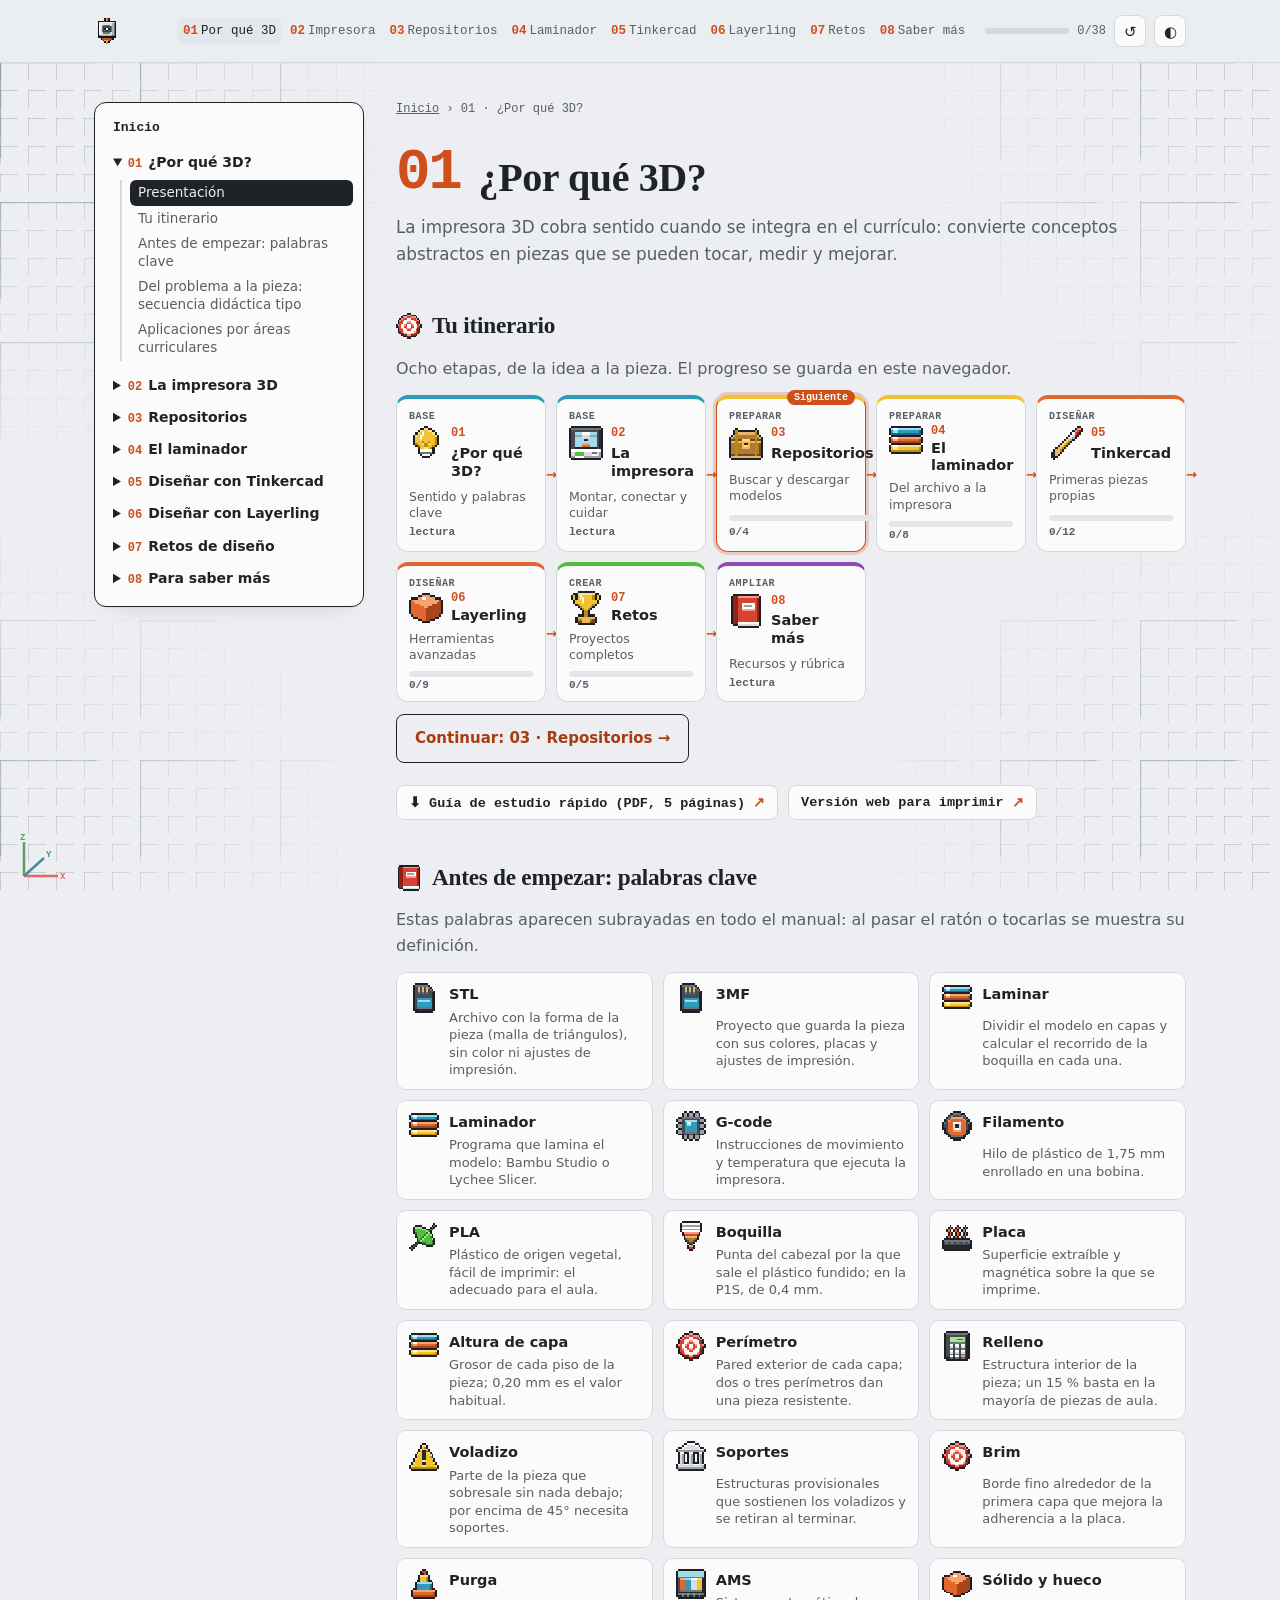
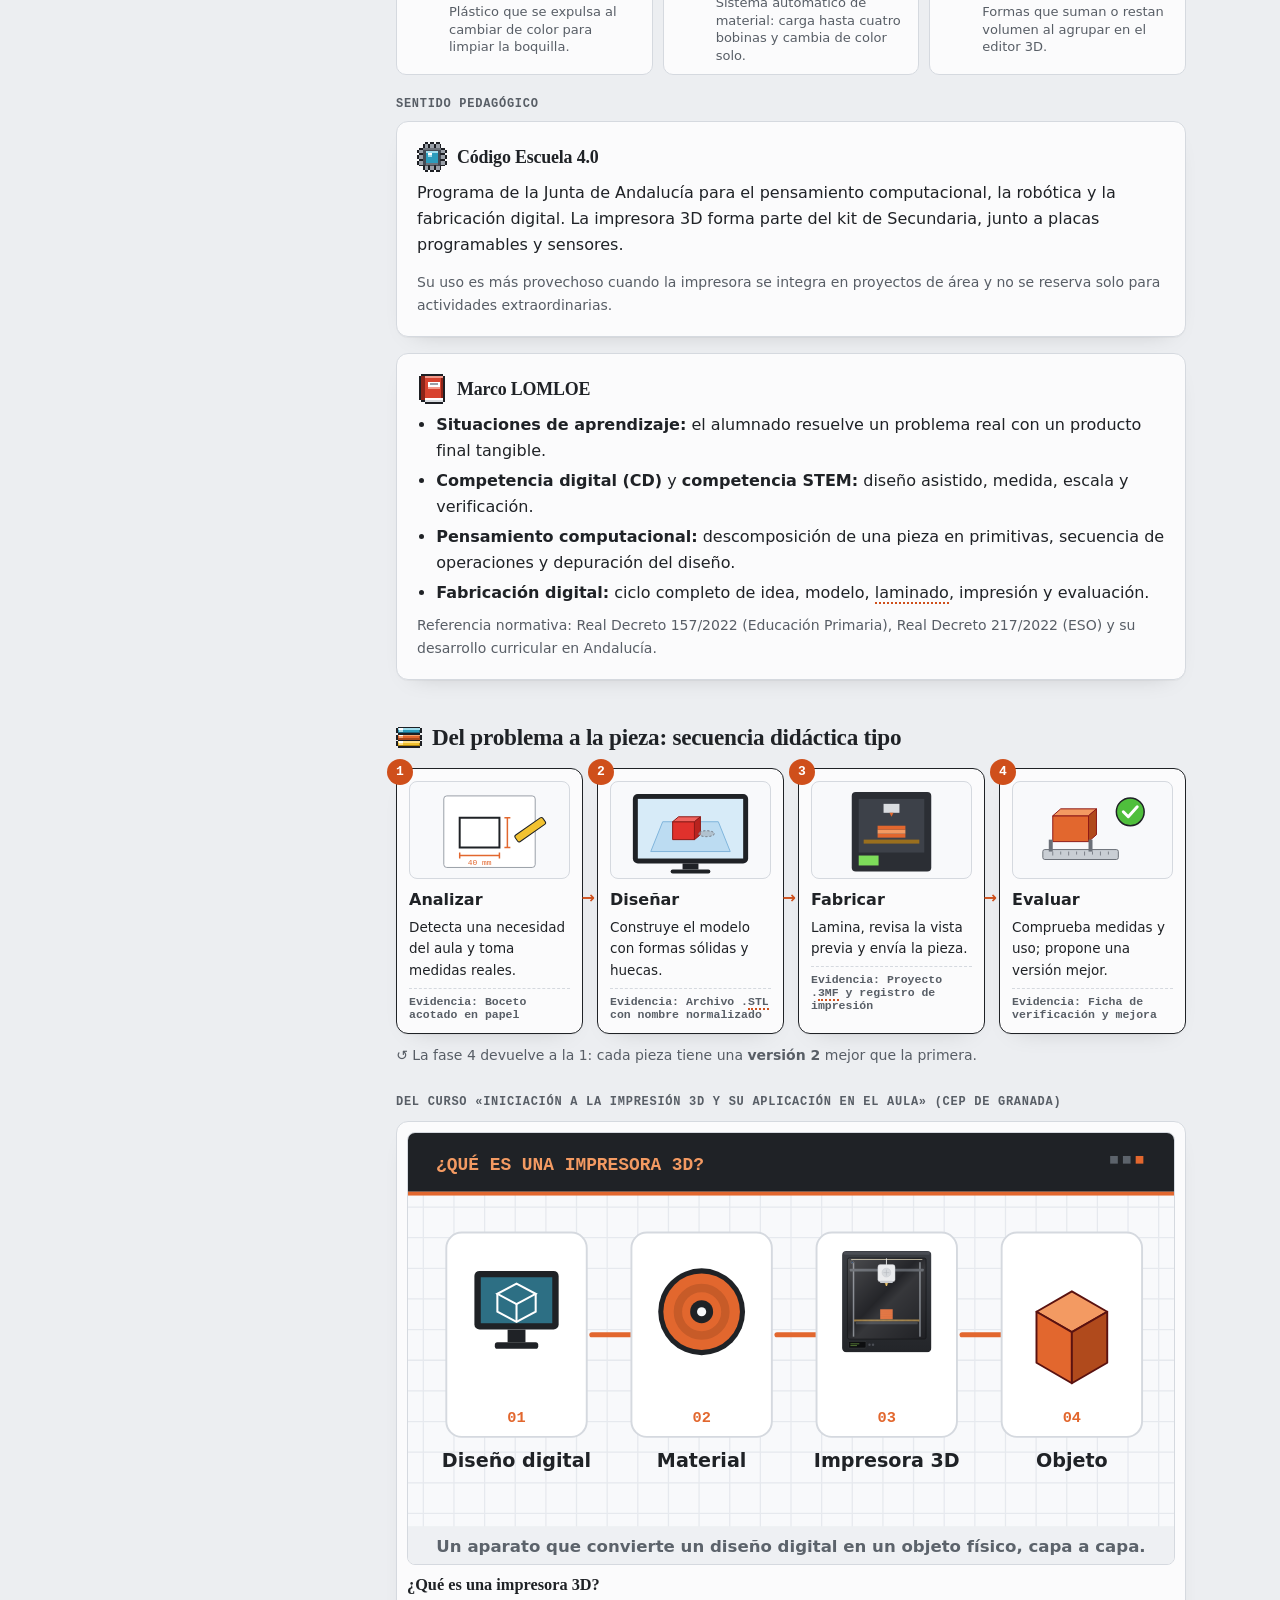
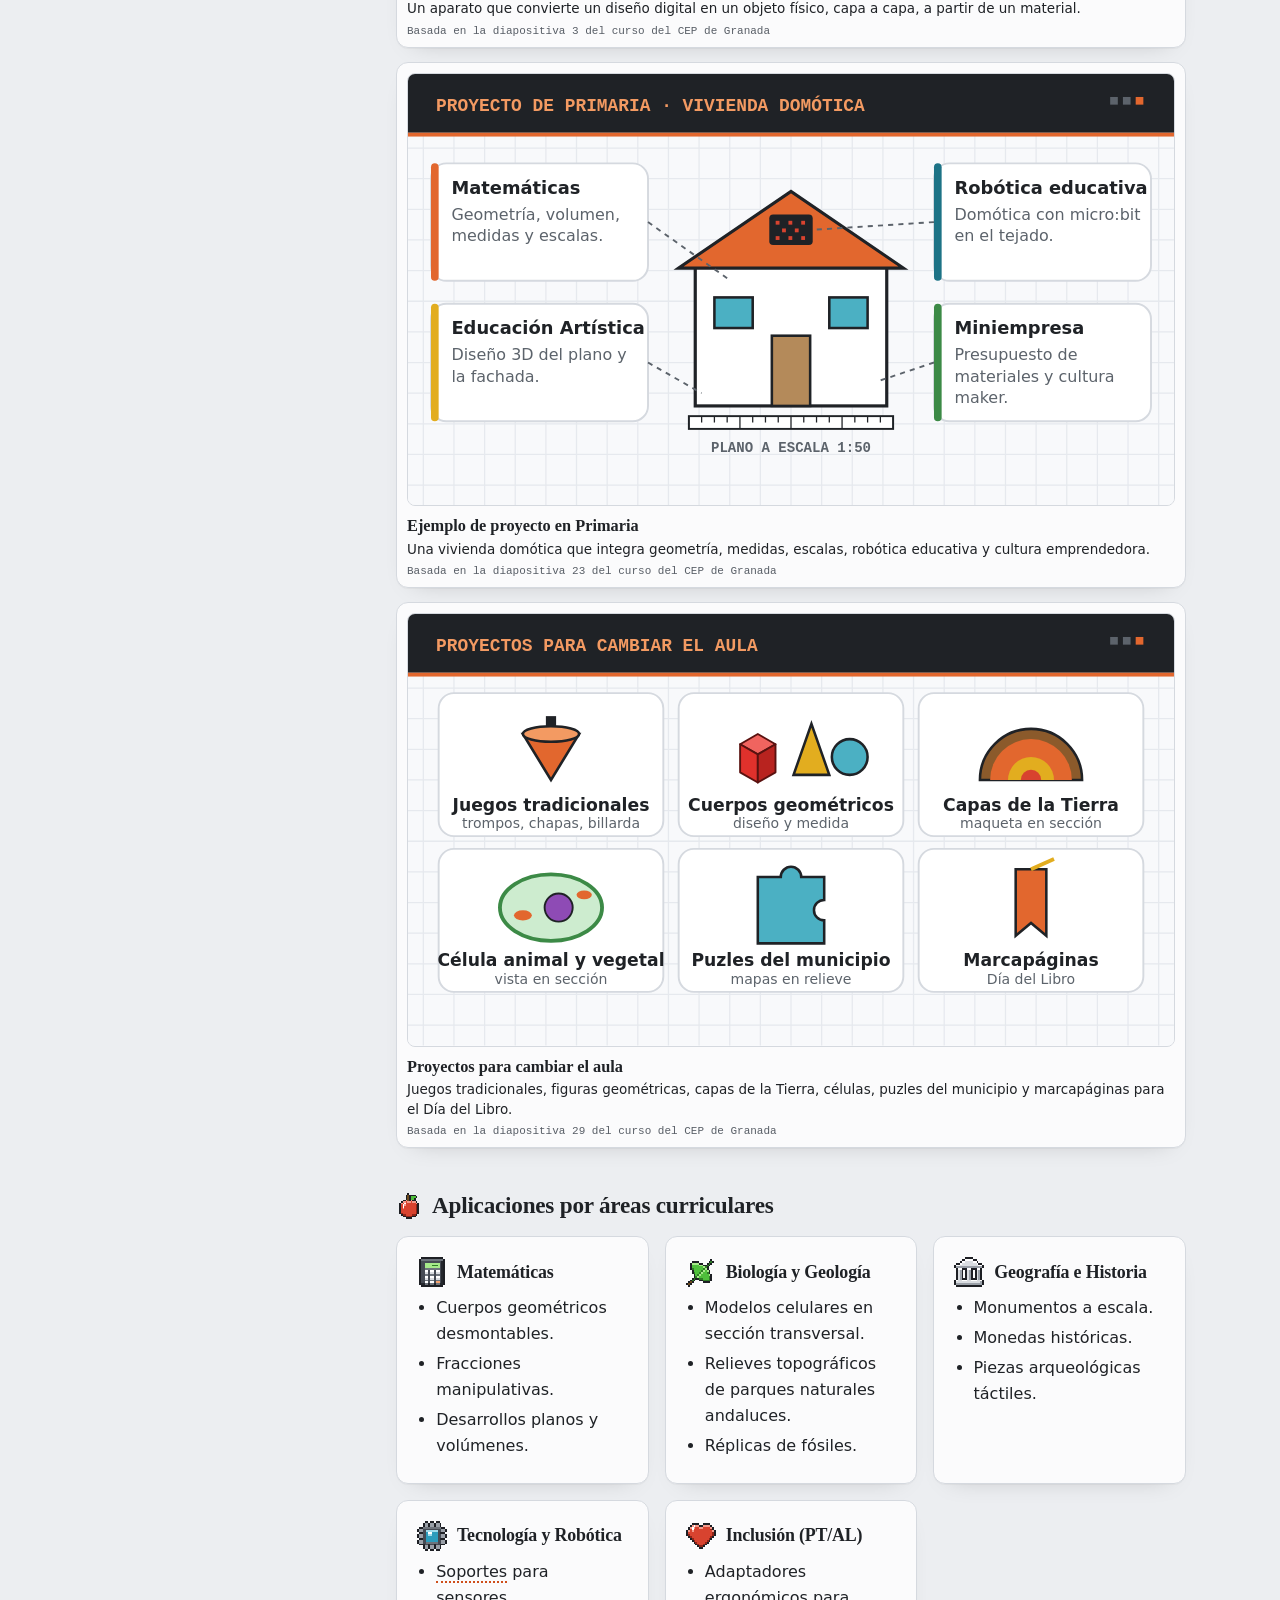
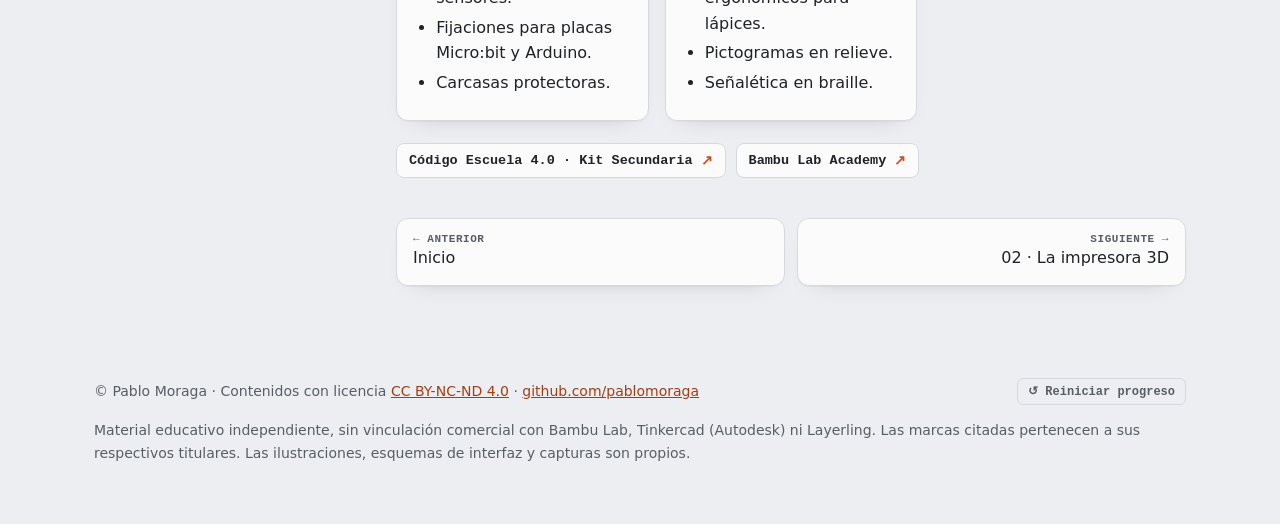
==== 01-por-que.html @ 356602a1 "Publicar el manual «Impresión 3D Código 4.0» Sitio multipágina (01–08), guía imprimible en PDF, solu" ====
<!doctype html>
<html lang="es">
<head>
<meta charset="utf-8">
<meta name="viewport" content="width=device-width, initial-scale=1">
<title>01 · ¿Por qué 3D? · Diseño e Impresión 3D en el aula</title>
<meta name="description" content="Manual práctico y secuencial para integrar el diseño y la impresión 3D en colegios e institutos de Andalucía (Código Escuela 4.0): Bambu Lab P1S, MakerWorld, Bambu Studio, Lychee Slicer, Tinkercad y Layerling.">
<meta name="author" content="Pablo Moraga">
<link rel="icon" href="data:image/svg+xml,%3Csvg xmlns='http://www.w3.org/2000/svg' viewBox='0 0 8 8' shape-rendering='crispEdges'%3E%3Crect x='1' y='0' width='6' height='8' fill='%231e1d1a'/%3E%3Crect x='0' y='1' width='8' height='6' fill='%231e1d1a'/%3E%3Crect x='1' y='1' width='6' height='6' fill='%23cf4f1b'/%3E%3Crect x='3' y='3' width='2' height='2' fill='%23ffffff'/%3E%3C/svg%3E">
<link rel="stylesheet" href="css/estilo.css?v=aee4a7ae">
</head>
<body data-page="01-por-que.html">
<a class="skip" href="#contenido">Saltar al contenido</a>
<div class="cad tl" aria-hidden="true"></div><div class="cad tr" aria-hidden="true"></div><div class="cad bl" aria-hidden="true"></div><div class="cad br" aria-hidden="true"></div>
<svg class="axes" viewBox="0 0 54 54" aria-hidden="true"><path d="M10 44 L44 44" stroke="#e0453a" stroke-width="2.5"/><path d="M10 44 L10 10" stroke="#3c8a46" stroke-width="2.5"/><path d="M10 44 L30 26" stroke="#1d7386" stroke-width="2.5"/><g font-family="monospace" font-size="9" font-weight="700"><text x="46" y="47" fill="#e0453a">X</text><text x="6" y="8" fill="#3c8a46">Z</text><text x="32" y="25" fill="#1d7386">Y</text></g></svg>

<!-- Biblioteca de ilustraciones (gradientes y símbolos reutilizables) -->
<svg width="0" height="0" style="position:absolute" aria-hidden="true" focusable="false">
  <defs>
    <linearGradient id="g-glass" x1="0" y1="0" x2="1" y2="1"><stop offset="0" stop-color="#fff" stop-opacity=".22"/><stop offset=".45" stop-color="#fff" stop-opacity=".04"/><stop offset=".55" stop-color="#fff" stop-opacity=".12"/><stop offset="1" stop-color="#fff" stop-opacity=".02"/></linearGradient>
    <linearGradient id="g-pei" x1="0" x2="1"><stop offset="0" stop-color="#8b6b33"/><stop offset=".5" stop-color="#b48f4c"/><stop offset="1" stop-color="#7c5e2b"/></linearGradient>
    <linearGradient id="g-body" x1="0" x2="0" y1="0" y2="1"><stop offset="0" stop-color="#3a3d43"/><stop offset="1" stop-color="#232529"/></linearGradient>
    <linearGradient id="g-alu" x1="0" x2="1"><stop offset="0" stop-color="#9aa0a8"/><stop offset=".5" stop-color="#dde1e5"/><stop offset="1" stop-color="#8d939b"/></linearGradient>
    <linearGradient id="g-brass" x1="0" x2="1"><stop offset="0" stop-color="#a77b25"/><stop offset=".5" stop-color="#e5c06a"/><stop offset="1" stop-color="#9a6f1e"/></linearGradient>
    <linearGradient id="g-lid" x1="0" y1="0" x2="0" y2="1"><stop offset="0" stop-color="#d9e6ef" stop-opacity=".55"/><stop offset="1" stop-color="#b8c9d6" stop-opacity=".22"/></linearGradient>
    <linearGradient id="g-card" x1="0" x2="0" y1="0" y2="1"><stop offset="0" stop-color="#c79a62"/><stop offset="1" stop-color="#a87b45"/></linearGradient>
    <linearGradient id="g-view" x1="0" x2="0" y1="0" y2="1"><stop offset="0" stop-color="#f6f7f9"/><stop offset="1" stop-color="#e2e5e9"/></linearGradient>
    <pattern id="p-tex" width="4" height="4" patternUnits="userSpaceOnUse"><rect width="4" height="4" fill="#9c7a3e"/><circle cx="1" cy="1" r=".7" fill="#000" opacity=".2"/><circle cx="3" cy="3" r=".6" fill="#fff" opacity=".18"/></pattern>
    <marker id="m-arr" viewBox="0 0 10 10" refX="8" refY="5" markerWidth="6" markerHeight="6" orient="auto-start-reverse"><path d="M0 0 L10 5 L0 10 z" fill="#cf4f1b"/></marker>
    <marker id="m-arrB" viewBox="0 0 10 10" refX="6" refY="5" markerWidth="3.2" markerHeight="3.2" orient="auto"><path d="M0 0 L10 5 L0 10 z" fill="#1e88c8"/></marker>

    <symbol id="s-spool" viewBox="0 0 52 60">
      <rect x="6" y="5" width="40" height="50" fill="currentColor"/>
      <path d="M6 13H46M6 21H46M6 29H46M6 37H46M6 45H46" stroke="#000" stroke-opacity=".13"/>
      <rect x="9" y="5" width="6" height="50" fill="#fff" opacity=".2"/>
      <rect x="0" y="0" width="6" height="60" rx="2" fill="#1d1e21"/><rect x="46" y="0" width="6" height="60" rx="2" fill="#1d1e21"/>
    </symbol>

    <symbol id="s-ams" viewBox="0 0 300 96">
      <use href="#s-spool" x="18" y="10" width="52" height="60" style="color:#e2672e"/>
      <use href="#s-spool" x="86" y="10" width="52" height="60" style="color:#1d7386"/>
      <use href="#s-spool" x="162" y="10" width="52" height="60" style="color:#f1f0ec"/>
      <use href="#s-spool" x="230" y="10" width="52" height="60" style="color:#e2ad1f"/>
      <path d="M6 44 V18 Q6 4 22 4 H278 Q294 4 294 18 V44 Z" fill="url(#g-lid)" stroke="#16171a" stroke-width="2"/>
      <rect x="0" y="40" width="300" height="56" rx="10" fill="url(#g-body)"/>
      <g fill="#44484f"><rect x="20" y="62" width="48" height="20" rx="3"/><rect x="88" y="62" width="48" height="20" rx="3"/><rect x="164" y="62" width="48" height="20" rx="3"/><rect x="232" y="62" width="48" height="20" rx="3"/></g>
      <g fill="#7ddc5a"><circle cx="60" cy="72" r="2.6"/><circle cx="128" cy="72" r="2.6"/><circle cx="204" cy="72" r="2.6"/><circle cx="272" cy="72" r="2.6"/></g>
      <g stroke="#2a2c31" stroke-width="3" stroke-linecap="round"><path d="M30 72h18M98 72h18M174 72h18M242 72h18"/></g>
    </symbol>

    <symbol id="s-p1s" viewBox="0 0 300 340">
      <rect x="0" y="0" width="300" height="340" rx="14" fill="url(#g-body)"/>
      <rect x="6" y="3" width="288" height="10" rx="4" fill="#4a4d54"/>
      <rect x="18" y="24" width="264" height="272" rx="6" fill="#1b1c20"/>
      <rect x="30" y="28" width="240" height="3" rx="1.5" fill="#fff4cf" opacity=".85"/>
      <rect x="36" y="38" width="5" height="250" fill="#7d8188"/><rect x="259" y="38" width="5" height="250" fill="#7d8188"/>
      <rect x="26" y="60" width="248" height="9" rx="2" fill="#565a61"/>
      <path d="M149 24 V50" stroke="#f2f2f0" stroke-width="3"/>
      <rect x="120" y="46" width="58" height="58" rx="8" fill="#e9eaec" stroke="#b8bcc2"/>
      <circle cx="149" cy="73" r="15" fill="#d3d6da" stroke="#b0b4ba"/>
      <path d="M139 73h20M149 63v20" stroke="#b0b4ba" stroke-width="2"/>
      <rect x="128" y="100" width="42" height="8" rx="2" fill="#c4c7cc"/>
      <polygon points="143,108 155,108 151,118 147,118" fill="url(#g-brass)"/>
      <circle cx="34" cy="38" r="5" fill="#0c0d0f" stroke="#6a6e75" stroke-width="1.5"/><circle cx="34" cy="38" r="1.8" fill="#3a7bd5"/>
      <rect x="128" y="196" width="42" height="34" fill="#e2672e"/>
      <path d="M128 202H170M128 208H170M128 214H170M128 220H170M128 226H170" stroke="#000" stroke-opacity=".13"/>
      <rect x="40" y="230" width="220" height="7" rx="1.5" fill="url(#p-tex)"/>
      <rect x="46" y="237" width="208" height="9" rx="1" fill="#3a3d43"/>
      <rect x="18" y="24" width="264" height="272" rx="6" fill="url(#g-glass)" stroke="#121315" stroke-width="2"/>
      <rect x="22" y="304" width="58" height="22" rx="3" fill="#0d0e10" stroke="#55585e"/>
      <path d="M28 312h30M28 318h22" stroke="#9be15d" stroke-width="2" opacity=".8"/>
      <circle cx="92" cy="315" r="4" fill="#4a4d54"/><circle cx="104" cy="315" r="4" fill="#4a4d54"/>
    </symbol>

    <symbol id="s-p1s-back" viewBox="0 0 300 340">
      <rect width="300" height="340" rx="14" fill="url(#g-body)"/>
      <rect x="6" y="3" width="288" height="10" rx="4" fill="#4a4d54"/>
      <rect x="20" y="24" width="260" height="300" rx="6" fill="#2a2c31" stroke="#1a1b1e"/>
      <circle cx="150" cy="170" r="36" fill="#25272b" stroke="#17181b" stroke-width="3"/>
      <g stroke="#17181b" stroke-width="3"><path d="M118 152h64M114 164h72M114 176h72M118 188h64"/></g>
      <rect x="200" y="40" width="46" height="70" rx="6" fill="#e3e4e6" stroke="#9a9ea5"/>
      <rect x="214" y="52" width="18" height="40" rx="3" fill="#c9ccd1"/><circle cx="223" cy="80" r="4" fill="#9a9ea5"/>
      <rect x="34" y="236" width="20" height="10" rx="2" fill="#18191c" stroke="#55585e"/>
      <rect x="26" y="280" width="46" height="22" rx="3" fill="#0b0c0e" stroke="#55585e"/>
      <rect x="226" y="286" width="44" height="28" rx="3" fill="#18191c" stroke="#55585e"/>
      <rect x="232" y="292" width="14" height="16" rx="2" fill="#3a3d43"/><rect x="252" y="293" width="12" height="14" rx="2" fill="#c53a2f"/>
    </symbol>
  </defs>
</svg>

<header class="top">
  <div class="wrap top-in">
    <a class="brand" href="index.html" aria-label="Inicio"><i class="px" data-px="extruder"></i><span>Pablo Moraga · Diseño e Impresión 3D en el aula</span></a>
    <nav class="main" aria-label="Secciones">
      <a href="01-por-que.html"><b>01</b>Por qué 3D</a>
      <a href="02-impresora.html"><b>02</b>Impresora</a>
      <a href="03-repositorios.html"><b>03</b>Repositorios</a>
      <a href="04-laminador.html"><b>04</b>Laminador</a>
      <a href="05-tinkercad.html"><b>05</b>Tinkercad</a>
      <a href="06-layerling.html"><b>06</b>Layerling</a>
      <a href="07-retos.html"><b>07</b>Retos</a>
      <a href="08-saber-mas.html"><b>08</b>Saber más</a>
    </nav>
    <div class="tools">
      <div class="prog" title="Prácticas y retos completados (guardado en este navegador)">
        <span class="bar" aria-hidden="true"><i id="barFill"></i></span><span id="progText">0/0</span>
      </div>
      <button class="ibtn" id="resetBtn" type="button" title="Reiniciar progreso" aria-label="Reiniciar progreso">↺</button>
      <button class="ibtn" id="themeBtn" type="button" title="Cambiar entre modo claro y oscuro" aria-label="Cambiar modo claro u oscuro">◐</button>
    </div>
  </div>
</header>

<main id="contenido">
<div class="wrap layout">
<nav class="side" aria-label="Índice del manual"><details class="side-wrap" open><summary>Índice del manual</summary><a href="index.html" class="side-home">Inicio</a><ul class="side-tree"><li><details open><summary><span class="num">01</span>¿Por qué 3D?</summary><ul><li><a href="01-por-que.html" class="on" aria-current="page">Presentación</a></li><li><a href="#itinerario" data-sub="itinerario">Tu itinerario</a></li><li><a href="#glosario" data-sub="glosario">Antes de empezar: palabras clave</a></li><li><a href="#secuencia" data-sub="secuencia">Del problema a la pieza: secuencia didáctica tipo</a></li><li><a href="#aplicaciones-por-areas-curriculares" data-sub="aplicaciones-por-areas-curriculares">Aplicaciones por áreas curriculares</a></li></ul></details></li><li><details><summary><span class="num">02</span>La impresora 3D</summary><ul><li><a href="02-impresora.html">Presentación</a></li><li><a href="02-impresora.html#componentes-principales-de-la-p1s" data-sub="componentes-principales-de-la-p1s">Componentes principales de la P1S</a></li><li><a href="02-impresora.html#montaje-inicial-de-la-p1s" data-sub="montaje-inicial-de-la-p1s">Montaje inicial de la P1S</a></li><li><a href="02-impresora.html#el-ams-funcionamiento-y-montaje" data-sub="el-ams-funcionamiento-y-montaje">El AMS: funcionamiento y montaje</a></li><li><a href="02-impresora.html#materiales-y-seguridad-en-el-aula" data-sub="materiales-y-seguridad-en-el-aula">Materiales y seguridad en el aula</a></li><li><a href="02-impresora.html#conectividad-en-redes-educativas" data-sub="conectividad-en-redes-educativas">Conectividad en redes educativas</a></li><li><a href="02-impresora.html#iot" data-sub="iot">Alta en Andared_IoT por la dirección MAC (Séneca)</a></li></ul></details></li><li><details><summary><span class="num">03</span>Repositorios</summary><ul><li><a href="03-repositorios.html">Presentación</a></li><li><a href="03-repositorios.html#practicas-secuenciales-en-makerworld" data-sub="practicas-secuenciales-en-makerworld">Prácticas secuenciales en MakerWorld</a></li></ul></details></li><li><details><summary><span class="num">04</span>El laminador</summary><ul><li><a href="04-laminador.html">Presentación</a></li><li><a href="04-laminador.html#bambu-studio" data-sub="bambu-studio">Bambu Studio</a></li><li><a href="04-laminador.html#s-o-s-aula-incidencias-frecuentes" data-sub="s-o-s-aula-incidencias-frecuentes">S.O.S. Aula: incidencias frecuentes</a></li><li><a href="04-laminador.html#galeria-de-errores-de-impresion" data-sub="galeria-de-errores-de-impresion">Galería de errores de impresión</a></li><li><a href="04-laminador.html#diagnostico" data-sub="diagnostico">¿Qué le pasa a mi pieza?</a></li><li><a href="04-laminador.html#lychee-slicer" data-sub="lychee-slicer">Lychee Slicer</a></li><li><a href="04-laminador.html#handy" data-sub="handy">Control desde el móvil: Bambu Handy</a></li></ul></details></li><li><details><summary><span class="num">05</span>Diseñar con Tinkercad</summary><ul><li><a href="05-tinkercad.html">Presentación</a></li><li><a href="05-tinkercad.html#tinkercad-en-doce-operaciones" data-sub="tinkercad-en-doce-operaciones">Tinkercad en doce operaciones</a></li><li><a href="05-tinkercad.html#clases" data-sub="clases">Clases en Tinkercad y Google Classroom</a></li><li><a href="05-tinkercad.html#atajos" data-sub="atajos">Atajos de teclado</a></li><li><a href="05-tinkercad.html#practicas-con-tinkercad" data-sub="practicas-con-tinkercad">Prácticas con Tinkercad</a></li></ul></details></li><li><details><summary><span class="num">06</span>Diseñar con Layerling</summary><ul><li><a href="06-layerling.html">Presentación</a></li><li><a href="06-layerling.html#layerling-paso-a-paso" data-sub="layerling-paso-a-paso">Layerling paso a paso</a></li><li><a href="06-layerling.html#atajos-ly" data-sub="atajos-ly">Atajos de teclado</a></li><li><a href="06-layerling.html#practicas-con-layerling" data-sub="practicas-con-layerling">Prácticas con Layerling</a></li><li><a href="06-layerling.html#ahora-con-asistente-del-prompt-al-stl" data-sub="ahora-con-asistente-del-prompt-al-stl">Ahora con Asistente: del prompt al STL</a></li></ul></details></li><li><details><summary><span class="num">07</span>Retos de diseño</summary><ul><li><a href="07-retos.html">Presentación</a></li><li><a href="07-retos.html#ideas-para-seguir-proyectos-del-curso" data-sub="ideas-para-seguir-proyectos-del-curso">Ideas para seguir: proyectos del curso</a></li></ul></details></li><li><details><summary><span class="num">08</span>Para saber más</summary><ul><li><a href="08-saber-mas.html">Presentación</a></li><li><a href="08-saber-mas.html#tab-prof" data-sub="tab-prof">Para el profesorado</a></li><li><a href="08-saber-mas.html#tab-lam" data-sub="tab-lam">Otros laminadores</a></li><li><a href="08-saber-mas.html#tab-rec" data-sub="tab-rec">Recursos</a></li><li><a href="08-saber-mas.html#tab-cred" data-sub="tab-cred">Créditos y licencias</a></li></ul></details></li></ul></details></nav>
<div class="page-main">
<p class="crumbs"><a href="index.html">Inicio</a> › 01 · ¿Por qué 3D?</p>
<!-- 01 POR QUÉ 3D -->
<section class="sec" id="porque">
  <div class="wrap">
    <div class="sec-head"><span class="sec-num">01</span><h2>¿Por qué 3D?</h2>
      <p class="kick">La impresora 3D cobra sentido cuando se integra en el currículo: convierte conceptos abstractos en piezas que se pueden tocar, medir y mejorar.</p></div>

    <h3 class="sub" id="itinerario" style="scroll-margin-top:110px"><i class="px" data-px="target"></i>Tu itinerario</h3>
    <p class="muted">Ocho etapas, de la idea a la pieza. El progreso se guarda en este navegador.</p>
    <div id="ruta" class="route"></div>
    <div class="links"><a href="guia-estudio-rapido.pdf" download>⬇ Guía de estudio rápido (PDF, 5 páginas)</a><a href="guia-imprimible.html">Versión web para imprimir</a></div>

    <h3 class="sub" id="glosario" style="scroll-margin-top:110px"><i class="px" data-px="book"></i>Antes de empezar: palabras clave</h3>
    <p class="muted">Estas palabras aparecen subrayadas en todo el manual: al pasar el ratón o tocarlas se muestra su definición.</p>
    <div id="glosarioGrid" class="gloss"></div>

    <h3 class="mini">Sentido pedagógico</h3>
    <div class="grid two">
      <div class="card">
        <h4><i class="px" data-px="chip"></i>Código Escuela 4.0</h4>
        <p>Programa de la Junta de Andalucía para el pensamiento computacional, la robótica y la fabricación digital. La impresora 3D forma parte del kit de Secundaria, junto a placas programables y sensores.</p>
        <p class="muted small">Su uso es más provechoso cuando la impresora se integra en proyectos de área y no se reserva solo para actividades extraordinarias.</p>
      </div>
      <div class="card">
        <h4><i class="px" data-px="book"></i>Marco LOMLOE</h4>
        <ul class="clean">
          <li><b>Situaciones de aprendizaje:</b> el alumnado resuelve un problema real con un producto final tangible.</li>
          <li><b>Competencia digital (CD)</b> y <b>competencia STEM:</b> diseño asistido, medida, escala y verificación.</li>
          <li><b>Pensamiento computacional:</b> descomposición de una pieza en primitivas, secuencia de operaciones y depuración del diseño.</li>
          <li><b>Fabricación digital:</b> ciclo completo de idea, modelo, laminado, impresión y evaluación.</li>
        </ul>
        <p class="muted small" style="margin-top:.6em">Referencia normativa: Real Decreto 157/2022 (Educación Primaria), Real Decreto 217/2022 (ESO) y su desarrollo curricular en Andalucía.</p>
      </div>
    </div>

    <h3 class="sub" id="secuencia" style="scroll-margin-top:110px"><i class="px" data-px="layers"></i>Del problema a la pieza: secuencia didáctica tipo</h3>
    <div id="secuenciaTipo" class="seq"></div>

    <h3 class="mini" style="margin-top:28px">Del curso «Iniciación a la impresión 3D y su aplicación en el aula» (CEP de Granada)</h3>
    <div class="gal wide2">
      <figure><div class="ill16" data-ill="g003" role="img" aria-label="Ilustración: diseño digital, material, impresora 3D y objeto"><svg viewBox="0 0 600 338" role="img"><rect width="600" height="338" fill="#f8f9fb"></rect><line x1="12" y1="46" x2="12" y2="338" stroke="#e6e9ee" stroke-width="1"></line><line x1="36" y1="46" x2="36" y2="338" stroke="#e6e9ee" stroke-width="1"></line><line x1="60" y1="46" x2="60" y2="338" stroke="#e6e9ee" stroke-width="1"></line><line x1="84" y1="46" x2="84" y2="338" stroke="#e6e9ee" stroke-width="1"></line><line x1="108" y1="46" x2="108" y2="338" stroke="#e6e9ee" stroke-width="1"></line><line x1="132" y1="46" x2="132" y2="338" stroke="#e6e9ee" stroke-width="1"></line><line x1="156" y1="46" x2="156" y2="338" stroke="#e6e9ee" stroke-width="1"></line><line x1="180" y1="46" x2="180" y2="338" stroke="#e6e9ee" stroke-width="1"></line><line x1="204" y1="46" x2="204" y2="338" stroke="#e6e9ee" stroke-width="1"></line><line x1="228" y1="46" x2="228" y2="338" stroke="#e6e9ee" stroke-width="1"></line><line x1="252" y1="46" x2="252" y2="338" stroke="#e6e9ee" stroke-width="1"></line><line x1="276" y1="46" x2="276" y2="338" stroke="#e6e9ee" stroke-width="1"></line><line x1="300" y1="46" x2="300" y2="338" stroke="#e6e9ee" stroke-width="1"></line><line x1="324" y1="46" x2="324" y2="338" stroke="#e6e9ee" stroke-width="1"></line><line x1="348" y1="46" x2="348" y2="338" stroke="#e6e9ee" stroke-width="1"></line><line x1="372" y1="46" x2="372" y2="338" stroke="#e6e9ee" stroke-width="1"></line><line x1="396" y1="46" x2="396" y2="338" stroke="#e6e9ee" stroke-width="1"></line><line x1="420" y1="46" x2="420" y2="338" stroke="#e6e9ee" stroke-width="1"></line><line x1="444" y1="46" x2="444" y2="338" stroke="#e6e9ee" stroke-width="1"></line><line x1="468" y1="46" x2="468" y2="338" stroke="#e6e9ee" stroke-width="1"></line><line x1="492" y1="46" x2="492" y2="338" stroke="#e6e9ee" stroke-width="1"></line><line x1="516" y1="46" x2="516" y2="338" stroke="#e6e9ee" stroke-width="1"></line><line x1="540" y1="46" x2="540" y2="338" stroke="#e6e9ee" stroke-width="1"></line><line x1="564" y1="46" x2="564" y2="338" stroke="#e6e9ee" stroke-width="1"></line><line x1="588" y1="46" x2="588" y2="338" stroke="#e6e9ee" stroke-width="1"></line><line x1="0" y1="58" x2="600" y2="58" stroke="#e6e9ee" stroke-width="1"></line><line x1="0" y1="82" x2="600" y2="82" stroke="#e6e9ee" stroke-width="1"></line><line x1="0" y1="106" x2="600" y2="106" stroke="#e6e9ee" stroke-width="1"></line><line x1="0" y1="130" x2="600" y2="130" stroke="#e6e9ee" stroke-width="1"></line><line x1="0" y1="154" x2="600" y2="154" stroke="#e6e9ee" stroke-width="1"></line><line x1="0" y1="178" x2="600" y2="178" stroke="#e6e9ee" stroke-width="1"></line><line x1="0" y1="202" x2="600" y2="202" stroke="#e6e9ee" stroke-width="1"></line><line x1="0" y1="226" x2="600" y2="226" stroke="#e6e9ee" stroke-width="1"></line><line x1="0" y1="250" x2="600" y2="250" stroke="#e6e9ee" stroke-width="1"></line><line x1="0" y1="274" x2="600" y2="274" stroke="#e6e9ee" stroke-width="1"></line><line x1="0" y1="298" x2="600" y2="298" stroke="#e6e9ee" stroke-width="1"></line><line x1="0" y1="322" x2="600" y2="322" stroke="#e6e9ee" stroke-width="1"></line><rect x="0" y="0" width="600" height="46" fill="#1f2226"></rect><rect x="0" y="46" width="600" height="3" fill="#e2672e"></rect><text x="22" y="29" font-family="ui-monospace,Consolas,monospace" font-size="14" font-weight="700" fill="#f39a62" text-anchor="start">¿QUÉ ES UNA IMPRESORA 3D?</text><g fill="#5c636b"><rect x="560" y="18" width="6" height="6"></rect><rect x="570" y="18" width="6" height="6" fill="#e2672e"></rect><rect x="550" y="18" width="6" height="6"></rect></g><rect x="30" y="78" width="110" height="160" fill="#fff" rx="12" stroke="#d5d9df" stroke-width="1.5"></rect><text x="85" y="226" font-family="ui-monospace,Consolas,monospace" font-size="12" font-weight="700" fill="#e2672e" text-anchor="middle">01</text><text x="85" y="262" font-family="system-ui,Segoe UI,Arial,sans-serif" font-size="15" font-weight="700" fill="#1f2226" text-anchor="middle">Diseño digital</text><line x1="144" y1="158" x2="192" y2="158" stroke="#e2672e" stroke-width="4" stroke-linecap="round"></line><polygon points="202,158 190,150 190,166" fill="#e2672e"></polygon><rect x="175" y="78" width="110" height="160" fill="#fff" rx="12" stroke="#d5d9df" stroke-width="1.5"></rect><text x="230" y="226" font-family="ui-monospace,Consolas,monospace" font-size="12" font-weight="700" fill="#e2672e" text-anchor="middle">02</text><text x="230" y="262" font-family="system-ui,Segoe UI,Arial,sans-serif" font-size="15" font-weight="700" fill="#1f2226" text-anchor="middle">Material</text><line x1="289" y1="158" x2="337" y2="158" stroke="#e2672e" stroke-width="4" stroke-linecap="round"></line><polygon points="347,158 335,150 335,166" fill="#e2672e"></polygon><rect x="320" y="78" width="110" height="160" fill="#fff" rx="12" stroke="#d5d9df" stroke-width="1.5"></rect><text x="375" y="226" font-family="ui-monospace,Consolas,monospace" font-size="12" font-weight="700" fill="#e2672e" text-anchor="middle">03</text><text x="375" y="262" font-family="system-ui,Segoe UI,Arial,sans-serif" font-size="15" font-weight="700" fill="#1f2226" text-anchor="middle">Impresora 3D</text><line x1="434" y1="158" x2="482" y2="158" stroke="#e2672e" stroke-width="4" stroke-linecap="round"></line><polygon points="492,158 480,150 480,166" fill="#e2672e"></polygon><rect x="465" y="78" width="110" height="160" fill="#fff" rx="12" stroke="#d5d9df" stroke-width="1.5"></rect><text x="520" y="226" font-family="ui-monospace,Consolas,monospace" font-size="12" font-weight="700" fill="#e2672e" text-anchor="middle">04</text><text x="520" y="262" font-family="system-ui,Segoe UI,Arial,sans-serif" font-size="15" font-weight="700" fill="#1f2226" text-anchor="middle">Objeto</text><rect x="52" y="108" width="66" height="46" fill="#1f2226" rx="4"></rect><rect x="57" y="113" width="56" height="36" fill="#2d6f84"></rect><g stroke="#fff" stroke-width="1.6" fill="none"><polygon points="85,118 100,126 85,134 70,126"></polygon><polyline points="70,126 70,140 85,148 100,140 100,126"></polyline><line x1="85" y1="134" x2="85" y2="148"></line></g><rect x="78" y="154" width="14" height="10" fill="#1f2226"></rect><rect x="68" y="164" width="34" height="5" fill="#1f2226" rx="2"></rect><circle cx="230" cy="140" r="34" fill="#1f2226"></circle><circle cx="230" cy="140" r="30" fill="#e2672e"></circle><circle cx="230" cy="140" r="18.6" fill="none" stroke="#000" stroke-opacity=".12" stroke-width="6.6"></circle><circle cx="230" cy="140" r="9" fill="#1f2226"></circle><circle cx="230" cy="140" r="3.5999999999999996" fill="#f8f9fb"></circle><use href="#s-p1s" x="340" y="92" width="70" height="80"></use><g stroke="#5a1210" stroke-width="1.5" stroke-linejoin="round"><polygon points="520,124,547.712,140,520,156,492.288,140" fill="#f39a62"></polygon><polygon points="492.288,140,520,156,520,196,492.288,180" fill="#e2672e"></polygon><polygon points="520,156,547.712,140,547.712,180,520,196" fill="#b04a1c"></polygon></g><rect x="0" y="308" width="600" height="30" fill="#eef0f3"></rect><text x="300" y="328" font-family="system-ui,Segoe UI,Arial,sans-serif" font-size="13" font-weight="600" fill="#5c636b" text-anchor="middle">Un aparato que convierte un diseño digital en un objeto físico, capa a capa.</text></svg></div><figcaption><b>¿Qué es una impresora 3D?</b>Un aparato que convierte un diseño digital en un objeto físico, capa a capa, a partir de un material.<small>Basada en la diapositiva 3 del curso del CEP de Granada</small></figcaption></figure>
      <figure><div class="ill16" data-ill="g023" role="img" aria-label="Ilustración: ejemplo de proyecto de Educación Primaria"><svg viewBox="0 0 600 338" role="img"><rect width="600" height="338" fill="#f8f9fb"></rect><line x1="12" y1="46" x2="12" y2="338" stroke="#e6e9ee" stroke-width="1"></line><line x1="36" y1="46" x2="36" y2="338" stroke="#e6e9ee" stroke-width="1"></line><line x1="60" y1="46" x2="60" y2="338" stroke="#e6e9ee" stroke-width="1"></line><line x1="84" y1="46" x2="84" y2="338" stroke="#e6e9ee" stroke-width="1"></line><line x1="108" y1="46" x2="108" y2="338" stroke="#e6e9ee" stroke-width="1"></line><line x1="132" y1="46" x2="132" y2="338" stroke="#e6e9ee" stroke-width="1"></line><line x1="156" y1="46" x2="156" y2="338" stroke="#e6e9ee" stroke-width="1"></line><line x1="180" y1="46" x2="180" y2="338" stroke="#e6e9ee" stroke-width="1"></line><line x1="204" y1="46" x2="204" y2="338" stroke="#e6e9ee" stroke-width="1"></line><line x1="228" y1="46" x2="228" y2="338" stroke="#e6e9ee" stroke-width="1"></line><line x1="252" y1="46" x2="252" y2="338" stroke="#e6e9ee" stroke-width="1"></line><line x1="276" y1="46" x2="276" y2="338" stroke="#e6e9ee" stroke-width="1"></line><line x1="300" y1="46" x2="300" y2="338" stroke="#e6e9ee" stroke-width="1"></line><line x1="324" y1="46" x2="324" y2="338" stroke="#e6e9ee" stroke-width="1"></line><line x1="348" y1="46" x2="348" y2="338" stroke="#e6e9ee" stroke-width="1"></line><line x1="372" y1="46" x2="372" y2="338" stroke="#e6e9ee" stroke-width="1"></line><line x1="396" y1="46" x2="396" y2="338" stroke="#e6e9ee" stroke-width="1"></line><line x1="420" y1="46" x2="420" y2="338" stroke="#e6e9ee" stroke-width="1"></line><line x1="444" y1="46" x2="444" y2="338" stroke="#e6e9ee" stroke-width="1"></line><line x1="468" y1="46" x2="468" y2="338" stroke="#e6e9ee" stroke-width="1"></line><line x1="492" y1="46" x2="492" y2="338" stroke="#e6e9ee" stroke-width="1"></line><line x1="516" y1="46" x2="516" y2="338" stroke="#e6e9ee" stroke-width="1"></line><line x1="540" y1="46" x2="540" y2="338" stroke="#e6e9ee" stroke-width="1"></line><line x1="564" y1="46" x2="564" y2="338" stroke="#e6e9ee" stroke-width="1"></line><line x1="588" y1="46" x2="588" y2="338" stroke="#e6e9ee" stroke-width="1"></line><line x1="0" y1="58" x2="600" y2="58" stroke="#e6e9ee" stroke-width="1"></line><line x1="0" y1="82" x2="600" y2="82" stroke="#e6e9ee" stroke-width="1"></line><line x1="0" y1="106" x2="600" y2="106" stroke="#e6e9ee" stroke-width="1"></line><line x1="0" y1="130" x2="600" y2="130" stroke="#e6e9ee" stroke-width="1"></line><line x1="0" y1="154" x2="600" y2="154" stroke="#e6e9ee" stroke-width="1"></line><line x1="0" y1="178" x2="600" y2="178" stroke="#e6e9ee" stroke-width="1"></line><line x1="0" y1="202" x2="600" y2="202" stroke="#e6e9ee" stroke-width="1"></line><line x1="0" y1="226" x2="600" y2="226" stroke="#e6e9ee" stroke-width="1"></line><line x1="0" y1="250" x2="600" y2="250" stroke="#e6e9ee" stroke-width="1"></line><line x1="0" y1="274" x2="600" y2="274" stroke="#e6e9ee" stroke-width="1"></line><line x1="0" y1="298" x2="600" y2="298" stroke="#e6e9ee" stroke-width="1"></line><line x1="0" y1="322" x2="600" y2="322" stroke="#e6e9ee" stroke-width="1"></line><rect x="0" y="0" width="600" height="46" fill="#1f2226"></rect><rect x="0" y="46" width="600" height="3" fill="#e2672e"></rect><text x="22" y="29" font-family="ui-monospace,Consolas,monospace" font-size="14" font-weight="700" fill="#f39a62" text-anchor="start">PROYECTO DE PRIMARIA · VIVIENDA DOMÓTICA</text><g fill="#5c636b"><rect x="560" y="18" width="6" height="6"></rect><rect x="570" y="18" width="6" height="6" fill="#e2672e"></rect><rect x="550" y="18" width="6" height="6"></rect></g><rect x="225" y="150" width="150" height="110" fill="#fff" stroke="#1f2226" stroke-width="2.5"></rect><polygon points="212,152 300,92 388,152" fill="#e2672e" stroke="#1f2226" stroke-width="2.5"></polygon><rect x="285" y="205" width="30" height="55" fill="#b48a5a" stroke="#1f2226" stroke-width="2"></rect><rect x="240" y="175" width="30" height="24" fill="#4bb0c3" stroke="#1f2226" stroke-width="2"></rect><rect x="330" y="175" width="30" height="24" fill="#4bb0c3" stroke="#1f2226" stroke-width="2"></rect><rect x="283" y="110" width="34" height="24" fill="#1f2226" rx="3"></rect><rect x="288" y="115" width="3" height="3" fill="#d8432f"></rect><rect x="288" y="127" width="3" height="3" fill="#d8432f"></rect><rect x="293" y="121" width="3" height="3" fill="#d8432f"></rect><rect x="298" y="115" width="3" height="3" fill="#d8432f"></rect><rect x="298" y="127" width="3" height="3" fill="#d8432f"></rect><rect x="303" y="121" width="3" height="3" fill="#d8432f"></rect><rect x="308" y="115" width="3" height="3" fill="#d8432f"></rect><rect x="308" y="127" width="3" height="3" fill="#d8432f"></rect><rect x="220" y="268" width="160" height="10" fill="#fff" stroke="#1f2226" stroke-width="1.5"></rect><line x1="220" y1="268" x2="220" y2="278" stroke="#1f2226" stroke-width="1"></line><line x1="230" y1="268" x2="230" y2="273" stroke="#1f2226" stroke-width="1"></line><line x1="240" y1="268" x2="240" y2="273" stroke="#1f2226" stroke-width="1"></line><line x1="250" y1="268" x2="250" y2="273" stroke="#1f2226" stroke-width="1"></line><line x1="260" y1="268" x2="260" y2="278" stroke="#1f2226" stroke-width="1"></line><line x1="270" y1="268" x2="270" y2="273" stroke="#1f2226" stroke-width="1"></line><line x1="280" y1="268" x2="280" y2="273" stroke="#1f2226" stroke-width="1"></line><line x1="290" y1="268" x2="290" y2="273" stroke="#1f2226" stroke-width="1"></line><line x1="300" y1="268" x2="300" y2="278" stroke="#1f2226" stroke-width="1"></line><line x1="310" y1="268" x2="310" y2="273" stroke="#1f2226" stroke-width="1"></line><line x1="320" y1="268" x2="320" y2="273" stroke="#1f2226" stroke-width="1"></line><line x1="330" y1="268" x2="330" y2="273" stroke="#1f2226" stroke-width="1"></line><line x1="340" y1="268" x2="340" y2="278" stroke="#1f2226" stroke-width="1"></line><line x1="350" y1="268" x2="350" y2="273" stroke="#1f2226" stroke-width="1"></line><line x1="360" y1="268" x2="360" y2="273" stroke="#1f2226" stroke-width="1"></line><line x1="370" y1="268" x2="370" y2="273" stroke="#1f2226" stroke-width="1"></line><line x1="380" y1="268" x2="380" y2="278" stroke="#1f2226" stroke-width="1"></line><text x="300" y="296" font-family="ui-monospace,Consolas,monospace" font-size="11" font-weight="700" fill="#5c636b" text-anchor="middle">PLANO A ESCALA 1:50</text><rect x="18" y="70" width="170" height="92" fill="#fff" rx="12" stroke="#d5d9df" stroke-width="1.5"></rect><rect x="18" y="70" width="6" height="92" fill="#e2672e" rx="3"></rect><text x="34" y="94" font-family="system-ui,Segoe UI,Arial,sans-serif" font-size="14" font-weight="700" fill="#1f2226" text-anchor="start">Matemáticas</text><text x="34" y="114" font-family="system-ui,Segoe UI,Arial,sans-serif" font-size="12.5" font-weight="400" fill="#5c636b" text-anchor="start">Geometría, volumen,</text><text x="34" y="131" font-family="system-ui,Segoe UI,Arial,sans-serif" font-size="12.5" font-weight="400" fill="#5c636b" text-anchor="start">medidas y escalas.</text><rect x="18" y="180" width="170" height="92" fill="#fff" rx="12" stroke="#d5d9df" stroke-width="1.5"></rect><rect x="18" y="180" width="6" height="92" fill="#e2ad1f" rx="3"></rect><text x="34" y="204" font-family="system-ui,Segoe UI,Arial,sans-serif" font-size="14" font-weight="700" fill="#1f2226" text-anchor="start">Educación Artística</text><text x="34" y="224" font-family="system-ui,Segoe UI,Arial,sans-serif" font-size="12.5" font-weight="400" fill="#5c636b" text-anchor="start">Diseño 3D del plano y</text><text x="34" y="241" font-family="system-ui,Segoe UI,Arial,sans-serif" font-size="12.5" font-weight="400" fill="#5c636b" text-anchor="start">la fachada.</text><rect x="412" y="70" width="170" height="92" fill="#fff" rx="12" stroke="#d5d9df" stroke-width="1.5"></rect><rect x="412" y="70" width="6" height="92" fill="#1d7386" rx="3"></rect><text x="428" y="94" font-family="system-ui,Segoe UI,Arial,sans-serif" font-size="14" font-weight="700" fill="#1f2226" text-anchor="start">Robótica educativa</text><text x="428" y="114" font-family="system-ui,Segoe UI,Arial,sans-serif" font-size="12.5" font-weight="400" fill="#5c636b" text-anchor="start">Domótica con micro:bit</text><text x="428" y="131" font-family="system-ui,Segoe UI,Arial,sans-serif" font-size="12.5" font-weight="400" fill="#5c636b" text-anchor="start">en el tejado.</text><rect x="412" y="180" width="170" height="92" fill="#fff" rx="12" stroke="#d5d9df" stroke-width="1.5"></rect><rect x="412" y="180" width="6" height="92" fill="#3c8a46" rx="3"></rect><text x="428" y="204" font-family="system-ui,Segoe UI,Arial,sans-serif" font-size="14" font-weight="700" fill="#1f2226" text-anchor="start">Miniempresa</text><text x="428" y="224" font-family="system-ui,Segoe UI,Arial,sans-serif" font-size="12.5" font-weight="400" fill="#5c636b" text-anchor="start">Presupuesto de</text><text x="428" y="241" font-family="system-ui,Segoe UI,Arial,sans-serif" font-size="12.5" font-weight="400" fill="#5c636b" text-anchor="start">materiales y cultura</text><text x="428" y="258" font-family="system-ui,Segoe UI,Arial,sans-serif" font-size="12.5" font-weight="400" fill="#5c636b" text-anchor="start">maker.</text><line x1="188" y1="116" x2="250" y2="160" stroke="#5c636b" stroke-width="1.5" stroke-dasharray="4 4"></line><line x1="412" y1="116" x2="318" y2="122" stroke="#5c636b" stroke-width="1.5" stroke-dasharray="4 4"></line><line x1="188" y1="226" x2="230" y2="250" stroke="#5c636b" stroke-width="1.5" stroke-dasharray="4 4"></line><line x1="412" y1="226" x2="370" y2="240" stroke="#5c636b" stroke-width="1.5" stroke-dasharray="4 4"></line></svg></div><figcaption><b>Ejemplo de proyecto en Primaria</b>Una vivienda domótica que integra geometría, medidas, escalas, robótica educativa y cultura emprendedora.<small>Basada en la diapositiva 23 del curso del CEP de Granada</small></figcaption></figure>
      <figure><div class="ill16" data-ill="g029" role="img" aria-label="Ilustración: proyectos educativos para cambiar el aula"><svg viewBox="0 0 600 338" role="img"><rect width="600" height="338" fill="#f8f9fb"></rect><line x1="12" y1="46" x2="12" y2="338" stroke="#e6e9ee" stroke-width="1"></line><line x1="36" y1="46" x2="36" y2="338" stroke="#e6e9ee" stroke-width="1"></line><line x1="60" y1="46" x2="60" y2="338" stroke="#e6e9ee" stroke-width="1"></line><line x1="84" y1="46" x2="84" y2="338" stroke="#e6e9ee" stroke-width="1"></line><line x1="108" y1="46" x2="108" y2="338" stroke="#e6e9ee" stroke-width="1"></line><line x1="132" y1="46" x2="132" y2="338" stroke="#e6e9ee" stroke-width="1"></line><line x1="156" y1="46" x2="156" y2="338" stroke="#e6e9ee" stroke-width="1"></line><line x1="180" y1="46" x2="180" y2="338" stroke="#e6e9ee" stroke-width="1"></line><line x1="204" y1="46" x2="204" y2="338" stroke="#e6e9ee" stroke-width="1"></line><line x1="228" y1="46" x2="228" y2="338" stroke="#e6e9ee" stroke-width="1"></line><line x1="252" y1="46" x2="252" y2="338" stroke="#e6e9ee" stroke-width="1"></line><line x1="276" y1="46" x2="276" y2="338" stroke="#e6e9ee" stroke-width="1"></line><line x1="300" y1="46" x2="300" y2="338" stroke="#e6e9ee" stroke-width="1"></line><line x1="324" y1="46" x2="324" y2="338" stroke="#e6e9ee" stroke-width="1"></line><line x1="348" y1="46" x2="348" y2="338" stroke="#e6e9ee" stroke-width="1"></line><line x1="372" y1="46" x2="372" y2="338" stroke="#e6e9ee" stroke-width="1"></line><line x1="396" y1="46" x2="396" y2="338" stroke="#e6e9ee" stroke-width="1"></line><line x1="420" y1="46" x2="420" y2="338" stroke="#e6e9ee" stroke-width="1"></line><line x1="444" y1="46" x2="444" y2="338" stroke="#e6e9ee" stroke-width="1"></line><line x1="468" y1="46" x2="468" y2="338" stroke="#e6e9ee" stroke-width="1"></line><line x1="492" y1="46" x2="492" y2="338" stroke="#e6e9ee" stroke-width="1"></line><line x1="516" y1="46" x2="516" y2="338" stroke="#e6e9ee" stroke-width="1"></line><line x1="540" y1="46" x2="540" y2="338" stroke="#e6e9ee" stroke-width="1"></line><line x1="564" y1="46" x2="564" y2="338" stroke="#e6e9ee" stroke-width="1"></line><line x1="588" y1="46" x2="588" y2="338" stroke="#e6e9ee" stroke-width="1"></line><line x1="0" y1="58" x2="600" y2="58" stroke="#e6e9ee" stroke-width="1"></line><line x1="0" y1="82" x2="600" y2="82" stroke="#e6e9ee" stroke-width="1"></line><line x1="0" y1="106" x2="600" y2="106" stroke="#e6e9ee" stroke-width="1"></line><line x1="0" y1="130" x2="600" y2="130" stroke="#e6e9ee" stroke-width="1"></line><line x1="0" y1="154" x2="600" y2="154" stroke="#e6e9ee" stroke-width="1"></line><line x1="0" y1="178" x2="600" y2="178" stroke="#e6e9ee" stroke-width="1"></line><line x1="0" y1="202" x2="600" y2="202" stroke="#e6e9ee" stroke-width="1"></line><line x1="0" y1="226" x2="600" y2="226" stroke="#e6e9ee" stroke-width="1"></line><line x1="0" y1="250" x2="600" y2="250" stroke="#e6e9ee" stroke-width="1"></line><line x1="0" y1="274" x2="600" y2="274" stroke="#e6e9ee" stroke-width="1"></line><line x1="0" y1="298" x2="600" y2="298" stroke="#e6e9ee" stroke-width="1"></line><line x1="0" y1="322" x2="600" y2="322" stroke="#e6e9ee" stroke-width="1"></line><rect x="0" y="0" width="600" height="46" fill="#1f2226"></rect><rect x="0" y="46" width="600" height="3" fill="#e2672e"></rect><text x="22" y="29" font-family="ui-monospace,Consolas,monospace" font-size="14" font-weight="700" fill="#f39a62" text-anchor="start">PROYECTOS PARA CAMBIAR EL AULA</text><g fill="#5c636b"><rect x="560" y="18" width="6" height="6"></rect><rect x="570" y="18" width="6" height="6" fill="#e2672e"></rect><rect x="550" y="18" width="6" height="6"></rect></g><rect x="24" y="62" width="176" height="112" fill="#fff" rx="12" stroke="#d5d9df" stroke-width="1.5"></rect><text x="112" y="154" font-family="system-ui,Segoe UI,Arial,sans-serif" font-size="13.5" font-weight="700" fill="#1f2226" text-anchor="middle">Juegos tradicionales</text><text x="112" y="168" font-family="system-ui,Segoe UI,Arial,sans-serif" font-size="11" font-weight="400" fill="#5c636b" text-anchor="middle">trompos, chapas, billarda</text><polygon points="90,94 134,94 112,130" fill="#e2672e" stroke="#1f2226" stroke-width="2"></polygon><rect x="108" y="80" width="8" height="14" fill="#1f2226"></rect><ellipse cx="112" cy="94" rx="22" ry="6" fill="#f39a62" stroke="#1f2226" stroke-width="2"></ellipse><rect x="212" y="62" width="176" height="112" fill="#fff" rx="12" stroke="#d5d9df" stroke-width="1.5"></rect><text x="300" y="154" font-family="system-ui,Segoe UI,Arial,sans-serif" font-size="13.5" font-weight="700" fill="#1f2226" text-anchor="middle">Cuerpos geométricos</text><text x="300" y="168" font-family="system-ui,Segoe UI,Arial,sans-serif" font-size="11" font-weight="400" fill="#5c636b" text-anchor="middle">diseño y medida</text><g stroke="#5a1210" stroke-width="1.5" stroke-linejoin="round"><polygon points="274,94,287.856,102,274,110,260.144,102" fill="#f0645f"></polygon><polygon points="260.144,102,274,110,274,132,260.144,124" fill="#e0312c"></polygon><polygon points="274,110,287.856,102,287.856,124,274,132" fill="#b8231f"></polygon></g><polygon points="302,126 330,126 316,86" fill="#e2ad1f" stroke="#1f2226" stroke-width="2"></polygon><circle cx="346" cy="112" r="14" fill="#4bb0c3" stroke="#1f2226" stroke-width="2"></circle><rect x="400" y="62" width="176" height="112" fill="#fff" rx="12" stroke="#d5d9df" stroke-width="1.5"></rect><text x="488" y="154" font-family="system-ui,Segoe UI,Arial,sans-serif" font-size="13.5" font-weight="700" fill="#1f2226" text-anchor="middle">Capas de la Tierra</text><text x="488" y="168" font-family="system-ui,Segoe UI,Arial,sans-serif" font-size="11" font-weight="400" fill="#5c636b" text-anchor="middle">maqueta en sección</text><path d="M448 130 A40 40 0 0 1 528 130Z" fill="#8b5a2b" stroke="#1f2226" stroke-width="2"></path><path d="M456 130 A32 32 0 0 1 520 130Z" fill="#e2672e"></path><path d="M470 130 A18 18 0 0 1 506 130Z" fill="#e2ad1f"></path><path d="M480 130 A8 8 0 0 1 496 130Z" fill="#d8432f"></path><rect x="24" y="184" width="176" height="112" fill="#fff" rx="12" stroke="#d5d9df" stroke-width="1.5"></rect><text x="112" y="276" font-family="system-ui,Segoe UI,Arial,sans-serif" font-size="13.5" font-weight="700" fill="#1f2226" text-anchor="middle">Célula animal y vegetal</text><text x="112" y="290" font-family="system-ui,Segoe UI,Arial,sans-serif" font-size="11" font-weight="400" fill="#5c636b" text-anchor="middle">vista en sección</text><ellipse cx="112" cy="230" rx="40" ry="26" fill="#cdeccf" stroke="#3c8a46" stroke-width="3"></ellipse><circle cx="118" cy="230" r="11" fill="#8e4bb5" stroke="#1f2226" stroke-width="1.5"></circle><ellipse cx="90" cy="236" rx="7" ry="4" fill="#e2672e"></ellipse><ellipse cx="138" cy="220" rx="6" ry="3.5" fill="#e2672e"></ellipse><rect x="212" y="184" width="176" height="112" fill="#fff" rx="12" stroke="#d5d9df" stroke-width="1.5"></rect><text x="300" y="276" font-family="system-ui,Segoe UI,Arial,sans-serif" font-size="13.5" font-weight="700" fill="#1f2226" text-anchor="middle">Puzles del municipio</text><text x="300" y="290" font-family="system-ui,Segoe UI,Arial,sans-serif" font-size="11" font-weight="400" fill="#5c636b" text-anchor="middle">mapas en relieve</text><path d="M274 206 h18 a8 8 0 1 1 16 0 h18 v18 a8 8 0 1 0 0 16 v18 h-52z" fill="#4bb0c3" stroke="#1f2226" stroke-width="2"></path><rect x="400" y="184" width="176" height="112" fill="#fff" rx="12" stroke="#d5d9df" stroke-width="1.5"></rect><text x="488" y="276" font-family="system-ui,Segoe UI,Arial,sans-serif" font-size="13.5" font-weight="700" fill="#1f2226" text-anchor="middle">Marcapáginas</text><text x="488" y="290" font-family="system-ui,Segoe UI,Arial,sans-serif" font-size="11" font-weight="400" fill="#5c636b" text-anchor="middle">Día del Libro</text><path d="M476 200 h24 v52 l-12 -10 l-12 10z" fill="#e2672e" stroke="#1f2226" stroke-width="2"></path><line x1="488" y1="200" x2="506" y2="192" stroke="#e2ad1f" stroke-width="3"></line></svg></div><figcaption><b>Proyectos para cambiar el aula</b>Juegos tradicionales, figuras geométricas, capas de la Tierra, células, puzles del municipio y marcapáginas para el Día del Libro.<small>Basada en la diapositiva 29 del curso del CEP de Granada</small></figcaption></figure>
    </div>

    <h3 class="sub" id="aplicaciones-por-areas-curriculares" style="scroll-margin-top:110px"><i class="px" data-px="apple"></i>Aplicaciones por áreas curriculares</h3>
    <div class="grid">
      <div class="card"><h4><i class="px" data-px="calc"></i>Matemáticas</h4><ul class="clean"><li>Cuerpos geométricos desmontables.</li><li>Fracciones manipulativas.</li><li>Desarrollos planos y volúmenes.</li></ul></div>
      <div class="card"><h4><i class="px" data-px="leaf"></i>Biología y Geología</h4><ul class="clean"><li>Modelos celulares en sección transversal.</li><li>Relieves topográficos de parques naturales andaluces.</li><li>Réplicas de fósiles.</li></ul></div>
      <div class="card"><h4><i class="px" data-px="column"></i>Geografía e Historia</h4><ul class="clean"><li>Monumentos a escala.</li><li>Monedas históricas.</li><li>Piezas arqueológicas táctiles.</li></ul></div>
      <div class="card"><h4><i class="px" data-px="chip"></i>Tecnología y Robótica</h4><ul class="clean"><li>Soportes para sensores.</li><li>Fijaciones para placas Micro:bit y Arduino.</li><li>Carcasas protectoras.</li></ul></div>
      <div class="card"><h4><i class="px" data-px="heart"></i>Inclusión (PT/AL)</h4><ul class="clean"><li>Adaptadores ergonómicos para lápices.</li><li>Pictogramas en relieve.</li><li>Señalética en braille.</li></ul></div>
    </div>

    <div class="links">
      <a href="https://www.juntadeandalucia.es/educacion/eaprendizaje/impulsocd/pct-codigo-escuela-4-0/kit-previsto-para-educacion-secundaria/" target="_blank" rel="noopener noreferrer">Código Escuela 4.0 · Kit Secundaria</a>
      <a href="https://bambulab.com/es-mx/support/academy" target="_blank" rel="noopener noreferrer">Bambu Lab Academy</a>
    </div>
  </div>
</section>
<nav class="pn" aria-label="Página anterior y siguiente"><a class="prev" href="index.html"><small>← Anterior</small>Inicio</a><a class="next" href="02-impresora.html"><small>Siguiente →</small>02 · La impresora 3D</a></nav>
</div>
</div>
</main>

<footer>
  <div class="wrap">
    <div class="f">
      <span>© Pablo Moraga · Contenidos con licencia <a href="https://creativecommons.org/licenses/by-nc-nd/4.0/deed.es" target="_blank" rel="noopener noreferrer license">CC BY-NC-ND 4.0</a> · <a href="https://github.com/pablomoraga" target="_blank" rel="noopener noreferrer">github.com/pablomoraga</a></span>
      <button class="reset" id="resetBtn2" type="button">↺ Reiniciar progreso</button>
    </div>
    <p class="small" style="margin-top:14px">Material educativo independiente, sin vinculación comercial con Bambu Lab, Tinkercad (Autodesk) ni Layerling. Las marcas citadas pertenecen a sus respectivos titulares. Las ilustraciones, esquemas de interfaz y capturas son propios.</p>
    <noscript><p class="small">Las prácticas de diseño, los retos, las animaciones y el registro de progreso requieren JavaScript.</p></noscript>
  </div>
</footer>

<script src="js/app.js?v=aee4a7ae"></script>
</body>
</html>
---- css/estilo.css ----
:root{
  --bg:#eceef1;--bg2:#e3e6ea;--card:#fbfbfc;--ink:#1f2226;--muted:#585e66;--line:#d5d9df;--cad:rgba(96,108,122,.32);
  --accent:#cf4f1b;--accent-ink:#a93c0f;--accent-l:#f3b08f;--accent-d:#9c3a12;--soft:#fbece3;
  --teal:#1d7386;--teal-soft:#e3f0f2;--yellow:#e2ad1f;--green:#3c8a46;--green-soft:#e6f2e7;--red:#c53a2f;
  --hole:rgba(120,130,140,.28);--gridln:#e4e7eb;--anim-bg:#f6f7f9;
  --px-k:#1e1d1a;--px-w:#ffffff;--px-g:#a39e95;
  --shadow:0 1px 0 rgba(0,0,0,.03),0 10px 24px -18px rgba(0,0,0,.25);
  --serif:"Iowan Old Style","Palatino Linotype",Palatino,"Book Antiqua",Georgia,serif;
  --sans:system-ui,-apple-system,"Segoe UI",Roboto,"Helvetica Neue",Arial,sans-serif;
  --mono:ui-monospace,"Cascadia Mono","SFMono-Regular",Consolas,"Liberation Mono",monospace;
  --hh:62px;
  color-scheme:light;
}
@media (prefers-color-scheme:dark){
  :root:not([data-theme="light"]){
    --bg:#121317;--bg2:#1a1c21;--card:#1d1f25;--ink:#ebe8e1;--muted:#a5a198;--line:#2e3139;
    --accent:#ee7440;--accent-ink:#f59265;--accent-l:#f2a27c;--accent-d:#b4501f;--soft:#2a1f1a;
    --teal:#4bb0c3;--teal-soft:#15282c;--yellow:#e8b93a;--green:#5fb36a;--green-soft:#17261a;--red:#e0584c;
    --hole:rgba(170,180,190,.22);--gridln:#25282f;--anim-bg:#17191e;
    --px-k:#e6e2d9;--px-w:#2b2e36;--px-g:#7d7a73;
    --shadow:0 1px 0 rgba(0,0,0,.2),0 10px 24px -18px rgba(0,0,0,.6);
    color-scheme:dark;
  }
}
:root[data-theme="dark"]{
  --bg:#121317;--bg2:#1a1c21;--card:#1d1f25;--ink:#ebe8e1;--muted:#a5a198;--line:#2e3139;
  --accent:#ee7440;--accent-ink:#f59265;--accent-l:#f2a27c;--accent-d:#b4501f;--soft:#2a1f1a;
  --teal:#4bb0c3;--teal-soft:#15282c;--yellow:#e8b93a;--green:#5fb36a;--green-soft:#17261a;--red:#e0584c;
  --hole:rgba(170,180,190,.22);--gridln:#25282f;--anim-bg:#17191e;
  --px-k:#e6e2d9;--px-w:#2b2e36;--px-g:#7d7a73;
  --shadow:0 1px 0 rgba(0,0,0,.2),0 10px 24px -18px rgba(0,0,0,.6);
  color-scheme:dark;
}
*{box-sizing:border-box}
html{scroll-behavior:smooth}
body{margin:0;background:var(--bg);color:var(--ink);font:16px/1.62 var(--sans);-webkit-font-smoothing:antialiased;overflow-x:hidden}
a{color:var(--accent-ink)}
a:hover{color:var(--accent)}
img,svg{max-width:100%}
h1,h2,h3,h4{font-family:var(--serif);font-weight:600;line-height:1.2;margin:0 0 .5em;letter-spacing:-.01em}
h3{font-size:1.4rem}
h4{font-size:1.12rem}
p{margin:0 0 .8em}
code,kbd{font-family:var(--mono);font-size:.86em}
code{background:var(--bg2);border:1px solid var(--line);padding:1px 5px;border-radius:4px}
kbd{display:inline-block;min-width:1.6em;text-align:center;padding:0 5px;border:1px solid var(--line);border-bottom-width:2px;border-radius:4px;background:var(--card);color:var(--ink);line-height:1.5}
.wrap{max-width:1140px;margin:0 auto;padding:0 24px}
.skip{position:absolute;left:-999px;top:0;background:var(--ink);color:var(--bg);padding:8px 12px;z-index:100}
.skip:focus{left:8px;top:8px}
:focus-visible{outline:2px solid var(--accent);outline-offset:2px}

/* Pixel icons */
.px{display:inline-block;width:28px;height:28px;flex:0 0 auto;vertical-align:middle}
.px svg{width:100%;height:100%;display:block}
:root[data-theme="dark"] .px svg.i16{filter:drop-shadow(0 0 1px rgba(255,255,255,.55))}
@media (prefers-color-scheme:dark){:root:not([data-theme="light"]) .px svg.i16{filter:drop-shadow(0 0 1px rgba(255,255,255,.55))}}
.c-k{fill:var(--px-k)}.c-w{fill:var(--px-w)}.c-g{fill:var(--px-g)}.c-o,.c-L{fill:var(--accent)}
.c-t{fill:var(--teal)}.c-y{fill:var(--yellow)}.c-n{fill:var(--green)}.c-r{fill:var(--red)}
.c-d{fill:#4a4f57}.c-m{fill:#8d939b}.c-l{fill:#d5d9de}.c-h{fill:#d8432f}.c-b{fill:#e3b552}.c-B{fill:#9a6f1e}
.led{animation:led 1.6s steps(1,end) infinite}
@keyframes led{50%{fill:var(--yellow)}}
.pm-head{animation:pmHead 3.2s steps(10,end) infinite alternate}
@keyframes pmHead{from{transform:translateX(0)}to{transform:translateX(10px)}}
.pm-obj{transform-origin:16px 28px;animation:pmGrow 6.4s steps(6,end) infinite}
@keyframes pmGrow{from{transform:scaleY(.17)}to{transform:scaleY(1)}}
.mascot .px{aspect-ratio:32/38 !important}
.brand .px{width:30px;height:30px}

/* Header */
.top{position:fixed;inset:0 0 auto 0;z-index:50;background:var(--bg);background:color-mix(in srgb,var(--bg) 90%,transparent);backdrop-filter:saturate(1.4) blur(8px);-webkit-backdrop-filter:saturate(1.4) blur(8px);border-bottom:1px solid var(--line)}
.top-in{display:flex;align-items:center;gap:14px;min-height:var(--hh)}
.brand{display:flex;align-items:center;gap:10px;font-weight:600;font-size:14.5px;color:var(--ink);text-decoration:none;min-width:0}
.brand span{white-space:nowrap;overflow:hidden;text-overflow:ellipsis}
.brand .px{width:26px;height:26px}
.brand:hover{color:var(--ink)}
nav.main{display:flex;gap:2px;margin-left:auto}
nav.main a{font:500 12.5px var(--mono);padding:6px 8px;border-radius:6px;color:var(--muted);text-decoration:none;white-space:nowrap}
nav.main a b{color:var(--accent);font-weight:700;margin-right:3px}
nav.main a:hover,nav.main a.on{background:var(--bg2);color:var(--ink)}
.tools{display:flex;align-items:center;gap:8px}
.prog{display:flex;align-items:center;gap:8px;font:12px var(--mono);color:var(--muted);white-space:nowrap}
.bar{width:84px;height:6px;background:var(--line);border-radius:3px;overflow:hidden}
.bar i{display:block;height:100%;width:0;background:var(--green);transition:width .35s ease}
.ibtn{border:1px solid var(--line);background:var(--card);color:var(--ink);border-radius:8px;width:32px;height:32px;cursor:pointer;display:grid;place-items:center;font-size:15px;line-height:1;padding:0}
.ibtn:hover{border-color:var(--accent)}
@media (min-width:1061px) and (max-width:1440px){.brand span{display:none}nav.main a{padding:6px 6px}}
@media (max-width:1060px){
  :root{--hh:56px}
  .top-in{flex-wrap:wrap;gap:8px 12px;padding-top:6px}
  .tools{margin-left:auto}
  nav.main{order:3;width:100%;margin:0 -8px;overflow-x:auto;scrollbar-width:none;padding-bottom:6px}
  nav.main::-webkit-scrollbar{display:none}
  main{--offset:112px}
}
@media (max-width:560px){.bar{width:52px}.brand{font-size:13px}.wrap{padding:0 16px}}

/* Hero */
main{--offset:84px}
section[id]{scroll-margin-top:var(--offset)}
.hero{padding:calc(var(--offset) + 48px) 0 56px;border-bottom:1px solid var(--line)}
.hero-grid{display:grid;grid-template-columns:1.35fr .65fr;gap:40px;align-items:center}
.eyebrow{font:600 12px var(--mono);letter-spacing:.08em;text-transform:uppercase;color:var(--accent-ink);display:inline-flex;align-items:center;gap:8px;border:1px solid var(--line);background:var(--card);padding:5px 10px;border-radius:999px}
.eyebrow::before{content:"";width:7px;height:7px;background:var(--accent)}
.hero h1{font-size:clamp(2.5rem,6.4vw,4.5rem);line-height:1.02;margin:22px 0 18px;letter-spacing:-.025em}
.hero h1 em{color:var(--accent);font-style:italic}
.lead{font-size:1.14rem;color:var(--muted);max-width:640px}
.lead strong{color:var(--ink)}
.cta{display:flex;flex-wrap:wrap;gap:12px;margin:26px 0 28px}
.btn{display:inline-flex;align-items:center;gap:8px;padding:11px 18px;border-radius:8px;font-weight:600;text-decoration:none;border:1px solid var(--ink);font-size:15px}
.btn.primary{background:var(--ink);color:var(--bg)}
.btn.primary:hover{background:var(--accent);border-color:var(--accent);color:#fff}
.btn.ghost{color:var(--ink);background:transparent}
.btn.ghost:hover{border-color:var(--accent);color:var(--accent)}
.pills{display:flex;flex-wrap:wrap;gap:10px;margin:0;padding:0;list-style:none}
.pills li{display:flex;align-items:baseline;gap:8px;background:var(--card);border:1px solid var(--line);border-radius:10px;padding:8px 14px;font-size:14px;color:var(--muted)}
.pills b{font:700 1.3rem var(--mono);color:var(--ink)}
.mascot{position:relative;display:grid;place-items:center}
.mascot .px{width:min(290px,70vw);height:auto;aspect-ratio:1;animation:float 3.2s ease-in-out infinite}
.mascot::after{content:"";position:absolute;bottom:-6px;width:55%;height:12px;border-radius:50%;background:var(--ink);opacity:.08}
.mascot figcaption{position:absolute;top:0;right:0;font:600 11px var(--mono);color:var(--muted);background:var(--card);border:1px solid var(--line);padding:3px 8px;border-radius:6px}
@keyframes float{50%{transform:translateY(-8px)}}
@media (max-width:820px){.hero-grid{grid-template-columns:1fr}.mascot{order:-1;justify-content:start}.mascot .px{width:150px}.mascot::after{display:none}.mascot figcaption{position:static;margin-left:12px}}

/* Sections */
.sec{padding:72px 0;border-bottom:1px solid var(--line)}
.sec-head{display:grid;grid-template-columns:auto 1fr;gap:6px 18px;align-items:end;margin-bottom:28px}
.sec-num{font:700 clamp(2.6rem,6vw,3.6rem)/1 var(--mono);color:var(--accent);letter-spacing:-.04em}
.sec-head h2{font-size:clamp(1.8rem,3.6vw,2.5rem);margin:0}
.sec-head .kick{grid-column:1/-1;color:var(--muted);max-width:760px;margin:6px 0 0;font-size:1.05rem}
.sec-count{font:600 12px var(--mono);color:var(--muted);border:1px solid var(--line);border-radius:999px;padding:3px 10px;background:var(--card);margin-left:8px;vertical-align:middle;white-space:nowrap}
.sub{display:flex;align-items:center;gap:10px;margin:44px 0 16px;font-size:1.45rem}
.sub .px{width:26px;height:26px}
.sub small{font:600 12px var(--mono);color:var(--accent-ink);letter-spacing:.05em;text-transform:uppercase}
.mini{font:700 12px var(--mono);letter-spacing:.06em;text-transform:uppercase;color:var(--muted);margin:22px 0 10px}

.grid{display:grid;gap:16px;grid-template-columns:repeat(auto-fill,minmax(250px,1fr))}
.grid.two{grid-template-columns:repeat(auto-fit,minmax(min(100%,420px),1fr))}
.grid.three{grid-template-columns:repeat(auto-fill,minmax(min(100%,300px),1fr))}
.card{background:var(--card);border:1px solid var(--line);border-radius:12px;padding:20px;box-shadow:var(--shadow)}
.card h4{display:flex;align-items:center;gap:10px;margin-bottom:8px}
.card p:last-child,.card ul:last-child,.card ol:last-child{margin-bottom:0}
.card .px{width:30px;height:30px}
.card .num{font:700 13px var(--mono);color:var(--accent)}
.muted{color:var(--muted)}
.small{font-size:14px}
ul.clean,ol.clean{margin:0;padding-left:1.2em}
ul.clean li,ol.clean li{margin:.25em 0}

/* Index */
.toc{display:grid;gap:14px;grid-template-columns:repeat(auto-fill,minmax(min(100%,320px),1fr))}
.toc a{display:grid;grid-template-columns:auto 1fr auto;gap:4px 14px;align-items:center;text-decoration:none;color:var(--ink);background:var(--card);border:1px solid var(--line);border-radius:12px;padding:18px 18px;transition:border-color .2s,transform .2s}
.toc a:hover{border-color:var(--accent);transform:translateY(-2px);color:var(--ink)}
.toc .n{font:700 1.7rem/1 var(--mono);color:var(--accent);grid-row:1/3}
.toc .px{grid-column:3;grid-row:1/3;width:32px;height:32px}
.toc b{font-family:var(--serif);font-size:1.15rem}
.toc span.d{color:var(--muted);font-size:14px;line-height:1.4}

/* Tables */
.tbl{overflow-x:auto;border:1px solid var(--line);border-radius:12px;background:var(--card);box-shadow:var(--shadow)}
.tbl table{width:100%;border-collapse:collapse;font-size:14.5px;min-width:560px}
.tbl th,.tbl td{padding:11px 14px;border-bottom:1px solid var(--line);text-align:left;vertical-align:top}
.tbl tr:last-child td{border-bottom:0}
.tbl th{font:700 11.5px var(--mono);text-transform:uppercase;letter-spacing:.05em;color:var(--muted);background:var(--bg2)}
.tbl td:first-child{font-weight:600}
.yes{color:var(--green);font-weight:700}
.no{color:var(--red);font-weight:700}

/* Notes / callouts */
.note{display:flex;gap:12px;align-items:flex-start;background:var(--soft);border:1px solid var(--line);border-left:3px solid var(--accent);padding:14px 16px;border-radius:10px;margin:16px 0;font-size:15px}
.note .px{width:24px;height:24px;margin-top:2px}
.note.info{background:var(--teal-soft);border-left-color:var(--teal)}
.note.ok{background:var(--green-soft);border-left-color:var(--green)}
.note p:last-child{margin:0}
.badge{display:inline-block;font:700 11px var(--mono);letter-spacing:.03em;text-transform:uppercase;padding:2px 8px;border-radius:999px;background:var(--green-soft);color:var(--green);border:1px solid currentColor;white-space:nowrap}
.tag{display:inline-block;font:600 11.5px var(--mono);padding:2px 8px;border-radius:999px;background:var(--bg2);border:1px solid var(--line);color:var(--muted);white-space:nowrap}
.links{display:flex;flex-wrap:wrap;gap:10px;margin-top:22px}
.links a{display:inline-flex;align-items:center;gap:8px;font:600 13.5px var(--mono);text-decoration:none;color:var(--ink);border:1px solid var(--line);background:var(--card);padding:8px 12px;border-radius:8px}
.links a::after{content:"↗";color:var(--accent)}
.links a:hover{border-color:var(--accent)}

/* Checklist */
.checklist{display:grid;gap:10px;grid-template-columns:repeat(auto-fill,minmax(min(100%,330px),1fr));list-style:none;padding:0;margin:0}
.checklist li{display:flex;gap:12px;align-items:flex-start;background:var(--card);border:1px solid var(--line);border-radius:10px;padding:14px;font-size:15px}
.checklist .px{width:26px;height:26px}
.flow{display:flex;flex-wrap:wrap;gap:8px;align-items:center;list-style:none;padding:0;margin:8px 0 0;counter-reset:f}
.flow li{counter-increment:f;background:var(--bg2);border:1px solid var(--line);border-radius:8px;padding:6px 10px;font-size:14px}
.flow li::before{content:counter(f) " · ";font:700 12px var(--mono);color:var(--accent)}

/* Tasks */
.task{position:relative;background:var(--card);border:1px solid var(--line);border-radius:12px;padding:20px;box-shadow:var(--shadow);transition:border-color .25s,background-color .25s}
.task.done{border-color:var(--green)}
.task-h{display:flex;flex-wrap:wrap;align-items:center;gap:8px 12px;margin-bottom:10px}
.task-h h4{margin:0;flex:1 1 200px}
.code{font:700 12.5px var(--mono);color:#fff;background:var(--accent);padding:3px 8px;border-radius:6px;white-space:nowrap}
.task.done .code{background:var(--green)}
.steps{margin:0;padding:0;list-style:none;counter-reset:s}
.steps li{counter-increment:s;position:relative;padding:6px 0 6px 34px;border-top:1px dashed var(--line);font-size:15px}
.steps li:first-child{border-top:0}
.steps li::before{content:counter(s);position:absolute;left:0;top:7px;width:22px;height:22px;display:grid;place-items:center;font:700 11.5px var(--mono);background:var(--bg2);border:1px solid var(--line);border-radius:5px;color:var(--ink)}
.chk{display:inline-flex;gap:8px;align-items:center;font:600 12.5px var(--mono);cursor:pointer;border:1px solid var(--line);border-radius:999px;padding:5px 12px 5px 9px;background:var(--bg2);color:var(--muted);user-select:none;white-space:nowrap}
.chk input{width:16px;height:16px;margin:0;accent-color:var(--green);cursor:pointer}
.task.done .chk{color:var(--green);border-color:var(--green);background:var(--green-soft)}
.chk .on{display:none}.task.done .chk .on{display:inline}.task.done .chk .off{display:none}

/* Practices */
.practices{display:grid;gap:18px}
.practice{display:grid;grid-template-columns:minmax(0,300px) 1fr;gap:22px;align-items:start}
.practice .meta{display:flex;flex-wrap:wrap;gap:6px;margin:4px 0 10px}
.spec{background:var(--bg2);border:1px solid var(--line);border-radius:8px;padding:9px 12px;font-size:14.5px;margin-bottom:12px}
.spec b{font-family:var(--mono);font-size:.95em}
.pnote{font-size:14px;color:var(--muted);margin:12px 0 0;display:flex;gap:10px;align-items:flex-start}
.pnote .px{width:20px;height:20px;margin-top:2px}
@media (max-width:760px){.practice{grid-template-columns:1fr}}

/* Animations (GIF-like loops) */
svg.anim{width:100%;height:auto;display:block;border:1px solid var(--line);border-radius:10px;background:var(--anim-bg);cursor:pointer}
.anim-cap{font:600 11px var(--mono);color:var(--muted);margin-top:6px;display:flex;justify-content:space-between;gap:8px}
.anim .step{opacity:0;animation:step3 6s linear infinite}
.anim .step-2{animation-delay:-4s}.anim .step-3{animation-delay:-2s}
.anim.paused .step{animation-play-state:paused}
@keyframes step3{0%,33%{opacity:1}33.4%,100%{opacity:0}}
@media (prefers-reduced-motion:reduce){.anim .step{animation:none;opacity:0}.anim .step-3{opacity:1}.mascot .px,.led,.pm-head,.pm-obj{animation:none}html{scroll-behavior:auto}}
.anim .ph{fill:var(--line)}.anim .ph.on{fill:var(--accent)}
/* Filters */
.filters{display:flex;flex-wrap:wrap;gap:8px;margin:18px 0 20px;align-items:center}
.filters button{font:600 12.5px var(--mono);padding:6px 12px;border-radius:999px;border:1px solid var(--line);background:var(--card);color:var(--muted);cursor:pointer}
.filters button:hover{border-color:var(--accent);color:var(--ink)}
.filters button[aria-pressed="true"]{background:var(--ink);color:var(--bg);border-color:var(--ink)}
.filters .fcount{font:12px var(--mono);color:var(--muted);margin-left:auto}
.is-hidden{display:none!important}
.task.done .code::after{content:" ✓"}
.anim .gl{stroke:var(--gridln);stroke-width:1}
.anim .fstrip{fill:var(--bg2)}
.anim text{font-family:var(--mono)}
.anim .flab{fill:var(--ink);font-weight:600}
.anim .dt{fill:var(--muted)}
.anim .emb{fill:var(--ink);font-weight:700}
.anim .embw{fill:#fff;font-weight:700}
.anim .sol{fill:var(--accent);stroke:var(--ink);stroke-width:1.5;stroke-linejoin:round}
.anim .solD{fill:var(--accent-d);stroke:var(--ink);stroke-width:1.5;stroke-linejoin:round}
.anim .lite{fill:var(--accent-l);stroke:var(--ink);stroke-width:1.5;stroke-linejoin:round}
.anim .sec{fill:var(--teal);stroke:var(--ink);stroke-width:1.5;stroke-linejoin:round}
.anim .yel{fill:var(--yellow);stroke:var(--ink);stroke-width:1.5;stroke-linejoin:round}
.anim .hol{fill:var(--hole);stroke:var(--muted);stroke-width:1.5;stroke-dasharray:4 3}
.anim .bgc{fill:var(--anim-bg);stroke:var(--ink);stroke-width:1.5}
.anim .wht{fill:var(--card);stroke:var(--ink);stroke-width:1.2}
.anim .ext{fill:var(--px-g);stroke:var(--ink);stroke-width:1.5;stroke-linejoin:round}
.anim .ghost{fill:none;stroke:var(--muted);stroke-width:1.5;stroke-dasharray:4 3}
.anim .sel{fill:none;stroke:var(--teal);stroke-width:1.6;stroke-dasharray:6 3}
.anim .wp{fill:var(--teal);fill-opacity:.45;stroke:var(--teal);stroke-width:1.5}
.anim .dotc{fill:var(--ink)}
.anim .dotS{fill:var(--accent-l);stroke:var(--ink);stroke-width:1.5}
.anim .oxy{fill:var(--red);stroke:var(--ink);stroke-width:1.5}
.anim .hyd{fill:#f4f2ee;stroke:#1e1d1a;stroke-width:1.5}
.anim .mag{fill:var(--red)}
.anim .frm{fill:none;stroke:var(--accent);stroke-width:8}
.anim .ln{fill:none;stroke:var(--ink);stroke-width:1.5}
.anim .dl{fill:none;stroke:var(--teal);stroke-width:1.3;stroke-dasharray:4 3}
.anim .dlk{fill:none;stroke:var(--ink);stroke-width:1.2;stroke-dasharray:4 3}
.anim .secl{stroke:var(--teal);stroke-width:4;stroke-linecap:round}
.anim .mk{stroke:var(--ink);stroke-width:3}
.anim .bond{stroke:var(--px-g);stroke-width:8}
.anim .gf{stroke:var(--ink);stroke-opacity:.2;stroke-width:.6}

/* CAD workspace grid in the page corners (open squares) */
.cad{position:fixed;width:min(420px,48vw);height:min(420px,48vw);pointer-events:none;z-index:-1;
  background-image:url("data:image/svg+xml,%3Csvg xmlns='http://www.w3.org/2000/svg' width='28' height='28'%3E%3Cpath d='M0 .5H18M.5 0V18' fill='none' stroke='%23606c7a' stroke-opacity='.28'/%3E%3C/svg%3E"),
    url("data:image/svg+xml,%3Csvg xmlns='http://www.w3.org/2000/svg' width='140' height='140'%3E%3Cpath d='M0 .5H96M.5 0V96' fill='none' stroke='%23606c7a' stroke-opacity='.5' stroke-width='1.4'/%3E%3C/svg%3E");}
.cad.tl{top:var(--hh);left:0;-webkit-mask-image:radial-gradient(circle at 0 0,#000 0,rgba(0,0,0,.6) 35%,transparent 72%);mask-image:radial-gradient(circle at 0 0,#000 0,rgba(0,0,0,.6) 35%,transparent 72%)}
.cad.tr{top:var(--hh);right:0;background-position:right top;-webkit-mask-image:radial-gradient(circle at 100% 0,#000 0,rgba(0,0,0,.5) 30%,transparent 65%);mask-image:radial-gradient(circle at 100% 0,#000 0,rgba(0,0,0,.5) 30%,transparent 65%)}
.cad.bl{bottom:0;left:0;background-position:left bottom;-webkit-mask-image:radial-gradient(circle at 0 100%,#000 0,rgba(0,0,0,.5) 30%,transparent 65%);mask-image:radial-gradient(circle at 0 100%,#000 0,rgba(0,0,0,.5) 30%,transparent 65%)}
.cad.br{bottom:0;right:0;background-position:right bottom;-webkit-mask-image:radial-gradient(circle at 100% 100%,#000 0,rgba(0,0,0,.6) 35%,transparent 72%);mask-image:radial-gradient(circle at 100% 100%,#000 0,rgba(0,0,0,.6) 35%,transparent 72%)}
.axes{position:fixed;left:14px;bottom:14px;width:54px;height:54px;pointer-events:none;z-index:-1;opacity:.8}
@media (max-width:600px){.cad.tr,.cad.bl{display:none}}
/* Visual quick guides */
.vis-zones{display:grid;grid-template-columns:repeat(4,1fr);gap:8px}
.vz{background:var(--bg2);border:1px solid var(--line);border-radius:10px;padding:8px 6px;text-align:center;font-size:12.5px;line-height:1.3}
.vz svg{width:100%;height:44px;display:block;margin-bottom:6px}
.vz b{display:inline-grid;place-items:center;width:18px;height:18px;border-radius:50%;background:var(--accent);color:#fff;font:700 10.5px var(--mono);margin-right:3px}
@media (max-width:520px){.vis-zones{grid-template-columns:repeat(2,1fr)}}
svg.eq{width:100%;height:auto;display:block;background:var(--anim-bg);border:1px solid var(--line);border-radius:10px}
.keys{display:grid;grid-template-columns:repeat(auto-fill,minmax(96px,1fr));gap:8px}
.key{background:var(--bg2);border:1px solid var(--line);border-radius:10px;padding:10px 6px;text-align:center;font-size:12px;line-height:1.3}
.key kbd{display:block;width:max-content;margin:0 auto 6px;font-size:14px;padding:3px 10px;border-bottom-width:4px;box-shadow:0 1px 0 var(--line)}
.pipe{display:flex;align-items:center;gap:6px;flex-wrap:wrap}
.pipe span{background:var(--bg2);border:1px solid var(--line);border-radius:8px;padding:6px 10px;font:600 12.5px var(--mono)}
.pipe i{color:var(--accent);font-style:normal;font-weight:700}
.feat{display:grid;grid-template-columns:repeat(2,1fr);gap:8px}
.feat div{display:flex;gap:8px;align-items:center;background:var(--bg2);border:1px solid var(--line);border-radius:10px;padding:8px;font-size:13px;line-height:1.3}
.feat .px{width:24px;height:24px}
.stepper{list-style:none;padding:0;margin:0;display:grid;grid-template-columns:repeat(5,1fr);gap:6px;counter-reset:st}
.stepper li{counter-increment:st;text-align:center;font-size:12px;line-height:1.3;position:relative;padding-top:30px}
.stepper li::before{content:counter(st);position:absolute;top:0;left:50%;transform:translateX(-50%);width:24px;height:24px;border-radius:50%;background:var(--teal);color:#fff;display:grid;place-items:center;font:700 12px var(--mono);z-index:1}
.stepper li:not(:last-child)::after{content:"";position:absolute;top:11px;left:50%;width:calc(100% + 6px);height:2px;background:var(--line)}
@media (max-width:520px){.stepper{grid-template-columns:repeat(3,1fr)}.stepper li::after{display:none}}

/* Realistic illustrations */
.ill{margin:0;background:var(--card);border:1px solid var(--line);border-radius:12px;padding:12px;box-shadow:var(--shadow)}
.ill svg{width:100%;height:auto;display:block}
.ill figcaption{font:600 12px var(--mono);color:var(--muted);margin-top:8px;line-height:1.5}
.ill-bg{fill:var(--anim-bg)}
.lbl{fill:var(--ink);font:10px var(--mono)}
.ldr{stroke:var(--muted);stroke-width:1;fill:none}
.arr{stroke:var(--accent);stroke-width:2.5;fill:none;marker-end:url(#m-arr)}
.scr{fill:none;stroke:#e0453a;stroke-width:2.5}
.mk circle{fill:#cf4f1b;stroke:#fff;stroke-width:2}
.mk.t circle{fill:#1d7386}
.mk text{fill:#fff;font:700 11px var(--mono)}
.comp .card svg,.mount .card svg{width:100%;height:auto;display:block;border-radius:8px;margin-bottom:12px;border:1px solid var(--line)}
.mount{display:grid;gap:14px;grid-template-columns:repeat(auto-fill,minmax(min(100%,250px),1fr))}
.mount .card h4{font-size:1.02rem}
.mount .card p{font-size:14.5px}
.mount .card .num{display:inline-grid;place-items:center;width:24px;height:24px;border-radius:6px;background:var(--accent);color:#fff;font:700 12px var(--mono)}
.mount.ams .card .num{background:var(--teal)}
.amsflow{display:flex;flex-wrap:wrap;align-items:stretch;gap:8px;list-style:none;padding:0;margin:0}
.amsflow li{flex:1 1 150px;background:var(--card);border:1px solid var(--line);border-radius:10px;padding:12px;font-size:14px;position:relative}
.amsflow li b{display:block;font-family:var(--serif);font-size:1.02rem;margin-bottom:2px}
.amsflow li:not(:last-child)::after{content:"→";position:absolute;right:-9px;top:50%;transform:translateY(-50%);color:var(--accent);font-weight:700;background:var(--bg);line-height:1}
/* Interface diagrams / screenshots */
figure.shot{margin:2px 0 14px}
.shot svg,.shot img{width:100%;height:auto;display:block;border:1px solid var(--line);border-radius:8px}
figure.shot figcaption{font:12px var(--mono);color:var(--muted);margin-top:6px}
.ui text{font-family:var(--sans)}
.ui-win{fill:#e9ebee}.ui-bar{fill:#fff}.ui-tool{fill:#f6f7f8;stroke:#e1e4e8}.ui-side{fill:#fff;stroke:#dcdfe3}.ui-field{fill:#f4f5f7;stroke:#d5d8dd}
.ui-sw{fill:#e2672e}.ui-swY{fill:#f3c34b}.ui-swG{fill:#2f9a52}.ui-view{fill:url(#g-view)}.ui-plate{fill:#cfd3d8;stroke:#9aa0a8}.ui-grid{stroke:#b9bec5;stroke-width:.6}
.ui-btn{fill:#00ae42}.ui-ic{fill:#e3e6ea}.ui-ic.on{fill:#00ae42}.ui-panel{fill:#fff;stroke:#cfd3d8}
.ui-obj{fill:#e2672e;stroke:#9c3f14}.ui-objT{fill:#f29a6a;stroke:#9c3f14}.ui-objS{fill:#b94f1d;stroke:#9c3f14}.ui-objL{fill:#f3c34b;stroke:#9c3f14}
.ui-lay{stroke:#7a2e0c;stroke-opacity:.35;stroke-width:.8}.ui-plane{fill:#3b82f6;fill-opacity:.22;stroke:#3b82f6;stroke-width:1.5}
.ui-sup{stroke:#2f9a52;stroke-width:2;fill:none;stroke-linecap:round}.ui-hl{fill:none;stroke:#cf4f1b;stroke-width:2;stroke-dasharray:5 3}
.ui-cam{fill:#2b2e34}.ui-cbed{fill:#55585e}.ui-chead{fill:#c9ced4}.ui-live{fill:#ff6b5e;font-weight:700}.ui-stop{fill:#d9433a}.ui-sel{fill:#e3f6ea;stroke:#00ae42}.ui-link{fill:#00ae42;font-weight:700;text-decoration:underline}
.ui-hd{fill:#fff;stroke:#3b82f6;stroke-width:1.5}.ui-bb{fill:none;stroke:#3b82f6;stroke-width:1;stroke-dasharray:4 3}.ui-sl{stroke:#9aa0a8;stroke-width:3;stroke-linecap:round}
.ui-t{fill:#30343a}.ui-h{fill:#7a808a;font-weight:700}.ui-tab{fill:#4a4f57}.ui-tab.on{fill:#00ae42;font-weight:700}
.ui-ict{fill:#4a4f57}.ui-ict.on{fill:#fff}.ui-btnt{fill:#fff;font-weight:700}.ui-embT{fill:#5a1f06;font-weight:700}
.mw-bg{fill:#f7f8fa}.mw-top{fill:#15171a}.mw-logo{fill:#fff;font-weight:700}.mw-search{fill:#2a2d33}.mw-ph{fill:#cfd3d8}.mw-nav{fill:#cfd3d8}
.mw-btn{fill:#00ae42}.mw-btnt{fill:#fff;font-weight:700}.mw-chip{fill:#fff;stroke:#d5d8dd}.mw-chip.on{fill:#e3f6ea;stroke:#00ae42}.mw-chipt{fill:#4a4f57}.mw-chipt.on{fill:#00813a;font-weight:700}
.mw-card{fill:#fff;stroke:#e1e4e8}.mw-thumb{fill:#eceef1}.mw-s1{fill:#8fd0dc;stroke:#1d7386}.mw-s2{fill:#e2672e;stroke:#9c3f14}.mw-s3{fill:#f3c34b;stroke:#a77b25}
.mw-t{fill:#30343a;font-weight:600}.mw-h{fill:#15171a;font-weight:700}.mw-sub{fill:#7a808a}.mw-star{fill:#d9a514;font-weight:700}
.mw-prof{fill:#fff;stroke:#d5d8dd}.mw-prof.on{fill:#e3f6ea;stroke:#00ae42}.mw-green{fill:#00ae42}.mw-out{fill:#fff;stroke:#30343a}
.mw-side{fill:#fff;stroke:#e1e4e8}.mw-field{fill:#f4f5f7;stroke:#d5d8dd}.mw-plate{fill:#3a3d43;stroke:#1d1e21}.mw-plateT{fill:#55585e}.mw-plateW{fill:#f1f0ec;stroke:#9a9ea5}
.mw-relief{fill:#fff;font-weight:800;font-family:var(--sans)}.mw-hole{fill:#f7f8fa;stroke:#9a9ea5}.mw-drop{fill:#fff;stroke:#9aa0a8;stroke-dasharray:6 4}.mw-ink{fill:none;stroke:#111;stroke-width:5;stroke-linejoin:round}.mw-inkR{fill:#1d1e21}
.tc-bg{fill:#fff}.tc-top{fill:#fff;stroke:#e1e4e8}.tc-logo{fill:#1477d2}.tc-t{fill:#30343a;font-weight:700}.tc-tb{fill:#4a4f57}.tc-ib{fill:#f0f2f4;stroke:#d5d8dd}
.tc-btn{fill:#1477d2}.tc-btnt{fill:#fff;font-weight:700}.tc-bar{fill:#fafbfc;stroke:#e9ecef}.tc-plane{fill:#d7ebf8;stroke:#7fb5dc}.tc-grid{stroke:#9cc6e4;stroke-width:.7}
.tc-obj{fill:#e0312c;stroke:#8f1b18}.tc-objT{fill:#f0645f;stroke:#8f1b18}.tc-objS{fill:#b8231f;stroke:#8f1b18}.tc-hole{fill:#c9ced4;fill-opacity:.65;stroke:#6b7078;stroke-dasharray:3 2}
.tc-cube{fill:#eef0f2;stroke:#9aa0a8}.tc-panel{fill:#fff;stroke:#cfd3d8}.tc-solid{fill:#e0312c}.tc-side{fill:#fafbfc;stroke:#e1e4e8}.tc-tile{fill:#fff;stroke:#e1e4e8}.tc-txt{fill:#e0312c;font-weight:800}
.ly-win{fill:#1c1f25}.ly-bar{fill:#262a31}.ly-panel{fill:#262a31;stroke:#343943}.ly-t{fill:#dfe2e7}.ly-h{fill:#8a93a1;font-weight:700}
.ly-pill{fill:#2f80ed}.ly-ic{fill:#343943}.ly-ic.on{fill:#2f80ed}.ly-plate{fill:#2b2f37;stroke:#4a505b}
.ly-obj{fill:#a8b0ba;stroke:#69717c}.ly-objL{fill:#cdd3da;stroke:#69717c}.ly-err{fill:#e0453a}
.ly-sup{stroke:#e9e3c9;stroke-width:1.4}.ly-tip{fill:#e9e3c9}.ly-btn{fill:#2f80ed}.ly-sl{stroke:#4a505b;stroke-width:3;stroke-linecap:round}

/* Descargas de soluciones */
.dl{display:flex;gap:14px;align-items:center;flex-wrap:wrap;margin:12px 14px;padding:10px;border:1px dashed var(--line);border-radius:10px;background:var(--bg2)}
.dl img{width:160px;height:auto;border-radius:8px;border:1px solid var(--line);background:#f8f8f8}
.dl>div{flex:1 1 220px}
.btn-dl{display:inline-flex;align-items:center;gap:6px;font:700 13px var(--sans);padding:8px 12px;border-radius:8px;background:var(--ink);color:var(--bg);text-decoration:none;margin:2px 4px 2px 0}
.btn-dl:hover{background:var(--accent);color:#fff}
.btn-dl.alt{background:transparent;color:var(--ink);border:1px solid var(--ink)}
/* Tabs (Para saber más, atajos) */
.tabset{margin-top:8px}
.tablist{display:flex;flex-wrap:wrap;gap:6px;border-bottom:2px solid var(--ink);margin-bottom:18px}
.tablist [role=tab]{font:700 14px var(--sans);padding:9px 14px;border:2px solid var(--line);border-bottom:0;border-radius:10px 10px 0 0;background:var(--bg2);color:var(--muted);cursor:pointer;margin-bottom:-2px}
.tablist [role=tab][aria-selected=true]{background:var(--card);color:var(--ink);border-color:var(--ink);border-bottom:2px solid var(--card)}
.tabpanel[hidden]{display:none}
/* Keyboard map */
.kbd-map{display:grid;gap:6px;background:var(--card);border:1px solid var(--line);border-radius:14px;padding:16px;box-shadow:var(--shadow)}
.kb-row{display:flex;gap:6px;justify-content:center}
.kc{flex:1 1 0;max-width:62px;min-height:60px;border:1px solid var(--line);border-bottom-width:4px;border-radius:8px;background:var(--bg2);display:flex;flex-direction:column;align-items:center;justify-content:center;padding:4px 2px;font:700 16px var(--mono);color:var(--muted)}
.kc.wide{max-width:110px;flex-grow:1.8}
.kc small{font:600 9.5px/1.1 var(--sans);text-align:center;margin-top:3px;color:inherit}
.kc.on{color:#fff;border-color:rgba(0,0,0,.25)}
.kc.c-sel{background:#5b6b7f}.kc.c-for{background:#d8432f}.kc.c-org{background:#1d7386}.kc.c-vis{background:#3c8a46}.kc.c-her{background:#b88a10}
.kb-legend{display:flex;flex-wrap:wrap;gap:8px;margin:12px 0 4px;font-size:13px}
.kb-legend span{display:inline-flex;align-items:center;gap:6px}
.kb-legend i{width:14px;height:14px;border-radius:4px;display:inline-block}
.kb-lists{display:grid;gap:12px;grid-template-columns:repeat(auto-fill,minmax(min(100%,260px),1fr));margin-top:14px}
.kb-lists .card h4{font-size:1rem}
.kb-lists dl{margin:0;display:grid;grid-template-columns:auto 1fr;gap:6px 10px;font-size:14px;align-items:center}
.kb-lists dt{white-space:nowrap}
.kb-lists dd{margin:0;color:var(--muted)}
@media (max-width:560px){.kc{min-height:46px;font-size:13px}.kc small{display:none}}

/* Anatomy plates */
.anat{margin:44px 0 0;background-color:var(--card);border:1px solid var(--line);border-radius:16px;padding:22px 22px 16px;box-shadow:var(--shadow);
  background-image:url("data:image/svg+xml,%3Csvg xmlns='http://www.w3.org/2000/svg' width='24' height='24'%3E%3Cpath d='M0 .5H14M.5 0V14' fill='none' stroke='%23606c7a' stroke-opacity='.14'/%3E%3C/svg%3E")}
.anat-k{font:700 11.5px var(--mono);letter-spacing:.08em;text-transform:uppercase;color:var(--accent-ink);display:flex;align-items:center;gap:8px}
.anat-k::before{content:"";width:22px;height:2px;background:var(--accent)}
.anat h3{font-size:clamp(1.4rem,3vw,1.9rem);margin:6px 0 2px}
.anat>p{color:var(--muted);margin:0 0 6px;font-size:15px}
.anat svg{width:100%;height:auto;display:block}
.an-t{fill:var(--ink);font:700 14px var(--sans)}
.an-d{fill:var(--muted);font:11.5px var(--sans)}
.an-n{fill:#fff;font:700 10px var(--mono)}
.an-l{stroke:var(--ink);stroke-opacity:.55;stroke-width:1.2;fill:none}
.an-dot{fill:var(--accent);stroke:#fff;stroke-width:2}
.an-ring{fill:none;stroke:var(--accent);stroke-width:1.5;stroke-opacity:.5}
.an-nb{fill:var(--accent)}
.anat-list{display:none;margin:10px 0 0;padding-left:1.4em;font-size:14px}
.anat-list li{margin:.25em 0}
@media (max-width:760px){.anat-list{display:block}.anat .an-lab{display:none}}

/* Slides gallery (Genially course) + lightbox */
.gal{display:grid;gap:14px;grid-template-columns:repeat(auto-fill,minmax(min(100%,300px),1fr));margin:12px 0}
.gal.wide2{grid-template-columns:repeat(auto-fit,minmax(min(100%,420px),1fr))}
.gal figure{margin:0;background:var(--card);border:1px solid var(--line);border-radius:12px;padding:10px;box-shadow:var(--shadow)}
.gal img{width:100%;height:auto;display:block;border-radius:8px;cursor:zoom-in;aspect-ratio:1000/562;object-fit:cover;background:var(--bg2)}
.gal figcaption{font-size:13.5px;margin-top:8px;line-height:1.45}
.gal figcaption b{display:block;font-family:var(--serif);font-size:1.02rem;margin-bottom:2px}
.gal figcaption small{display:block;font:11px var(--mono);color:var(--muted);margin-top:6px}
.lightbox{position:fixed;inset:0;background:rgba(10,12,16,.9);display:none;place-items:center;z-index:200;padding:16px;cursor:zoom-out}
.lightbox.on{display:grid}
.lightbox img{max-width:min(1100px,100%);max-height:88vh;border-radius:8px;box-shadow:0 10px 40px rgba(0,0,0,.5)}
.lightbox p{color:#e9e6df;font:13px var(--mono);text-align:center;margin:10px 0 0}
.lightbox .lb-svg{width:min(1100px,92vw)}
.lightbox .lb-svg svg{width:100%;height:auto;display:block;border-radius:8px;box-shadow:0 10px 40px rgba(0,0,0,.5)}
.gal .ill16{border-radius:8px;overflow:hidden;cursor:zoom-in;border:1px solid var(--line)}
.gal .ill16 svg{width:100%;height:auto;display:block}

/* Annotated screenshots (wiki) */
.wkgrid{display:grid;gap:16px;grid-template-columns:repeat(auto-fit,minmax(min(100%,460px),1fr));margin-bottom:8px}
.wk{margin:0;background:var(--card);border:1px solid var(--line);border-radius:12px;padding:14px;box-shadow:var(--shadow)}
.wk.wide{grid-column:1/-1}
.wk h4{display:flex;gap:10px;align-items:center;margin-bottom:10px}
.wk h4 .num{display:inline-grid;place-items:center;min-width:26px;height:26px;padding:0 6px;border-radius:6px;background:var(--ink);color:var(--bg);font:700 12px var(--mono)}
.wk-img{position:relative;border-radius:8px;overflow:hidden;border:1px solid var(--line);background:#fff}
.wk-img img,.wk-img>svg{display:block;width:100%;height:auto}
.wk-img.phone{max-width:340px;margin:0 auto}
.pin{position:absolute;display:flex;align-items:center;gap:6px;transform:translate(-13px,-13px);pointer-events:none;z-index:2}
.pin.l{flex-direction:row-reverse;transform:translate(calc(-100% + 13px),-13px)}
.pin b{display:grid;place-items:center;width:26px;height:26px;border-radius:50%;background:#cf4f1b;color:#fff;font:700 12px var(--mono);border:2px solid #fff;box-shadow:0 2px 6px rgba(0,0,0,.4);flex:0 0 auto}
.pin span{background:rgba(18,19,22,.9);color:#fff;font:600 12.5px/1.25 var(--sans);padding:4px 9px;border-radius:6px;white-space:nowrap;box-shadow:0 2px 8px rgba(0,0,0,.3)}
.wk ol.legend{margin:12px 0 0;padding-left:1.5em;font-size:14.5px}
.wk ol.legend li{margin:.2em 0}
.wk p{font-size:14.5px;margin:10px 0 0}
.wk figcaption{font:11.5px var(--mono);color:var(--muted);margin-top:10px}
.pin.d{flex-direction:column;transform:translate(-50%,-13px)}
.wk-tag{position:absolute;left:10px;top:10px;display:flex;align-items:center;gap:8px;background:rgba(18,19,22,.9);color:#fff;font:600 13px/1.25 var(--sans);padding:6px 10px 6px 6px;border-radius:8px;max-width:calc(100% - 20px);box-shadow:0 2px 8px rgba(0,0,0,.3)}
.wk-tag b{display:grid;place-items:center;min-width:24px;height:24px;border-radius:6px;background:#cf4f1b;font:700 12px var(--mono)}
.wkgrid.three{grid-template-columns:repeat(auto-fill,minmax(min(100%,300px),1fr))}
.wk .kb{margin-top:8px;font-size:13.5px;color:var(--muted)}
.wk a.lesson{font:600 12px var(--mono)}
/* Pestañas desplegables (estilo «Scratch en el aula») */
details.how,details.ayuda{margin-top:10px;border:1.5px solid var(--ink);border-radius:10px;background:var(--card)}
details.how>summary,details.ayuda>summary{cursor:pointer;padding:10px 14px;font-weight:700;font-size:15px;color:var(--ink)}
details.how>summary::marker,details.ayuda>summary::marker{color:var(--ink)}
details.how[open]>summary,details.ayuda[open]>summary{border-bottom:1px dashed var(--line)}
details.how .steps,details.ayuda .steps{padding:4px 14px 10px}
details.ayuda ul.pist{margin:0;padding:10px 14px 12px 34px;font-size:15px}
details.ayuda ul.pist li{margin:.3em 0}
.toolset{display:grid;grid-template-columns:repeat(auto-fill,minmax(200px,1fr));gap:8px;padding:12px 14px 6px}
.tool{display:flex;align-items:center;gap:10px;border:1px solid var(--line);border-radius:10px;padding:6px 10px 6px 6px;background:var(--bg2)}
.tool svg{width:36px;height:36px;flex:0 0 36px;background:#fff;border:1px solid #d5d9df;border-radius:7px;padding:4px}
.tool b{display:block;font-size:13.5px;line-height:1.2}
.tool small{display:block;font:11px var(--mono);color:var(--muted);margin-top:2px}
.tools-note{font:11.5px var(--mono);color:var(--muted);margin:2px 14px 12px}
.app-chip{display:inline-flex;align-items:center;gap:6px;font:700 11.5px var(--mono);padding:2px 8px;border-radius:999px;color:#fff}
.app-chip.tc{background:#1477d2}.app-chip.ly{background:#3c8a46}
.phones{display:grid;gap:16px;grid-template-columns:repeat(auto-fit,minmax(180px,1fr));justify-items:center}
.phones figure{margin:0;text-align:center}
.phones svg{width:100%;max-width:200px;height:auto}
.phones figcaption{font:600 12px var(--mono);color:var(--muted);margin-top:6px}
.wk:not(.wide) .pin span{display:none}.wk:not(.wide) .pin.l,.wk:not(.wide) .pin.d{transform:translate(-13px,-13px)}
@media (max-width:760px){.pin span{display:none}.pin.d{transform:translate(-13px,-13px)}}

/* Challenges */
.retos{display:grid;gap:14px}
details.reto{padding:0}
details.reto>summary{list-style:none;cursor:pointer;display:grid;grid-template-columns:auto 1fr auto;gap:4px 16px;align-items:center;padding:18px 20px}
details.reto>summary::-webkit-details-marker{display:none}
details.reto>summary .px{width:38px;height:38px;grid-row:1/3}
details.reto>summary .rt{font-family:var(--serif);font-weight:600;font-size:1.18rem;line-height:1.25}
details.reto>summary .rs{grid-column:2;display:flex;flex-wrap:wrap;gap:6px;align-items:center}
details.reto>summary .tog{grid-row:1/3;grid-column:3;font:700 18px var(--mono);color:var(--accent);transition:transform .2s}
details.reto[open]>summary .tog{transform:rotate(45deg)}
details.reto[open]>summary{border-bottom:1px solid var(--line)}
.status{font:700 11px var(--mono);text-transform:uppercase;letter-spacing:.04em;color:var(--muted)}
.task.done .status{color:var(--green)}
.reto-body{display:grid;grid-template-columns:minmax(0,340px) 1fr;gap:24px;padding:20px}
.reto-body h4.rh{font:700 12px var(--mono);letter-spacing:.05em;text-transform:uppercase;color:var(--accent-ink);margin:0 0 6px}
.reto-body .rsec+.rsec{margin-top:16px}
.reto-body section+section{margin-top:16px}
.reto-body ul,.reto-body ol{margin:0;padding-left:1.15em;font-size:15px}
.reto-body li{margin:.2em 0}
.reto-foot{grid-column:1/-1;display:flex;justify-content:flex-end;border-top:1px dashed var(--line);padding-top:14px}
@media (max-width:820px){.reto-body{grid-template-columns:1fr}}

/* Teacher block + footer */
.teacher{background:var(--ink);color:var(--bg);border-radius:16px;padding:clamp(22px,4vw,40px);margin-top:8px}
.teacher h2,.teacher h3.th{color:var(--bg);font-size:clamp(1.7rem,3.4vw,2.3rem)}
.teacher h2 span,.teacher h3.th span{color:var(--accent)}
.teacher .card{background:transparent;border-color:rgba(127,127,127,.35);box-shadow:none;color:var(--bg)}
.teacher .card h4{color:var(--bg)}
.teacher p.muted,.teacher .muted{color:color-mix(in srgb,var(--bg) 72%,var(--ink))}
.teacher .tbl{background:transparent;border-color:rgba(127,127,127,.35);box-shadow:none}
.teacher .tbl th{background:rgba(127,127,127,.15);color:var(--bg)}
.teacher .tbl td{border-color:rgba(127,127,127,.3)}
footer{padding:36px 0 48px;color:var(--muted);font-size:14px}
footer .f{display:flex;flex-wrap:wrap;gap:10px 24px;justify-content:space-between;align-items:center}
footer .brand{font-size:14px}
.reset{font:600 12px var(--mono);background:none;border:1px solid var(--line);color:var(--muted);border-radius:6px;padding:5px 10px;cursor:pointer}
.reset:hover{color:var(--red);border-color:var(--red)}
/* Itinerario */
.route-list{list-style:none;margin:6px 0 0;padding:0;display:grid;grid-template-columns:repeat(auto-fill,minmax(150px,1fr));gap:10px;counter-reset:r}
.route-list li a{position:relative;display:grid;grid-template-columns:34px 1fr;grid-template-rows:auto auto auto auto;column-gap:8px;row-gap:2px;padding:12px 12px 10px;border:1.5px solid var(--line);border-radius:12px;background:var(--card);color:var(--ink);text-decoration:none;height:100%;box-sizing:border-box}
.route-list li a:hover{border-color:var(--accent)}
.route-list .px{grid-row:2/4;width:34px;height:34px}
.route-list .rt-lv{grid-column:1/3;font:700 10px var(--mono);text-transform:uppercase;letter-spacing:.06em;color:var(--muted)}
.route-list .rt-n{font:700 12px var(--mono);color:var(--accent)}
.route-list b{grid-column:2;font-size:14.5px;line-height:1.2}
.route-list .rt-d{grid-column:1/3;font-size:12.5px;color:var(--muted);line-height:1.3;margin-top:4px}
.route-list .rt-p{grid-column:1/3;height:6px;border-radius:3px;background:var(--bg2);overflow:hidden;margin-top:6px}
.route-list .rt-p span{display:block;height:100%;background:#4fbf3c}
.route-list .rt-c{grid-column:1/3;font:600 11px var(--mono);color:var(--muted)}
.route-list .is-next a{border-color:var(--accent);box-shadow:0 0 0 3px color-mix(in srgb,var(--accent) 22%,transparent)}
.route-list .is-done a{border-color:#4fbf3c}
.route-list .rt-here{position:absolute;top:-9px;right:10px;background:var(--accent);color:#fff;font:700 10px var(--mono);padding:2px 7px;border-radius:999px}
.route-list li:not(:last-child) a::after{content:"→";position:absolute;right:-12px;top:50%;transform:translateY(-50%);color:var(--accent);font-weight:700;font-size:13px}
.route-list .rt-base a{border-top:4px solid #2c9cbc}.route-list .rt-preparar a{border-top:4px solid #f2c230}.route-list .rt-disenar a{border-top:4px solid #e2672e}.route-list .rt-crear a{border-top:4px solid #4fbf3c}.route-list .rt-ampliar a{border-top:4px solid #8e4bb5}
.rt-go{margin:12px 0 0}
/* Glosario */
.gloss{display:grid;grid-template-columns:repeat(auto-fill,minmax(210px,1fr));gap:10px;margin-top:6px}
.gl-card{display:grid;grid-template-columns:30px 1fr;gap:2px 10px;align-items:start;padding:10px 12px;border:1px solid var(--line);border-radius:10px;background:var(--card)}
.gl-card .px{grid-row:1/3;width:30px;height:30px}
.gl-card b{font-size:14.5px}.gl-card span{font-size:13px;color:var(--muted);line-height:1.35}
.gl{border-bottom:2px dotted var(--accent);cursor:help;position:relative;outline:none}
.gl:hover::after,.gl:focus::after{content:attr(data-def);position:absolute;left:0;top:calc(100% + 6px);z-index:30;width:max-content;max-width:260px;background:var(--ink);color:var(--bg);font:400 13px/1.4 var(--sans);padding:8px 10px;border-radius:8px;box-shadow:var(--shadow);white-space:normal}
.gl:focus-visible{outline:2px solid var(--accent);outline-offset:2px}
/* Secuencia didáctica */
.seq-list{list-style:none;margin:6px 0 0;padding:0;display:grid;grid-template-columns:repeat(auto-fit,minmax(min(100%,160px),1fr));gap:14px}
.seq-list li{position:relative;border:1.5px solid var(--ink);border-radius:12px;background:var(--card);padding:12px;box-shadow:var(--shadow)}
.seq-list svg{display:block;width:100%;height:auto;background:#f8f9fb;border-radius:8px;border:1px solid var(--line)}
.seq-list .seq-n{position:absolute;top:-10px;left:-10px;width:26px;height:26px;border-radius:50%;background:var(--accent);color:#fff;font:700 13px/26px var(--mono);text-align:center}
.seq-list b{display:block;margin-top:8px;font-size:16px}.seq-list p{margin:4px 0 6px;font-size:13.5px}
.seq-list .seq-ev{display:block;font:600 11.5px var(--mono);color:var(--muted);border-top:1px dashed var(--line);padding-top:6px}
.seq-list li:not(:last-child)::after{content:"→";position:absolute;right:-13px;top:44%;color:var(--accent);font-weight:700}
.seq-loop{margin:10px 0 0;font-size:14px;color:var(--muted)}
/* Diagnóstico */
.diag{border:1.5px solid var(--ink);border-radius:12px;background:var(--card);padding:14px 16px;box-shadow:var(--shadow)}
.diag-steps{display:flex;gap:6px;flex-wrap:wrap}.diag-steps span{font:700 11px var(--mono);padding:3px 9px;border-radius:999px;background:var(--bg2);color:var(--muted)}.diag-steps span.on{background:var(--accent);color:#fff}
.diag-path{font:12px var(--mono);color:var(--muted);margin:8px 0 0}
.diag-q{margin:10px 0 6px}
.diag-o{display:grid;grid-template-columns:repeat(auto-fit,minmax(200px,1fr));gap:8px}
.diag-o button,.diag-back,.diag-reset{font:600 14px var(--sans);text-align:left;padding:10px 12px;border:1.5px solid var(--line);border-radius:10px;background:var(--bg);color:var(--ink);cursor:pointer}
.diag-o button:hover,.diag-o button:focus-visible{border-color:var(--accent)}
.diag-back,.diag-reset{font-size:13px;padding:6px 10px;margin-top:6px}
.diag-r{margin-top:10px;border-left:4px solid #4fbf3c;padding:4px 0 4px 12px}.diag-r ol{margin:6px 0 0;padding-left:20px}
/* Clases */
.routes2{display:grid;grid-template-columns:repeat(auto-fit,minmax(min(100%,340px),1fr));gap:12px}
.r2{border:1px solid var(--line);border-radius:12px;background:var(--card);padding:12px}.r2>b{margin-left:8px}
.app-chip.gc{background:#1e8e3e}
.grid.one-card{grid-template-columns:1fr}

/* ---- Páginas con menú lateral ---- */
.layout{display:grid;grid-template-columns:270px minmax(0,1fr);gap:32px;align-items:start;padding-top:calc(var(--offset) + 18px)}
.layout.home{padding-top:28px}
.side{position:sticky;top:calc(var(--offset) - 4px);max-height:calc(100vh - var(--offset) - 12px);overflow:auto;font-size:14px;background:var(--card);border:1.5px solid var(--ink);border-radius:12px;padding:10px 10px 12px;box-shadow:var(--shadow)}
.side-wrap>summary{display:none;font:700 12px var(--mono);text-transform:uppercase;letter-spacing:.06em;color:var(--muted);cursor:pointer;padding:6px}
.side-wrap>summary::before{content:"☰  ";color:var(--accent)}
.side-wrap[open]>summary{margin-bottom:6px}
.side-home{display:block;font:700 13px var(--mono);padding:7px 8px;border-radius:6px;color:var(--ink);text-decoration:none;margin-bottom:4px}
.side-home:hover{background:var(--bg2)}
.side-tree,.side-tree ul{list-style:none;margin:0;padding:0}
.side-tree>li>details>summary{cursor:pointer;padding:7px 8px;border-radius:6px;font-weight:700;line-height:1.3;color:var(--ink)}
.side-tree>li>details>summary:hover{background:var(--bg2)}
.side-tree>li>details[open]>summary{color:var(--ink)}
.side-tree .num{font:700 12px var(--mono);color:var(--accent);margin-right:6px}
.side-tree ul{margin:2px 0 8px 15px;border-left:2px solid var(--line);padding-left:8px}
.side-tree ul a{display:block;padding:4px 8px;border-radius:6px;color:var(--muted);text-decoration:none;font-size:13.5px;line-height:1.3}
.side-tree ul a:hover{background:var(--bg2);color:var(--ink)}
.side a.on{background:var(--ink);color:var(--bg)}
.crumbs{font:12px var(--mono);color:var(--muted);margin:0}
.crumbs a{color:var(--muted)}
.page-main .sec{padding:28px 0 8px;border-bottom:0}
.page-main .wrap{max-width:none;padding:0}
.pn{display:flex;justify-content:space-between;gap:12px;margin:32px 0 56px;flex-wrap:wrap}
.pn a{flex:1 1 260px;border:1px solid var(--line);background:var(--card);border-radius:12px;padding:14px 16px;text-decoration:none;color:var(--ink);box-shadow:var(--shadow)}
.pn a:hover{border-color:var(--accent)}
.pn a small{display:block;font:600 11px var(--mono);color:var(--muted);text-transform:uppercase;letter-spacing:.05em}
.pn a.next{text-align:right}
@media (max-width:1060px) and (min-width:760px){.layout{grid-template-columns:230px minmax(0,1fr);gap:22px}}
@media (max-width:759px){.layout{grid-template-columns:1fr;gap:12px}.side{position:static;max-height:none}.side-wrap>summary{display:block}}
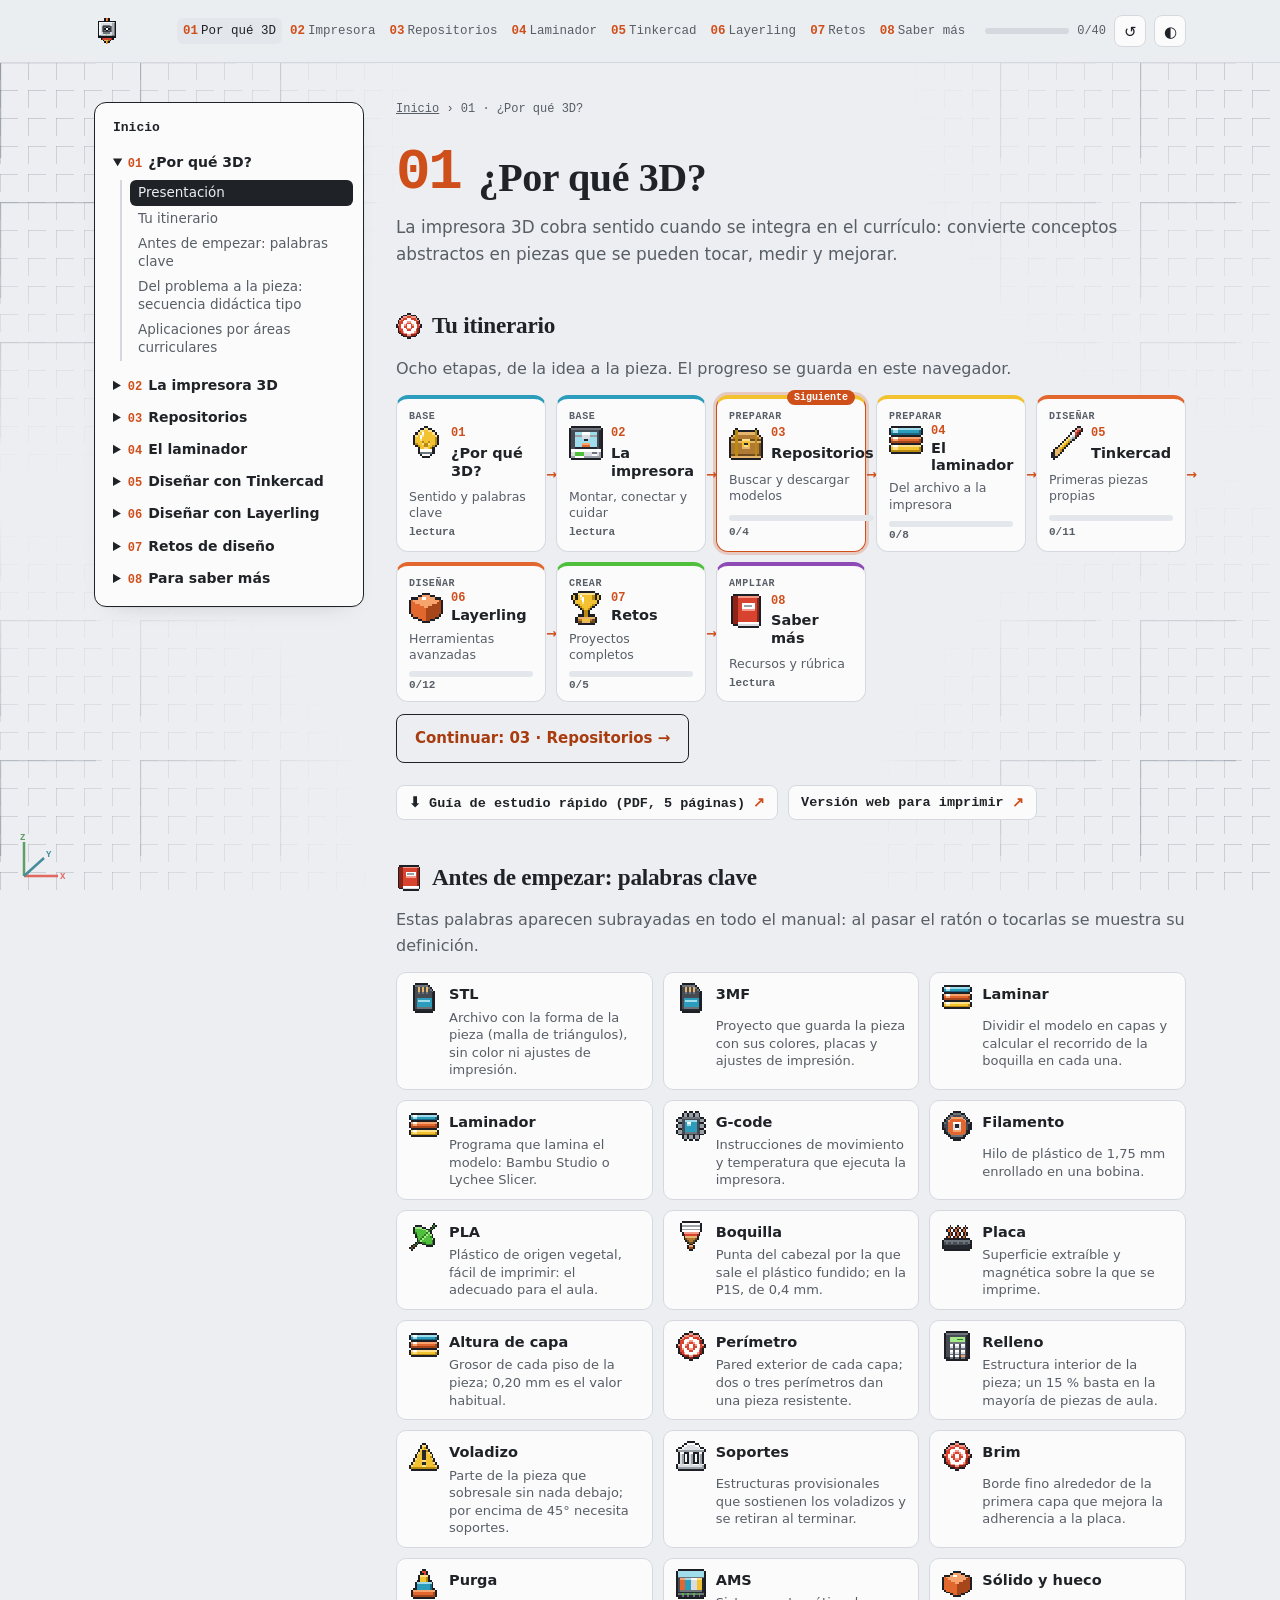
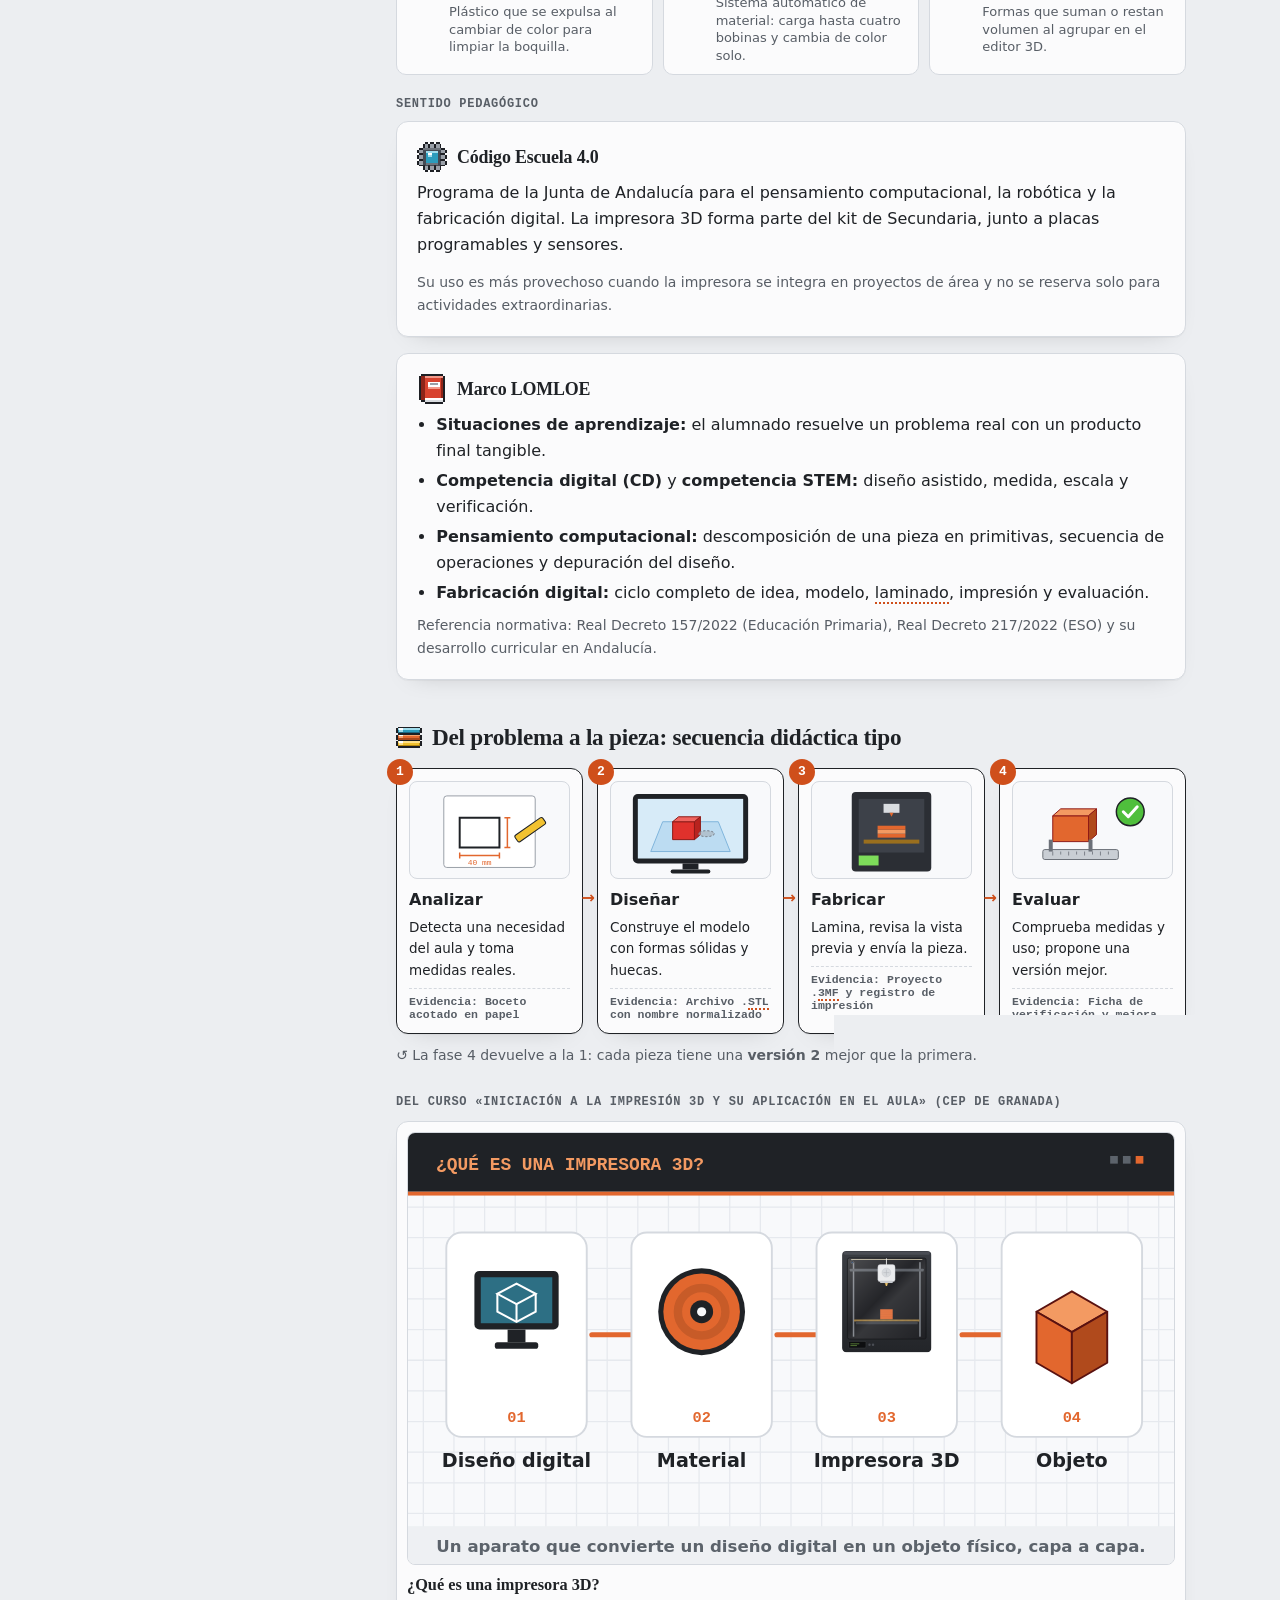
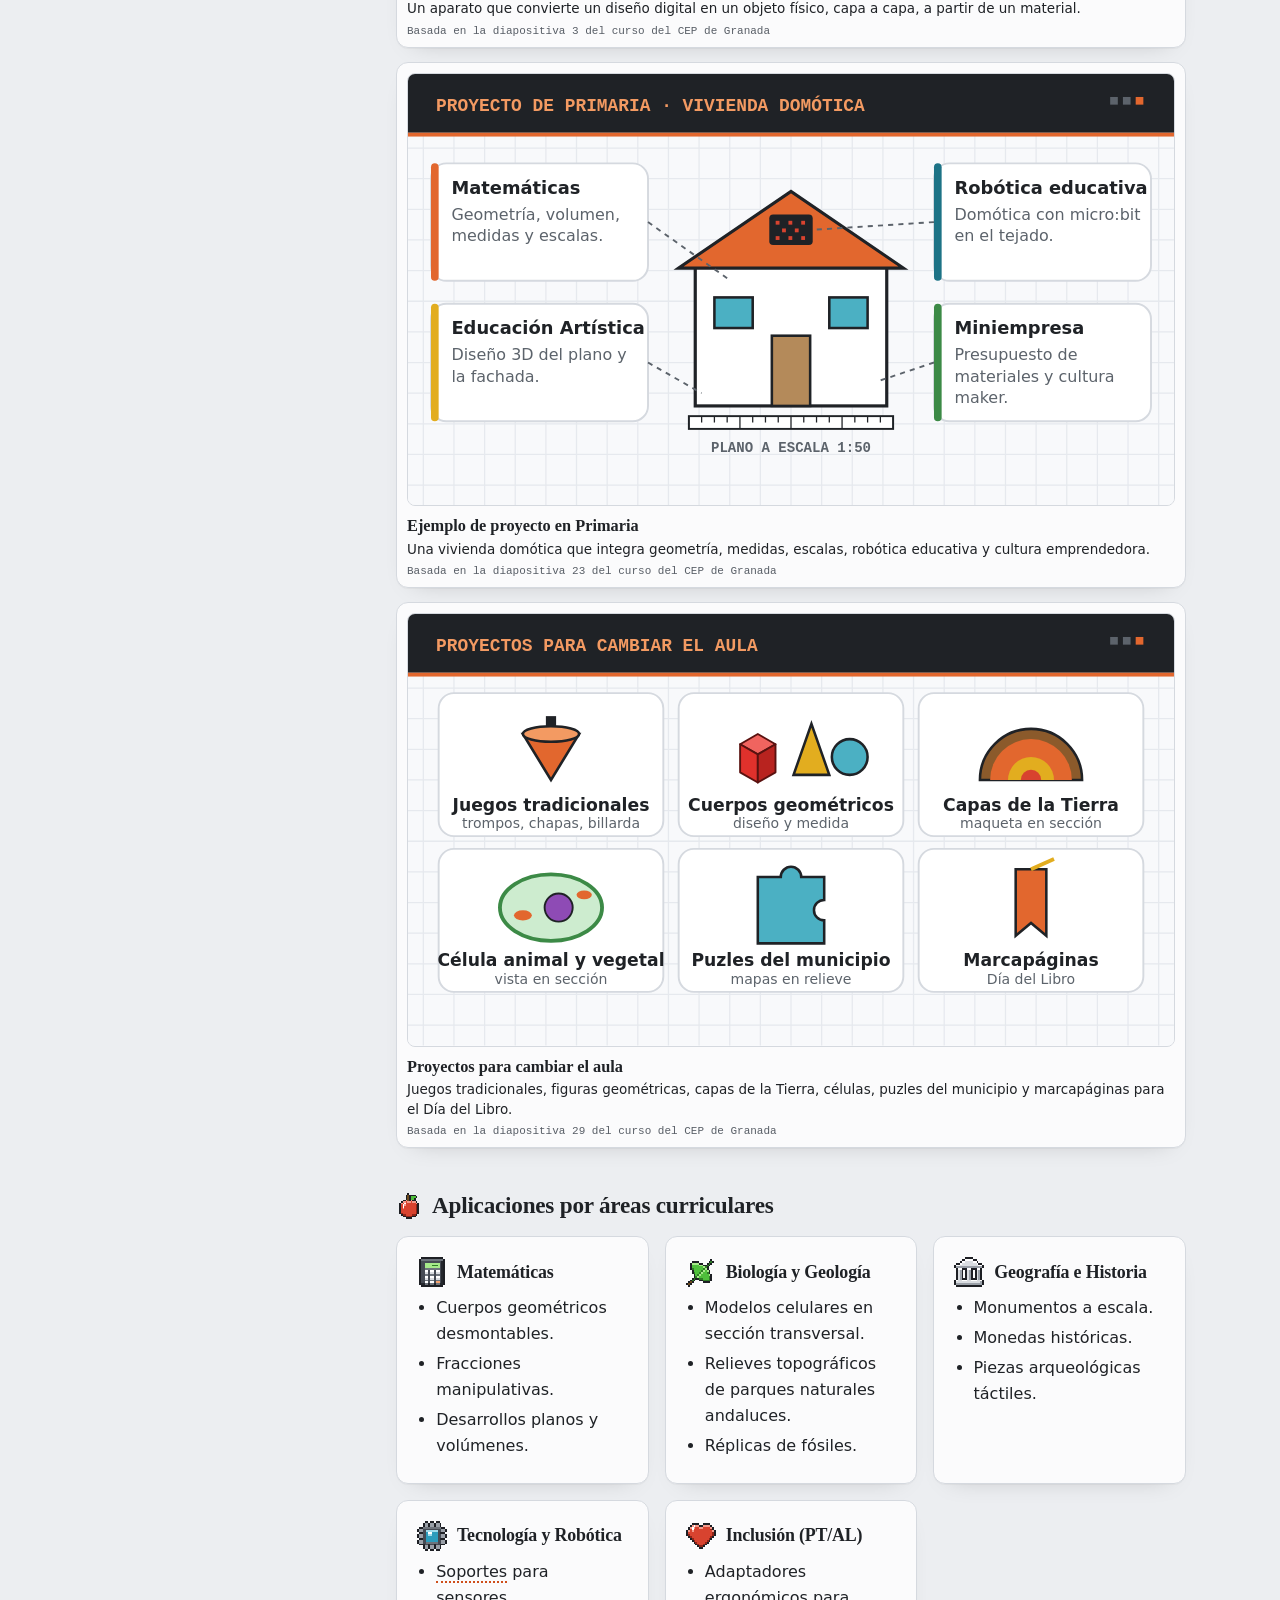
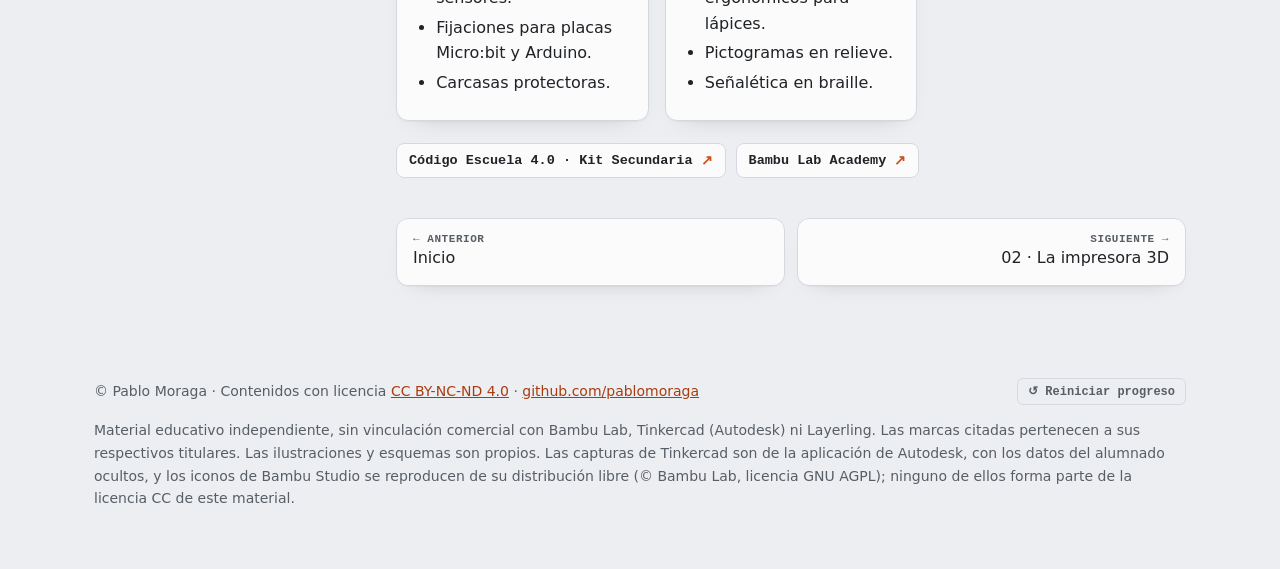
==== commit 864aa919: "Ampliar el manual: capturas reales, ilustraciones, prácticas y retos - Capturas reales de Tinkercad " ====
--- a/01-por-que.html
+++ b/01-por-que.html
@@ -1,196 +1,196 @@
-<!doctype html>
-<html lang="es">
-<head>
-<meta charset="utf-8">
-<meta name="viewport" content="width=device-width, initial-scale=1">
-<title>01 · ¿Por qué 3D? · Diseño e Impresión 3D en el aula</title>
-<meta name="description" content="Manual práctico y secuencial para integrar el diseño y la impresión 3D en colegios e institutos de Andalucía (Código Escuela 4.0): Bambu Lab P1S, MakerWorld, Bambu Studio, Lychee Slicer, Tinkercad y Layerling.">
-<meta name="author" content="Pablo Moraga">
-<link rel="icon" href="data:image/svg+xml,%3Csvg xmlns='http://www.w3.org/2000/svg' viewBox='0 0 8 8' shape-rendering='crispEdges'%3E%3Crect x='1' y='0' width='6' height='8' fill='%231e1d1a'/%3E%3Crect x='0' y='1' width='8' height='6' fill='%231e1d1a'/%3E%3Crect x='1' y='1' width='6' height='6' fill='%23cf4f1b'/%3E%3Crect x='3' y='3' width='2' height='2' fill='%23ffffff'/%3E%3C/svg%3E">
-<link rel="stylesheet" href="css/estilo.css?v=aee4a7ae">
-</head>
-<body data-page="01-por-que.html">
-<a class="skip" href="#contenido">Saltar al contenido</a>
-<div class="cad tl" aria-hidden="true"></div><div class="cad tr" aria-hidden="true"></div><div class="cad bl" aria-hidden="true"></div><div class="cad br" aria-hidden="true"></div>
-<svg class="axes" viewBox="0 0 54 54" aria-hidden="true"><path d="M10 44 L44 44" stroke="#e0453a" stroke-width="2.5"/><path d="M10 44 L10 10" stroke="#3c8a46" stroke-width="2.5"/><path d="M10 44 L30 26" stroke="#1d7386" stroke-width="2.5"/><g font-family="monospace" font-size="9" font-weight="700"><text x="46" y="47" fill="#e0453a">X</text><text x="6" y="8" fill="#3c8a46">Z</text><text x="32" y="25" fill="#1d7386">Y</text></g></svg>
-
-<!-- Biblioteca de ilustraciones (gradientes y símbolos reutilizables) -->
-<svg width="0" height="0" style="position:absolute" aria-hidden="true" focusable="false">
-  <defs>
-    <linearGradient id="g-glass" x1="0" y1="0" x2="1" y2="1"><stop offset="0" stop-color="#fff" stop-opacity=".22"/><stop offset=".45" stop-color="#fff" stop-opacity=".04"/><stop offset=".55" stop-color="#fff" stop-opacity=".12"/><stop offset="1" stop-color="#fff" stop-opacity=".02"/></linearGradient>
-    <linearGradient id="g-pei" x1="0" x2="1"><stop offset="0" stop-color="#8b6b33"/><stop offset=".5" stop-color="#b48f4c"/><stop offset="1" stop-color="#7c5e2b"/></linearGradient>
-    <linearGradient id="g-body" x1="0" x2="0" y1="0" y2="1"><stop offset="0" stop-color="#3a3d43"/><stop offset="1" stop-color="#232529"/></linearGradient>
-    <linearGradient id="g-alu" x1="0" x2="1"><stop offset="0" stop-color="#9aa0a8"/><stop offset=".5" stop-color="#dde1e5"/><stop offset="1" stop-color="#8d939b"/></linearGradient>
-    <linearGradient id="g-brass" x1="0" x2="1"><stop offset="0" stop-color="#a77b25"/><stop offset=".5" stop-color="#e5c06a"/><stop offset="1" stop-color="#9a6f1e"/></linearGradient>
-    <linearGradient id="g-lid" x1="0" y1="0" x2="0" y2="1"><stop offset="0" stop-color="#d9e6ef" stop-opacity=".55"/><stop offset="1" stop-color="#b8c9d6" stop-opacity=".22"/></linearGradient>
-    <linearGradient id="g-card" x1="0" x2="0" y1="0" y2="1"><stop offset="0" stop-color="#c79a62"/><stop offset="1" stop-color="#a87b45"/></linearGradient>
-    <linearGradient id="g-view" x1="0" x2="0" y1="0" y2="1"><stop offset="0" stop-color="#f6f7f9"/><stop offset="1" stop-color="#e2e5e9"/></linearGradient>
-    <pattern id="p-tex" width="4" height="4" patternUnits="userSpaceOnUse"><rect width="4" height="4" fill="#9c7a3e"/><circle cx="1" cy="1" r=".7" fill="#000" opacity=".2"/><circle cx="3" cy="3" r=".6" fill="#fff" opacity=".18"/></pattern>
-    <marker id="m-arr" viewBox="0 0 10 10" refX="8" refY="5" markerWidth="6" markerHeight="6" orient="auto-start-reverse"><path d="M0 0 L10 5 L0 10 z" fill="#cf4f1b"/></marker>
-    <marker id="m-arrB" viewBox="0 0 10 10" refX="6" refY="5" markerWidth="3.2" markerHeight="3.2" orient="auto"><path d="M0 0 L10 5 L0 10 z" fill="#1e88c8"/></marker>
-
-    <symbol id="s-spool" viewBox="0 0 52 60">
-      <rect x="6" y="5" width="40" height="50" fill="currentColor"/>
-      <path d="M6 13H46M6 21H46M6 29H46M6 37H46M6 45H46" stroke="#000" stroke-opacity=".13"/>
-      <rect x="9" y="5" width="6" height="50" fill="#fff" opacity=".2"/>
-      <rect x="0" y="0" width="6" height="60" rx="2" fill="#1d1e21"/><rect x="46" y="0" width="6" height="60" rx="2" fill="#1d1e21"/>
-    </symbol>
-
-    <symbol id="s-ams" viewBox="0 0 300 96">
-      <use href="#s-spool" x="18" y="10" width="52" height="60" style="color:#e2672e"/>
-      <use href="#s-spool" x="86" y="10" width="52" height="60" style="color:#1d7386"/>
-      <use href="#s-spool" x="162" y="10" width="52" height="60" style="color:#f1f0ec"/>
-      <use href="#s-spool" x="230" y="10" width="52" height="60" style="color:#e2ad1f"/>
-      <path d="M6 44 V18 Q6 4 22 4 H278 Q294 4 294 18 V44 Z" fill="url(#g-lid)" stroke="#16171a" stroke-width="2"/>
-      <rect x="0" y="40" width="300" height="56" rx="10" fill="url(#g-body)"/>
-      <g fill="#44484f"><rect x="20" y="62" width="48" height="20" rx="3"/><rect x="88" y="62" width="48" height="20" rx="3"/><rect x="164" y="62" width="48" height="20" rx="3"/><rect x="232" y="62" width="48" height="20" rx="3"/></g>
-      <g fill="#7ddc5a"><circle cx="60" cy="72" r="2.6"/><circle cx="128" cy="72" r="2.6"/><circle cx="204" cy="72" r="2.6"/><circle cx="272" cy="72" r="2.6"/></g>
-      <g stroke="#2a2c31" stroke-width="3" stroke-linecap="round"><path d="M30 72h18M98 72h18M174 72h18M242 72h18"/></g>
-    </symbol>
-
-    <symbol id="s-p1s" viewBox="0 0 300 340">
-      <rect x="0" y="0" width="300" height="340" rx="14" fill="url(#g-body)"/>
-      <rect x="6" y="3" width="288" height="10" rx="4" fill="#4a4d54"/>
-      <rect x="18" y="24" width="264" height="272" rx="6" fill="#1b1c20"/>
-      <rect x="30" y="28" width="240" height="3" rx="1.5" fill="#fff4cf" opacity=".85"/>
-      <rect x="36" y="38" width="5" height="250" fill="#7d8188"/><rect x="259" y="38" width="5" height="250" fill="#7d8188"/>
-      <rect x="26" y="60" width="248" height="9" rx="2" fill="#565a61"/>
-      <path d="M149 24 V50" stroke="#f2f2f0" stroke-width="3"/>
-      <rect x="120" y="46" width="58" height="58" rx="8" fill="#e9eaec" stroke="#b8bcc2"/>
-      <circle cx="149" cy="73" r="15" fill="#d3d6da" stroke="#b0b4ba"/>
-      <path d="M139 73h20M149 63v20" stroke="#b0b4ba" stroke-width="2"/>
-      <rect x="128" y="100" width="42" height="8" rx="2" fill="#c4c7cc"/>
-      <polygon points="143,108 155,108 151,118 147,118" fill="url(#g-brass)"/>
-      <circle cx="34" cy="38" r="5" fill="#0c0d0f" stroke="#6a6e75" stroke-width="1.5"/><circle cx="34" cy="38" r="1.8" fill="#3a7bd5"/>
-      <rect x="128" y="196" width="42" height="34" fill="#e2672e"/>
-      <path d="M128 202H170M128 208H170M128 214H170M128 220H170M128 226H170" stroke="#000" stroke-opacity=".13"/>
-      <rect x="40" y="230" width="220" height="7" rx="1.5" fill="url(#p-tex)"/>
-      <rect x="46" y="237" width="208" height="9" rx="1" fill="#3a3d43"/>
-      <rect x="18" y="24" width="264" height="272" rx="6" fill="url(#g-glass)" stroke="#121315" stroke-width="2"/>
-      <rect x="22" y="304" width="58" height="22" rx="3" fill="#0d0e10" stroke="#55585e"/>
-      <path d="M28 312h30M28 318h22" stroke="#9be15d" stroke-width="2" opacity=".8"/>
-      <circle cx="92" cy="315" r="4" fill="#4a4d54"/><circle cx="104" cy="315" r="4" fill="#4a4d54"/>
-    </symbol>
-
-    <symbol id="s-p1s-back" viewBox="0 0 300 340">
-      <rect width="300" height="340" rx="14" fill="url(#g-body)"/>
-      <rect x="6" y="3" width="288" height="10" rx="4" fill="#4a4d54"/>
-      <rect x="20" y="24" width="260" height="300" rx="6" fill="#2a2c31" stroke="#1a1b1e"/>
-      <circle cx="150" cy="170" r="36" fill="#25272b" stroke="#17181b" stroke-width="3"/>
-      <g stroke="#17181b" stroke-width="3"><path d="M118 152h64M114 164h72M114 176h72M118 188h64"/></g>
-      <rect x="200" y="40" width="46" height="70" rx="6" fill="#e3e4e6" stroke="#9a9ea5"/>
-      <rect x="214" y="52" width="18" height="40" rx="3" fill="#c9ccd1"/><circle cx="223" cy="80" r="4" fill="#9a9ea5"/>
-      <rect x="34" y="236" width="20" height="10" rx="2" fill="#18191c" stroke="#55585e"/>
-      <rect x="26" y="280" width="46" height="22" rx="3" fill="#0b0c0e" stroke="#55585e"/>
-      <rect x="226" y="286" width="44" height="28" rx="3" fill="#18191c" stroke="#55585e"/>
-      <rect x="232" y="292" width="14" height="16" rx="2" fill="#3a3d43"/><rect x="252" y="293" width="12" height="14" rx="2" fill="#c53a2f"/>
-    </symbol>
-  </defs>
-</svg>
-
-<header class="top">
-  <div class="wrap top-in">
-    <a class="brand" href="index.html" aria-label="Inicio"><i class="px" data-px="extruder"></i><span>Pablo Moraga · Diseño e Impresión 3D en el aula</span></a>
-    <nav class="main" aria-label="Secciones">
-      <a href="01-por-que.html"><b>01</b>Por qué 3D</a>
-      <a href="02-impresora.html"><b>02</b>Impresora</a>
-      <a href="03-repositorios.html"><b>03</b>Repositorios</a>
-      <a href="04-laminador.html"><b>04</b>Laminador</a>
-      <a href="05-tinkercad.html"><b>05</b>Tinkercad</a>
-      <a href="06-layerling.html"><b>06</b>Layerling</a>
-      <a href="07-retos.html"><b>07</b>Retos</a>
-      <a href="08-saber-mas.html"><b>08</b>Saber más</a>
-    </nav>
-    <div class="tools">
-      <div class="prog" title="Prácticas y retos completados (guardado en este navegador)">
-        <span class="bar" aria-hidden="true"><i id="barFill"></i></span><span id="progText">0/0</span>
-      </div>
-      <button class="ibtn" id="resetBtn" type="button" title="Reiniciar progreso" aria-label="Reiniciar progreso">↺</button>
-      <button class="ibtn" id="themeBtn" type="button" title="Cambiar entre modo claro y oscuro" aria-label="Cambiar modo claro u oscuro">◐</button>
-    </div>
-  </div>
-</header>
-
-<main id="contenido">
-<div class="wrap layout">
-<nav class="side" aria-label="Índice del manual"><details class="side-wrap" open><summary>Índice del manual</summary><a href="index.html" class="side-home">Inicio</a><ul class="side-tree"><li><details open><summary><span class="num">01</span>¿Por qué 3D?</summary><ul><li><a href="01-por-que.html" class="on" aria-current="page">Presentación</a></li><li><a href="#itinerario" data-sub="itinerario">Tu itinerario</a></li><li><a href="#glosario" data-sub="glosario">Antes de empezar: palabras clave</a></li><li><a href="#secuencia" data-sub="secuencia">Del problema a la pieza: secuencia didáctica tipo</a></li><li><a href="#aplicaciones-por-areas-curriculares" data-sub="aplicaciones-por-areas-curriculares">Aplicaciones por áreas curriculares</a></li></ul></details></li><li><details><summary><span class="num">02</span>La impresora 3D</summary><ul><li><a href="02-impresora.html">Presentación</a></li><li><a href="02-impresora.html#componentes-principales-de-la-p1s" data-sub="componentes-principales-de-la-p1s">Componentes principales de la P1S</a></li><li><a href="02-impresora.html#montaje-inicial-de-la-p1s" data-sub="montaje-inicial-de-la-p1s">Montaje inicial de la P1S</a></li><li><a href="02-impresora.html#el-ams-funcionamiento-y-montaje" data-sub="el-ams-funcionamiento-y-montaje">El AMS: funcionamiento y montaje</a></li><li><a href="02-impresora.html#materiales-y-seguridad-en-el-aula" data-sub="materiales-y-seguridad-en-el-aula">Materiales y seguridad en el aula</a></li><li><a href="02-impresora.html#conectividad-en-redes-educativas" data-sub="conectividad-en-redes-educativas">Conectividad en redes educativas</a></li><li><a href="02-impresora.html#iot" data-sub="iot">Alta en Andared_IoT por la dirección MAC (Séneca)</a></li></ul></details></li><li><details><summary><span class="num">03</span>Repositorios</summary><ul><li><a href="03-repositorios.html">Presentación</a></li><li><a href="03-repositorios.html#practicas-secuenciales-en-makerworld" data-sub="practicas-secuenciales-en-makerworld">Prácticas secuenciales en MakerWorld</a></li></ul></details></li><li><details><summary><span class="num">04</span>El laminador</summary><ul><li><a href="04-laminador.html">Presentación</a></li><li><a href="04-laminador.html#bambu-studio" data-sub="bambu-studio">Bambu Studio</a></li><li><a href="04-laminador.html#s-o-s-aula-incidencias-frecuentes" data-sub="s-o-s-aula-incidencias-frecuentes">S.O.S. Aula: incidencias frecuentes</a></li><li><a href="04-laminador.html#galeria-de-errores-de-impresion" data-sub="galeria-de-errores-de-impresion">Galería de errores de impresión</a></li><li><a href="04-laminador.html#diagnostico" data-sub="diagnostico">¿Qué le pasa a mi pieza?</a></li><li><a href="04-laminador.html#lychee-slicer" data-sub="lychee-slicer">Lychee Slicer</a></li><li><a href="04-laminador.html#handy" data-sub="handy">Control desde el móvil: Bambu Handy</a></li></ul></details></li><li><details><summary><span class="num">05</span>Diseñar con Tinkercad</summary><ul><li><a href="05-tinkercad.html">Presentación</a></li><li><a href="05-tinkercad.html#tinkercad-en-doce-operaciones" data-sub="tinkercad-en-doce-operaciones">Tinkercad en doce operaciones</a></li><li><a href="05-tinkercad.html#clases" data-sub="clases">Clases en Tinkercad y Google Classroom</a></li><li><a href="05-tinkercad.html#atajos" data-sub="atajos">Atajos de teclado</a></li><li><a href="05-tinkercad.html#practicas-con-tinkercad" data-sub="practicas-con-tinkercad">Prácticas con Tinkercad</a></li></ul></details></li><li><details><summary><span class="num">06</span>Diseñar con Layerling</summary><ul><li><a href="06-layerling.html">Presentación</a></li><li><a href="06-layerling.html#layerling-paso-a-paso" data-sub="layerling-paso-a-paso">Layerling paso a paso</a></li><li><a href="06-layerling.html#atajos-ly" data-sub="atajos-ly">Atajos de teclado</a></li><li><a href="06-layerling.html#practicas-con-layerling" data-sub="practicas-con-layerling">Prácticas con Layerling</a></li><li><a href="06-layerling.html#ahora-con-asistente-del-prompt-al-stl" data-sub="ahora-con-asistente-del-prompt-al-stl">Ahora con Asistente: del prompt al STL</a></li></ul></details></li><li><details><summary><span class="num">07</span>Retos de diseño</summary><ul><li><a href="07-retos.html">Presentación</a></li><li><a href="07-retos.html#ideas-para-seguir-proyectos-del-curso" data-sub="ideas-para-seguir-proyectos-del-curso">Ideas para seguir: proyectos del curso</a></li></ul></details></li><li><details><summary><span class="num">08</span>Para saber más</summary><ul><li><a href="08-saber-mas.html">Presentación</a></li><li><a href="08-saber-mas.html#tab-prof" data-sub="tab-prof">Para el profesorado</a></li><li><a href="08-saber-mas.html#tab-lam" data-sub="tab-lam">Otros laminadores</a></li><li><a href="08-saber-mas.html#tab-rec" data-sub="tab-rec">Recursos</a></li><li><a href="08-saber-mas.html#tab-cred" data-sub="tab-cred">Créditos y licencias</a></li></ul></details></li></ul></details></nav>
-<div class="page-main">
-<p class="crumbs"><a href="index.html">Inicio</a> › 01 · ¿Por qué 3D?</p>
-<!-- 01 POR QUÉ 3D -->
-<section class="sec" id="porque">
-  <div class="wrap">
-    <div class="sec-head"><span class="sec-num">01</span><h2>¿Por qué 3D?</h2>
-      <p class="kick">La impresora 3D cobra sentido cuando se integra en el currículo: convierte conceptos abstractos en piezas que se pueden tocar, medir y mejorar.</p></div>
-
-    <h3 class="sub" id="itinerario" style="scroll-margin-top:110px"><i class="px" data-px="target"></i>Tu itinerario</h3>
-    <p class="muted">Ocho etapas, de la idea a la pieza. El progreso se guarda en este navegador.</p>
-    <div id="ruta" class="route"></div>
-    <div class="links"><a href="guia-estudio-rapido.pdf" download>⬇ Guía de estudio rápido (PDF, 5 páginas)</a><a href="guia-imprimible.html">Versión web para imprimir</a></div>
-
-    <h3 class="sub" id="glosario" style="scroll-margin-top:110px"><i class="px" data-px="book"></i>Antes de empezar: palabras clave</h3>
-    <p class="muted">Estas palabras aparecen subrayadas en todo el manual: al pasar el ratón o tocarlas se muestra su definición.</p>
-    <div id="glosarioGrid" class="gloss"></div>
-
-    <h3 class="mini">Sentido pedagógico</h3>
-    <div class="grid two">
-      <div class="card">
-        <h4><i class="px" data-px="chip"></i>Código Escuela 4.0</h4>
-        <p>Programa de la Junta de Andalucía para el pensamiento computacional, la robótica y la fabricación digital. La impresora 3D forma parte del kit de Secundaria, junto a placas programables y sensores.</p>
-        <p class="muted small">Su uso es más provechoso cuando la impresora se integra en proyectos de área y no se reserva solo para actividades extraordinarias.</p>
-      </div>
-      <div class="card">
-        <h4><i class="px" data-px="book"></i>Marco LOMLOE</h4>
-        <ul class="clean">
-          <li><b>Situaciones de aprendizaje:</b> el alumnado resuelve un problema real con un producto final tangible.</li>
-          <li><b>Competencia digital (CD)</b> y <b>competencia STEM:</b> diseño asistido, medida, escala y verificación.</li>
-          <li><b>Pensamiento computacional:</b> descomposición de una pieza en primitivas, secuencia de operaciones y depuración del diseño.</li>
-          <li><b>Fabricación digital:</b> ciclo completo de idea, modelo, laminado, impresión y evaluación.</li>
-        </ul>
-        <p class="muted small" style="margin-top:.6em">Referencia normativa: Real Decreto 157/2022 (Educación Primaria), Real Decreto 217/2022 (ESO) y su desarrollo curricular en Andalucía.</p>
-      </div>
-    </div>
-
-    <h3 class="sub" id="secuencia" style="scroll-margin-top:110px"><i class="px" data-px="layers"></i>Del problema a la pieza: secuencia didáctica tipo</h3>
-    <div id="secuenciaTipo" class="seq"></div>
-
-    <h3 class="mini" style="margin-top:28px">Del curso «Iniciación a la impresión 3D y su aplicación en el aula» (CEP de Granada)</h3>
-    <div class="gal wide2">
-      <figure><div class="ill16" data-ill="g003" role="img" aria-label="Ilustración: diseño digital, material, impresora 3D y objeto"><svg viewBox="0 0 600 338" role="img"><rect width="600" height="338" fill="#f8f9fb"></rect><line x1="12" y1="46" x2="12" y2="338" stroke="#e6e9ee" stroke-width="1"></line><line x1="36" y1="46" x2="36" y2="338" stroke="#e6e9ee" stroke-width="1"></line><line x1="60" y1="46" x2="60" y2="338" stroke="#e6e9ee" stroke-width="1"></line><line x1="84" y1="46" x2="84" y2="338" stroke="#e6e9ee" stroke-width="1"></line><line x1="108" y1="46" x2="108" y2="338" stroke="#e6e9ee" stroke-width="1"></line><line x1="132" y1="46" x2="132" y2="338" stroke="#e6e9ee" stroke-width="1"></line><line x1="156" y1="46" x2="156" y2="338" stroke="#e6e9ee" stroke-width="1"></line><line x1="180" y1="46" x2="180" y2="338" stroke="#e6e9ee" stroke-width="1"></line><line x1="204" y1="46" x2="204" y2="338" stroke="#e6e9ee" stroke-width="1"></line><line x1="228" y1="46" x2="228" y2="338" stroke="#e6e9ee" stroke-width="1"></line><line x1="252" y1="46" x2="252" y2="338" stroke="#e6e9ee" stroke-width="1"></line><line x1="276" y1="46" x2="276" y2="338" stroke="#e6e9ee" stroke-width="1"></line><line x1="300" y1="46" x2="300" y2="338" stroke="#e6e9ee" stroke-width="1"></line><line x1="324" y1="46" x2="324" y2="338" stroke="#e6e9ee" stroke-width="1"></line><line x1="348" y1="46" x2="348" y2="338" stroke="#e6e9ee" stroke-width="1"></line><line x1="372" y1="46" x2="372" y2="338" stroke="#e6e9ee" stroke-width="1"></line><line x1="396" y1="46" x2="396" y2="338" stroke="#e6e9ee" stroke-width="1"></line><line x1="420" y1="46" x2="420" y2="338" stroke="#e6e9ee" stroke-width="1"></line><line x1="444" y1="46" x2="444" y2="338" stroke="#e6e9ee" stroke-width="1"></line><line x1="468" y1="46" x2="468" y2="338" stroke="#e6e9ee" stroke-width="1"></line><line x1="492" y1="46" x2="492" y2="338" stroke="#e6e9ee" stroke-width="1"></line><line x1="516" y1="46" x2="516" y2="338" stroke="#e6e9ee" stroke-width="1"></line><line x1="540" y1="46" x2="540" y2="338" stroke="#e6e9ee" stroke-width="1"></line><line x1="564" y1="46" x2="564" y2="338" stroke="#e6e9ee" stroke-width="1"></line><line x1="588" y1="46" x2="588" y2="338" stroke="#e6e9ee" stroke-width="1"></line><line x1="0" y1="58" x2="600" y2="58" stroke="#e6e9ee" stroke-width="1"></line><line x1="0" y1="82" x2="600" y2="82" stroke="#e6e9ee" stroke-width="1"></line><line x1="0" y1="106" x2="600" y2="106" stroke="#e6e9ee" stroke-width="1"></line><line x1="0" y1="130" x2="600" y2="130" stroke="#e6e9ee" stroke-width="1"></line><line x1="0" y1="154" x2="600" y2="154" stroke="#e6e9ee" stroke-width="1"></line><line x1="0" y1="178" x2="600" y2="178" stroke="#e6e9ee" stroke-width="1"></line><line x1="0" y1="202" x2="600" y2="202" stroke="#e6e9ee" stroke-width="1"></line><line x1="0" y1="226" x2="600" y2="226" stroke="#e6e9ee" stroke-width="1"></line><line x1="0" y1="250" x2="600" y2="250" stroke="#e6e9ee" stroke-width="1"></line><line x1="0" y1="274" x2="600" y2="274" stroke="#e6e9ee" stroke-width="1"></line><line x1="0" y1="298" x2="600" y2="298" stroke="#e6e9ee" stroke-width="1"></line><line x1="0" y1="322" x2="600" y2="322" stroke="#e6e9ee" stroke-width="1"></line><rect x="0" y="0" width="600" height="46" fill="#1f2226"></rect><rect x="0" y="46" width="600" height="3" fill="#e2672e"></rect><text x="22" y="29" font-family="ui-monospace,Consolas,monospace" font-size="14" font-weight="700" fill="#f39a62" text-anchor="start">¿QUÉ ES UNA IMPRESORA 3D?</text><g fill="#5c636b"><rect x="560" y="18" width="6" height="6"></rect><rect x="570" y="18" width="6" height="6" fill="#e2672e"></rect><rect x="550" y="18" width="6" height="6"></rect></g><rect x="30" y="78" width="110" height="160" fill="#fff" rx="12" stroke="#d5d9df" stroke-width="1.5"></rect><text x="85" y="226" font-family="ui-monospace,Consolas,monospace" font-size="12" font-weight="700" fill="#e2672e" text-anchor="middle">01</text><text x="85" y="262" font-family="system-ui,Segoe UI,Arial,sans-serif" font-size="15" font-weight="700" fill="#1f2226" text-anchor="middle">Diseño digital</text><line x1="144" y1="158" x2="192" y2="158" stroke="#e2672e" stroke-width="4" stroke-linecap="round"></line><polygon points="202,158 190,150 190,166" fill="#e2672e"></polygon><rect x="175" y="78" width="110" height="160" fill="#fff" rx="12" stroke="#d5d9df" stroke-width="1.5"></rect><text x="230" y="226" font-family="ui-monospace,Consolas,monospace" font-size="12" font-weight="700" fill="#e2672e" text-anchor="middle">02</text><text x="230" y="262" font-family="system-ui,Segoe UI,Arial,sans-serif" font-size="15" font-weight="700" fill="#1f2226" text-anchor="middle">Material</text><line x1="289" y1="158" x2="337" y2="158" stroke="#e2672e" stroke-width="4" stroke-linecap="round"></line><polygon points="347,158 335,150 335,166" fill="#e2672e"></polygon><rect x="320" y="78" width="110" height="160" fill="#fff" rx="12" stroke="#d5d9df" stroke-width="1.5"></rect><text x="375" y="226" font-family="ui-monospace,Consolas,monospace" font-size="12" font-weight="700" fill="#e2672e" text-anchor="middle">03</text><text x="375" y="262" font-family="system-ui,Segoe UI,Arial,sans-serif" font-size="15" font-weight="700" fill="#1f2226" text-anchor="middle">Impresora 3D</text><line x1="434" y1="158" x2="482" y2="158" stroke="#e2672e" stroke-width="4" stroke-linecap="round"></line><polygon points="492,158 480,150 480,166" fill="#e2672e"></polygon><rect x="465" y="78" width="110" height="160" fill="#fff" rx="12" stroke="#d5d9df" stroke-width="1.5"></rect><text x="520" y="226" font-family="ui-monospace,Consolas,monospace" font-size="12" font-weight="700" fill="#e2672e" text-anchor="middle">04</text><text x="520" y="262" font-family="system-ui,Segoe UI,Arial,sans-serif" font-size="15" font-weight="700" fill="#1f2226" text-anchor="middle">Objeto</text><rect x="52" y="108" width="66" height="46" fill="#1f2226" rx="4"></rect><rect x="57" y="113" width="56" height="36" fill="#2d6f84"></rect><g stroke="#fff" stroke-width="1.6" fill="none"><polygon points="85,118 100,126 85,134 70,126"></polygon><polyline points="70,126 70,140 85,148 100,140 100,126"></polyline><line x1="85" y1="134" x2="85" y2="148"></line></g><rect x="78" y="154" width="14" height="10" fill="#1f2226"></rect><rect x="68" y="164" width="34" height="5" fill="#1f2226" rx="2"></rect><circle cx="230" cy="140" r="34" fill="#1f2226"></circle><circle cx="230" cy="140" r="30" fill="#e2672e"></circle><circle cx="230" cy="140" r="18.6" fill="none" stroke="#000" stroke-opacity=".12" stroke-width="6.6"></circle><circle cx="230" cy="140" r="9" fill="#1f2226"></circle><circle cx="230" cy="140" r="3.5999999999999996" fill="#f8f9fb"></circle><use href="#s-p1s" x="340" y="92" width="70" height="80"></use><g stroke="#5a1210" stroke-width="1.5" stroke-linejoin="round"><polygon points="520,124,547.712,140,520,156,492.288,140" fill="#f39a62"></polygon><polygon points="492.288,140,520,156,520,196,492.288,180" fill="#e2672e"></polygon><polygon points="520,156,547.712,140,547.712,180,520,196" fill="#b04a1c"></polygon></g><rect x="0" y="308" width="600" height="30" fill="#eef0f3"></rect><text x="300" y="328" font-family="system-ui,Segoe UI,Arial,sans-serif" font-size="13" font-weight="600" fill="#5c636b" text-anchor="middle">Un aparato que convierte un diseño digital en un objeto físico, capa a capa.</text></svg></div><figcaption><b>¿Qué es una impresora 3D?</b>Un aparato que convierte un diseño digital en un objeto físico, capa a capa, a partir de un material.<small>Basada en la diapositiva 3 del curso del CEP de Granada</small></figcaption></figure>
-      <figure><div class="ill16" data-ill="g023" role="img" aria-label="Ilustración: ejemplo de proyecto de Educación Primaria"><svg viewBox="0 0 600 338" role="img"><rect width="600" height="338" fill="#f8f9fb"></rect><line x1="12" y1="46" x2="12" y2="338" stroke="#e6e9ee" stroke-width="1"></line><line x1="36" y1="46" x2="36" y2="338" stroke="#e6e9ee" stroke-width="1"></line><line x1="60" y1="46" x2="60" y2="338" stroke="#e6e9ee" stroke-width="1"></line><line x1="84" y1="46" x2="84" y2="338" stroke="#e6e9ee" stroke-width="1"></line><line x1="108" y1="46" x2="108" y2="338" stroke="#e6e9ee" stroke-width="1"></line><line x1="132" y1="46" x2="132" y2="338" stroke="#e6e9ee" stroke-width="1"></line><line x1="156" y1="46" x2="156" y2="338" stroke="#e6e9ee" stroke-width="1"></line><line x1="180" y1="46" x2="180" y2="338" stroke="#e6e9ee" stroke-width="1"></line><line x1="204" y1="46" x2="204" y2="338" stroke="#e6e9ee" stroke-width="1"></line><line x1="228" y1="46" x2="228" y2="338" stroke="#e6e9ee" stroke-width="1"></line><line x1="252" y1="46" x2="252" y2="338" stroke="#e6e9ee" stroke-width="1"></line><line x1="276" y1="46" x2="276" y2="338" stroke="#e6e9ee" stroke-width="1"></line><line x1="300" y1="46" x2="300" y2="338" stroke="#e6e9ee" stroke-width="1"></line><line x1="324" y1="46" x2="324" y2="338" stroke="#e6e9ee" stroke-width="1"></line><line x1="348" y1="46" x2="348" y2="338" stroke="#e6e9ee" stroke-width="1"></line><line x1="372" y1="46" x2="372" y2="338" stroke="#e6e9ee" stroke-width="1"></line><line x1="396" y1="46" x2="396" y2="338" stroke="#e6e9ee" stroke-width="1"></line><line x1="420" y1="46" x2="420" y2="338" stroke="#e6e9ee" stroke-width="1"></line><line x1="444" y1="46" x2="444" y2="338" stroke="#e6e9ee" stroke-width="1"></line><line x1="468" y1="46" x2="468" y2="338" stroke="#e6e9ee" stroke-width="1"></line><line x1="492" y1="46" x2="492" y2="338" stroke="#e6e9ee" stroke-width="1"></line><line x1="516" y1="46" x2="516" y2="338" stroke="#e6e9ee" stroke-width="1"></line><line x1="540" y1="46" x2="540" y2="338" stroke="#e6e9ee" stroke-width="1"></line><line x1="564" y1="46" x2="564" y2="338" stroke="#e6e9ee" stroke-width="1"></line><line x1="588" y1="46" x2="588" y2="338" stroke="#e6e9ee" stroke-width="1"></line><line x1="0" y1="58" x2="600" y2="58" stroke="#e6e9ee" stroke-width="1"></line><line x1="0" y1="82" x2="600" y2="82" stroke="#e6e9ee" stroke-width="1"></line><line x1="0" y1="106" x2="600" y2="106" stroke="#e6e9ee" stroke-width="1"></line><line x1="0" y1="130" x2="600" y2="130" stroke="#e6e9ee" stroke-width="1"></line><line x1="0" y1="154" x2="600" y2="154" stroke="#e6e9ee" stroke-width="1"></line><line x1="0" y1="178" x2="600" y2="178" stroke="#e6e9ee" stroke-width="1"></line><line x1="0" y1="202" x2="600" y2="202" stroke="#e6e9ee" stroke-width="1"></line><line x1="0" y1="226" x2="600" y2="226" stroke="#e6e9ee" stroke-width="1"></line><line x1="0" y1="250" x2="600" y2="250" stroke="#e6e9ee" stroke-width="1"></line><line x1="0" y1="274" x2="600" y2="274" stroke="#e6e9ee" stroke-width="1"></line><line x1="0" y1="298" x2="600" y2="298" stroke="#e6e9ee" stroke-width="1"></line><line x1="0" y1="322" x2="600" y2="322" stroke="#e6e9ee" stroke-width="1"></line><rect x="0" y="0" width="600" height="46" fill="#1f2226"></rect><rect x="0" y="46" width="600" height="3" fill="#e2672e"></rect><text x="22" y="29" font-family="ui-monospace,Consolas,monospace" font-size="14" font-weight="700" fill="#f39a62" text-anchor="start">PROYECTO DE PRIMARIA · VIVIENDA DOMÓTICA</text><g fill="#5c636b"><rect x="560" y="18" width="6" height="6"></rect><rect x="570" y="18" width="6" height="6" fill="#e2672e"></rect><rect x="550" y="18" width="6" height="6"></rect></g><rect x="225" y="150" width="150" height="110" fill="#fff" stroke="#1f2226" stroke-width="2.5"></rect><polygon points="212,152 300,92 388,152" fill="#e2672e" stroke="#1f2226" stroke-width="2.5"></polygon><rect x="285" y="205" width="30" height="55" fill="#b48a5a" stroke="#1f2226" stroke-width="2"></rect><rect x="240" y="175" width="30" height="24" fill="#4bb0c3" stroke="#1f2226" stroke-width="2"></rect><rect x="330" y="175" width="30" height="24" fill="#4bb0c3" stroke="#1f2226" stroke-width="2"></rect><rect x="283" y="110" width="34" height="24" fill="#1f2226" rx="3"></rect><rect x="288" y="115" width="3" height="3" fill="#d8432f"></rect><rect x="288" y="127" width="3" height="3" fill="#d8432f"></rect><rect x="293" y="121" width="3" height="3" fill="#d8432f"></rect><rect x="298" y="115" width="3" height="3" fill="#d8432f"></rect><rect x="298" y="127" width="3" height="3" fill="#d8432f"></rect><rect x="303" y="121" width="3" height="3" fill="#d8432f"></rect><rect x="308" y="115" width="3" height="3" fill="#d8432f"></rect><rect x="308" y="127" width="3" height="3" fill="#d8432f"></rect><rect x="220" y="268" width="160" height="10" fill="#fff" stroke="#1f2226" stroke-width="1.5"></rect><line x1="220" y1="268" x2="220" y2="278" stroke="#1f2226" stroke-width="1"></line><line x1="230" y1="268" x2="230" y2="273" stroke="#1f2226" stroke-width="1"></line><line x1="240" y1="268" x2="240" y2="273" stroke="#1f2226" stroke-width="1"></line><line x1="250" y1="268" x2="250" y2="273" stroke="#1f2226" stroke-width="1"></line><line x1="260" y1="268" x2="260" y2="278" stroke="#1f2226" stroke-width="1"></line><line x1="270" y1="268" x2="270" y2="273" stroke="#1f2226" stroke-width="1"></line><line x1="280" y1="268" x2="280" y2="273" stroke="#1f2226" stroke-width="1"></line><line x1="290" y1="268" x2="290" y2="273" stroke="#1f2226" stroke-width="1"></line><line x1="300" y1="268" x2="300" y2="278" stroke="#1f2226" stroke-width="1"></line><line x1="310" y1="268" x2="310" y2="273" stroke="#1f2226" stroke-width="1"></line><line x1="320" y1="268" x2="320" y2="273" stroke="#1f2226" stroke-width="1"></line><line x1="330" y1="268" x2="330" y2="273" stroke="#1f2226" stroke-width="1"></line><line x1="340" y1="268" x2="340" y2="278" stroke="#1f2226" stroke-width="1"></line><line x1="350" y1="268" x2="350" y2="273" stroke="#1f2226" stroke-width="1"></line><line x1="360" y1="268" x2="360" y2="273" stroke="#1f2226" stroke-width="1"></line><line x1="370" y1="268" x2="370" y2="273" stroke="#1f2226" stroke-width="1"></line><line x1="380" y1="268" x2="380" y2="278" stroke="#1f2226" stroke-width="1"></line><text x="300" y="296" font-family="ui-monospace,Consolas,monospace" font-size="11" font-weight="700" fill="#5c636b" text-anchor="middle">PLANO A ESCALA 1:50</text><rect x="18" y="70" width="170" height="92" fill="#fff" rx="12" stroke="#d5d9df" stroke-width="1.5"></rect><rect x="18" y="70" width="6" height="92" fill="#e2672e" rx="3"></rect><text x="34" y="94" font-family="system-ui,Segoe UI,Arial,sans-serif" font-size="14" font-weight="700" fill="#1f2226" text-anchor="start">Matemáticas</text><text x="34" y="114" font-family="system-ui,Segoe UI,Arial,sans-serif" font-size="12.5" font-weight="400" fill="#5c636b" text-anchor="start">Geometría, volumen,</text><text x="34" y="131" font-family="system-ui,Segoe UI,Arial,sans-serif" font-size="12.5" font-weight="400" fill="#5c636b" text-anchor="start">medidas y escalas.</text><rect x="18" y="180" width="170" height="92" fill="#fff" rx="12" stroke="#d5d9df" stroke-width="1.5"></rect><rect x="18" y="180" width="6" height="92" fill="#e2ad1f" rx="3"></rect><text x="34" y="204" font-family="system-ui,Segoe UI,Arial,sans-serif" font-size="14" font-weight="700" fill="#1f2226" text-anchor="start">Educación Artística</text><text x="34" y="224" font-family="system-ui,Segoe UI,Arial,sans-serif" font-size="12.5" font-weight="400" fill="#5c636b" text-anchor="start">Diseño 3D del plano y</text><text x="34" y="241" font-family="system-ui,Segoe UI,Arial,sans-serif" font-size="12.5" font-weight="400" fill="#5c636b" text-anchor="start">la fachada.</text><rect x="412" y="70" width="170" height="92" fill="#fff" rx="12" stroke="#d5d9df" stroke-width="1.5"></rect><rect x="412" y="70" width="6" height="92" fill="#1d7386" rx="3"></rect><text x="428" y="94" font-family="system-ui,Segoe UI,Arial,sans-serif" font-size="14" font-weight="700" fill="#1f2226" text-anchor="start">Robótica educativa</text><text x="428" y="114" font-family="system-ui,Segoe UI,Arial,sans-serif" font-size="12.5" font-weight="400" fill="#5c636b" text-anchor="start">Domótica con micro:bit</text><text x="428" y="131" font-family="system-ui,Segoe UI,Arial,sans-serif" font-size="12.5" font-weight="400" fill="#5c636b" text-anchor="start">en el tejado.</text><rect x="412" y="180" width="170" height="92" fill="#fff" rx="12" stroke="#d5d9df" stroke-width="1.5"></rect><rect x="412" y="180" width="6" height="92" fill="#3c8a46" rx="3"></rect><text x="428" y="204" font-family="system-ui,Segoe UI,Arial,sans-serif" font-size="14" font-weight="700" fill="#1f2226" text-anchor="start">Miniempresa</text><text x="428" y="224" font-family="system-ui,Segoe UI,Arial,sans-serif" font-size="12.5" font-weight="400" fill="#5c636b" text-anchor="start">Presupuesto de</text><text x="428" y="241" font-family="system-ui,Segoe UI,Arial,sans-serif" font-size="12.5" font-weight="400" fill="#5c636b" text-anchor="start">materiales y cultura</text><text x="428" y="258" font-family="system-ui,Segoe UI,Arial,sans-serif" font-size="12.5" font-weight="400" fill="#5c636b" text-anchor="start">maker.</text><line x1="188" y1="116" x2="250" y2="160" stroke="#5c636b" stroke-width="1.5" stroke-dasharray="4 4"></line><line x1="412" y1="116" x2="318" y2="122" stroke="#5c636b" stroke-width="1.5" stroke-dasharray="4 4"></line><line x1="188" y1="226" x2="230" y2="250" stroke="#5c636b" stroke-width="1.5" stroke-dasharray="4 4"></line><line x1="412" y1="226" x2="370" y2="240" stroke="#5c636b" stroke-width="1.5" stroke-dasharray="4 4"></line></svg></div><figcaption><b>Ejemplo de proyecto en Primaria</b>Una vivienda domótica que integra geometría, medidas, escalas, robótica educativa y cultura emprendedora.<small>Basada en la diapositiva 23 del curso del CEP de Granada</small></figcaption></figure>
-      <figure><div class="ill16" data-ill="g029" role="img" aria-label="Ilustración: proyectos educativos para cambiar el aula"><svg viewBox="0 0 600 338" role="img"><rect width="600" height="338" fill="#f8f9fb"></rect><line x1="12" y1="46" x2="12" y2="338" stroke="#e6e9ee" stroke-width="1"></line><line x1="36" y1="46" x2="36" y2="338" stroke="#e6e9ee" stroke-width="1"></line><line x1="60" y1="46" x2="60" y2="338" stroke="#e6e9ee" stroke-width="1"></line><line x1="84" y1="46" x2="84" y2="338" stroke="#e6e9ee" stroke-width="1"></line><line x1="108" y1="46" x2="108" y2="338" stroke="#e6e9ee" stroke-width="1"></line><line x1="132" y1="46" x2="132" y2="338" stroke="#e6e9ee" stroke-width="1"></line><line x1="156" y1="46" x2="156" y2="338" stroke="#e6e9ee" stroke-width="1"></line><line x1="180" y1="46" x2="180" y2="338" stroke="#e6e9ee" stroke-width="1"></line><line x1="204" y1="46" x2="204" y2="338" stroke="#e6e9ee" stroke-width="1"></line><line x1="228" y1="46" x2="228" y2="338" stroke="#e6e9ee" stroke-width="1"></line><line x1="252" y1="46" x2="252" y2="338" stroke="#e6e9ee" stroke-width="1"></line><line x1="276" y1="46" x2="276" y2="338" stroke="#e6e9ee" stroke-width="1"></line><line x1="300" y1="46" x2="300" y2="338" stroke="#e6e9ee" stroke-width="1"></line><line x1="324" y1="46" x2="324" y2="338" stroke="#e6e9ee" stroke-width="1"></line><line x1="348" y1="46" x2="348" y2="338" stroke="#e6e9ee" stroke-width="1"></line><line x1="372" y1="46" x2="372" y2="338" stroke="#e6e9ee" stroke-width="1"></line><line x1="396" y1="46" x2="396" y2="338" stroke="#e6e9ee" stroke-width="1"></line><line x1="420" y1="46" x2="420" y2="338" stroke="#e6e9ee" stroke-width="1"></line><line x1="444" y1="46" x2="444" y2="338" stroke="#e6e9ee" stroke-width="1"></line><line x1="468" y1="46" x2="468" y2="338" stroke="#e6e9ee" stroke-width="1"></line><line x1="492" y1="46" x2="492" y2="338" stroke="#e6e9ee" stroke-width="1"></line><line x1="516" y1="46" x2="516" y2="338" stroke="#e6e9ee" stroke-width="1"></line><line x1="540" y1="46" x2="540" y2="338" stroke="#e6e9ee" stroke-width="1"></line><line x1="564" y1="46" x2="564" y2="338" stroke="#e6e9ee" stroke-width="1"></line><line x1="588" y1="46" x2="588" y2="338" stroke="#e6e9ee" stroke-width="1"></line><line x1="0" y1="58" x2="600" y2="58" stroke="#e6e9ee" stroke-width="1"></line><line x1="0" y1="82" x2="600" y2="82" stroke="#e6e9ee" stroke-width="1"></line><line x1="0" y1="106" x2="600" y2="106" stroke="#e6e9ee" stroke-width="1"></line><line x1="0" y1="130" x2="600" y2="130" stroke="#e6e9ee" stroke-width="1"></line><line x1="0" y1="154" x2="600" y2="154" stroke="#e6e9ee" stroke-width="1"></line><line x1="0" y1="178" x2="600" y2="178" stroke="#e6e9ee" stroke-width="1"></line><line x1="0" y1="202" x2="600" y2="202" stroke="#e6e9ee" stroke-width="1"></line><line x1="0" y1="226" x2="600" y2="226" stroke="#e6e9ee" stroke-width="1"></line><line x1="0" y1="250" x2="600" y2="250" stroke="#e6e9ee" stroke-width="1"></line><line x1="0" y1="274" x2="600" y2="274" stroke="#e6e9ee" stroke-width="1"></line><line x1="0" y1="298" x2="600" y2="298" stroke="#e6e9ee" stroke-width="1"></line><line x1="0" y1="322" x2="600" y2="322" stroke="#e6e9ee" stroke-width="1"></line><rect x="0" y="0" width="600" height="46" fill="#1f2226"></rect><rect x="0" y="46" width="600" height="3" fill="#e2672e"></rect><text x="22" y="29" font-family="ui-monospace,Consolas,monospace" font-size="14" font-weight="700" fill="#f39a62" text-anchor="start">PROYECTOS PARA CAMBIAR EL AULA</text><g fill="#5c636b"><rect x="560" y="18" width="6" height="6"></rect><rect x="570" y="18" width="6" height="6" fill="#e2672e"></rect><rect x="550" y="18" width="6" height="6"></rect></g><rect x="24" y="62" width="176" height="112" fill="#fff" rx="12" stroke="#d5d9df" stroke-width="1.5"></rect><text x="112" y="154" font-family="system-ui,Segoe UI,Arial,sans-serif" font-size="13.5" font-weight="700" fill="#1f2226" text-anchor="middle">Juegos tradicionales</text><text x="112" y="168" font-family="system-ui,Segoe UI,Arial,sans-serif" font-size="11" font-weight="400" fill="#5c636b" text-anchor="middle">trompos, chapas, billarda</text><polygon points="90,94 134,94 112,130" fill="#e2672e" stroke="#1f2226" stroke-width="2"></polygon><rect x="108" y="80" width="8" height="14" fill="#1f2226"></rect><ellipse cx="112" cy="94" rx="22" ry="6" fill="#f39a62" stroke="#1f2226" stroke-width="2"></ellipse><rect x="212" y="62" width="176" height="112" fill="#fff" rx="12" stroke="#d5d9df" stroke-width="1.5"></rect><text x="300" y="154" font-family="system-ui,Segoe UI,Arial,sans-serif" font-size="13.5" font-weight="700" fill="#1f2226" text-anchor="middle">Cuerpos geométricos</text><text x="300" y="168" font-family="system-ui,Segoe UI,Arial,sans-serif" font-size="11" font-weight="400" fill="#5c636b" text-anchor="middle">diseño y medida</text><g stroke="#5a1210" stroke-width="1.5" stroke-linejoin="round"><polygon points="274,94,287.856,102,274,110,260.144,102" fill="#f0645f"></polygon><polygon points="260.144,102,274,110,274,132,260.144,124" fill="#e0312c"></polygon><polygon points="274,110,287.856,102,287.856,124,274,132" fill="#b8231f"></polygon></g><polygon points="302,126 330,126 316,86" fill="#e2ad1f" stroke="#1f2226" stroke-width="2"></polygon><circle cx="346" cy="112" r="14" fill="#4bb0c3" stroke="#1f2226" stroke-width="2"></circle><rect x="400" y="62" width="176" height="112" fill="#fff" rx="12" stroke="#d5d9df" stroke-width="1.5"></rect><text x="488" y="154" font-family="system-ui,Segoe UI,Arial,sans-serif" font-size="13.5" font-weight="700" fill="#1f2226" text-anchor="middle">Capas de la Tierra</text><text x="488" y="168" font-family="system-ui,Segoe UI,Arial,sans-serif" font-size="11" font-weight="400" fill="#5c636b" text-anchor="middle">maqueta en sección</text><path d="M448 130 A40 40 0 0 1 528 130Z" fill="#8b5a2b" stroke="#1f2226" stroke-width="2"></path><path d="M456 130 A32 32 0 0 1 520 130Z" fill="#e2672e"></path><path d="M470 130 A18 18 0 0 1 506 130Z" fill="#e2ad1f"></path><path d="M480 130 A8 8 0 0 1 496 130Z" fill="#d8432f"></path><rect x="24" y="184" width="176" height="112" fill="#fff" rx="12" stroke="#d5d9df" stroke-width="1.5"></rect><text x="112" y="276" font-family="system-ui,Segoe UI,Arial,sans-serif" font-size="13.5" font-weight="700" fill="#1f2226" text-anchor="middle">Célula animal y vegetal</text><text x="112" y="290" font-family="system-ui,Segoe UI,Arial,sans-serif" font-size="11" font-weight="400" fill="#5c636b" text-anchor="middle">vista en sección</text><ellipse cx="112" cy="230" rx="40" ry="26" fill="#cdeccf" stroke="#3c8a46" stroke-width="3"></ellipse><circle cx="118" cy="230" r="11" fill="#8e4bb5" stroke="#1f2226" stroke-width="1.5"></circle><ellipse cx="90" cy="236" rx="7" ry="4" fill="#e2672e"></ellipse><ellipse cx="138" cy="220" rx="6" ry="3.5" fill="#e2672e"></ellipse><rect x="212" y="184" width="176" height="112" fill="#fff" rx="12" stroke="#d5d9df" stroke-width="1.5"></rect><text x="300" y="276" font-family="system-ui,Segoe UI,Arial,sans-serif" font-size="13.5" font-weight="700" fill="#1f2226" text-anchor="middle">Puzles del municipio</text><text x="300" y="290" font-family="system-ui,Segoe UI,Arial,sans-serif" font-size="11" font-weight="400" fill="#5c636b" text-anchor="middle">mapas en relieve</text><path d="M274 206 h18 a8 8 0 1 1 16 0 h18 v18 a8 8 0 1 0 0 16 v18 h-52z" fill="#4bb0c3" stroke="#1f2226" stroke-width="2"></path><rect x="400" y="184" width="176" height="112" fill="#fff" rx="12" stroke="#d5d9df" stroke-width="1.5"></rect><text x="488" y="276" font-family="system-ui,Segoe UI,Arial,sans-serif" font-size="13.5" font-weight="700" fill="#1f2226" text-anchor="middle">Marcapáginas</text><text x="488" y="290" font-family="system-ui,Segoe UI,Arial,sans-serif" font-size="11" font-weight="400" fill="#5c636b" text-anchor="middle">Día del Libro</text><path d="M476 200 h24 v52 l-12 -10 l-12 10z" fill="#e2672e" stroke="#1f2226" stroke-width="2"></path><line x1="488" y1="200" x2="506" y2="192" stroke="#e2ad1f" stroke-width="3"></line></svg></div><figcaption><b>Proyectos para cambiar el aula</b>Juegos tradicionales, figuras geométricas, capas de la Tierra, células, puzles del municipio y marcapáginas para el Día del Libro.<small>Basada en la diapositiva 29 del curso del CEP de Granada</small></figcaption></figure>
-    </div>
-
-    <h3 class="sub" id="aplicaciones-por-areas-curriculares" style="scroll-margin-top:110px"><i class="px" data-px="apple"></i>Aplicaciones por áreas curriculares</h3>
-    <div class="grid">
-      <div class="card"><h4><i class="px" data-px="calc"></i>Matemáticas</h4><ul class="clean"><li>Cuerpos geométricos desmontables.</li><li>Fracciones manipulativas.</li><li>Desarrollos planos y volúmenes.</li></ul></div>
-      <div class="card"><h4><i class="px" data-px="leaf"></i>Biología y Geología</h4><ul class="clean"><li>Modelos celulares en sección transversal.</li><li>Relieves topográficos de parques naturales andaluces.</li><li>Réplicas de fósiles.</li></ul></div>
-      <div class="card"><h4><i class="px" data-px="column"></i>Geografía e Historia</h4><ul class="clean"><li>Monumentos a escala.</li><li>Monedas históricas.</li><li>Piezas arqueológicas táctiles.</li></ul></div>
-      <div class="card"><h4><i class="px" data-px="chip"></i>Tecnología y Robótica</h4><ul class="clean"><li>Soportes para sensores.</li><li>Fijaciones para placas Micro:bit y Arduino.</li><li>Carcasas protectoras.</li></ul></div>
-      <div class="card"><h4><i class="px" data-px="heart"></i>Inclusión (PT/AL)</h4><ul class="clean"><li>Adaptadores ergonómicos para lápices.</li><li>Pictogramas en relieve.</li><li>Señalética en braille.</li></ul></div>
-    </div>
-
-    <div class="links">
-      <a href="https://www.juntadeandalucia.es/educacion/eaprendizaje/impulsocd/pct-codigo-escuela-4-0/kit-previsto-para-educacion-secundaria/" target="_blank" rel="noopener noreferrer">Código Escuela 4.0 · Kit Secundaria</a>
-      <a href="https://bambulab.com/es-mx/support/academy" target="_blank" rel="noopener noreferrer">Bambu Lab Academy</a>
-    </div>
-  </div>
-</section>
-<nav class="pn" aria-label="Página anterior y siguiente"><a class="prev" href="index.html"><small>← Anterior</small>Inicio</a><a class="next" href="02-impresora.html"><small>Siguiente →</small>02 · La impresora 3D</a></nav>
-</div>
-</div>
-</main>
-
-<footer>
-  <div class="wrap">
-    <div class="f">
-      <span>© Pablo Moraga · Contenidos con licencia <a href="https://creativecommons.org/licenses/by-nc-nd/4.0/deed.es" target="_blank" rel="noopener noreferrer license">CC BY-NC-ND 4.0</a> · <a href="https://github.com/pablomoraga" target="_blank" rel="noopener noreferrer">github.com/pablomoraga</a></span>
-      <button class="reset" id="resetBtn2" type="button">↺ Reiniciar progreso</button>
-    </div>
-    <p class="small" style="margin-top:14px">Material educativo independiente, sin vinculación comercial con Bambu Lab, Tinkercad (Autodesk) ni Layerling. Las marcas citadas pertenecen a sus respectivos titulares. Las ilustraciones, esquemas de interfaz y capturas son propios.</p>
-    <noscript><p class="small">Las prácticas de diseño, los retos, las animaciones y el registro de progreso requieren JavaScript.</p></noscript>
-  </div>
-</footer>
-
-<script src="js/app.js?v=aee4a7ae"></script>
-</body>
-</html>
+<!doctype html>
+<html lang="es">
+<head>
+<meta charset="utf-8">
+<meta name="viewport" content="width=device-width, initial-scale=1">
+<title>01 · ¿Por qué 3D? · Diseño e Impresión 3D en el aula</title>
+<meta name="description" content="Manual práctico y secuencial para integrar el diseño y la impresión 3D en colegios e institutos de Andalucía (Código Escuela 4.0): Bambu Lab P1S, MakerWorld, Bambu Studio, Lychee Slicer, Tinkercad y Layerling.">
+<meta name="author" content="Pablo Moraga">
+<link rel="icon" href="data:image/svg+xml,%3Csvg xmlns='http://www.w3.org/2000/svg' viewBox='0 0 8 8' shape-rendering='crispEdges'%3E%3Crect x='1' y='0' width='6' height='8' fill='%231e1d1a'/%3E%3Crect x='0' y='1' width='8' height='6' fill='%231e1d1a'/%3E%3Crect x='1' y='1' width='6' height='6' fill='%23cf4f1b'/%3E%3Crect x='3' y='3' width='2' height='2' fill='%23ffffff'/%3E%3C/svg%3E">
+<link rel="stylesheet" href="css/estilo.css?v=78f446e2">
+</head>
+<body data-page="01-por-que.html">
+<a class="skip" href="#contenido">Saltar al contenido</a>
+<div class="cad tl" aria-hidden="true"></div><div class="cad tr" aria-hidden="true"></div><div class="cad bl" aria-hidden="true"></div><div class="cad br" aria-hidden="true"></div>
+<svg class="axes" viewBox="0 0 54 54" aria-hidden="true"><path d="M10 44 L44 44" stroke="#e0453a" stroke-width="2.5"/><path d="M10 44 L10 10" stroke="#3c8a46" stroke-width="2.5"/><path d="M10 44 L30 26" stroke="#1d7386" stroke-width="2.5"/><g font-family="monospace" font-size="9" font-weight="700"><text x="46" y="47" fill="#e0453a">X</text><text x="6" y="8" fill="#3c8a46">Z</text><text x="32" y="25" fill="#1d7386">Y</text></g></svg>
+
+<!-- Biblioteca de ilustraciones (gradientes y símbolos reutilizables) -->
+<svg width="0" height="0" style="position:absolute" aria-hidden="true" focusable="false">
+  <defs>
+    <linearGradient id="g-glass" x1="0" y1="0" x2="1" y2="1"><stop offset="0" stop-color="#fff" stop-opacity=".22"/><stop offset=".45" stop-color="#fff" stop-opacity=".04"/><stop offset=".55" stop-color="#fff" stop-opacity=".12"/><stop offset="1" stop-color="#fff" stop-opacity=".02"/></linearGradient>
+    <linearGradient id="g-pei" x1="0" x2="1"><stop offset="0" stop-color="#8b6b33"/><stop offset=".5" stop-color="#b48f4c"/><stop offset="1" stop-color="#7c5e2b"/></linearGradient>
+    <linearGradient id="g-body" x1="0" x2="0" y1="0" y2="1"><stop offset="0" stop-color="#3a3d43"/><stop offset="1" stop-color="#232529"/></linearGradient>
+    <linearGradient id="g-alu" x1="0" x2="1"><stop offset="0" stop-color="#9aa0a8"/><stop offset=".5" stop-color="#dde1e5"/><stop offset="1" stop-color="#8d939b"/></linearGradient>
+    <linearGradient id="g-brass" x1="0" x2="1"><stop offset="0" stop-color="#a77b25"/><stop offset=".5" stop-color="#e5c06a"/><stop offset="1" stop-color="#9a6f1e"/></linearGradient>
+    <linearGradient id="g-lid" x1="0" y1="0" x2="0" y2="1"><stop offset="0" stop-color="#d9e6ef" stop-opacity=".55"/><stop offset="1" stop-color="#b8c9d6" stop-opacity=".22"/></linearGradient>
+    <linearGradient id="g-card" x1="0" x2="0" y1="0" y2="1"><stop offset="0" stop-color="#c79a62"/><stop offset="1" stop-color="#a87b45"/></linearGradient>
+    <linearGradient id="g-view" x1="0" x2="0" y1="0" y2="1"><stop offset="0" stop-color="#f6f7f9"/><stop offset="1" stop-color="#e2e5e9"/></linearGradient>
+    <pattern id="p-tex" width="4" height="4" patternUnits="userSpaceOnUse"><rect width="4" height="4" fill="#9c7a3e"/><circle cx="1" cy="1" r=".7" fill="#000" opacity=".2"/><circle cx="3" cy="3" r=".6" fill="#fff" opacity=".18"/></pattern>
+    <marker id="m-arr" viewBox="0 0 10 10" refX="8" refY="5" markerWidth="6" markerHeight="6" orient="auto-start-reverse"><path d="M0 0 L10 5 L0 10 z" fill="#cf4f1b"/></marker>
+    <marker id="m-arrB" viewBox="0 0 10 10" refX="6" refY="5" markerWidth="3.2" markerHeight="3.2" orient="auto"><path d="M0 0 L10 5 L0 10 z" fill="#1e88c8"/></marker>
+
+    <symbol id="s-spool" viewBox="0 0 52 60">
+      <rect x="6" y="5" width="40" height="50" fill="currentColor"/>
+      <path d="M6 13H46M6 21H46M6 29H46M6 37H46M6 45H46" stroke="#000" stroke-opacity=".13"/>
+      <rect x="9" y="5" width="6" height="50" fill="#fff" opacity=".2"/>
+      <rect x="0" y="0" width="6" height="60" rx="2" fill="#1d1e21"/><rect x="46" y="0" width="6" height="60" rx="2" fill="#1d1e21"/>
+    </symbol>
+
+    <symbol id="s-ams" viewBox="0 0 300 96">
+      <use href="#s-spool" x="18" y="10" width="52" height="60" style="color:#e2672e"/>
+      <use href="#s-spool" x="86" y="10" width="52" height="60" style="color:#1d7386"/>
+      <use href="#s-spool" x="162" y="10" width="52" height="60" style="color:#f1f0ec"/>
+      <use href="#s-spool" x="230" y="10" width="52" height="60" style="color:#e2ad1f"/>
+      <path d="M6 44 V18 Q6 4 22 4 H278 Q294 4 294 18 V44 Z" fill="url(#g-lid)" stroke="#16171a" stroke-width="2"/>
+      <rect x="0" y="40" width="300" height="56" rx="10" fill="url(#g-body)"/>
+      <g fill="#44484f"><rect x="20" y="62" width="48" height="20" rx="3"/><rect x="88" y="62" width="48" height="20" rx="3"/><rect x="164" y="62" width="48" height="20" rx="3"/><rect x="232" y="62" width="48" height="20" rx="3"/></g>
+      <g fill="#7ddc5a"><circle cx="60" cy="72" r="2.6"/><circle cx="128" cy="72" r="2.6"/><circle cx="204" cy="72" r="2.6"/><circle cx="272" cy="72" r="2.6"/></g>
+      <g stroke="#2a2c31" stroke-width="3" stroke-linecap="round"><path d="M30 72h18M98 72h18M174 72h18M242 72h18"/></g>
+    </symbol>
+
+    <symbol id="s-p1s" viewBox="0 0 300 340">
+      <rect x="0" y="0" width="300" height="340" rx="14" fill="url(#g-body)"/>
+      <rect x="6" y="3" width="288" height="10" rx="4" fill="#4a4d54"/>
+      <rect x="18" y="24" width="264" height="272" rx="6" fill="#1b1c20"/>
+      <rect x="30" y="28" width="240" height="3" rx="1.5" fill="#fff4cf" opacity=".85"/>
+      <rect x="36" y="38" width="5" height="250" fill="#7d8188"/><rect x="259" y="38" width="5" height="250" fill="#7d8188"/>
+      <rect x="26" y="60" width="248" height="9" rx="2" fill="#565a61"/>
+      <path d="M149 24 V50" stroke="#f2f2f0" stroke-width="3"/>
+      <rect x="120" y="46" width="58" height="58" rx="8" fill="#e9eaec" stroke="#b8bcc2"/>
+      <circle cx="149" cy="73" r="15" fill="#d3d6da" stroke="#b0b4ba"/>
+      <path d="M139 73h20M149 63v20" stroke="#b0b4ba" stroke-width="2"/>
+      <rect x="128" y="100" width="42" height="8" rx="2" fill="#c4c7cc"/>
+      <polygon points="143,108 155,108 151,118 147,118" fill="url(#g-brass)"/>
+      <circle cx="34" cy="38" r="5" fill="#0c0d0f" stroke="#6a6e75" stroke-width="1.5"/><circle cx="34" cy="38" r="1.8" fill="#3a7bd5"/>
+      <rect x="128" y="196" width="42" height="34" fill="#e2672e"/>
+      <path d="M128 202H170M128 208H170M128 214H170M128 220H170M128 226H170" stroke="#000" stroke-opacity=".13"/>
+      <rect x="40" y="230" width="220" height="7" rx="1.5" fill="url(#p-tex)"/>
+      <rect x="46" y="237" width="208" height="9" rx="1" fill="#3a3d43"/>
+      <rect x="18" y="24" width="264" height="272" rx="6" fill="url(#g-glass)" stroke="#121315" stroke-width="2"/>
+      <rect x="22" y="304" width="58" height="22" rx="3" fill="#0d0e10" stroke="#55585e"/>
+      <path d="M28 312h30M28 318h22" stroke="#9be15d" stroke-width="2" opacity=".8"/>
+      <circle cx="92" cy="315" r="4" fill="#4a4d54"/><circle cx="104" cy="315" r="4" fill="#4a4d54"/>
+    </symbol>
+
+    <symbol id="s-p1s-back" viewBox="0 0 300 340">
+      <rect width="300" height="340" rx="14" fill="url(#g-body)"/>
+      <rect x="6" y="3" width="288" height="10" rx="4" fill="#4a4d54"/>
+      <rect x="20" y="24" width="260" height="300" rx="6" fill="#2a2c31" stroke="#1a1b1e"/>
+      <circle cx="150" cy="170" r="36" fill="#25272b" stroke="#17181b" stroke-width="3"/>
+      <g stroke="#17181b" stroke-width="3"><path d="M118 152h64M114 164h72M114 176h72M118 188h64"/></g>
+      <rect x="200" y="40" width="46" height="70" rx="6" fill="#e3e4e6" stroke="#9a9ea5"/>
+      <rect x="214" y="52" width="18" height="40" rx="3" fill="#c9ccd1"/><circle cx="223" cy="80" r="4" fill="#9a9ea5"/>
+      <rect x="34" y="236" width="20" height="10" rx="2" fill="#18191c" stroke="#55585e"/>
+      <rect x="26" y="280" width="46" height="22" rx="3" fill="#0b0c0e" stroke="#55585e"/>
+      <rect x="226" y="286" width="44" height="28" rx="3" fill="#18191c" stroke="#55585e"/>
+      <rect x="232" y="292" width="14" height="16" rx="2" fill="#3a3d43"/><rect x="252" y="293" width="12" height="14" rx="2" fill="#c53a2f"/>
+    </symbol>
+  </defs>
+</svg>
+
+<header class="top">
+  <div class="wrap top-in">
+    <a class="brand" href="index.html" aria-label="Inicio"><i class="px" data-px="extruder"></i><span>Pablo Moraga · Diseño e Impresión 3D en el aula</span></a>
+    <nav class="main" aria-label="Secciones">
+      <a href="01-por-que.html"><b>01</b>Por qué 3D</a>
+      <a href="02-impresora.html"><b>02</b>Impresora</a>
+      <a href="03-repositorios.html"><b>03</b>Repositorios</a>
+      <a href="04-laminador.html"><b>04</b>Laminador</a>
+      <a href="05-tinkercad.html"><b>05</b>Tinkercad</a>
+      <a href="06-layerling.html"><b>06</b>Layerling</a>
+      <a href="07-retos.html"><b>07</b>Retos</a>
+      <a href="08-saber-mas.html"><b>08</b>Saber más</a>
+    </nav>
+    <div class="tools">
+      <div class="prog" title="Prácticas y retos completados (guardado en este navegador)">
+        <span class="bar" aria-hidden="true"><i id="barFill"></i></span><span id="progText">0/0</span>
+      </div>
+      <button class="ibtn" id="resetBtn" type="button" title="Reiniciar progreso" aria-label="Reiniciar progreso">↺</button>
+      <button class="ibtn" id="themeBtn" type="button" title="Cambiar entre modo claro y oscuro" aria-label="Cambiar modo claro u oscuro">◐</button>
+    </div>
+  </div>
+</header>
+
+<main id="contenido">
+<div class="wrap layout">
+<nav class="side" aria-label="Índice del manual"><details class="side-wrap" open><summary>Índice del manual</summary><a href="index.html" class="side-home">Inicio</a><ul class="side-tree"><li><details open><summary><span class="num">01</span>¿Por qué 3D?</summary><ul><li><a href="01-por-que.html" class="on" aria-current="page">Presentación</a></li><li><a href="#itinerario" data-sub="itinerario">Tu itinerario</a></li><li><a href="#glosario" data-sub="glosario">Antes de empezar: palabras clave</a></li><li><a href="#secuencia" data-sub="secuencia">Del problema a la pieza: secuencia didáctica tipo</a></li><li><a href="#aplicaciones-por-areas-curriculares" data-sub="aplicaciones-por-areas-curriculares">Aplicaciones por áreas curriculares</a></li></ul></details></li><li><details><summary><span class="num">02</span>La impresora 3D</summary><ul><li><a href="02-impresora.html">Presentación</a></li><li><a href="02-impresora.html#componentes-principales-de-la-p1s" data-sub="componentes-principales-de-la-p1s">Componentes principales de la P1S</a></li><li><a href="02-impresora.html#montaje-inicial-de-la-p1s" data-sub="montaje-inicial-de-la-p1s">Montaje inicial de la P1S</a></li><li><a href="02-impresora.html#el-ams-funcionamiento-y-montaje" data-sub="el-ams-funcionamiento-y-montaje">El AMS: funcionamiento y montaje</a></li><li><a href="02-impresora.html#materiales-y-seguridad-en-el-aula" data-sub="materiales-y-seguridad-en-el-aula">Materiales y seguridad en el aula</a></li><li><a href="02-impresora.html#conectividad-en-redes-educativas" data-sub="conectividad-en-redes-educativas">Conectividad en redes educativas</a></li><li><a href="02-impresora.html#iot" data-sub="iot">Alta en Andared_IoT por la dirección MAC (Séneca)</a></li><li><a href="02-impresora.html#ideas-clave-impresora" data-sub="ideas-clave-impresora">Ideas clave · La impresora</a></li></ul></details></li><li><details><summary><span class="num">03</span>Repositorios</summary><ul><li><a href="03-repositorios.html">Presentación</a></li><li><a href="03-repositorios.html#que-es-repositorio" data-sub="que-es-repositorio">¿Qué es un repositorio?</a></li><li><a href="03-repositorios.html#makerworld" data-sub="makerworld">MakerWorld</a></li><li><a href="03-repositorios.html#practica-en-makerworld" data-sub="practica-en-makerworld">Práctica en MakerWorld</a></li><li><a href="03-repositorios.html#makerlab" data-sub="makerlab">MakerLab: personalizar y modelar sin CAD</a></li><li><a href="03-repositorios.html#ideas-clave-repositorios" data-sub="ideas-clave-repositorios">Ideas clave · MakerWorld</a></li></ul></details></li><li><details><summary><span class="num">04</span>El laminador</summary><ul><li><a href="04-laminador.html">Presentación</a></li><li><a href="04-laminador.html#bambu-studio" data-sub="bambu-studio">Bambu Studio</a></li><li><a href="04-laminador.html#s-o-s-aula-incidencias-frecuentes" data-sub="s-o-s-aula-incidencias-frecuentes">S.O.S. Aula: incidencias frecuentes</a></li><li><a href="04-laminador.html#galeria-de-errores-de-impresion" data-sub="galeria-de-errores-de-impresion">Galería de errores de impresión</a></li><li><a href="04-laminador.html#diagnostico" data-sub="diagnostico">¿Qué le pasa a mi pieza?</a></li><li><a href="04-laminador.html#lychee-slicer" data-sub="lychee-slicer">Lychee Slicer</a></li><li><a href="04-laminador.html#handy" data-sub="handy">Control desde el móvil: Bambu Handy</a></li><li><a href="04-laminador.html#ideas-clave-laminador" data-sub="ideas-clave-laminador">Ideas clave · Bambu Studio</a></li></ul></details></li><li><details><summary><span class="num">05</span>Diseñar con Tinkercad</summary><ul><li><a href="05-tinkercad.html">Presentación</a></li><li><a href="05-tinkercad.html#tinkercad-en-doce-operaciones" data-sub="tinkercad-en-doce-operaciones">Tinkercad en doce operaciones</a></li><li><a href="05-tinkercad.html#tinkercad-real" data-sub="tinkercad-real">El editor real de Tinkercad</a></li><li><a href="05-tinkercad.html#clases" data-sub="clases">Clases en Tinkercad y Google Classroom</a></li><li><a href="05-tinkercad.html#atajos" data-sub="atajos">Atajos de teclado</a></li><li><a href="05-tinkercad.html#practicas-con-tinkercad" data-sub="practicas-con-tinkercad">Prácticas con Tinkercad</a></li><li><a href="05-tinkercad.html#cansat-tinkercad" data-sub="cansat-tinkercad">CanSat con Tinkercad En construcción</a></li><li><a href="05-tinkercad.html#ideas-clave-diseno" data-sub="ideas-clave-diseno">Ideas clave · Diseño 3D</a></li></ul></details></li><li><details><summary><span class="num">06</span>Diseñar con Layerling</summary><ul><li><a href="06-layerling.html">Presentación</a></li><li><a href="06-layerling.html#layerling-paso-a-paso" data-sub="layerling-paso-a-paso">Layerling paso a paso</a></li><li><a href="06-layerling.html#atajos-ly" data-sub="atajos-ly">Atajos de teclado</a></li><li><a href="06-layerling.html#practicas-con-layerling" data-sub="practicas-con-layerling">Prácticas con Layerling</a></li><li><a href="06-layerling.html#cansat-layerling" data-sub="cansat-layerling">CanSat con Layerling En construcción</a></li><li><a href="06-layerling.html#ahora-con-asistente-del-prompt-al-stl" data-sub="ahora-con-asistente-del-prompt-al-stl">Ahora con Asistente: del prompt al STL</a></li><li><a href="06-layerling.html#otras-herramientas" data-sub="otras-herramientas">Otras herramientas gratuitas de modelado</a></li></ul></details></li><li><details><summary><span class="num">07</span>Retos de diseño</summary><ul><li><a href="07-retos.html">Presentación</a></li><li><a href="07-retos.html#ideas-para-seguir-proyectos-del-curso" data-sub="ideas-para-seguir-proyectos-del-curso">Ideas para seguir: proyectos del curso</a></li></ul></details></li><li><details><summary><span class="num">08</span>Para saber más</summary><ul><li><a href="08-saber-mas.html">Presentación</a></li><li><a href="08-saber-mas.html#tab-prof" data-sub="tab-prof">Para el profesorado</a></li><li><a href="08-saber-mas.html#tab-lam" data-sub="tab-lam">Otros laminadores</a></li><li><a href="08-saber-mas.html#tab-rec" data-sub="tab-rec">Recursos</a></li><li><a href="08-saber-mas.html#tab-cred" data-sub="tab-cred">Créditos y licencias</a></li></ul></details></li></ul></details></nav>
+<div class="page-main">
+<p class="crumbs"><a href="index.html">Inicio</a> › 01 · ¿Por qué 3D?</p>
+<!-- 01 POR QUÉ 3D -->
+<section class="sec" id="porque">
+  <div class="wrap">
+    <div class="sec-head"><span class="sec-num">01</span><h2>¿Por qué 3D?</h2>
+      <p class="kick">La impresora 3D cobra sentido cuando se integra en el currículo: convierte conceptos abstractos en piezas que se pueden tocar, medir y mejorar.</p></div>
+
+    <h3 class="sub" id="itinerario" style="scroll-margin-top:110px"><i class="px" data-px="target"></i>Tu itinerario</h3>
+    <p class="muted">Ocho etapas, de la idea a la pieza. El progreso se guarda en este navegador.</p>
+    <div id="ruta" class="route"></div>
+    <div class="links"><a href="guia-estudio-rapido.pdf" download>⬇ Guía de estudio rápido (PDF, 5 páginas)</a><a href="guia-imprimible.html">Versión web para imprimir</a></div>
+
+    <h3 class="sub" id="glosario" style="scroll-margin-top:110px"><i class="px" data-px="book"></i>Antes de empezar: palabras clave</h3>
+    <p class="muted">Estas palabras aparecen subrayadas en todo el manual: al pasar el ratón o tocarlas se muestra su definición.</p>
+    <div id="glosarioGrid" class="gloss"></div>
+
+    <h3 class="mini">Sentido pedagógico</h3>
+    <div class="grid two">
+      <div class="card">
+        <h4><i class="px" data-px="chip"></i>Código Escuela 4.0</h4>
+        <p>Programa de la Junta de Andalucía para el pensamiento computacional, la robótica y la fabricación digital. La impresora 3D forma parte del kit de Secundaria, junto a placas programables y sensores.</p>
+        <p class="muted small">Su uso es más provechoso cuando la impresora se integra en proyectos de área y no se reserva solo para actividades extraordinarias.</p>
+      </div>
+      <div class="card">
+        <h4><i class="px" data-px="book"></i>Marco LOMLOE</h4>
+        <ul class="clean">
+          <li><b>Situaciones de aprendizaje:</b> el alumnado resuelve un problema real con un producto final tangible.</li>
+          <li><b>Competencia digital (CD)</b> y <b>competencia STEM:</b> diseño asistido, medida, escala y verificación.</li>
+          <li><b>Pensamiento computacional:</b> descomposición de una pieza en primitivas, secuencia de operaciones y depuración del diseño.</li>
+          <li><b>Fabricación digital:</b> ciclo completo de idea, modelo, laminado, impresión y evaluación.</li>
+        </ul>
+        <p class="muted small" style="margin-top:.6em">Referencia normativa: Real Decreto 157/2022 (Educación Primaria), Real Decreto 217/2022 (ESO) y su desarrollo curricular en Andalucía.</p>
+      </div>
+    </div>
+
+    <h3 class="sub" id="secuencia" style="scroll-margin-top:110px"><i class="px" data-px="layers"></i>Del problema a la pieza: secuencia didáctica tipo</h3>
+    <div id="secuenciaTipo" class="seq"></div>
+
+    <h3 class="mini" style="margin-top:28px">Del curso «Iniciación a la impresión 3D y su aplicación en el aula» (CEP de Granada)</h3>
+    <div class="gal wide2">
+      <figure><div class="ill16" data-ill="g003" role="img" aria-label="Ilustración: diseño digital, material, impresora 3D y objeto"><svg viewBox="0 0 600 338" role="img"><rect width="600" height="338" fill="#f8f9fb"></rect><line x1="12" y1="46" x2="12" y2="338" stroke="#e6e9ee" stroke-width="1"></line><line x1="36" y1="46" x2="36" y2="338" stroke="#e6e9ee" stroke-width="1"></line><line x1="60" y1="46" x2="60" y2="338" stroke="#e6e9ee" stroke-width="1"></line><line x1="84" y1="46" x2="84" y2="338" stroke="#e6e9ee" stroke-width="1"></line><line x1="108" y1="46" x2="108" y2="338" stroke="#e6e9ee" stroke-width="1"></line><line x1="132" y1="46" x2="132" y2="338" stroke="#e6e9ee" stroke-width="1"></line><line x1="156" y1="46" x2="156" y2="338" stroke="#e6e9ee" stroke-width="1"></line><line x1="180" y1="46" x2="180" y2="338" stroke="#e6e9ee" stroke-width="1"></line><line x1="204" y1="46" x2="204" y2="338" stroke="#e6e9ee" stroke-width="1"></line><line x1="228" y1="46" x2="228" y2="338" stroke="#e6e9ee" stroke-width="1"></line><line x1="252" y1="46" x2="252" y2="338" stroke="#e6e9ee" stroke-width="1"></line><line x1="276" y1="46" x2="276" y2="338" stroke="#e6e9ee" stroke-width="1"></line><line x1="300" y1="46" x2="300" y2="338" stroke="#e6e9ee" stroke-width="1"></line><line x1="324" y1="46" x2="324" y2="338" stroke="#e6e9ee" stroke-width="1"></line><line x1="348" y1="46" x2="348" y2="338" stroke="#e6e9ee" stroke-width="1"></line><line x1="372" y1="46" x2="372" y2="338" stroke="#e6e9ee" stroke-width="1"></line><line x1="396" y1="46" x2="396" y2="338" stroke="#e6e9ee" stroke-width="1"></line><line x1="420" y1="46" x2="420" y2="338" stroke="#e6e9ee" stroke-width="1"></line><line x1="444" y1="46" x2="444" y2="338" stroke="#e6e9ee" stroke-width="1"></line><line x1="468" y1="46" x2="468" y2="338" stroke="#e6e9ee" stroke-width="1"></line><line x1="492" y1="46" x2="492" y2="338" stroke="#e6e9ee" stroke-width="1"></line><line x1="516" y1="46" x2="516" y2="338" stroke="#e6e9ee" stroke-width="1"></line><line x1="540" y1="46" x2="540" y2="338" stroke="#e6e9ee" stroke-width="1"></line><line x1="564" y1="46" x2="564" y2="338" stroke="#e6e9ee" stroke-width="1"></line><line x1="588" y1="46" x2="588" y2="338" stroke="#e6e9ee" stroke-width="1"></line><line x1="0" y1="58" x2="600" y2="58" stroke="#e6e9ee" stroke-width="1"></line><line x1="0" y1="82" x2="600" y2="82" stroke="#e6e9ee" stroke-width="1"></line><line x1="0" y1="106" x2="600" y2="106" stroke="#e6e9ee" stroke-width="1"></line><line x1="0" y1="130" x2="600" y2="130" stroke="#e6e9ee" stroke-width="1"></line><line x1="0" y1="154" x2="600" y2="154" stroke="#e6e9ee" stroke-width="1"></line><line x1="0" y1="178" x2="600" y2="178" stroke="#e6e9ee" stroke-width="1"></line><line x1="0" y1="202" x2="600" y2="202" stroke="#e6e9ee" stroke-width="1"></line><line x1="0" y1="226" x2="600" y2="226" stroke="#e6e9ee" stroke-width="1"></line><line x1="0" y1="250" x2="600" y2="250" stroke="#e6e9ee" stroke-width="1"></line><line x1="0" y1="274" x2="600" y2="274" stroke="#e6e9ee" stroke-width="1"></line><line x1="0" y1="298" x2="600" y2="298" stroke="#e6e9ee" stroke-width="1"></line><line x1="0" y1="322" x2="600" y2="322" stroke="#e6e9ee" stroke-width="1"></line><rect x="0" y="0" width="600" height="46" fill="#1f2226"></rect><rect x="0" y="46" width="600" height="3" fill="#e2672e"></rect><text x="22" y="29" font-family="ui-monospace,Consolas,monospace" font-size="14" font-weight="700" fill="#f39a62" text-anchor="start">¿QUÉ ES UNA IMPRESORA 3D?</text><g fill="#5c636b"><rect x="560" y="18" width="6" height="6"></rect><rect x="570" y="18" width="6" height="6" fill="#e2672e"></rect><rect x="550" y="18" width="6" height="6"></rect></g><rect x="30" y="78" width="110" height="160" fill="#fff" rx="12" stroke="#d5d9df" stroke-width="1.5"></rect><text x="85" y="226" font-family="ui-monospace,Consolas,monospace" font-size="12" font-weight="700" fill="#e2672e" text-anchor="middle">01</text><text x="85" y="262" font-family="system-ui,Segoe UI,Arial,sans-serif" font-size="15" font-weight="700" fill="#1f2226" text-anchor="middle">Diseño digital</text><line x1="144" y1="158" x2="192" y2="158" stroke="#e2672e" stroke-width="4" stroke-linecap="round"></line><polygon points="202,158 190,150 190,166" fill="#e2672e"></polygon><rect x="175" y="78" width="110" height="160" fill="#fff" rx="12" stroke="#d5d9df" stroke-width="1.5"></rect><text x="230" y="226" font-family="ui-monospace,Consolas,monospace" font-size="12" font-weight="700" fill="#e2672e" text-anchor="middle">02</text><text x="230" y="262" font-family="system-ui,Segoe UI,Arial,sans-serif" font-size="15" font-weight="700" fill="#1f2226" text-anchor="middle">Material</text><line x1="289" y1="158" x2="337" y2="158" stroke="#e2672e" stroke-width="4" stroke-linecap="round"></line><polygon points="347,158 335,150 335,166" fill="#e2672e"></polygon><rect x="320" y="78" width="110" height="160" fill="#fff" rx="12" stroke="#d5d9df" stroke-width="1.5"></rect><text x="375" y="226" font-family="ui-monospace,Consolas,monospace" font-size="12" font-weight="700" fill="#e2672e" text-anchor="middle">03</text><text x="375" y="262" font-family="system-ui,Segoe UI,Arial,sans-serif" font-size="15" font-weight="700" fill="#1f2226" text-anchor="middle">Impresora 3D</text><line x1="434" y1="158" x2="482" y2="158" stroke="#e2672e" stroke-width="4" stroke-linecap="round"></line><polygon points="492,158 480,150 480,166" fill="#e2672e"></polygon><rect x="465" y="78" width="110" height="160" fill="#fff" rx="12" stroke="#d5d9df" stroke-width="1.5"></rect><text x="520" y="226" font-family="ui-monospace,Consolas,monospace" font-size="12" font-weight="700" fill="#e2672e" text-anchor="middle">04</text><text x="520" y="262" font-family="system-ui,Segoe UI,Arial,sans-serif" font-size="15" font-weight="700" fill="#1f2226" text-anchor="middle">Objeto</text><rect x="52" y="108" width="66" height="46" fill="#1f2226" rx="4"></rect><rect x="57" y="113" width="56" height="36" fill="#2d6f84"></rect><g stroke="#fff" stroke-width="1.6" fill="none"><polygon points="85,118 100,126 85,134 70,126"></polygon><polyline points="70,126 70,140 85,148 100,140 100,126"></polyline><line x1="85" y1="134" x2="85" y2="148"></line></g><rect x="78" y="154" width="14" height="10" fill="#1f2226"></rect><rect x="68" y="164" width="34" height="5" fill="#1f2226" rx="2"></rect><circle cx="230" cy="140" r="34" fill="#1f2226"></circle><circle cx="230" cy="140" r="30" fill="#e2672e"></circle><circle cx="230" cy="140" r="18.6" fill="none" stroke="#000" stroke-opacity=".12" stroke-width="6.6"></circle><circle cx="230" cy="140" r="9" fill="#1f2226"></circle><circle cx="230" cy="140" r="3.5999999999999996" fill="#f8f9fb"></circle><use href="#s-p1s" x="340" y="92" width="70" height="80"></use><g stroke="#5a1210" stroke-width="1.5" stroke-linejoin="round"><polygon points="520,124,547.712,140,520,156,492.288,140" fill="#f39a62"></polygon><polygon points="492.288,140,520,156,520,196,492.288,180" fill="#e2672e"></polygon><polygon points="520,156,547.712,140,547.712,180,520,196" fill="#b04a1c"></polygon></g><rect x="0" y="308" width="600" height="30" fill="#eef0f3"></rect><text x="300" y="328" font-family="system-ui,Segoe UI,Arial,sans-serif" font-size="13" font-weight="600" fill="#5c636b" text-anchor="middle">Un aparato que convierte un diseño digital en un objeto físico, capa a capa.</text></svg></div><figcaption><b>¿Qué es una impresora 3D?</b>Un aparato que convierte un diseño digital en un objeto físico, capa a capa, a partir de un material.<small>Basada en la diapositiva 3 del curso del CEP de Granada</small></figcaption></figure>
+      <figure><div class="ill16" data-ill="g023" role="img" aria-label="Ilustración: ejemplo de proyecto de Educación Primaria"><svg viewBox="0 0 600 338" role="img"><rect width="600" height="338" fill="#f8f9fb"></rect><line x1="12" y1="46" x2="12" y2="338" stroke="#e6e9ee" stroke-width="1"></line><line x1="36" y1="46" x2="36" y2="338" stroke="#e6e9ee" stroke-width="1"></line><line x1="60" y1="46" x2="60" y2="338" stroke="#e6e9ee" stroke-width="1"></line><line x1="84" y1="46" x2="84" y2="338" stroke="#e6e9ee" stroke-width="1"></line><line x1="108" y1="46" x2="108" y2="338" stroke="#e6e9ee" stroke-width="1"></line><line x1="132" y1="46" x2="132" y2="338" stroke="#e6e9ee" stroke-width="1"></line><line x1="156" y1="46" x2="156" y2="338" stroke="#e6e9ee" stroke-width="1"></line><line x1="180" y1="46" x2="180" y2="338" stroke="#e6e9ee" stroke-width="1"></line><line x1="204" y1="46" x2="204" y2="338" stroke="#e6e9ee" stroke-width="1"></line><line x1="228" y1="46" x2="228" y2="338" stroke="#e6e9ee" stroke-width="1"></line><line x1="252" y1="46" x2="252" y2="338" stroke="#e6e9ee" stroke-width="1"></line><line x1="276" y1="46" x2="276" y2="338" stroke="#e6e9ee" stroke-width="1"></line><line x1="300" y1="46" x2="300" y2="338" stroke="#e6e9ee" stroke-width="1"></line><line x1="324" y1="46" x2="324" y2="338" stroke="#e6e9ee" stroke-width="1"></line><line x1="348" y1="46" x2="348" y2="338" stroke="#e6e9ee" stroke-width="1"></line><line x1="372" y1="46" x2="372" y2="338" stroke="#e6e9ee" stroke-width="1"></line><line x1="396" y1="46" x2="396" y2="338" stroke="#e6e9ee" stroke-width="1"></line><line x1="420" y1="46" x2="420" y2="338" stroke="#e6e9ee" stroke-width="1"></line><line x1="444" y1="46" x2="444" y2="338" stroke="#e6e9ee" stroke-width="1"></line><line x1="468" y1="46" x2="468" y2="338" stroke="#e6e9ee" stroke-width="1"></line><line x1="492" y1="46" x2="492" y2="338" stroke="#e6e9ee" stroke-width="1"></line><line x1="516" y1="46" x2="516" y2="338" stroke="#e6e9ee" stroke-width="1"></line><line x1="540" y1="46" x2="540" y2="338" stroke="#e6e9ee" stroke-width="1"></line><line x1="564" y1="46" x2="564" y2="338" stroke="#e6e9ee" stroke-width="1"></line><line x1="588" y1="46" x2="588" y2="338" stroke="#e6e9ee" stroke-width="1"></line><line x1="0" y1="58" x2="600" y2="58" stroke="#e6e9ee" stroke-width="1"></line><line x1="0" y1="82" x2="600" y2="82" stroke="#e6e9ee" stroke-width="1"></line><line x1="0" y1="106" x2="600" y2="106" stroke="#e6e9ee" stroke-width="1"></line><line x1="0" y1="130" x2="600" y2="130" stroke="#e6e9ee" stroke-width="1"></line><line x1="0" y1="154" x2="600" y2="154" stroke="#e6e9ee" stroke-width="1"></line><line x1="0" y1="178" x2="600" y2="178" stroke="#e6e9ee" stroke-width="1"></line><line x1="0" y1="202" x2="600" y2="202" stroke="#e6e9ee" stroke-width="1"></line><line x1="0" y1="226" x2="600" y2="226" stroke="#e6e9ee" stroke-width="1"></line><line x1="0" y1="250" x2="600" y2="250" stroke="#e6e9ee" stroke-width="1"></line><line x1="0" y1="274" x2="600" y2="274" stroke="#e6e9ee" stroke-width="1"></line><line x1="0" y1="298" x2="600" y2="298" stroke="#e6e9ee" stroke-width="1"></line><line x1="0" y1="322" x2="600" y2="322" stroke="#e6e9ee" stroke-width="1"></line><rect x="0" y="0" width="600" height="46" fill="#1f2226"></rect><rect x="0" y="46" width="600" height="3" fill="#e2672e"></rect><text x="22" y="29" font-family="ui-monospace,Consolas,monospace" font-size="14" font-weight="700" fill="#f39a62" text-anchor="start">PROYECTO DE PRIMARIA · VIVIENDA DOMÓTICA</text><g fill="#5c636b"><rect x="560" y="18" width="6" height="6"></rect><rect x="570" y="18" width="6" height="6" fill="#e2672e"></rect><rect x="550" y="18" width="6" height="6"></rect></g><rect x="225" y="150" width="150" height="110" fill="#fff" stroke="#1f2226" stroke-width="2.5"></rect><polygon points="212,152 300,92 388,152" fill="#e2672e" stroke="#1f2226" stroke-width="2.5"></polygon><rect x="285" y="205" width="30" height="55" fill="#b48a5a" stroke="#1f2226" stroke-width="2"></rect><rect x="240" y="175" width="30" height="24" fill="#4bb0c3" stroke="#1f2226" stroke-width="2"></rect><rect x="330" y="175" width="30" height="24" fill="#4bb0c3" stroke="#1f2226" stroke-width="2"></rect><rect x="283" y="110" width="34" height="24" fill="#1f2226" rx="3"></rect><rect x="288" y="115" width="3" height="3" fill="#d8432f"></rect><rect x="288" y="127" width="3" height="3" fill="#d8432f"></rect><rect x="293" y="121" width="3" height="3" fill="#d8432f"></rect><rect x="298" y="115" width="3" height="3" fill="#d8432f"></rect><rect x="298" y="127" width="3" height="3" fill="#d8432f"></rect><rect x="303" y="121" width="3" height="3" fill="#d8432f"></rect><rect x="308" y="115" width="3" height="3" fill="#d8432f"></rect><rect x="308" y="127" width="3" height="3" fill="#d8432f"></rect><rect x="220" y="268" width="160" height="10" fill="#fff" stroke="#1f2226" stroke-width="1.5"></rect><line x1="220" y1="268" x2="220" y2="278" stroke="#1f2226" stroke-width="1"></line><line x1="230" y1="268" x2="230" y2="273" stroke="#1f2226" stroke-width="1"></line><line x1="240" y1="268" x2="240" y2="273" stroke="#1f2226" stroke-width="1"></line><line x1="250" y1="268" x2="250" y2="273" stroke="#1f2226" stroke-width="1"></line><line x1="260" y1="268" x2="260" y2="278" stroke="#1f2226" stroke-width="1"></line><line x1="270" y1="268" x2="270" y2="273" stroke="#1f2226" stroke-width="1"></line><line x1="280" y1="268" x2="280" y2="273" stroke="#1f2226" stroke-width="1"></line><line x1="290" y1="268" x2="290" y2="273" stroke="#1f2226" stroke-width="1"></line><line x1="300" y1="268" x2="300" y2="278" stroke="#1f2226" stroke-width="1"></line><line x1="310" y1="268" x2="310" y2="273" stroke="#1f2226" stroke-width="1"></line><line x1="320" y1="268" x2="320" y2="273" stroke="#1f2226" stroke-width="1"></line><line x1="330" y1="268" x2="330" y2="273" stroke="#1f2226" stroke-width="1"></line><line x1="340" y1="268" x2="340" y2="278" stroke="#1f2226" stroke-width="1"></line><line x1="350" y1="268" x2="350" y2="273" stroke="#1f2226" stroke-width="1"></line><line x1="360" y1="268" x2="360" y2="273" stroke="#1f2226" stroke-width="1"></line><line x1="370" y1="268" x2="370" y2="273" stroke="#1f2226" stroke-width="1"></line><line x1="380" y1="268" x2="380" y2="278" stroke="#1f2226" stroke-width="1"></line><text x="300" y="296" font-family="ui-monospace,Consolas,monospace" font-size="11" font-weight="700" fill="#5c636b" text-anchor="middle">PLANO A ESCALA 1:50</text><rect x="18" y="70" width="170" height="92" fill="#fff" rx="12" stroke="#d5d9df" stroke-width="1.5"></rect><rect x="18" y="70" width="6" height="92" fill="#e2672e" rx="3"></rect><text x="34" y="94" font-family="system-ui,Segoe UI,Arial,sans-serif" font-size="14" font-weight="700" fill="#1f2226" text-anchor="start">Matemáticas</text><text x="34" y="114" font-family="system-ui,Segoe UI,Arial,sans-serif" font-size="12.5" font-weight="400" fill="#5c636b" text-anchor="start">Geometría, volumen,</text><text x="34" y="131" font-family="system-ui,Segoe UI,Arial,sans-serif" font-size="12.5" font-weight="400" fill="#5c636b" text-anchor="start">medidas y escalas.</text><rect x="18" y="180" width="170" height="92" fill="#fff" rx="12" stroke="#d5d9df" stroke-width="1.5"></rect><rect x="18" y="180" width="6" height="92" fill="#e2ad1f" rx="3"></rect><text x="34" y="204" font-family="system-ui,Segoe UI,Arial,sans-serif" font-size="14" font-weight="700" fill="#1f2226" text-anchor="start">Educación Artística</text><text x="34" y="224" font-family="system-ui,Segoe UI,Arial,sans-serif" font-size="12.5" font-weight="400" fill="#5c636b" text-anchor="start">Diseño 3D del plano y</text><text x="34" y="241" font-family="system-ui,Segoe UI,Arial,sans-serif" font-size="12.5" font-weight="400" fill="#5c636b" text-anchor="start">la fachada.</text><rect x="412" y="70" width="170" height="92" fill="#fff" rx="12" stroke="#d5d9df" stroke-width="1.5"></rect><rect x="412" y="70" width="6" height="92" fill="#1d7386" rx="3"></rect><text x="428" y="94" font-family="system-ui,Segoe UI,Arial,sans-serif" font-size="14" font-weight="700" fill="#1f2226" text-anchor="start">Robótica educativa</text><text x="428" y="114" font-family="system-ui,Segoe UI,Arial,sans-serif" font-size="12.5" font-weight="400" fill="#5c636b" text-anchor="start">Domótica con micro:bit</text><text x="428" y="131" font-family="system-ui,Segoe UI,Arial,sans-serif" font-size="12.5" font-weight="400" fill="#5c636b" text-anchor="start">en el tejado.</text><rect x="412" y="180" width="170" height="92" fill="#fff" rx="12" stroke="#d5d9df" stroke-width="1.5"></rect><rect x="412" y="180" width="6" height="92" fill="#3c8a46" rx="3"></rect><text x="428" y="204" font-family="system-ui,Segoe UI,Arial,sans-serif" font-size="14" font-weight="700" fill="#1f2226" text-anchor="start">Miniempresa</text><text x="428" y="224" font-family="system-ui,Segoe UI,Arial,sans-serif" font-size="12.5" font-weight="400" fill="#5c636b" text-anchor="start">Presupuesto de</text><text x="428" y="241" font-family="system-ui,Segoe UI,Arial,sans-serif" font-size="12.5" font-weight="400" fill="#5c636b" text-anchor="start">materiales y cultura</text><text x="428" y="258" font-family="system-ui,Segoe UI,Arial,sans-serif" font-size="12.5" font-weight="400" fill="#5c636b" text-anchor="start">maker.</text><line x1="188" y1="116" x2="250" y2="160" stroke="#5c636b" stroke-width="1.5" stroke-dasharray="4 4"></line><line x1="412" y1="116" x2="318" y2="122" stroke="#5c636b" stroke-width="1.5" stroke-dasharray="4 4"></line><line x1="188" y1="226" x2="230" y2="250" stroke="#5c636b" stroke-width="1.5" stroke-dasharray="4 4"></line><line x1="412" y1="226" x2="370" y2="240" stroke="#5c636b" stroke-width="1.5" stroke-dasharray="4 4"></line></svg></div><figcaption><b>Ejemplo de proyecto en Primaria</b>Una vivienda domótica que integra geometría, medidas, escalas, robótica educativa y cultura emprendedora.<small>Basada en la diapositiva 23 del curso del CEP de Granada</small></figcaption></figure>
+      <figure><div class="ill16" data-ill="g029" role="img" aria-label="Ilustración: proyectos educativos para cambiar el aula"><svg viewBox="0 0 600 338" role="img"><rect width="600" height="338" fill="#f8f9fb"></rect><line x1="12" y1="46" x2="12" y2="338" stroke="#e6e9ee" stroke-width="1"></line><line x1="36" y1="46" x2="36" y2="338" stroke="#e6e9ee" stroke-width="1"></line><line x1="60" y1="46" x2="60" y2="338" stroke="#e6e9ee" stroke-width="1"></line><line x1="84" y1="46" x2="84" y2="338" stroke="#e6e9ee" stroke-width="1"></line><line x1="108" y1="46" x2="108" y2="338" stroke="#e6e9ee" stroke-width="1"></line><line x1="132" y1="46" x2="132" y2="338" stroke="#e6e9ee" stroke-width="1"></line><line x1="156" y1="46" x2="156" y2="338" stroke="#e6e9ee" stroke-width="1"></line><line x1="180" y1="46" x2="180" y2="338" stroke="#e6e9ee" stroke-width="1"></line><line x1="204" y1="46" x2="204" y2="338" stroke="#e6e9ee" stroke-width="1"></line><line x1="228" y1="46" x2="228" y2="338" stroke="#e6e9ee" stroke-width="1"></line><line x1="252" y1="46" x2="252" y2="338" stroke="#e6e9ee" stroke-width="1"></line><line x1="276" y1="46" x2="276" y2="338" stroke="#e6e9ee" stroke-width="1"></line><line x1="300" y1="46" x2="300" y2="338" stroke="#e6e9ee" stroke-width="1"></line><line x1="324" y1="46" x2="324" y2="338" stroke="#e6e9ee" stroke-width="1"></line><line x1="348" y1="46" x2="348" y2="338" stroke="#e6e9ee" stroke-width="1"></line><line x1="372" y1="46" x2="372" y2="338" stroke="#e6e9ee" stroke-width="1"></line><line x1="396" y1="46" x2="396" y2="338" stroke="#e6e9ee" stroke-width="1"></line><line x1="420" y1="46" x2="420" y2="338" stroke="#e6e9ee" stroke-width="1"></line><line x1="444" y1="46" x2="444" y2="338" stroke="#e6e9ee" stroke-width="1"></line><line x1="468" y1="46" x2="468" y2="338" stroke="#e6e9ee" stroke-width="1"></line><line x1="492" y1="46" x2="492" y2="338" stroke="#e6e9ee" stroke-width="1"></line><line x1="516" y1="46" x2="516" y2="338" stroke="#e6e9ee" stroke-width="1"></line><line x1="540" y1="46" x2="540" y2="338" stroke="#e6e9ee" stroke-width="1"></line><line x1="564" y1="46" x2="564" y2="338" stroke="#e6e9ee" stroke-width="1"></line><line x1="588" y1="46" x2="588" y2="338" stroke="#e6e9ee" stroke-width="1"></line><line x1="0" y1="58" x2="600" y2="58" stroke="#e6e9ee" stroke-width="1"></line><line x1="0" y1="82" x2="600" y2="82" stroke="#e6e9ee" stroke-width="1"></line><line x1="0" y1="106" x2="600" y2="106" stroke="#e6e9ee" stroke-width="1"></line><line x1="0" y1="130" x2="600" y2="130" stroke="#e6e9ee" stroke-width="1"></line><line x1="0" y1="154" x2="600" y2="154" stroke="#e6e9ee" stroke-width="1"></line><line x1="0" y1="178" x2="600" y2="178" stroke="#e6e9ee" stroke-width="1"></line><line x1="0" y1="202" x2="600" y2="202" stroke="#e6e9ee" stroke-width="1"></line><line x1="0" y1="226" x2="600" y2="226" stroke="#e6e9ee" stroke-width="1"></line><line x1="0" y1="250" x2="600" y2="250" stroke="#e6e9ee" stroke-width="1"></line><line x1="0" y1="274" x2="600" y2="274" stroke="#e6e9ee" stroke-width="1"></line><line x1="0" y1="298" x2="600" y2="298" stroke="#e6e9ee" stroke-width="1"></line><line x1="0" y1="322" x2="600" y2="322" stroke="#e6e9ee" stroke-width="1"></line><rect x="0" y="0" width="600" height="46" fill="#1f2226"></rect><rect x="0" y="46" width="600" height="3" fill="#e2672e"></rect><text x="22" y="29" font-family="ui-monospace,Consolas,monospace" font-size="14" font-weight="700" fill="#f39a62" text-anchor="start">PROYECTOS PARA CAMBIAR EL AULA</text><g fill="#5c636b"><rect x="560" y="18" width="6" height="6"></rect><rect x="570" y="18" width="6" height="6" fill="#e2672e"></rect><rect x="550" y="18" width="6" height="6"></rect></g><rect x="24" y="62" width="176" height="112" fill="#fff" rx="12" stroke="#d5d9df" stroke-width="1.5"></rect><text x="112" y="154" font-family="system-ui,Segoe UI,Arial,sans-serif" font-size="13.5" font-weight="700" fill="#1f2226" text-anchor="middle">Juegos tradicionales</text><text x="112" y="168" font-family="system-ui,Segoe UI,Arial,sans-serif" font-size="11" font-weight="400" fill="#5c636b" text-anchor="middle">trompos, chapas, billarda</text><polygon points="90,94 134,94 112,130" fill="#e2672e" stroke="#1f2226" stroke-width="2"></polygon><rect x="108" y="80" width="8" height="14" fill="#1f2226"></rect><ellipse cx="112" cy="94" rx="22" ry="6" fill="#f39a62" stroke="#1f2226" stroke-width="2"></ellipse><rect x="212" y="62" width="176" height="112" fill="#fff" rx="12" stroke="#d5d9df" stroke-width="1.5"></rect><text x="300" y="154" font-family="system-ui,Segoe UI,Arial,sans-serif" font-size="13.5" font-weight="700" fill="#1f2226" text-anchor="middle">Cuerpos geométricos</text><text x="300" y="168" font-family="system-ui,Segoe UI,Arial,sans-serif" font-size="11" font-weight="400" fill="#5c636b" text-anchor="middle">diseño y medida</text><g stroke="#5a1210" stroke-width="1.5" stroke-linejoin="round"><polygon points="274,94,287.856,102,274,110,260.144,102" fill="#f0645f"></polygon><polygon points="260.144,102,274,110,274,132,260.144,124" fill="#e0312c"></polygon><polygon points="274,110,287.856,102,287.856,124,274,132" fill="#b8231f"></polygon></g><polygon points="302,126 330,126 316,86" fill="#e2ad1f" stroke="#1f2226" stroke-width="2"></polygon><circle cx="346" cy="112" r="14" fill="#4bb0c3" stroke="#1f2226" stroke-width="2"></circle><rect x="400" y="62" width="176" height="112" fill="#fff" rx="12" stroke="#d5d9df" stroke-width="1.5"></rect><text x="488" y="154" font-family="system-ui,Segoe UI,Arial,sans-serif" font-size="13.5" font-weight="700" fill="#1f2226" text-anchor="middle">Capas de la Tierra</text><text x="488" y="168" font-family="system-ui,Segoe UI,Arial,sans-serif" font-size="11" font-weight="400" fill="#5c636b" text-anchor="middle">maqueta en sección</text><path d="M448 130 A40 40 0 0 1 528 130Z" fill="#8b5a2b" stroke="#1f2226" stroke-width="2"></path><path d="M456 130 A32 32 0 0 1 520 130Z" fill="#e2672e"></path><path d="M470 130 A18 18 0 0 1 506 130Z" fill="#e2ad1f"></path><path d="M480 130 A8 8 0 0 1 496 130Z" fill="#d8432f"></path><rect x="24" y="184" width="176" height="112" fill="#fff" rx="12" stroke="#d5d9df" stroke-width="1.5"></rect><text x="112" y="276" font-family="system-ui,Segoe UI,Arial,sans-serif" font-size="13.5" font-weight="700" fill="#1f2226" text-anchor="middle">Célula animal y vegetal</text><text x="112" y="290" font-family="system-ui,Segoe UI,Arial,sans-serif" font-size="11" font-weight="400" fill="#5c636b" text-anchor="middle">vista en sección</text><ellipse cx="112" cy="230" rx="40" ry="26" fill="#cdeccf" stroke="#3c8a46" stroke-width="3"></ellipse><circle cx="118" cy="230" r="11" fill="#8e4bb5" stroke="#1f2226" stroke-width="1.5"></circle><ellipse cx="90" cy="236" rx="7" ry="4" fill="#e2672e"></ellipse><ellipse cx="138" cy="220" rx="6" ry="3.5" fill="#e2672e"></ellipse><rect x="212" y="184" width="176" height="112" fill="#fff" rx="12" stroke="#d5d9df" stroke-width="1.5"></rect><text x="300" y="276" font-family="system-ui,Segoe UI,Arial,sans-serif" font-size="13.5" font-weight="700" fill="#1f2226" text-anchor="middle">Puzles del municipio</text><text x="300" y="290" font-family="system-ui,Segoe UI,Arial,sans-serif" font-size="11" font-weight="400" fill="#5c636b" text-anchor="middle">mapas en relieve</text><path d="M274 206 h18 a8 8 0 1 1 16 0 h18 v18 a8 8 0 1 0 0 16 v18 h-52z" fill="#4bb0c3" stroke="#1f2226" stroke-width="2"></path><rect x="400" y="184" width="176" height="112" fill="#fff" rx="12" stroke="#d5d9df" stroke-width="1.5"></rect><text x="488" y="276" font-family="system-ui,Segoe UI,Arial,sans-serif" font-size="13.5" font-weight="700" fill="#1f2226" text-anchor="middle">Marcapáginas</text><text x="488" y="290" font-family="system-ui,Segoe UI,Arial,sans-serif" font-size="11" font-weight="400" fill="#5c636b" text-anchor="middle">Día del Libro</text><path d="M476 200 h24 v52 l-12 -10 l-12 10z" fill="#e2672e" stroke="#1f2226" stroke-width="2"></path><line x1="488" y1="200" x2="506" y2="192" stroke="#e2ad1f" stroke-width="3"></line></svg></div><figcaption><b>Proyectos para cambiar el aula</b>Juegos tradicionales, figuras geométricas, capas de la Tierra, células, puzles del municipio y marcapáginas para el Día del Libro.<small>Basada en la diapositiva 29 del curso del CEP de Granada</small></figcaption></figure>
+    </div>
+
+    <h3 class="sub" id="aplicaciones-por-areas-curriculares" style="scroll-margin-top:110px"><i class="px" data-px="apple"></i>Aplicaciones por áreas curriculares</h3>
+    <div class="grid">
+      <div class="card"><h4><i class="px" data-px="calc"></i>Matemáticas</h4><ul class="clean"><li>Cuerpos geométricos desmontables.</li><li>Fracciones manipulativas.</li><li>Desarrollos planos y volúmenes.</li></ul></div>
+      <div class="card"><h4><i class="px" data-px="leaf"></i>Biología y Geología</h4><ul class="clean"><li>Modelos celulares en sección transversal.</li><li>Relieves topográficos de parques naturales andaluces.</li><li>Réplicas de fósiles.</li></ul></div>
+      <div class="card"><h4><i class="px" data-px="column"></i>Geografía e Historia</h4><ul class="clean"><li>Monumentos a escala.</li><li>Monedas históricas.</li><li>Piezas arqueológicas táctiles.</li></ul></div>
+      <div class="card"><h4><i class="px" data-px="chip"></i>Tecnología y Robótica</h4><ul class="clean"><li>Soportes para sensores.</li><li>Fijaciones para placas Micro:bit y Arduino.</li><li>Carcasas protectoras.</li></ul></div>
+      <div class="card"><h4><i class="px" data-px="heart"></i>Inclusión (PT/AL)</h4><ul class="clean"><li>Adaptadores ergonómicos para lápices.</li><li>Pictogramas en relieve.</li><li>Señalética en braille.</li></ul></div>
+    </div>
+
+    <div class="links">
+      <a href="https://www.juntadeandalucia.es/educacion/eaprendizaje/impulsocd/pct-codigo-escuela-4-0/kit-previsto-para-educacion-secundaria/" target="_blank" rel="noopener noreferrer">Código Escuela 4.0 · Kit Secundaria</a>
+      <a href="https://bambulab.com/es-mx/support/academy" target="_blank" rel="noopener noreferrer">Bambu Lab Academy</a>
+    </div>
+  </div>
+</section>
+<nav class="pn" aria-label="Página anterior y siguiente"><a class="prev" href="index.html"><small>← Anterior</small>Inicio</a><a class="next" href="02-impresora.html"><small>Siguiente →</small>02 · La impresora 3D</a></nav>
+</div>
+</div>
+</main>
+
+<footer>
+  <div class="wrap">
+    <div class="f">
+      <span>© Pablo Moraga · Contenidos con licencia <a href="https://creativecommons.org/licenses/by-nc-nd/4.0/deed.es" target="_blank" rel="noopener noreferrer license">CC BY-NC-ND 4.0</a> · <a href="https://github.com/pablomoraga" target="_blank" rel="noopener noreferrer">github.com/pablomoraga</a></span>
+      <button class="reset" id="resetBtn2" type="button">↺ Reiniciar progreso</button>
+    </div>
+    <p class="small" style="margin-top:14px">Material educativo independiente, sin vinculación comercial con Bambu Lab, Tinkercad (Autodesk) ni Layerling. Las marcas citadas pertenecen a sus respectivos titulares. Las ilustraciones y esquemas son propios. Las capturas de Tinkercad son de la aplicación de Autodesk, con los datos del alumnado ocultos, y los iconos de Bambu Studio se reproducen de su distribución libre (© Bambu Lab, licencia GNU AGPL); ninguno de ellos forma parte de la licencia CC de este material.</p>
+    <noscript><p class="small">Las prácticas de diseño, los retos, las animaciones y el registro de progreso requieren JavaScript.</p></noscript>
+  </div>
+</footer>
+
+<script src="js/app.js?v=78f446e2"></script>
+</body>
+</html>
--- a/css/estilo.css
+++ b/css/estilo.css
@@ -1,579 +1,601 @@
-:root{
-  --bg:#eceef1;--bg2:#e3e6ea;--card:#fbfbfc;--ink:#1f2226;--muted:#585e66;--line:#d5d9df;--cad:rgba(96,108,122,.32);
-  --accent:#cf4f1b;--accent-ink:#a93c0f;--accent-l:#f3b08f;--accent-d:#9c3a12;--soft:#fbece3;
-  --teal:#1d7386;--teal-soft:#e3f0f2;--yellow:#e2ad1f;--green:#3c8a46;--green-soft:#e6f2e7;--red:#c53a2f;
-  --hole:rgba(120,130,140,.28);--gridln:#e4e7eb;--anim-bg:#f6f7f9;
-  --px-k:#1e1d1a;--px-w:#ffffff;--px-g:#a39e95;
-  --shadow:0 1px 0 rgba(0,0,0,.03),0 10px 24px -18px rgba(0,0,0,.25);
-  --serif:"Iowan Old Style","Palatino Linotype",Palatino,"Book Antiqua",Georgia,serif;
-  --sans:system-ui,-apple-system,"Segoe UI",Roboto,"Helvetica Neue",Arial,sans-serif;
-  --mono:ui-monospace,"Cascadia Mono","SFMono-Regular",Consolas,"Liberation Mono",monospace;
-  --hh:62px;
-  color-scheme:light;
-}
-@media (prefers-color-scheme:dark){
-  :root:not([data-theme="light"]){
-    --bg:#121317;--bg2:#1a1c21;--card:#1d1f25;--ink:#ebe8e1;--muted:#a5a198;--line:#2e3139;
-    --accent:#ee7440;--accent-ink:#f59265;--accent-l:#f2a27c;--accent-d:#b4501f;--soft:#2a1f1a;
-    --teal:#4bb0c3;--teal-soft:#15282c;--yellow:#e8b93a;--green:#5fb36a;--green-soft:#17261a;--red:#e0584c;
-    --hole:rgba(170,180,190,.22);--gridln:#25282f;--anim-bg:#17191e;
-    --px-k:#e6e2d9;--px-w:#2b2e36;--px-g:#7d7a73;
-    --shadow:0 1px 0 rgba(0,0,0,.2),0 10px 24px -18px rgba(0,0,0,.6);
-    color-scheme:dark;
-  }
-}
-:root[data-theme="dark"]{
-  --bg:#121317;--bg2:#1a1c21;--card:#1d1f25;--ink:#ebe8e1;--muted:#a5a198;--line:#2e3139;
-  --accent:#ee7440;--accent-ink:#f59265;--accent-l:#f2a27c;--accent-d:#b4501f;--soft:#2a1f1a;
-  --teal:#4bb0c3;--teal-soft:#15282c;--yellow:#e8b93a;--green:#5fb36a;--green-soft:#17261a;--red:#e0584c;
-  --hole:rgba(170,180,190,.22);--gridln:#25282f;--anim-bg:#17191e;
-  --px-k:#e6e2d9;--px-w:#2b2e36;--px-g:#7d7a73;
-  --shadow:0 1px 0 rgba(0,0,0,.2),0 10px 24px -18px rgba(0,0,0,.6);
-  color-scheme:dark;
-}
-*{box-sizing:border-box}
-html{scroll-behavior:smooth}
-body{margin:0;background:var(--bg);color:var(--ink);font:16px/1.62 var(--sans);-webkit-font-smoothing:antialiased;overflow-x:hidden}
-a{color:var(--accent-ink)}
-a:hover{color:var(--accent)}
-img,svg{max-width:100%}
-h1,h2,h3,h4{font-family:var(--serif);font-weight:600;line-height:1.2;margin:0 0 .5em;letter-spacing:-.01em}
-h3{font-size:1.4rem}
-h4{font-size:1.12rem}
-p{margin:0 0 .8em}
-code,kbd{font-family:var(--mono);font-size:.86em}
-code{background:var(--bg2);border:1px solid var(--line);padding:1px 5px;border-radius:4px}
-kbd{display:inline-block;min-width:1.6em;text-align:center;padding:0 5px;border:1px solid var(--line);border-bottom-width:2px;border-radius:4px;background:var(--card);color:var(--ink);line-height:1.5}
-.wrap{max-width:1140px;margin:0 auto;padding:0 24px}
-.skip{position:absolute;left:-999px;top:0;background:var(--ink);color:var(--bg);padding:8px 12px;z-index:100}
-.skip:focus{left:8px;top:8px}
-:focus-visible{outline:2px solid var(--accent);outline-offset:2px}
-
-/* Pixel icons */
-.px{display:inline-block;width:28px;height:28px;flex:0 0 auto;vertical-align:middle}
-.px svg{width:100%;height:100%;display:block}
-:root[data-theme="dark"] .px svg.i16{filter:drop-shadow(0 0 1px rgba(255,255,255,.55))}
-@media (prefers-color-scheme:dark){:root:not([data-theme="light"]) .px svg.i16{filter:drop-shadow(0 0 1px rgba(255,255,255,.55))}}
-.c-k{fill:var(--px-k)}.c-w{fill:var(--px-w)}.c-g{fill:var(--px-g)}.c-o,.c-L{fill:var(--accent)}
-.c-t{fill:var(--teal)}.c-y{fill:var(--yellow)}.c-n{fill:var(--green)}.c-r{fill:var(--red)}
-.c-d{fill:#4a4f57}.c-m{fill:#8d939b}.c-l{fill:#d5d9de}.c-h{fill:#d8432f}.c-b{fill:#e3b552}.c-B{fill:#9a6f1e}
-.led{animation:led 1.6s steps(1,end) infinite}
-@keyframes led{50%{fill:var(--yellow)}}
-.pm-head{animation:pmHead 3.2s steps(10,end) infinite alternate}
-@keyframes pmHead{from{transform:translateX(0)}to{transform:translateX(10px)}}
-.pm-obj{transform-origin:16px 28px;animation:pmGrow 6.4s steps(6,end) infinite}
-@keyframes pmGrow{from{transform:scaleY(.17)}to{transform:scaleY(1)}}
-.mascot .px{aspect-ratio:32/38 !important}
-.brand .px{width:30px;height:30px}
-
-/* Header */
-.top{position:fixed;inset:0 0 auto 0;z-index:50;background:var(--bg);background:color-mix(in srgb,var(--bg) 90%,transparent);backdrop-filter:saturate(1.4) blur(8px);-webkit-backdrop-filter:saturate(1.4) blur(8px);border-bottom:1px solid var(--line)}
-.top-in{display:flex;align-items:center;gap:14px;min-height:var(--hh)}
-.brand{display:flex;align-items:center;gap:10px;font-weight:600;font-size:14.5px;color:var(--ink);text-decoration:none;min-width:0}
-.brand span{white-space:nowrap;overflow:hidden;text-overflow:ellipsis}
-.brand .px{width:26px;height:26px}
-.brand:hover{color:var(--ink)}
-nav.main{display:flex;gap:2px;margin-left:auto}
-nav.main a{font:500 12.5px var(--mono);padding:6px 8px;border-radius:6px;color:var(--muted);text-decoration:none;white-space:nowrap}
-nav.main a b{color:var(--accent);font-weight:700;margin-right:3px}
-nav.main a:hover,nav.main a.on{background:var(--bg2);color:var(--ink)}
-.tools{display:flex;align-items:center;gap:8px}
-.prog{display:flex;align-items:center;gap:8px;font:12px var(--mono);color:var(--muted);white-space:nowrap}
-.bar{width:84px;height:6px;background:var(--line);border-radius:3px;overflow:hidden}
-.bar i{display:block;height:100%;width:0;background:var(--green);transition:width .35s ease}
-.ibtn{border:1px solid var(--line);background:var(--card);color:var(--ink);border-radius:8px;width:32px;height:32px;cursor:pointer;display:grid;place-items:center;font-size:15px;line-height:1;padding:0}
-.ibtn:hover{border-color:var(--accent)}
-@media (min-width:1061px) and (max-width:1440px){.brand span{display:none}nav.main a{padding:6px 6px}}
-@media (max-width:1060px){
-  :root{--hh:56px}
-  .top-in{flex-wrap:wrap;gap:8px 12px;padding-top:6px}
-  .tools{margin-left:auto}
-  nav.main{order:3;width:100%;margin:0 -8px;overflow-x:auto;scrollbar-width:none;padding-bottom:6px}
-  nav.main::-webkit-scrollbar{display:none}
-  main{--offset:112px}
-}
-@media (max-width:560px){.bar{width:52px}.brand{font-size:13px}.wrap{padding:0 16px}}
-
-/* Hero */
-main{--offset:84px}
-section[id]{scroll-margin-top:var(--offset)}
-.hero{padding:calc(var(--offset) + 48px) 0 56px;border-bottom:1px solid var(--line)}
-.hero-grid{display:grid;grid-template-columns:1.35fr .65fr;gap:40px;align-items:center}
-.eyebrow{font:600 12px var(--mono);letter-spacing:.08em;text-transform:uppercase;color:var(--accent-ink);display:inline-flex;align-items:center;gap:8px;border:1px solid var(--line);background:var(--card);padding:5px 10px;border-radius:999px}
-.eyebrow::before{content:"";width:7px;height:7px;background:var(--accent)}
-.hero h1{font-size:clamp(2.5rem,6.4vw,4.5rem);line-height:1.02;margin:22px 0 18px;letter-spacing:-.025em}
-.hero h1 em{color:var(--accent);font-style:italic}
-.lead{font-size:1.14rem;color:var(--muted);max-width:640px}
-.lead strong{color:var(--ink)}
-.cta{display:flex;flex-wrap:wrap;gap:12px;margin:26px 0 28px}
-.btn{display:inline-flex;align-items:center;gap:8px;padding:11px 18px;border-radius:8px;font-weight:600;text-decoration:none;border:1px solid var(--ink);font-size:15px}
-.btn.primary{background:var(--ink);color:var(--bg)}
-.btn.primary:hover{background:var(--accent);border-color:var(--accent);color:#fff}
-.btn.ghost{color:var(--ink);background:transparent}
-.btn.ghost:hover{border-color:var(--accent);color:var(--accent)}
-.pills{display:flex;flex-wrap:wrap;gap:10px;margin:0;padding:0;list-style:none}
-.pills li{display:flex;align-items:baseline;gap:8px;background:var(--card);border:1px solid var(--line);border-radius:10px;padding:8px 14px;font-size:14px;color:var(--muted)}
-.pills b{font:700 1.3rem var(--mono);color:var(--ink)}
-.mascot{position:relative;display:grid;place-items:center}
-.mascot .px{width:min(290px,70vw);height:auto;aspect-ratio:1;animation:float 3.2s ease-in-out infinite}
-.mascot::after{content:"";position:absolute;bottom:-6px;width:55%;height:12px;border-radius:50%;background:var(--ink);opacity:.08}
-.mascot figcaption{position:absolute;top:0;right:0;font:600 11px var(--mono);color:var(--muted);background:var(--card);border:1px solid var(--line);padding:3px 8px;border-radius:6px}
-@keyframes float{50%{transform:translateY(-8px)}}
-@media (max-width:820px){.hero-grid{grid-template-columns:1fr}.mascot{order:-1;justify-content:start}.mascot .px{width:150px}.mascot::after{display:none}.mascot figcaption{position:static;margin-left:12px}}
-
-/* Sections */
-.sec{padding:72px 0;border-bottom:1px solid var(--line)}
-.sec-head{display:grid;grid-template-columns:auto 1fr;gap:6px 18px;align-items:end;margin-bottom:28px}
-.sec-num{font:700 clamp(2.6rem,6vw,3.6rem)/1 var(--mono);color:var(--accent);letter-spacing:-.04em}
-.sec-head h2{font-size:clamp(1.8rem,3.6vw,2.5rem);margin:0}
-.sec-head .kick{grid-column:1/-1;color:var(--muted);max-width:760px;margin:6px 0 0;font-size:1.05rem}
-.sec-count{font:600 12px var(--mono);color:var(--muted);border:1px solid var(--line);border-radius:999px;padding:3px 10px;background:var(--card);margin-left:8px;vertical-align:middle;white-space:nowrap}
-.sub{display:flex;align-items:center;gap:10px;margin:44px 0 16px;font-size:1.45rem}
-.sub .px{width:26px;height:26px}
-.sub small{font:600 12px var(--mono);color:var(--accent-ink);letter-spacing:.05em;text-transform:uppercase}
-.mini{font:700 12px var(--mono);letter-spacing:.06em;text-transform:uppercase;color:var(--muted);margin:22px 0 10px}
-
-.grid{display:grid;gap:16px;grid-template-columns:repeat(auto-fill,minmax(250px,1fr))}
-.grid.two{grid-template-columns:repeat(auto-fit,minmax(min(100%,420px),1fr))}
-.grid.three{grid-template-columns:repeat(auto-fill,minmax(min(100%,300px),1fr))}
-.card{background:var(--card);border:1px solid var(--line);border-radius:12px;padding:20px;box-shadow:var(--shadow)}
-.card h4{display:flex;align-items:center;gap:10px;margin-bottom:8px}
-.card p:last-child,.card ul:last-child,.card ol:last-child{margin-bottom:0}
-.card .px{width:30px;height:30px}
-.card .num{font:700 13px var(--mono);color:var(--accent)}
-.muted{color:var(--muted)}
-.small{font-size:14px}
-ul.clean,ol.clean{margin:0;padding-left:1.2em}
-ul.clean li,ol.clean li{margin:.25em 0}
-
-/* Index */
-.toc{display:grid;gap:14px;grid-template-columns:repeat(auto-fill,minmax(min(100%,320px),1fr))}
-.toc a{display:grid;grid-template-columns:auto 1fr auto;gap:4px 14px;align-items:center;text-decoration:none;color:var(--ink);background:var(--card);border:1px solid var(--line);border-radius:12px;padding:18px 18px;transition:border-color .2s,transform .2s}
-.toc a:hover{border-color:var(--accent);transform:translateY(-2px);color:var(--ink)}
-.toc .n{font:700 1.7rem/1 var(--mono);color:var(--accent);grid-row:1/3}
-.toc .px{grid-column:3;grid-row:1/3;width:32px;height:32px}
-.toc b{font-family:var(--serif);font-size:1.15rem}
-.toc span.d{color:var(--muted);font-size:14px;line-height:1.4}
-
-/* Tables */
-.tbl{overflow-x:auto;border:1px solid var(--line);border-radius:12px;background:var(--card);box-shadow:var(--shadow)}
-.tbl table{width:100%;border-collapse:collapse;font-size:14.5px;min-width:560px}
-.tbl th,.tbl td{padding:11px 14px;border-bottom:1px solid var(--line);text-align:left;vertical-align:top}
-.tbl tr:last-child td{border-bottom:0}
-.tbl th{font:700 11.5px var(--mono);text-transform:uppercase;letter-spacing:.05em;color:var(--muted);background:var(--bg2)}
-.tbl td:first-child{font-weight:600}
-.yes{color:var(--green);font-weight:700}
-.no{color:var(--red);font-weight:700}
-
-/* Notes / callouts */
-.note{display:flex;gap:12px;align-items:flex-start;background:var(--soft);border:1px solid var(--line);border-left:3px solid var(--accent);padding:14px 16px;border-radius:10px;margin:16px 0;font-size:15px}
-.note .px{width:24px;height:24px;margin-top:2px}
-.note.info{background:var(--teal-soft);border-left-color:var(--teal)}
-.note.ok{background:var(--green-soft);border-left-color:var(--green)}
-.note p:last-child{margin:0}
-.badge{display:inline-block;font:700 11px var(--mono);letter-spacing:.03em;text-transform:uppercase;padding:2px 8px;border-radius:999px;background:var(--green-soft);color:var(--green);border:1px solid currentColor;white-space:nowrap}
-.tag{display:inline-block;font:600 11.5px var(--mono);padding:2px 8px;border-radius:999px;background:var(--bg2);border:1px solid var(--line);color:var(--muted);white-space:nowrap}
-.links{display:flex;flex-wrap:wrap;gap:10px;margin-top:22px}
-.links a{display:inline-flex;align-items:center;gap:8px;font:600 13.5px var(--mono);text-decoration:none;color:var(--ink);border:1px solid var(--line);background:var(--card);padding:8px 12px;border-radius:8px}
-.links a::after{content:"↗";color:var(--accent)}
-.links a:hover{border-color:var(--accent)}
-
-/* Checklist */
-.checklist{display:grid;gap:10px;grid-template-columns:repeat(auto-fill,minmax(min(100%,330px),1fr));list-style:none;padding:0;margin:0}
-.checklist li{display:flex;gap:12px;align-items:flex-start;background:var(--card);border:1px solid var(--line);border-radius:10px;padding:14px;font-size:15px}
-.checklist .px{width:26px;height:26px}
-.flow{display:flex;flex-wrap:wrap;gap:8px;align-items:center;list-style:none;padding:0;margin:8px 0 0;counter-reset:f}
-.flow li{counter-increment:f;background:var(--bg2);border:1px solid var(--line);border-radius:8px;padding:6px 10px;font-size:14px}
-.flow li::before{content:counter(f) " · ";font:700 12px var(--mono);color:var(--accent)}
-
-/* Tasks */
-.task{position:relative;background:var(--card);border:1px solid var(--line);border-radius:12px;padding:20px;box-shadow:var(--shadow);transition:border-color .25s,background-color .25s}
-.task.done{border-color:var(--green)}
-.task-h{display:flex;flex-wrap:wrap;align-items:center;gap:8px 12px;margin-bottom:10px}
-.task-h h4{margin:0;flex:1 1 200px}
-.code{font:700 12.5px var(--mono);color:#fff;background:var(--accent);padding:3px 8px;border-radius:6px;white-space:nowrap}
-.task.done .code{background:var(--green)}
-.steps{margin:0;padding:0;list-style:none;counter-reset:s}
-.steps li{counter-increment:s;position:relative;padding:6px 0 6px 34px;border-top:1px dashed var(--line);font-size:15px}
-.steps li:first-child{border-top:0}
-.steps li::before{content:counter(s);position:absolute;left:0;top:7px;width:22px;height:22px;display:grid;place-items:center;font:700 11.5px var(--mono);background:var(--bg2);border:1px solid var(--line);border-radius:5px;color:var(--ink)}
-.chk{display:inline-flex;gap:8px;align-items:center;font:600 12.5px var(--mono);cursor:pointer;border:1px solid var(--line);border-radius:999px;padding:5px 12px 5px 9px;background:var(--bg2);color:var(--muted);user-select:none;white-space:nowrap}
-.chk input{width:16px;height:16px;margin:0;accent-color:var(--green);cursor:pointer}
-.task.done .chk{color:var(--green);border-color:var(--green);background:var(--green-soft)}
-.chk .on{display:none}.task.done .chk .on{display:inline}.task.done .chk .off{display:none}
-
-/* Practices */
-.practices{display:grid;gap:18px}
-.practice{display:grid;grid-template-columns:minmax(0,300px) 1fr;gap:22px;align-items:start}
-.practice .meta{display:flex;flex-wrap:wrap;gap:6px;margin:4px 0 10px}
-.spec{background:var(--bg2);border:1px solid var(--line);border-radius:8px;padding:9px 12px;font-size:14.5px;margin-bottom:12px}
-.spec b{font-family:var(--mono);font-size:.95em}
-.pnote{font-size:14px;color:var(--muted);margin:12px 0 0;display:flex;gap:10px;align-items:flex-start}
-.pnote .px{width:20px;height:20px;margin-top:2px}
-@media (max-width:760px){.practice{grid-template-columns:1fr}}
-
-/* Animations (GIF-like loops) */
-svg.anim{width:100%;height:auto;display:block;border:1px solid var(--line);border-radius:10px;background:var(--anim-bg);cursor:pointer}
-.anim-cap{font:600 11px var(--mono);color:var(--muted);margin-top:6px;display:flex;justify-content:space-between;gap:8px}
-.anim .step{opacity:0;animation:step3 6s linear infinite}
-.anim .step-2{animation-delay:-4s}.anim .step-3{animation-delay:-2s}
-.anim.paused .step{animation-play-state:paused}
-@keyframes step3{0%,33%{opacity:1}33.4%,100%{opacity:0}}
-@media (prefers-reduced-motion:reduce){.anim .step{animation:none;opacity:0}.anim .step-3{opacity:1}.mascot .px,.led,.pm-head,.pm-obj{animation:none}html{scroll-behavior:auto}}
-.anim .ph{fill:var(--line)}.anim .ph.on{fill:var(--accent)}
-/* Filters */
-.filters{display:flex;flex-wrap:wrap;gap:8px;margin:18px 0 20px;align-items:center}
-.filters button{font:600 12.5px var(--mono);padding:6px 12px;border-radius:999px;border:1px solid var(--line);background:var(--card);color:var(--muted);cursor:pointer}
-.filters button:hover{border-color:var(--accent);color:var(--ink)}
-.filters button[aria-pressed="true"]{background:var(--ink);color:var(--bg);border-color:var(--ink)}
-.filters .fcount{font:12px var(--mono);color:var(--muted);margin-left:auto}
-.is-hidden{display:none!important}
-.task.done .code::after{content:" ✓"}
-.anim .gl{stroke:var(--gridln);stroke-width:1}
-.anim .fstrip{fill:var(--bg2)}
-.anim text{font-family:var(--mono)}
-.anim .flab{fill:var(--ink);font-weight:600}
-.anim .dt{fill:var(--muted)}
-.anim .emb{fill:var(--ink);font-weight:700}
-.anim .embw{fill:#fff;font-weight:700}
-.anim .sol{fill:var(--accent);stroke:var(--ink);stroke-width:1.5;stroke-linejoin:round}
-.anim .solD{fill:var(--accent-d);stroke:var(--ink);stroke-width:1.5;stroke-linejoin:round}
-.anim .lite{fill:var(--accent-l);stroke:var(--ink);stroke-width:1.5;stroke-linejoin:round}
-.anim .sec{fill:var(--teal);stroke:var(--ink);stroke-width:1.5;stroke-linejoin:round}
-.anim .yel{fill:var(--yellow);stroke:var(--ink);stroke-width:1.5;stroke-linejoin:round}
-.anim .hol{fill:var(--hole);stroke:var(--muted);stroke-width:1.5;stroke-dasharray:4 3}
-.anim .bgc{fill:var(--anim-bg);stroke:var(--ink);stroke-width:1.5}
-.anim .wht{fill:var(--card);stroke:var(--ink);stroke-width:1.2}
-.anim .ext{fill:var(--px-g);stroke:var(--ink);stroke-width:1.5;stroke-linejoin:round}
-.anim .ghost{fill:none;stroke:var(--muted);stroke-width:1.5;stroke-dasharray:4 3}
-.anim .sel{fill:none;stroke:var(--teal);stroke-width:1.6;stroke-dasharray:6 3}
-.anim .wp{fill:var(--teal);fill-opacity:.45;stroke:var(--teal);stroke-width:1.5}
-.anim .dotc{fill:var(--ink)}
-.anim .dotS{fill:var(--accent-l);stroke:var(--ink);stroke-width:1.5}
-.anim .oxy{fill:var(--red);stroke:var(--ink);stroke-width:1.5}
-.anim .hyd{fill:#f4f2ee;stroke:#1e1d1a;stroke-width:1.5}
-.anim .mag{fill:var(--red)}
-.anim .frm{fill:none;stroke:var(--accent);stroke-width:8}
-.anim .ln{fill:none;stroke:var(--ink);stroke-width:1.5}
-.anim .dl{fill:none;stroke:var(--teal);stroke-width:1.3;stroke-dasharray:4 3}
-.anim .dlk{fill:none;stroke:var(--ink);stroke-width:1.2;stroke-dasharray:4 3}
-.anim .secl{stroke:var(--teal);stroke-width:4;stroke-linecap:round}
-.anim .mk{stroke:var(--ink);stroke-width:3}
-.anim .bond{stroke:var(--px-g);stroke-width:8}
-.anim .gf{stroke:var(--ink);stroke-opacity:.2;stroke-width:.6}
-
-/* CAD workspace grid in the page corners (open squares) */
-.cad{position:fixed;width:min(420px,48vw);height:min(420px,48vw);pointer-events:none;z-index:-1;
-  background-image:url("data:image/svg+xml,%3Csvg xmlns='http://www.w3.org/2000/svg' width='28' height='28'%3E%3Cpath d='M0 .5H18M.5 0V18' fill='none' stroke='%23606c7a' stroke-opacity='.28'/%3E%3C/svg%3E"),
-    url("data:image/svg+xml,%3Csvg xmlns='http://www.w3.org/2000/svg' width='140' height='140'%3E%3Cpath d='M0 .5H96M.5 0V96' fill='none' stroke='%23606c7a' stroke-opacity='.5' stroke-width='1.4'/%3E%3C/svg%3E");}
-.cad.tl{top:var(--hh);left:0;-webkit-mask-image:radial-gradient(circle at 0 0,#000 0,rgba(0,0,0,.6) 35%,transparent 72%);mask-image:radial-gradient(circle at 0 0,#000 0,rgba(0,0,0,.6) 35%,transparent 72%)}
-.cad.tr{top:var(--hh);right:0;background-position:right top;-webkit-mask-image:radial-gradient(circle at 100% 0,#000 0,rgba(0,0,0,.5) 30%,transparent 65%);mask-image:radial-gradient(circle at 100% 0,#000 0,rgba(0,0,0,.5) 30%,transparent 65%)}
-.cad.bl{bottom:0;left:0;background-position:left bottom;-webkit-mask-image:radial-gradient(circle at 0 100%,#000 0,rgba(0,0,0,.5) 30%,transparent 65%);mask-image:radial-gradient(circle at 0 100%,#000 0,rgba(0,0,0,.5) 30%,transparent 65%)}
-.cad.br{bottom:0;right:0;background-position:right bottom;-webkit-mask-image:radial-gradient(circle at 100% 100%,#000 0,rgba(0,0,0,.6) 35%,transparent 72%);mask-image:radial-gradient(circle at 100% 100%,#000 0,rgba(0,0,0,.6) 35%,transparent 72%)}
-.axes{position:fixed;left:14px;bottom:14px;width:54px;height:54px;pointer-events:none;z-index:-1;opacity:.8}
-@media (max-width:600px){.cad.tr,.cad.bl{display:none}}
-/* Visual quick guides */
-.vis-zones{display:grid;grid-template-columns:repeat(4,1fr);gap:8px}
-.vz{background:var(--bg2);border:1px solid var(--line);border-radius:10px;padding:8px 6px;text-align:center;font-size:12.5px;line-height:1.3}
-.vz svg{width:100%;height:44px;display:block;margin-bottom:6px}
-.vz b{display:inline-grid;place-items:center;width:18px;height:18px;border-radius:50%;background:var(--accent);color:#fff;font:700 10.5px var(--mono);margin-right:3px}
-@media (max-width:520px){.vis-zones{grid-template-columns:repeat(2,1fr)}}
-svg.eq{width:100%;height:auto;display:block;background:var(--anim-bg);border:1px solid var(--line);border-radius:10px}
-.keys{display:grid;grid-template-columns:repeat(auto-fill,minmax(96px,1fr));gap:8px}
-.key{background:var(--bg2);border:1px solid var(--line);border-radius:10px;padding:10px 6px;text-align:center;font-size:12px;line-height:1.3}
-.key kbd{display:block;width:max-content;margin:0 auto 6px;font-size:14px;padding:3px 10px;border-bottom-width:4px;box-shadow:0 1px 0 var(--line)}
-.pipe{display:flex;align-items:center;gap:6px;flex-wrap:wrap}
-.pipe span{background:var(--bg2);border:1px solid var(--line);border-radius:8px;padding:6px 10px;font:600 12.5px var(--mono)}
-.pipe i{color:var(--accent);font-style:normal;font-weight:700}
-.feat{display:grid;grid-template-columns:repeat(2,1fr);gap:8px}
-.feat div{display:flex;gap:8px;align-items:center;background:var(--bg2);border:1px solid var(--line);border-radius:10px;padding:8px;font-size:13px;line-height:1.3}
-.feat .px{width:24px;height:24px}
-.stepper{list-style:none;padding:0;margin:0;display:grid;grid-template-columns:repeat(5,1fr);gap:6px;counter-reset:st}
-.stepper li{counter-increment:st;text-align:center;font-size:12px;line-height:1.3;position:relative;padding-top:30px}
-.stepper li::before{content:counter(st);position:absolute;top:0;left:50%;transform:translateX(-50%);width:24px;height:24px;border-radius:50%;background:var(--teal);color:#fff;display:grid;place-items:center;font:700 12px var(--mono);z-index:1}
-.stepper li:not(:last-child)::after{content:"";position:absolute;top:11px;left:50%;width:calc(100% + 6px);height:2px;background:var(--line)}
-@media (max-width:520px){.stepper{grid-template-columns:repeat(3,1fr)}.stepper li::after{display:none}}
-
-/* Realistic illustrations */
-.ill{margin:0;background:var(--card);border:1px solid var(--line);border-radius:12px;padding:12px;box-shadow:var(--shadow)}
-.ill svg{width:100%;height:auto;display:block}
-.ill figcaption{font:600 12px var(--mono);color:var(--muted);margin-top:8px;line-height:1.5}
-.ill-bg{fill:var(--anim-bg)}
-.lbl{fill:var(--ink);font:10px var(--mono)}
-.ldr{stroke:var(--muted);stroke-width:1;fill:none}
-.arr{stroke:var(--accent);stroke-width:2.5;fill:none;marker-end:url(#m-arr)}
-.scr{fill:none;stroke:#e0453a;stroke-width:2.5}
-.mk circle{fill:#cf4f1b;stroke:#fff;stroke-width:2}
-.mk.t circle{fill:#1d7386}
-.mk text{fill:#fff;font:700 11px var(--mono)}
-.comp .card svg,.mount .card svg{width:100%;height:auto;display:block;border-radius:8px;margin-bottom:12px;border:1px solid var(--line)}
-.mount{display:grid;gap:14px;grid-template-columns:repeat(auto-fill,minmax(min(100%,250px),1fr))}
-.mount .card h4{font-size:1.02rem}
-.mount .card p{font-size:14.5px}
-.mount .card .num{display:inline-grid;place-items:center;width:24px;height:24px;border-radius:6px;background:var(--accent);color:#fff;font:700 12px var(--mono)}
-.mount.ams .card .num{background:var(--teal)}
-.amsflow{display:flex;flex-wrap:wrap;align-items:stretch;gap:8px;list-style:none;padding:0;margin:0}
-.amsflow li{flex:1 1 150px;background:var(--card);border:1px solid var(--line);border-radius:10px;padding:12px;font-size:14px;position:relative}
-.amsflow li b{display:block;font-family:var(--serif);font-size:1.02rem;margin-bottom:2px}
-.amsflow li:not(:last-child)::after{content:"→";position:absolute;right:-9px;top:50%;transform:translateY(-50%);color:var(--accent);font-weight:700;background:var(--bg);line-height:1}
-/* Interface diagrams / screenshots */
-figure.shot{margin:2px 0 14px}
-.shot svg,.shot img{width:100%;height:auto;display:block;border:1px solid var(--line);border-radius:8px}
-figure.shot figcaption{font:12px var(--mono);color:var(--muted);margin-top:6px}
-.ui text{font-family:var(--sans)}
-.ui-win{fill:#e9ebee}.ui-bar{fill:#fff}.ui-tool{fill:#f6f7f8;stroke:#e1e4e8}.ui-side{fill:#fff;stroke:#dcdfe3}.ui-field{fill:#f4f5f7;stroke:#d5d8dd}
-.ui-sw{fill:#e2672e}.ui-swY{fill:#f3c34b}.ui-swG{fill:#2f9a52}.ui-view{fill:url(#g-view)}.ui-plate{fill:#cfd3d8;stroke:#9aa0a8}.ui-grid{stroke:#b9bec5;stroke-width:.6}
-.ui-btn{fill:#00ae42}.ui-ic{fill:#e3e6ea}.ui-ic.on{fill:#00ae42}.ui-panel{fill:#fff;stroke:#cfd3d8}
-.ui-obj{fill:#e2672e;stroke:#9c3f14}.ui-objT{fill:#f29a6a;stroke:#9c3f14}.ui-objS{fill:#b94f1d;stroke:#9c3f14}.ui-objL{fill:#f3c34b;stroke:#9c3f14}
-.ui-lay{stroke:#7a2e0c;stroke-opacity:.35;stroke-width:.8}.ui-plane{fill:#3b82f6;fill-opacity:.22;stroke:#3b82f6;stroke-width:1.5}
-.ui-sup{stroke:#2f9a52;stroke-width:2;fill:none;stroke-linecap:round}.ui-hl{fill:none;stroke:#cf4f1b;stroke-width:2;stroke-dasharray:5 3}
-.ui-cam{fill:#2b2e34}.ui-cbed{fill:#55585e}.ui-chead{fill:#c9ced4}.ui-live{fill:#ff6b5e;font-weight:700}.ui-stop{fill:#d9433a}.ui-sel{fill:#e3f6ea;stroke:#00ae42}.ui-link{fill:#00ae42;font-weight:700;text-decoration:underline}
-.ui-hd{fill:#fff;stroke:#3b82f6;stroke-width:1.5}.ui-bb{fill:none;stroke:#3b82f6;stroke-width:1;stroke-dasharray:4 3}.ui-sl{stroke:#9aa0a8;stroke-width:3;stroke-linecap:round}
-.ui-t{fill:#30343a}.ui-h{fill:#7a808a;font-weight:700}.ui-tab{fill:#4a4f57}.ui-tab.on{fill:#00ae42;font-weight:700}
-.ui-ict{fill:#4a4f57}.ui-ict.on{fill:#fff}.ui-btnt{fill:#fff;font-weight:700}.ui-embT{fill:#5a1f06;font-weight:700}
-.mw-bg{fill:#f7f8fa}.mw-top{fill:#15171a}.mw-logo{fill:#fff;font-weight:700}.mw-search{fill:#2a2d33}.mw-ph{fill:#cfd3d8}.mw-nav{fill:#cfd3d8}
-.mw-btn{fill:#00ae42}.mw-btnt{fill:#fff;font-weight:700}.mw-chip{fill:#fff;stroke:#d5d8dd}.mw-chip.on{fill:#e3f6ea;stroke:#00ae42}.mw-chipt{fill:#4a4f57}.mw-chipt.on{fill:#00813a;font-weight:700}
-.mw-card{fill:#fff;stroke:#e1e4e8}.mw-thumb{fill:#eceef1}.mw-s1{fill:#8fd0dc;stroke:#1d7386}.mw-s2{fill:#e2672e;stroke:#9c3f14}.mw-s3{fill:#f3c34b;stroke:#a77b25}
-.mw-t{fill:#30343a;font-weight:600}.mw-h{fill:#15171a;font-weight:700}.mw-sub{fill:#7a808a}.mw-star{fill:#d9a514;font-weight:700}
-.mw-prof{fill:#fff;stroke:#d5d8dd}.mw-prof.on{fill:#e3f6ea;stroke:#00ae42}.mw-green{fill:#00ae42}.mw-out{fill:#fff;stroke:#30343a}
-.mw-side{fill:#fff;stroke:#e1e4e8}.mw-field{fill:#f4f5f7;stroke:#d5d8dd}.mw-plate{fill:#3a3d43;stroke:#1d1e21}.mw-plateT{fill:#55585e}.mw-plateW{fill:#f1f0ec;stroke:#9a9ea5}
-.mw-relief{fill:#fff;font-weight:800;font-family:var(--sans)}.mw-hole{fill:#f7f8fa;stroke:#9a9ea5}.mw-drop{fill:#fff;stroke:#9aa0a8;stroke-dasharray:6 4}.mw-ink{fill:none;stroke:#111;stroke-width:5;stroke-linejoin:round}.mw-inkR{fill:#1d1e21}
-.tc-bg{fill:#fff}.tc-top{fill:#fff;stroke:#e1e4e8}.tc-logo{fill:#1477d2}.tc-t{fill:#30343a;font-weight:700}.tc-tb{fill:#4a4f57}.tc-ib{fill:#f0f2f4;stroke:#d5d8dd}
-.tc-btn{fill:#1477d2}.tc-btnt{fill:#fff;font-weight:700}.tc-bar{fill:#fafbfc;stroke:#e9ecef}.tc-plane{fill:#d7ebf8;stroke:#7fb5dc}.tc-grid{stroke:#9cc6e4;stroke-width:.7}
-.tc-obj{fill:#e0312c;stroke:#8f1b18}.tc-objT{fill:#f0645f;stroke:#8f1b18}.tc-objS{fill:#b8231f;stroke:#8f1b18}.tc-hole{fill:#c9ced4;fill-opacity:.65;stroke:#6b7078;stroke-dasharray:3 2}
-.tc-cube{fill:#eef0f2;stroke:#9aa0a8}.tc-panel{fill:#fff;stroke:#cfd3d8}.tc-solid{fill:#e0312c}.tc-side{fill:#fafbfc;stroke:#e1e4e8}.tc-tile{fill:#fff;stroke:#e1e4e8}.tc-txt{fill:#e0312c;font-weight:800}
-.ly-win{fill:#1c1f25}.ly-bar{fill:#262a31}.ly-panel{fill:#262a31;stroke:#343943}.ly-t{fill:#dfe2e7}.ly-h{fill:#8a93a1;font-weight:700}
-.ly-pill{fill:#2f80ed}.ly-ic{fill:#343943}.ly-ic.on{fill:#2f80ed}.ly-plate{fill:#2b2f37;stroke:#4a505b}
-.ly-obj{fill:#a8b0ba;stroke:#69717c}.ly-objL{fill:#cdd3da;stroke:#69717c}.ly-err{fill:#e0453a}
-.ly-sup{stroke:#e9e3c9;stroke-width:1.4}.ly-tip{fill:#e9e3c9}.ly-btn{fill:#2f80ed}.ly-sl{stroke:#4a505b;stroke-width:3;stroke-linecap:round}
-
-/* Descargas de soluciones */
-.dl{display:flex;gap:14px;align-items:center;flex-wrap:wrap;margin:12px 14px;padding:10px;border:1px dashed var(--line);border-radius:10px;background:var(--bg2)}
-.dl img{width:160px;height:auto;border-radius:8px;border:1px solid var(--line);background:#f8f8f8}
-.dl>div{flex:1 1 220px}
-.btn-dl{display:inline-flex;align-items:center;gap:6px;font:700 13px var(--sans);padding:8px 12px;border-radius:8px;background:var(--ink);color:var(--bg);text-decoration:none;margin:2px 4px 2px 0}
-.btn-dl:hover{background:var(--accent);color:#fff}
-.btn-dl.alt{background:transparent;color:var(--ink);border:1px solid var(--ink)}
-/* Tabs (Para saber más, atajos) */
-.tabset{margin-top:8px}
-.tablist{display:flex;flex-wrap:wrap;gap:6px;border-bottom:2px solid var(--ink);margin-bottom:18px}
-.tablist [role=tab]{font:700 14px var(--sans);padding:9px 14px;border:2px solid var(--line);border-bottom:0;border-radius:10px 10px 0 0;background:var(--bg2);color:var(--muted);cursor:pointer;margin-bottom:-2px}
-.tablist [role=tab][aria-selected=true]{background:var(--card);color:var(--ink);border-color:var(--ink);border-bottom:2px solid var(--card)}
-.tabpanel[hidden]{display:none}
-/* Keyboard map */
-.kbd-map{display:grid;gap:6px;background:var(--card);border:1px solid var(--line);border-radius:14px;padding:16px;box-shadow:var(--shadow)}
-.kb-row{display:flex;gap:6px;justify-content:center}
-.kc{flex:1 1 0;max-width:62px;min-height:60px;border:1px solid var(--line);border-bottom-width:4px;border-radius:8px;background:var(--bg2);display:flex;flex-direction:column;align-items:center;justify-content:center;padding:4px 2px;font:700 16px var(--mono);color:var(--muted)}
-.kc.wide{max-width:110px;flex-grow:1.8}
-.kc small{font:600 9.5px/1.1 var(--sans);text-align:center;margin-top:3px;color:inherit}
-.kc.on{color:#fff;border-color:rgba(0,0,0,.25)}
-.kc.c-sel{background:#5b6b7f}.kc.c-for{background:#d8432f}.kc.c-org{background:#1d7386}.kc.c-vis{background:#3c8a46}.kc.c-her{background:#b88a10}
-.kb-legend{display:flex;flex-wrap:wrap;gap:8px;margin:12px 0 4px;font-size:13px}
-.kb-legend span{display:inline-flex;align-items:center;gap:6px}
-.kb-legend i{width:14px;height:14px;border-radius:4px;display:inline-block}
-.kb-lists{display:grid;gap:12px;grid-template-columns:repeat(auto-fill,minmax(min(100%,260px),1fr));margin-top:14px}
-.kb-lists .card h4{font-size:1rem}
-.kb-lists dl{margin:0;display:grid;grid-template-columns:auto 1fr;gap:6px 10px;font-size:14px;align-items:center}
-.kb-lists dt{white-space:nowrap}
-.kb-lists dd{margin:0;color:var(--muted)}
-@media (max-width:560px){.kc{min-height:46px;font-size:13px}.kc small{display:none}}
-
-/* Anatomy plates */
-.anat{margin:44px 0 0;background-color:var(--card);border:1px solid var(--line);border-radius:16px;padding:22px 22px 16px;box-shadow:var(--shadow);
-  background-image:url("data:image/svg+xml,%3Csvg xmlns='http://www.w3.org/2000/svg' width='24' height='24'%3E%3Cpath d='M0 .5H14M.5 0V14' fill='none' stroke='%23606c7a' stroke-opacity='.14'/%3E%3C/svg%3E")}
-.anat-k{font:700 11.5px var(--mono);letter-spacing:.08em;text-transform:uppercase;color:var(--accent-ink);display:flex;align-items:center;gap:8px}
-.anat-k::before{content:"";width:22px;height:2px;background:var(--accent)}
-.anat h3{font-size:clamp(1.4rem,3vw,1.9rem);margin:6px 0 2px}
-.anat>p{color:var(--muted);margin:0 0 6px;font-size:15px}
-.anat svg{width:100%;height:auto;display:block}
-.an-t{fill:var(--ink);font:700 14px var(--sans)}
-.an-d{fill:var(--muted);font:11.5px var(--sans)}
-.an-n{fill:#fff;font:700 10px var(--mono)}
-.an-l{stroke:var(--ink);stroke-opacity:.55;stroke-width:1.2;fill:none}
-.an-dot{fill:var(--accent);stroke:#fff;stroke-width:2}
-.an-ring{fill:none;stroke:var(--accent);stroke-width:1.5;stroke-opacity:.5}
-.an-nb{fill:var(--accent)}
-.anat-list{display:none;margin:10px 0 0;padding-left:1.4em;font-size:14px}
-.anat-list li{margin:.25em 0}
-@media (max-width:760px){.anat-list{display:block}.anat .an-lab{display:none}}
-
-/* Slides gallery (Genially course) + lightbox */
-.gal{display:grid;gap:14px;grid-template-columns:repeat(auto-fill,minmax(min(100%,300px),1fr));margin:12px 0}
-.gal.wide2{grid-template-columns:repeat(auto-fit,minmax(min(100%,420px),1fr))}
-.gal figure{margin:0;background:var(--card);border:1px solid var(--line);border-radius:12px;padding:10px;box-shadow:var(--shadow)}
-.gal img{width:100%;height:auto;display:block;border-radius:8px;cursor:zoom-in;aspect-ratio:1000/562;object-fit:cover;background:var(--bg2)}
-.gal figcaption{font-size:13.5px;margin-top:8px;line-height:1.45}
-.gal figcaption b{display:block;font-family:var(--serif);font-size:1.02rem;margin-bottom:2px}
-.gal figcaption small{display:block;font:11px var(--mono);color:var(--muted);margin-top:6px}
-.lightbox{position:fixed;inset:0;background:rgba(10,12,16,.9);display:none;place-items:center;z-index:200;padding:16px;cursor:zoom-out}
-.lightbox.on{display:grid}
-.lightbox img{max-width:min(1100px,100%);max-height:88vh;border-radius:8px;box-shadow:0 10px 40px rgba(0,0,0,.5)}
-.lightbox p{color:#e9e6df;font:13px var(--mono);text-align:center;margin:10px 0 0}
-.lightbox .lb-svg{width:min(1100px,92vw)}
-.lightbox .lb-svg svg{width:100%;height:auto;display:block;border-radius:8px;box-shadow:0 10px 40px rgba(0,0,0,.5)}
-.gal .ill16{border-radius:8px;overflow:hidden;cursor:zoom-in;border:1px solid var(--line)}
-.gal .ill16 svg{width:100%;height:auto;display:block}
-
-/* Annotated screenshots (wiki) */
-.wkgrid{display:grid;gap:16px;grid-template-columns:repeat(auto-fit,minmax(min(100%,460px),1fr));margin-bottom:8px}
-.wk{margin:0;background:var(--card);border:1px solid var(--line);border-radius:12px;padding:14px;box-shadow:var(--shadow)}
-.wk.wide{grid-column:1/-1}
-.wk h4{display:flex;gap:10px;align-items:center;margin-bottom:10px}
-.wk h4 .num{display:inline-grid;place-items:center;min-width:26px;height:26px;padding:0 6px;border-radius:6px;background:var(--ink);color:var(--bg);font:700 12px var(--mono)}
-.wk-img{position:relative;border-radius:8px;overflow:hidden;border:1px solid var(--line);background:#fff}
-.wk-img img,.wk-img>svg{display:block;width:100%;height:auto}
-.wk-img.phone{max-width:340px;margin:0 auto}
-.pin{position:absolute;display:flex;align-items:center;gap:6px;transform:translate(-13px,-13px);pointer-events:none;z-index:2}
-.pin.l{flex-direction:row-reverse;transform:translate(calc(-100% + 13px),-13px)}
-.pin b{display:grid;place-items:center;width:26px;height:26px;border-radius:50%;background:#cf4f1b;color:#fff;font:700 12px var(--mono);border:2px solid #fff;box-shadow:0 2px 6px rgba(0,0,0,.4);flex:0 0 auto}
-.pin span{background:rgba(18,19,22,.9);color:#fff;font:600 12.5px/1.25 var(--sans);padding:4px 9px;border-radius:6px;white-space:nowrap;box-shadow:0 2px 8px rgba(0,0,0,.3)}
-.wk ol.legend{margin:12px 0 0;padding-left:1.5em;font-size:14.5px}
-.wk ol.legend li{margin:.2em 0}
-.wk p{font-size:14.5px;margin:10px 0 0}
-.wk figcaption{font:11.5px var(--mono);color:var(--muted);margin-top:10px}
-.pin.d{flex-direction:column;transform:translate(-50%,-13px)}
-.wk-tag{position:absolute;left:10px;top:10px;display:flex;align-items:center;gap:8px;background:rgba(18,19,22,.9);color:#fff;font:600 13px/1.25 var(--sans);padding:6px 10px 6px 6px;border-radius:8px;max-width:calc(100% - 20px);box-shadow:0 2px 8px rgba(0,0,0,.3)}
-.wk-tag b{display:grid;place-items:center;min-width:24px;height:24px;border-radius:6px;background:#cf4f1b;font:700 12px var(--mono)}
-.wkgrid.three{grid-template-columns:repeat(auto-fill,minmax(min(100%,300px),1fr))}
-.wk .kb{margin-top:8px;font-size:13.5px;color:var(--muted)}
-.wk a.lesson{font:600 12px var(--mono)}
-/* Pestañas desplegables (estilo «Scratch en el aula») */
-details.how,details.ayuda{margin-top:10px;border:1.5px solid var(--ink);border-radius:10px;background:var(--card)}
-details.how>summary,details.ayuda>summary{cursor:pointer;padding:10px 14px;font-weight:700;font-size:15px;color:var(--ink)}
-details.how>summary::marker,details.ayuda>summary::marker{color:var(--ink)}
-details.how[open]>summary,details.ayuda[open]>summary{border-bottom:1px dashed var(--line)}
-details.how .steps,details.ayuda .steps{padding:4px 14px 10px}
-details.ayuda ul.pist{margin:0;padding:10px 14px 12px 34px;font-size:15px}
-details.ayuda ul.pist li{margin:.3em 0}
-.toolset{display:grid;grid-template-columns:repeat(auto-fill,minmax(200px,1fr));gap:8px;padding:12px 14px 6px}
-.tool{display:flex;align-items:center;gap:10px;border:1px solid var(--line);border-radius:10px;padding:6px 10px 6px 6px;background:var(--bg2)}
-.tool svg{width:36px;height:36px;flex:0 0 36px;background:#fff;border:1px solid #d5d9df;border-radius:7px;padding:4px}
-.tool b{display:block;font-size:13.5px;line-height:1.2}
-.tool small{display:block;font:11px var(--mono);color:var(--muted);margin-top:2px}
-.tools-note{font:11.5px var(--mono);color:var(--muted);margin:2px 14px 12px}
-.app-chip{display:inline-flex;align-items:center;gap:6px;font:700 11.5px var(--mono);padding:2px 8px;border-radius:999px;color:#fff}
-.app-chip.tc{background:#1477d2}.app-chip.ly{background:#3c8a46}
-.phones{display:grid;gap:16px;grid-template-columns:repeat(auto-fit,minmax(180px,1fr));justify-items:center}
-.phones figure{margin:0;text-align:center}
-.phones svg{width:100%;max-width:200px;height:auto}
-.phones figcaption{font:600 12px var(--mono);color:var(--muted);margin-top:6px}
-.wk:not(.wide) .pin span{display:none}.wk:not(.wide) .pin.l,.wk:not(.wide) .pin.d{transform:translate(-13px,-13px)}
-@media (max-width:760px){.pin span{display:none}.pin.d{transform:translate(-13px,-13px)}}
-
-/* Challenges */
-.retos{display:grid;gap:14px}
-details.reto{padding:0}
-details.reto>summary{list-style:none;cursor:pointer;display:grid;grid-template-columns:auto 1fr auto;gap:4px 16px;align-items:center;padding:18px 20px}
-details.reto>summary::-webkit-details-marker{display:none}
-details.reto>summary .px{width:38px;height:38px;grid-row:1/3}
-details.reto>summary .rt{font-family:var(--serif);font-weight:600;font-size:1.18rem;line-height:1.25}
-details.reto>summary .rs{grid-column:2;display:flex;flex-wrap:wrap;gap:6px;align-items:center}
-details.reto>summary .tog{grid-row:1/3;grid-column:3;font:700 18px var(--mono);color:var(--accent);transition:transform .2s}
-details.reto[open]>summary .tog{transform:rotate(45deg)}
-details.reto[open]>summary{border-bottom:1px solid var(--line)}
-.status{font:700 11px var(--mono);text-transform:uppercase;letter-spacing:.04em;color:var(--muted)}
-.task.done .status{color:var(--green)}
-.reto-body{display:grid;grid-template-columns:minmax(0,340px) 1fr;gap:24px;padding:20px}
-.reto-body h4.rh{font:700 12px var(--mono);letter-spacing:.05em;text-transform:uppercase;color:var(--accent-ink);margin:0 0 6px}
-.reto-body .rsec+.rsec{margin-top:16px}
-.reto-body section+section{margin-top:16px}
-.reto-body ul,.reto-body ol{margin:0;padding-left:1.15em;font-size:15px}
-.reto-body li{margin:.2em 0}
-.reto-foot{grid-column:1/-1;display:flex;justify-content:flex-end;border-top:1px dashed var(--line);padding-top:14px}
-@media (max-width:820px){.reto-body{grid-template-columns:1fr}}
-
-/* Teacher block + footer */
-.teacher{background:var(--ink);color:var(--bg);border-radius:16px;padding:clamp(22px,4vw,40px);margin-top:8px}
-.teacher h2,.teacher h3.th{color:var(--bg);font-size:clamp(1.7rem,3.4vw,2.3rem)}
-.teacher h2 span,.teacher h3.th span{color:var(--accent)}
-.teacher .card{background:transparent;border-color:rgba(127,127,127,.35);box-shadow:none;color:var(--bg)}
-.teacher .card h4{color:var(--bg)}
-.teacher p.muted,.teacher .muted{color:color-mix(in srgb,var(--bg) 72%,var(--ink))}
-.teacher .tbl{background:transparent;border-color:rgba(127,127,127,.35);box-shadow:none}
-.teacher .tbl th{background:rgba(127,127,127,.15);color:var(--bg)}
-.teacher .tbl td{border-color:rgba(127,127,127,.3)}
-footer{padding:36px 0 48px;color:var(--muted);font-size:14px}
-footer .f{display:flex;flex-wrap:wrap;gap:10px 24px;justify-content:space-between;align-items:center}
-footer .brand{font-size:14px}
-.reset{font:600 12px var(--mono);background:none;border:1px solid var(--line);color:var(--muted);border-radius:6px;padding:5px 10px;cursor:pointer}
-.reset:hover{color:var(--red);border-color:var(--red)}
-/* Itinerario */
-.route-list{list-style:none;margin:6px 0 0;padding:0;display:grid;grid-template-columns:repeat(auto-fill,minmax(150px,1fr));gap:10px;counter-reset:r}
-.route-list li a{position:relative;display:grid;grid-template-columns:34px 1fr;grid-template-rows:auto auto auto auto;column-gap:8px;row-gap:2px;padding:12px 12px 10px;border:1.5px solid var(--line);border-radius:12px;background:var(--card);color:var(--ink);text-decoration:none;height:100%;box-sizing:border-box}
-.route-list li a:hover{border-color:var(--accent)}
-.route-list .px{grid-row:2/4;width:34px;height:34px}
-.route-list .rt-lv{grid-column:1/3;font:700 10px var(--mono);text-transform:uppercase;letter-spacing:.06em;color:var(--muted)}
-.route-list .rt-n{font:700 12px var(--mono);color:var(--accent)}
-.route-list b{grid-column:2;font-size:14.5px;line-height:1.2}
-.route-list .rt-d{grid-column:1/3;font-size:12.5px;color:var(--muted);line-height:1.3;margin-top:4px}
-.route-list .rt-p{grid-column:1/3;height:6px;border-radius:3px;background:var(--bg2);overflow:hidden;margin-top:6px}
-.route-list .rt-p span{display:block;height:100%;background:#4fbf3c}
-.route-list .rt-c{grid-column:1/3;font:600 11px var(--mono);color:var(--muted)}
-.route-list .is-next a{border-color:var(--accent);box-shadow:0 0 0 3px color-mix(in srgb,var(--accent) 22%,transparent)}
-.route-list .is-done a{border-color:#4fbf3c}
-.route-list .rt-here{position:absolute;top:-9px;right:10px;background:var(--accent);color:#fff;font:700 10px var(--mono);padding:2px 7px;border-radius:999px}
-.route-list li:not(:last-child) a::after{content:"→";position:absolute;right:-12px;top:50%;transform:translateY(-50%);color:var(--accent);font-weight:700;font-size:13px}
-.route-list .rt-base a{border-top:4px solid #2c9cbc}.route-list .rt-preparar a{border-top:4px solid #f2c230}.route-list .rt-disenar a{border-top:4px solid #e2672e}.route-list .rt-crear a{border-top:4px solid #4fbf3c}.route-list .rt-ampliar a{border-top:4px solid #8e4bb5}
-.rt-go{margin:12px 0 0}
-/* Glosario */
-.gloss{display:grid;grid-template-columns:repeat(auto-fill,minmax(210px,1fr));gap:10px;margin-top:6px}
-.gl-card{display:grid;grid-template-columns:30px 1fr;gap:2px 10px;align-items:start;padding:10px 12px;border:1px solid var(--line);border-radius:10px;background:var(--card)}
-.gl-card .px{grid-row:1/3;width:30px;height:30px}
-.gl-card b{font-size:14.5px}.gl-card span{font-size:13px;color:var(--muted);line-height:1.35}
-.gl{border-bottom:2px dotted var(--accent);cursor:help;position:relative;outline:none}
-.gl:hover::after,.gl:focus::after{content:attr(data-def);position:absolute;left:0;top:calc(100% + 6px);z-index:30;width:max-content;max-width:260px;background:var(--ink);color:var(--bg);font:400 13px/1.4 var(--sans);padding:8px 10px;border-radius:8px;box-shadow:var(--shadow);white-space:normal}
-.gl:focus-visible{outline:2px solid var(--accent);outline-offset:2px}
-/* Secuencia didáctica */
-.seq-list{list-style:none;margin:6px 0 0;padding:0;display:grid;grid-template-columns:repeat(auto-fit,minmax(min(100%,160px),1fr));gap:14px}
-.seq-list li{position:relative;border:1.5px solid var(--ink);border-radius:12px;background:var(--card);padding:12px;box-shadow:var(--shadow)}
-.seq-list svg{display:block;width:100%;height:auto;background:#f8f9fb;border-radius:8px;border:1px solid var(--line)}
-.seq-list .seq-n{position:absolute;top:-10px;left:-10px;width:26px;height:26px;border-radius:50%;background:var(--accent);color:#fff;font:700 13px/26px var(--mono);text-align:center}
-.seq-list b{display:block;margin-top:8px;font-size:16px}.seq-list p{margin:4px 0 6px;font-size:13.5px}
-.seq-list .seq-ev{display:block;font:600 11.5px var(--mono);color:var(--muted);border-top:1px dashed var(--line);padding-top:6px}
-.seq-list li:not(:last-child)::after{content:"→";position:absolute;right:-13px;top:44%;color:var(--accent);font-weight:700}
-.seq-loop{margin:10px 0 0;font-size:14px;color:var(--muted)}
-/* Diagnóstico */
-.diag{border:1.5px solid var(--ink);border-radius:12px;background:var(--card);padding:14px 16px;box-shadow:var(--shadow)}
-.diag-steps{display:flex;gap:6px;flex-wrap:wrap}.diag-steps span{font:700 11px var(--mono);padding:3px 9px;border-radius:999px;background:var(--bg2);color:var(--muted)}.diag-steps span.on{background:var(--accent);color:#fff}
-.diag-path{font:12px var(--mono);color:var(--muted);margin:8px 0 0}
-.diag-q{margin:10px 0 6px}
-.diag-o{display:grid;grid-template-columns:repeat(auto-fit,minmax(200px,1fr));gap:8px}
-.diag-o button,.diag-back,.diag-reset{font:600 14px var(--sans);text-align:left;padding:10px 12px;border:1.5px solid var(--line);border-radius:10px;background:var(--bg);color:var(--ink);cursor:pointer}
-.diag-o button:hover,.diag-o button:focus-visible{border-color:var(--accent)}
-.diag-back,.diag-reset{font-size:13px;padding:6px 10px;margin-top:6px}
-.diag-r{margin-top:10px;border-left:4px solid #4fbf3c;padding:4px 0 4px 12px}.diag-r ol{margin:6px 0 0;padding-left:20px}
-/* Clases */
-.routes2{display:grid;grid-template-columns:repeat(auto-fit,minmax(min(100%,340px),1fr));gap:12px}
-.r2{border:1px solid var(--line);border-radius:12px;background:var(--card);padding:12px}.r2>b{margin-left:8px}
-.app-chip.gc{background:#1e8e3e}
-.grid.one-card{grid-template-columns:1fr}
-
-/* ---- Páginas con menú lateral ---- */
-.layout{display:grid;grid-template-columns:270px minmax(0,1fr);gap:32px;align-items:start;padding-top:calc(var(--offset) + 18px)}
-.layout.home{padding-top:28px}
-.side{position:sticky;top:calc(var(--offset) - 4px);max-height:calc(100vh - var(--offset) - 12px);overflow:auto;font-size:14px;background:var(--card);border:1.5px solid var(--ink);border-radius:12px;padding:10px 10px 12px;box-shadow:var(--shadow)}
-.side-wrap>summary{display:none;font:700 12px var(--mono);text-transform:uppercase;letter-spacing:.06em;color:var(--muted);cursor:pointer;padding:6px}
-.side-wrap>summary::before{content:"☰  ";color:var(--accent)}
-.side-wrap[open]>summary{margin-bottom:6px}
-.side-home{display:block;font:700 13px var(--mono);padding:7px 8px;border-radius:6px;color:var(--ink);text-decoration:none;margin-bottom:4px}
-.side-home:hover{background:var(--bg2)}
-.side-tree,.side-tree ul{list-style:none;margin:0;padding:0}
-.side-tree>li>details>summary{cursor:pointer;padding:7px 8px;border-radius:6px;font-weight:700;line-height:1.3;color:var(--ink)}
-.side-tree>li>details>summary:hover{background:var(--bg2)}
-.side-tree>li>details[open]>summary{color:var(--ink)}
-.side-tree .num{font:700 12px var(--mono);color:var(--accent);margin-right:6px}
-.side-tree ul{margin:2px 0 8px 15px;border-left:2px solid var(--line);padding-left:8px}
-.side-tree ul a{display:block;padding:4px 8px;border-radius:6px;color:var(--muted);text-decoration:none;font-size:13.5px;line-height:1.3}
-.side-tree ul a:hover{background:var(--bg2);color:var(--ink)}
-.side a.on{background:var(--ink);color:var(--bg)}
-.crumbs{font:12px var(--mono);color:var(--muted);margin:0}
-.crumbs a{color:var(--muted)}
-.page-main .sec{padding:28px 0 8px;border-bottom:0}
-.page-main .wrap{max-width:none;padding:0}
-.pn{display:flex;justify-content:space-between;gap:12px;margin:32px 0 56px;flex-wrap:wrap}
-.pn a{flex:1 1 260px;border:1px solid var(--line);background:var(--card);border-radius:12px;padding:14px 16px;text-decoration:none;color:var(--ink);box-shadow:var(--shadow)}
-.pn a:hover{border-color:var(--accent)}
-.pn a small{display:block;font:600 11px var(--mono);color:var(--muted);text-transform:uppercase;letter-spacing:.05em}
-.pn a.next{text-align:right}
-@media (max-width:1060px) and (min-width:760px){.layout{grid-template-columns:230px minmax(0,1fr);gap:22px}}
-@media (max-width:759px){.layout{grid-template-columns:1fr;gap:12px}.side{position:static;max-height:none}.side-wrap>summary{display:block}}
+:root{
+  --bg:#eceef1;--bg2:#e3e6ea;--card:#fbfbfc;--ink:#1f2226;--muted:#585e66;--line:#d5d9df;--cad:rgba(96,108,122,.32);
+  --accent:#cf4f1b;--accent-ink:#a93c0f;--accent-l:#f3b08f;--accent-d:#9c3a12;--soft:#fbece3;
+  --teal:#1d7386;--teal-soft:#e3f0f2;--yellow:#e2ad1f;--green:#3c8a46;--green-soft:#e6f2e7;--red:#c53a2f;
+  --hole:rgba(120,130,140,.28);--gridln:#e4e7eb;--anim-bg:#f6f7f9;
+  --px-k:#1e1d1a;--px-w:#ffffff;--px-g:#a39e95;
+  --shadow:0 1px 0 rgba(0,0,0,.03),0 10px 24px -18px rgba(0,0,0,.25);
+  --serif:"Iowan Old Style","Palatino Linotype",Palatino,"Book Antiqua",Georgia,serif;
+  --sans:system-ui,-apple-system,"Segoe UI",Roboto,"Helvetica Neue",Arial,sans-serif;
+  --mono:ui-monospace,"Cascadia Mono","SFMono-Regular",Consolas,"Liberation Mono",monospace;
+  --hh:62px;
+  color-scheme:light;
+}
+@media (prefers-color-scheme:dark){
+  :root:not([data-theme="light"]){
+    --bg:#121317;--bg2:#1a1c21;--card:#1d1f25;--ink:#ebe8e1;--muted:#a5a198;--line:#2e3139;
+    --accent:#ee7440;--accent-ink:#f59265;--accent-l:#f2a27c;--accent-d:#b4501f;--soft:#2a1f1a;
+    --teal:#4bb0c3;--teal-soft:#15282c;--yellow:#e8b93a;--green:#5fb36a;--green-soft:#17261a;--red:#e0584c;
+    --hole:rgba(170,180,190,.22);--gridln:#25282f;--anim-bg:#17191e;
+    --px-k:#e6e2d9;--px-w:#2b2e36;--px-g:#7d7a73;
+    --shadow:0 1px 0 rgba(0,0,0,.2),0 10px 24px -18px rgba(0,0,0,.6);
+    color-scheme:dark;
+  }
+}
+:root[data-theme="dark"]{
+  --bg:#121317;--bg2:#1a1c21;--card:#1d1f25;--ink:#ebe8e1;--muted:#a5a198;--line:#2e3139;
+  --accent:#ee7440;--accent-ink:#f59265;--accent-l:#f2a27c;--accent-d:#b4501f;--soft:#2a1f1a;
+  --teal:#4bb0c3;--teal-soft:#15282c;--yellow:#e8b93a;--green:#5fb36a;--green-soft:#17261a;--red:#e0584c;
+  --hole:rgba(170,180,190,.22);--gridln:#25282f;--anim-bg:#17191e;
+  --px-k:#e6e2d9;--px-w:#2b2e36;--px-g:#7d7a73;
+  --shadow:0 1px 0 rgba(0,0,0,.2),0 10px 24px -18px rgba(0,0,0,.6);
+  color-scheme:dark;
+}
+*{box-sizing:border-box}
+html{scroll-behavior:smooth}
+body{margin:0;background:var(--bg);color:var(--ink);font:16px/1.62 var(--sans);-webkit-font-smoothing:antialiased;overflow-x:hidden}
+a{color:var(--accent-ink)}
+a:hover{color:var(--accent)}
+img,svg{max-width:100%}
+h1,h2,h3,h4{font-family:var(--serif);font-weight:600;line-height:1.2;margin:0 0 .5em;letter-spacing:-.01em}
+h3{font-size:1.4rem}
+h4{font-size:1.12rem}
+p{margin:0 0 .8em}
+code,kbd{font-family:var(--mono);font-size:.86em}
+code{background:var(--bg2);border:1px solid var(--line);padding:1px 5px;border-radius:4px}
+kbd{display:inline-block;min-width:1.6em;text-align:center;padding:0 5px;border:1px solid var(--line);border-bottom-width:2px;border-radius:4px;background:var(--card);color:var(--ink);line-height:1.5}
+.wrap{max-width:1140px;margin:0 auto;padding:0 24px}
+.skip{position:absolute;left:-999px;top:0;background:var(--ink);color:var(--bg);padding:8px 12px;z-index:100}
+.skip:focus{left:8px;top:8px}
+:focus-visible{outline:2px solid var(--accent);outline-offset:2px}
+
+/* Pixel icons */
+.px{display:inline-block;width:28px;height:28px;flex:0 0 auto;vertical-align:middle}
+.px svg{width:100%;height:100%;display:block}
+:root[data-theme="dark"] .px svg.i16{filter:drop-shadow(0 0 1px rgba(255,255,255,.55))}
+@media (prefers-color-scheme:dark){:root:not([data-theme="light"]) .px svg.i16{filter:drop-shadow(0 0 1px rgba(255,255,255,.55))}}
+.c-k{fill:var(--px-k)}.c-w{fill:var(--px-w)}.c-g{fill:var(--px-g)}.c-o,.c-L{fill:var(--accent)}
+.c-t{fill:var(--teal)}.c-y{fill:var(--yellow)}.c-n{fill:var(--green)}.c-r{fill:var(--red)}
+.c-d{fill:#4a4f57}.c-m{fill:#8d939b}.c-l{fill:#d5d9de}.c-h{fill:#d8432f}.c-b{fill:#e3b552}.c-B{fill:#9a6f1e}
+.led{animation:led 1.6s steps(1,end) infinite}
+@keyframes led{50%{fill:var(--yellow)}}
+.pm-head{animation:pmHead 3.2s steps(10,end) infinite alternate}
+@keyframes pmHead{from{transform:translateX(0)}to{transform:translateX(10px)}}
+.pm-obj{transform-origin:16px 28px;animation:pmGrow 6.4s steps(6,end) infinite}
+@keyframes pmGrow{from{transform:scaleY(.17)}to{transform:scaleY(1)}}
+.mascot .px{aspect-ratio:32/38 !important}
+.brand .px{width:30px;height:30px}
+
+/* Header */
+.top{position:fixed;inset:0 0 auto 0;z-index:50;background:var(--bg);background:color-mix(in srgb,var(--bg) 90%,transparent);backdrop-filter:saturate(1.4) blur(8px);-webkit-backdrop-filter:saturate(1.4) blur(8px);border-bottom:1px solid var(--line)}
+.top-in{display:flex;align-items:center;gap:14px;min-height:var(--hh)}
+.brand{display:flex;align-items:center;gap:10px;font-weight:600;font-size:14.5px;color:var(--ink);text-decoration:none;min-width:0}
+.brand span{white-space:nowrap;overflow:hidden;text-overflow:ellipsis}
+.brand .px{width:26px;height:26px}
+.brand:hover{color:var(--ink)}
+nav.main{display:flex;gap:2px;margin-left:auto}
+nav.main a{font:500 12.5px var(--mono);padding:6px 8px;border-radius:6px;color:var(--muted);text-decoration:none;white-space:nowrap}
+nav.main a b{color:var(--accent);font-weight:700;margin-right:3px}
+nav.main a:hover,nav.main a.on{background:var(--bg2);color:var(--ink)}
+.tools{display:flex;align-items:center;gap:8px}
+.prog{display:flex;align-items:center;gap:8px;font:12px var(--mono);color:var(--muted);white-space:nowrap}
+.bar{width:84px;height:6px;background:var(--line);border-radius:3px;overflow:hidden}
+.bar i{display:block;height:100%;width:0;background:var(--green);transition:width .35s ease}
+.ibtn{border:1px solid var(--line);background:var(--card);color:var(--ink);border-radius:8px;width:32px;height:32px;cursor:pointer;display:grid;place-items:center;font-size:15px;line-height:1;padding:0}
+.ibtn:hover{border-color:var(--accent)}
+@media (min-width:1061px) and (max-width:1440px){.brand span{display:none}nav.main a{padding:6px 6px}}
+@media (max-width:1060px){
+  :root{--hh:56px}
+  .top-in{flex-wrap:wrap;gap:8px 12px;padding-top:6px}
+  .tools{margin-left:auto}
+  nav.main{order:3;width:100%;margin:0 -8px;overflow-x:auto;scrollbar-width:none;padding-bottom:6px}
+  nav.main::-webkit-scrollbar{display:none}
+  main{--offset:112px}
+}
+@media (max-width:560px){.bar{width:52px}.brand{font-size:13px}.wrap{padding:0 16px}}
+
+/* Hero */
+main{--offset:84px}
+section[id]{scroll-margin-top:var(--offset)}
+.hero{padding:calc(var(--offset) + 48px) 0 56px;border-bottom:1px solid var(--line)}
+.hero-grid{display:grid;grid-template-columns:1.35fr .65fr;gap:40px;align-items:center}
+.eyebrow{font:600 12px var(--mono);letter-spacing:.08em;text-transform:uppercase;color:var(--accent-ink);display:inline-flex;align-items:center;gap:8px;border:1px solid var(--line);background:var(--card);padding:5px 10px;border-radius:999px}
+.eyebrow::before{content:"";width:7px;height:7px;background:var(--accent)}
+.hero h1{font-size:clamp(2.5rem,6.4vw,4.5rem);line-height:1.02;margin:22px 0 18px;letter-spacing:-.025em}
+.hero h1 em{color:var(--accent);font-style:italic}
+.lead{font-size:1.14rem;color:var(--muted);max-width:640px}
+.lead strong{color:var(--ink)}
+.cta{display:flex;flex-wrap:wrap;gap:12px;margin:26px 0 28px}
+.btn{display:inline-flex;align-items:center;gap:8px;padding:11px 18px;border-radius:8px;font-weight:600;text-decoration:none;border:1px solid var(--ink);font-size:15px}
+.btn.primary{background:var(--ink);color:var(--bg)}
+.btn.primary:hover{background:var(--accent);border-color:var(--accent);color:#fff}
+.btn.ghost{color:var(--ink);background:transparent}
+.btn.ghost:hover{border-color:var(--accent);color:var(--accent)}
+.pills{display:flex;flex-wrap:wrap;gap:10px;margin:0;padding:0;list-style:none}
+.pills li{display:flex;align-items:baseline;gap:8px;background:var(--card);border:1px solid var(--line);border-radius:10px;padding:8px 14px;font-size:14px;color:var(--muted)}
+.pills b{font:700 1.3rem var(--mono);color:var(--ink)}
+.mascot{position:relative;display:grid;place-items:center}
+.mascot .px{width:min(290px,70vw);height:auto;aspect-ratio:1;animation:float 3.2s ease-in-out infinite}
+.mascot::after{content:"";position:absolute;bottom:-6px;width:55%;height:12px;border-radius:50%;background:var(--ink);opacity:.08}
+.mascot figcaption{position:absolute;top:0;right:0;font:600 11px var(--mono);color:var(--muted);background:var(--card);border:1px solid var(--line);padding:3px 8px;border-radius:6px}
+@keyframes float{50%{transform:translateY(-8px)}}
+@media (max-width:820px){.hero-grid{grid-template-columns:1fr}.mascot{order:-1;justify-content:start}.mascot .px{width:150px}.mascot::after{display:none}.mascot figcaption{position:static;margin-left:12px}}
+
+/* Sections */
+.sec{padding:72px 0;border-bottom:1px solid var(--line)}
+.sec-head{display:grid;grid-template-columns:auto 1fr;gap:6px 18px;align-items:end;margin-bottom:28px}
+.sec-num{font:700 clamp(2.6rem,6vw,3.6rem)/1 var(--mono);color:var(--accent);letter-spacing:-.04em}
+.sec-head h2{font-size:clamp(1.8rem,3.6vw,2.5rem);margin:0}
+.sec-head .kick{grid-column:1/-1;color:var(--muted);max-width:760px;margin:6px 0 0;font-size:1.05rem}
+.sec-count{font:600 12px var(--mono);color:var(--muted);border:1px solid var(--line);border-radius:999px;padding:3px 10px;background:var(--card);margin-left:8px;vertical-align:middle;white-space:nowrap}
+.sub{display:flex;align-items:center;gap:10px;margin:44px 0 16px;font-size:1.45rem}
+.sub .px{width:26px;height:26px}
+.sub small{font:600 12px var(--mono);color:var(--accent-ink);letter-spacing:.05em;text-transform:uppercase}
+.mini{font:700 12px var(--mono);letter-spacing:.06em;text-transform:uppercase;color:var(--muted);margin:22px 0 10px}
+
+.grid{display:grid;gap:16px;grid-template-columns:repeat(auto-fill,minmax(250px,1fr))}
+.grid.two{grid-template-columns:repeat(auto-fit,minmax(min(100%,420px),1fr))}
+.grid.three{grid-template-columns:repeat(auto-fill,minmax(min(100%,300px),1fr))}
+.card{background:var(--card);border:1px solid var(--line);border-radius:12px;padding:20px;box-shadow:var(--shadow)}
+.card h4{display:flex;align-items:center;gap:10px;margin-bottom:8px}
+.card p:last-child,.card ul:last-child,.card ol:last-child{margin-bottom:0}
+.card .px{width:30px;height:30px}
+.card .num{font:700 13px var(--mono);color:var(--accent)}
+.muted{color:var(--muted)}
+.small{font-size:14px}
+ul.clean,ol.clean{margin:0;padding-left:1.2em}
+ul.clean li,ol.clean li{margin:.25em 0}
+
+/* Index */
+.toc{display:grid;gap:14px;grid-template-columns:repeat(auto-fill,minmax(min(100%,320px),1fr))}
+.toc a{display:grid;grid-template-columns:auto 1fr auto;gap:4px 14px;align-items:center;text-decoration:none;color:var(--ink);background:var(--card);border:1px solid var(--line);border-radius:12px;padding:18px 18px;transition:border-color .2s,transform .2s}
+.toc a:hover{border-color:var(--accent);transform:translateY(-2px);color:var(--ink)}
+.toc .n{font:700 1.7rem/1 var(--mono);color:var(--accent);grid-row:1/3}
+.toc .px{grid-column:3;grid-row:1/3;width:32px;height:32px}
+.toc b{font-family:var(--serif);font-size:1.15rem}
+.toc span.d{color:var(--muted);font-size:14px;line-height:1.4}
+
+/* Tables */
+.tbl{overflow-x:auto;border:1px solid var(--line);border-radius:12px;background:var(--card);box-shadow:var(--shadow)}
+.tbl table{width:100%;border-collapse:collapse;font-size:14.5px;min-width:560px}
+.tbl th,.tbl td{padding:11px 14px;border-bottom:1px solid var(--line);text-align:left;vertical-align:top}
+.tbl tr:last-child td{border-bottom:0}
+.tbl th{font:700 11.5px var(--mono);text-transform:uppercase;letter-spacing:.05em;color:var(--muted);background:var(--bg2)}
+.tbl td:first-child{font-weight:600}
+.yes{color:var(--green);font-weight:700}
+.no{color:var(--red);font-weight:700}
+
+/* Notes / callouts */
+.note{display:flex;gap:12px;align-items:flex-start;background:var(--soft);border:1px solid var(--line);border-left:3px solid var(--accent);padding:14px 16px;border-radius:10px;margin:16px 0;font-size:15px}
+.note .px{width:24px;height:24px;margin-top:2px}
+.note.info{background:var(--teal-soft);border-left-color:var(--teal)}
+.note.ok{background:var(--green-soft);border-left-color:var(--green)}
+.note p:last-child{margin:0}
+.badge{display:inline-block;font:700 11px var(--mono);letter-spacing:.03em;text-transform:uppercase;padding:2px 8px;border-radius:999px;background:var(--green-soft);color:var(--green);border:1px solid currentColor;white-space:nowrap}
+.tag{display:inline-block;font:600 11.5px var(--mono);padding:2px 8px;border-radius:999px;background:var(--bg2);border:1px solid var(--line);color:var(--muted);white-space:nowrap}
+.links{display:flex;flex-wrap:wrap;gap:10px;margin-top:22px}
+.links a{display:inline-flex;align-items:center;gap:8px;font:600 13.5px var(--mono);text-decoration:none;color:var(--ink);border:1px solid var(--line);background:var(--card);padding:8px 12px;border-radius:8px}
+.links a::after{content:"↗";color:var(--accent)}
+.links a:hover{border-color:var(--accent)}
+
+/* Checklist */
+.checklist{display:grid;gap:10px;grid-template-columns:repeat(auto-fill,minmax(min(100%,330px),1fr));list-style:none;padding:0;margin:0}
+.checklist li{display:flex;gap:12px;align-items:flex-start;background:var(--card);border:1px solid var(--line);border-radius:10px;padding:14px;font-size:15px}
+.checklist .px{width:26px;height:26px}
+.flow{display:flex;flex-wrap:wrap;gap:8px;align-items:center;list-style:none;padding:0;margin:8px 0 0;counter-reset:f}
+.flow li{counter-increment:f;background:var(--bg2);border:1px solid var(--line);border-radius:8px;padding:6px 10px;font-size:14px}
+.flow li::before{content:counter(f) " · ";font:700 12px var(--mono);color:var(--accent)}
+
+/* Tasks */
+.task{position:relative;background:var(--card);border:1px solid var(--line);border-radius:12px;padding:20px;box-shadow:var(--shadow);transition:border-color .25s,background-color .25s}
+.task.done{border-color:var(--green)}
+.task-h{display:flex;flex-wrap:wrap;align-items:center;gap:8px 12px;margin-bottom:10px}
+.task-h h4{margin:0;flex:1 1 200px}
+.code{font:700 12.5px var(--mono);color:#fff;background:var(--accent);padding:3px 8px;border-radius:6px;white-space:nowrap}
+.task.done .code{background:var(--green)}
+.steps{margin:0;padding:0;list-style:none;counter-reset:s}
+.steps li{counter-increment:s;position:relative;padding:6px 0 6px 34px;border-top:1px dashed var(--line);font-size:15px}
+.steps li:first-child{border-top:0}
+.steps li::before{content:counter(s);position:absolute;left:0;top:7px;width:22px;height:22px;display:grid;place-items:center;font:700 11.5px var(--mono);background:var(--bg2);border:1px solid var(--line);border-radius:5px;color:var(--ink)}
+.chk{display:inline-flex;gap:8px;align-items:center;font:600 12.5px var(--mono);cursor:pointer;border:1px solid var(--line);border-radius:999px;padding:5px 12px 5px 9px;background:var(--bg2);color:var(--muted);user-select:none;white-space:nowrap}
+.chk input{width:16px;height:16px;margin:0;accent-color:var(--green);cursor:pointer}
+.task.done .chk{color:var(--green);border-color:var(--green);background:var(--green-soft)}
+.chk .on{display:none}.task.done .chk .on{display:inline}.task.done .chk .off{display:none}
+
+/* Practices */
+.practices{display:grid;gap:18px}
+.practice{display:grid;grid-template-columns:minmax(0,300px) 1fr;gap:22px;align-items:start}
+.practice .meta{display:flex;flex-wrap:wrap;gap:6px;margin:4px 0 10px}
+.spec{background:var(--bg2);border:1px solid var(--line);border-radius:8px;padding:9px 12px;font-size:14.5px;margin-bottom:12px}
+.spec b{font-family:var(--mono);font-size:.95em}
+.pnote{font-size:14px;color:var(--muted);margin:12px 0 0;display:flex;gap:10px;align-items:flex-start}
+.pnote .px{width:20px;height:20px;margin-top:2px}
+@media (max-width:760px){.practice{grid-template-columns:1fr}}
+
+/* Animations (GIF-like loops) */
+svg.anim{width:100%;height:auto;display:block;border:1px solid var(--line);border-radius:10px;background:var(--anim-bg);cursor:pointer}
+.anim-cap{font:600 11px var(--mono);color:var(--muted);margin-top:6px;display:flex;justify-content:space-between;gap:8px}
+.anim .step{opacity:0;animation:step3 6s linear infinite}
+.anim .step-2{animation-delay:-4s}.anim .step-3{animation-delay:-2s}
+.anim.paused .step{animation-play-state:paused}
+@keyframes step3{0%,33%{opacity:1}33.4%,100%{opacity:0}}
+@media (prefers-reduced-motion:reduce){.anim .step{animation:none;opacity:0}.anim .step-3{opacity:1}.mascot .px,.led,.pm-head,.pm-obj{animation:none}html{scroll-behavior:auto}}
+.anim .ph{fill:var(--line)}.anim .ph.on{fill:var(--accent)}
+/* Filters */
+.filters{display:flex;flex-wrap:wrap;gap:8px;margin:18px 0 20px;align-items:center}
+.filters button{font:600 12.5px var(--mono);padding:6px 12px;border-radius:999px;border:1px solid var(--line);background:var(--card);color:var(--muted);cursor:pointer}
+.filters button:hover{border-color:var(--accent);color:var(--ink)}
+.filters button[aria-pressed="true"]{background:var(--ink);color:var(--bg);border-color:var(--ink)}
+.filters .fcount{font:12px var(--mono);color:var(--muted);margin-left:auto}
+.is-hidden{display:none!important}
+.task.done .code::after{content:" ✓"}
+.anim .gl{stroke:var(--gridln);stroke-width:1}
+.anim .fstrip{fill:var(--bg2)}
+.anim text{font-family:var(--mono)}
+.anim .flab{fill:var(--ink);font-weight:600}
+.anim .dt{fill:var(--muted)}
+.anim .emb{fill:var(--ink);font-weight:700}
+.anim .embw{fill:#fff;font-weight:700}
+.anim .sol{fill:var(--accent);stroke:var(--ink);stroke-width:1.5;stroke-linejoin:round}
+.anim .solD{fill:var(--accent-d);stroke:var(--ink);stroke-width:1.5;stroke-linejoin:round}
+.anim .lite{fill:var(--accent-l);stroke:var(--ink);stroke-width:1.5;stroke-linejoin:round}
+.anim .sec{fill:var(--teal);stroke:var(--ink);stroke-width:1.5;stroke-linejoin:round}
+.anim .yel{fill:var(--yellow);stroke:var(--ink);stroke-width:1.5;stroke-linejoin:round}
+.anim .hol{fill:var(--hole);stroke:var(--muted);stroke-width:1.5;stroke-dasharray:4 3}
+.anim .bgc{fill:var(--anim-bg);stroke:var(--ink);stroke-width:1.5}
+.anim .wht{fill:var(--card);stroke:var(--ink);stroke-width:1.2}
+.anim .ext{fill:var(--px-g);stroke:var(--ink);stroke-width:1.5;stroke-linejoin:round}
+.anim .ghost{fill:none;stroke:var(--muted);stroke-width:1.5;stroke-dasharray:4 3}
+.anim .sel{fill:none;stroke:var(--teal);stroke-width:1.6;stroke-dasharray:6 3}
+.anim .wp{fill:var(--teal);fill-opacity:.45;stroke:var(--teal);stroke-width:1.5}
+.anim .dotc{fill:var(--ink)}
+.anim .dotS{fill:var(--accent-l);stroke:var(--ink);stroke-width:1.5}
+.anim .oxy{fill:var(--red);stroke:var(--ink);stroke-width:1.5}
+.anim .hyd{fill:#f4f2ee;stroke:#1e1d1a;stroke-width:1.5}
+.anim .mag{fill:var(--red)}
+.anim .frm{fill:none;stroke:var(--accent);stroke-width:8}
+.anim .ln{fill:none;stroke:var(--ink);stroke-width:1.5}
+.anim .dl{fill:none;stroke:var(--teal);stroke-width:1.3;stroke-dasharray:4 3}
+.anim .dlk{fill:none;stroke:var(--ink);stroke-width:1.2;stroke-dasharray:4 3}
+.anim .secl{stroke:var(--teal);stroke-width:4;stroke-linecap:round}
+.anim .mk{stroke:var(--ink);stroke-width:3}
+.anim .bond{stroke:var(--px-g);stroke-width:8}
+.anim .gf{stroke:var(--ink);stroke-opacity:.2;stroke-width:.6}
+
+/* CAD workspace grid in the page corners (open squares) */
+.cad{position:fixed;width:min(420px,48vw);height:min(420px,48vw);pointer-events:none;z-index:-1;
+  background-image:url("data:image/svg+xml,%3Csvg xmlns='http://www.w3.org/2000/svg' width='28' height='28'%3E%3Cpath d='M0 .5H18M.5 0V18' fill='none' stroke='%23606c7a' stroke-opacity='.28'/%3E%3C/svg%3E"),
+    url("data:image/svg+xml,%3Csvg xmlns='http://www.w3.org/2000/svg' width='140' height='140'%3E%3Cpath d='M0 .5H96M.5 0V96' fill='none' stroke='%23606c7a' stroke-opacity='.5' stroke-width='1.4'/%3E%3C/svg%3E");}
+.cad.tl{top:var(--hh);left:0;-webkit-mask-image:radial-gradient(circle at 0 0,#000 0,rgba(0,0,0,.6) 35%,transparent 72%);mask-image:radial-gradient(circle at 0 0,#000 0,rgba(0,0,0,.6) 35%,transparent 72%)}
+.cad.tr{top:var(--hh);right:0;background-position:right top;-webkit-mask-image:radial-gradient(circle at 100% 0,#000 0,rgba(0,0,0,.5) 30%,transparent 65%);mask-image:radial-gradient(circle at 100% 0,#000 0,rgba(0,0,0,.5) 30%,transparent 65%)}
+.cad.bl{bottom:0;left:0;background-position:left bottom;-webkit-mask-image:radial-gradient(circle at 0 100%,#000 0,rgba(0,0,0,.5) 30%,transparent 65%);mask-image:radial-gradient(circle at 0 100%,#000 0,rgba(0,0,0,.5) 30%,transparent 65%)}
+.cad.br{bottom:0;right:0;background-position:right bottom;-webkit-mask-image:radial-gradient(circle at 100% 100%,#000 0,rgba(0,0,0,.6) 35%,transparent 72%);mask-image:radial-gradient(circle at 100% 100%,#000 0,rgba(0,0,0,.6) 35%,transparent 72%)}
+.axes{position:fixed;left:14px;bottom:14px;width:54px;height:54px;pointer-events:none;z-index:-1;opacity:.8}
+@media (max-width:600px){.cad.tr,.cad.bl{display:none}}
+/* Visual quick guides */
+.vis-zones{display:grid;grid-template-columns:repeat(4,1fr);gap:8px}
+.vz{background:var(--bg2);border:1px solid var(--line);border-radius:10px;padding:8px 6px;text-align:center;font-size:12.5px;line-height:1.3}
+.vz svg{width:100%;height:44px;display:block;margin-bottom:6px}
+.vz b{display:inline-grid;place-items:center;width:18px;height:18px;border-radius:50%;background:var(--accent);color:#fff;font:700 10.5px var(--mono);margin-right:3px}
+@media (max-width:520px){.vis-zones{grid-template-columns:repeat(2,1fr)}}
+svg.eq{width:100%;height:auto;display:block;background:var(--anim-bg);border:1px solid var(--line);border-radius:10px}
+.keys{display:grid;grid-template-columns:repeat(auto-fill,minmax(96px,1fr));gap:8px}
+.key{background:var(--bg2);border:1px solid var(--line);border-radius:10px;padding:10px 6px;text-align:center;font-size:12px;line-height:1.3}
+.key kbd{display:block;width:max-content;margin:0 auto 6px;font-size:14px;padding:3px 10px;border-bottom-width:4px;box-shadow:0 1px 0 var(--line)}
+.pipe{display:flex;align-items:center;gap:6px;flex-wrap:wrap}
+.pipe span{background:var(--bg2);border:1px solid var(--line);border-radius:8px;padding:6px 10px;font:600 12.5px var(--mono)}
+.pipe i{color:var(--accent);font-style:normal;font-weight:700}
+.feat{display:grid;grid-template-columns:repeat(2,1fr);gap:8px}
+.feat div{display:flex;gap:8px;align-items:center;background:var(--bg2);border:1px solid var(--line);border-radius:10px;padding:8px;font-size:13px;line-height:1.3}
+.feat .px{width:24px;height:24px}
+.stepper{list-style:none;padding:0;margin:0;display:grid;grid-template-columns:repeat(5,1fr);gap:6px;counter-reset:st}
+.stepper li{counter-increment:st;text-align:center;font-size:12px;line-height:1.3;position:relative;padding-top:30px}
+.stepper li::before{content:counter(st);position:absolute;top:0;left:50%;transform:translateX(-50%);width:24px;height:24px;border-radius:50%;background:var(--teal);color:#fff;display:grid;place-items:center;font:700 12px var(--mono);z-index:1}
+.stepper li:not(:last-child)::after{content:"";position:absolute;top:11px;left:50%;width:calc(100% + 6px);height:2px;background:var(--line)}
+@media (max-width:520px){.stepper{grid-template-columns:repeat(3,1fr)}.stepper li::after{display:none}}
+
+/* Realistic illustrations */
+.ill{margin:0;background:var(--card);border:1px solid var(--line);border-radius:12px;padding:12px;box-shadow:var(--shadow)}
+.ill svg{width:100%;height:auto;display:block}
+.ill figcaption{font:600 12px var(--mono);color:var(--muted);margin-top:8px;line-height:1.5}
+.ill-bg{fill:var(--anim-bg)}
+.lbl{fill:var(--ink);font:10px var(--mono)}
+.ldr{stroke:var(--muted);stroke-width:1;fill:none}
+.arr{stroke:var(--accent);stroke-width:2.5;fill:none;marker-end:url(#m-arr)}
+.scr{fill:none;stroke:#e0453a;stroke-width:2.5}
+.mk circle{fill:#cf4f1b;stroke:#fff;stroke-width:2}
+.mk.t circle{fill:#1d7386}
+.mk text{fill:#fff;font:700 11px var(--mono)}
+.comp .card svg,.mount .card svg{width:100%;height:auto;display:block;border-radius:8px;margin-bottom:12px;border:1px solid var(--line)}
+.mount{display:grid;gap:14px;grid-template-columns:repeat(auto-fill,minmax(min(100%,250px),1fr))}
+.mount .card h4{font-size:1.02rem}
+.mount .card p{font-size:14.5px}
+.mount .card .num{display:inline-grid;place-items:center;width:24px;height:24px;border-radius:6px;background:var(--accent);color:#fff;font:700 12px var(--mono)}
+.mount.ams .card .num{background:var(--teal)}
+.amsflow{display:flex;flex-wrap:wrap;align-items:stretch;gap:8px;list-style:none;padding:0;margin:0}
+.amsflow li{flex:1 1 150px;background:var(--card);border:1px solid var(--line);border-radius:10px;padding:12px;font-size:14px;position:relative}
+.amsflow li b{display:block;font-family:var(--serif);font-size:1.02rem;margin-bottom:2px}
+.amsflow li:not(:last-child)::after{content:"→";position:absolute;right:-9px;top:50%;transform:translateY(-50%);color:var(--accent);font-weight:700;background:var(--bg);line-height:1}
+/* Interface diagrams / screenshots */
+figure.shot{margin:2px 0 14px}
+.shot svg,.shot img{width:100%;height:auto;display:block;border:1px solid var(--line);border-radius:8px}
+figure.shot figcaption{font:12px var(--mono);color:var(--muted);margin-top:6px}
+.ui text{font-family:var(--sans)}
+.ui-win{fill:#e9ebee}.ui-bar{fill:#fff}.ui-tool{fill:#f6f7f8;stroke:#e1e4e8}.ui-side{fill:#fff;stroke:#dcdfe3}.ui-field{fill:#f4f5f7;stroke:#d5d8dd}
+.ui-sw{fill:#e2672e}.ui-swY{fill:#f3c34b}.ui-swG{fill:#2f9a52}.ui-view{fill:url(#g-view)}.ui-plate{fill:#cfd3d8;stroke:#9aa0a8}.ui-grid{stroke:#b9bec5;stroke-width:.6}
+.ui-btn{fill:#00ae42}.ui-ic{fill:#e3e6ea}.ui-ic.on{fill:#00ae42}.ui-panel{fill:#fff;stroke:#cfd3d8}
+.ui-obj{fill:#e2672e;stroke:#9c3f14}.ui-objT{fill:#f29a6a;stroke:#9c3f14}.ui-objS{fill:#b94f1d;stroke:#9c3f14}.ui-objL{fill:#f3c34b;stroke:#9c3f14}
+.ui-lay{stroke:#7a2e0c;stroke-opacity:.35;stroke-width:.8}.ui-plane{fill:#3b82f6;fill-opacity:.22;stroke:#3b82f6;stroke-width:1.5}
+.ui-sup{stroke:#2f9a52;stroke-width:2;fill:none;stroke-linecap:round}.ui-hl{fill:none;stroke:#cf4f1b;stroke-width:2;stroke-dasharray:5 3}
+.ui-cam{fill:#2b2e34}.ui-cbed{fill:#55585e}.ui-chead{fill:#c9ced4}.ui-live{fill:#ff6b5e;font-weight:700}.ui-stop{fill:#d9433a}.ui-sel{fill:#e3f6ea;stroke:#00ae42}.ui-link{fill:#00ae42;font-weight:700;text-decoration:underline}
+.ui-hd{fill:#fff;stroke:#3b82f6;stroke-width:1.5}.ui-bb{fill:none;stroke:#3b82f6;stroke-width:1;stroke-dasharray:4 3}.ui-sl{stroke:#9aa0a8;stroke-width:3;stroke-linecap:round}
+.ui-t{fill:#30343a}.ui-h{fill:#7a808a;font-weight:700}.ui-tab{fill:#4a4f57}.ui-tab.on{fill:#00ae42;font-weight:700}
+.ui-ict{fill:#4a4f57}.ui-ict.on{fill:#fff}.ui-btnt{fill:#fff;font-weight:700}.ui-embT{fill:#5a1f06;font-weight:700}
+.mw-bg{fill:#f7f8fa}.mw-top{fill:#15171a}.mw-logo{fill:#fff;font-weight:700}.mw-search{fill:#2a2d33}.mw-ph{fill:#cfd3d8}.mw-nav{fill:#cfd3d8}
+.mw-btn{fill:#00ae42}.mw-btnt{fill:#fff;font-weight:700}.mw-chip{fill:#fff;stroke:#d5d8dd}.mw-chip.on{fill:#e3f6ea;stroke:#00ae42}.mw-chipt{fill:#4a4f57}.mw-chipt.on{fill:#00813a;font-weight:700}
+.mw-card{fill:#fff;stroke:#e1e4e8}.mw-thumb{fill:#eceef1}.mw-s1{fill:#8fd0dc;stroke:#1d7386}.mw-s2{fill:#e2672e;stroke:#9c3f14}.mw-s3{fill:#f3c34b;stroke:#a77b25}
+.mw-t{fill:#30343a;font-weight:600}.mw-h{fill:#15171a;font-weight:700}.mw-sub{fill:#7a808a}.mw-star{fill:#d9a514;font-weight:700}
+.mw-prof{fill:#fff;stroke:#d5d8dd}.mw-prof.on{fill:#e3f6ea;stroke:#00ae42}.mw-green{fill:#00ae42}.mw-out{fill:#fff;stroke:#30343a}
+.mw-side{fill:#fff;stroke:#e1e4e8}.mw-field{fill:#f4f5f7;stroke:#d5d8dd}.mw-plate{fill:#3a3d43;stroke:#1d1e21}.mw-plateT{fill:#55585e}.mw-plateW{fill:#f1f0ec;stroke:#9a9ea5}
+.mw-relief{fill:#fff;font-weight:800;font-family:var(--sans)}.mw-hole{fill:#f7f8fa;stroke:#9a9ea5}.mw-drop{fill:#fff;stroke:#9aa0a8;stroke-dasharray:6 4}.mw-ink{fill:none;stroke:#111;stroke-width:5;stroke-linejoin:round}.mw-inkR{fill:#1d1e21}
+.tc-bg{fill:#fff}.tc-top{fill:#fff;stroke:#e1e4e8}.tc-logo{fill:#1477d2}.tc-t{fill:#30343a;font-weight:700}.tc-tb{fill:#4a4f57}.tc-ib{fill:#f0f2f4;stroke:#d5d8dd}
+.tc-btn{fill:#1477d2}.tc-btnt{fill:#fff;font-weight:700}.tc-bar{fill:#fafbfc;stroke:#e9ecef}.tc-plane{fill:#d7ebf8;stroke:#7fb5dc}.tc-grid{stroke:#9cc6e4;stroke-width:.7}
+.tc-obj{fill:#e0312c;stroke:#8f1b18}.tc-objT{fill:#f0645f;stroke:#8f1b18}.tc-objS{fill:#b8231f;stroke:#8f1b18}.tc-hole{fill:#c9ced4;fill-opacity:.65;stroke:#6b7078;stroke-dasharray:3 2}
+.tc-cube{fill:#eef0f2;stroke:#9aa0a8}.tc-panel{fill:#fff;stroke:#cfd3d8}.tc-solid{fill:#e0312c}.tc-side{fill:#fafbfc;stroke:#e1e4e8}.tc-tile{fill:#fff;stroke:#e1e4e8}.tc-txt{fill:#e0312c;font-weight:800}
+.ly-win{fill:#1c1f25}.ly-bar{fill:#262a31}.ly-panel{fill:#262a31;stroke:#343943}.ly-t{fill:#dfe2e7}.ly-h{fill:#8a93a1;font-weight:700}
+.ly-pill{fill:#2f80ed}.ly-ic{fill:#343943}.ly-ic.on{fill:#2f80ed}.ly-plate{fill:#2b2f37;stroke:#4a505b}
+.ly-obj{fill:#a8b0ba;stroke:#69717c}.ly-objL{fill:#cdd3da;stroke:#69717c}.ly-err{fill:#e0453a}
+.ly-sup{stroke:#e9e3c9;stroke-width:1.4}.ly-tip{fill:#e9e3c9}.ly-btn{fill:#2f80ed}.ly-sl{stroke:#4a505b;stroke-width:3;stroke-linecap:round}
+
+/* Descargas de soluciones */
+.dl{display:flex;gap:14px;align-items:center;flex-wrap:wrap;margin:12px 14px;padding:10px;border:1px dashed var(--line);border-radius:10px;background:var(--bg2)}
+.dl img{width:160px;height:auto;border-radius:8px;border:1px solid var(--line);background:#f8f8f8}
+.dl>div{flex:1 1 220px}
+.btn-dl{display:inline-flex;align-items:center;gap:6px;font:700 13px var(--sans);padding:8px 12px;border-radius:8px;background:var(--ink);color:var(--bg);text-decoration:none;margin:2px 4px 2px 0}
+.btn-dl:hover{background:var(--accent);color:#fff}
+.btn-dl.alt{background:transparent;color:var(--ink);border:1px solid var(--ink)}
+/* Tabs (Para saber más, atajos) */
+.tabset{margin-top:8px}
+.tablist{display:flex;flex-wrap:wrap;gap:6px;border-bottom:2px solid var(--ink);margin-bottom:18px}
+.tablist [role=tab]{font:700 14px var(--sans);padding:9px 14px;border:2px solid var(--line);border-bottom:0;border-radius:10px 10px 0 0;background:var(--bg2);color:var(--muted);cursor:pointer;margin-bottom:-2px}
+.tablist [role=tab][aria-selected=true]{background:var(--card);color:var(--ink);border-color:var(--ink);border-bottom:2px solid var(--card)}
+.tabpanel[hidden]{display:none}
+/* Keyboard map */
+.kbd-map{display:grid;gap:6px;background:var(--card);border:1px solid var(--line);border-radius:14px;padding:16px;box-shadow:var(--shadow)}
+.kb-row{display:flex;gap:6px;justify-content:center}
+.kc{flex:1 1 0;max-width:62px;min-height:60px;border:1px solid var(--line);border-bottom-width:4px;border-radius:8px;background:var(--bg2);display:flex;flex-direction:column;align-items:center;justify-content:center;padding:4px 2px;font:700 16px var(--mono);color:var(--muted)}
+.kc.wide{max-width:110px;flex-grow:1.8}
+.kc small{font:600 9.5px/1.1 var(--sans);text-align:center;margin-top:3px;color:inherit}
+.kc.on{color:#fff;border-color:rgba(0,0,0,.25)}
+.kc.c-sel{background:#5b6b7f}.kc.c-for{background:#d8432f}.kc.c-org{background:#1d7386}.kc.c-vis{background:#3c8a46}.kc.c-her{background:#b88a10}
+.kb-legend{display:flex;flex-wrap:wrap;gap:8px;margin:12px 0 4px;font-size:13px}
+.kb-legend span{display:inline-flex;align-items:center;gap:6px}
+.kb-legend i{width:14px;height:14px;border-radius:4px;display:inline-block}
+.kb-lists{display:grid;gap:12px;grid-template-columns:repeat(auto-fill,minmax(min(100%,260px),1fr));margin-top:14px}
+.kb-lists .card h4{font-size:1rem}
+.kb-lists dl{margin:0;display:grid;grid-template-columns:auto 1fr;gap:6px 10px;font-size:14px;align-items:center}
+.kb-lists dt{white-space:nowrap}
+.kb-lists dd{margin:0;color:var(--muted)}
+@media (max-width:560px){.kc{min-height:46px;font-size:13px}.kc small{display:none}}
+
+/* Anatomy plates */
+.anat{margin:44px 0 0;background-color:var(--card);border:1px solid var(--line);border-radius:16px;padding:22px 22px 16px;box-shadow:var(--shadow);
+  background-image:url("data:image/svg+xml,%3Csvg xmlns='http://www.w3.org/2000/svg' width='24' height='24'%3E%3Cpath d='M0 .5H14M.5 0V14' fill='none' stroke='%23606c7a' stroke-opacity='.14'/%3E%3C/svg%3E")}
+.anat-k{font:700 11.5px var(--mono);letter-spacing:.08em;text-transform:uppercase;color:var(--accent-ink);display:flex;align-items:center;gap:8px}
+.anat-k::before{content:"";width:22px;height:2px;background:var(--accent)}
+.anat h3{font-size:clamp(1.4rem,3vw,1.9rem);margin:6px 0 2px}
+.anat>p{color:var(--muted);margin:0 0 6px;font-size:15px}
+.anat svg{width:100%;height:auto;display:block}
+.an-t{fill:var(--ink);font:700 14px var(--sans)}
+.an-d{fill:var(--muted);font:11.5px var(--sans)}
+.an-n{fill:#fff;font:700 10px var(--mono)}
+.an-l{stroke:var(--ink);stroke-opacity:.55;stroke-width:1.2;fill:none}
+.an-dot{fill:var(--accent);stroke:#fff;stroke-width:2}
+.an-ring{fill:none;stroke:var(--accent);stroke-width:1.5;stroke-opacity:.5}
+.an-nb{fill:var(--accent)}
+.anat-list{display:none;margin:10px 0 0;padding-left:1.4em;font-size:14px}
+.anat-list li{margin:.25em 0}
+@media (max-width:760px){.anat-list{display:block}.anat .an-lab{display:none}}
+
+/* Slides gallery (Genially course) + lightbox */
+.gal{display:grid;gap:14px;grid-template-columns:repeat(auto-fill,minmax(min(100%,300px),1fr));margin:12px 0}
+.gal.wide2{grid-template-columns:repeat(auto-fit,minmax(min(100%,420px),1fr))}
+.gal figure{margin:0;background:var(--card);border:1px solid var(--line);border-radius:12px;padding:10px;box-shadow:var(--shadow)}
+.gal img{width:100%;height:auto;display:block;border-radius:8px;cursor:zoom-in;aspect-ratio:1000/562;object-fit:cover;background:var(--bg2)}
+.gal figcaption{font-size:13.5px;margin-top:8px;line-height:1.45}
+.gal figcaption b{display:block;font-family:var(--serif);font-size:1.02rem;margin-bottom:2px}
+.gal figcaption small{display:block;font:11px var(--mono);color:var(--muted);margin-top:6px}
+.lightbox{position:fixed;inset:0;background:rgba(10,12,16,.9);display:none;place-items:center;z-index:200;padding:16px;cursor:zoom-out}
+.lightbox.on{display:grid}
+.lightbox img{max-width:min(1100px,100%);max-height:88vh;border-radius:8px;box-shadow:0 10px 40px rgba(0,0,0,.5)}
+.lightbox p{color:#e9e6df;font:13px var(--mono);text-align:center;margin:10px 0 0}
+.lightbox .lb-svg{width:min(1100px,92vw)}
+.lightbox .lb-svg svg{width:100%;height:auto;display:block;border-radius:8px;box-shadow:0 10px 40px rgba(0,0,0,.5)}
+.gal .ill16{border-radius:8px;overflow:hidden;cursor:zoom-in;border:1px solid var(--line)}
+.gal .ill16 svg{width:100%;height:auto;display:block}
+
+/* Annotated screenshots (wiki) */
+.wkgrid{display:grid;gap:16px;grid-template-columns:repeat(auto-fit,minmax(min(100%,460px),1fr));margin-bottom:8px}
+.wk{margin:0;background:var(--card);border:1px solid var(--line);border-radius:12px;padding:14px;box-shadow:var(--shadow)}
+.wk.wide{grid-column:1/-1}
+.wk h4{display:flex;gap:10px;align-items:center;margin-bottom:10px}
+.wk h4 .num{display:inline-grid;place-items:center;min-width:26px;height:26px;padding:0 6px;border-radius:6px;background:var(--ink);color:var(--bg);font:700 12px var(--mono)}
+.wk-img{position:relative;border-radius:8px;overflow:hidden;border:1px solid var(--line);background:#fff}
+.wk-img img,.wk-img>svg{display:block;width:100%;height:auto}
+.wk-img.phone{max-width:340px;margin:0 auto}
+.pin{position:absolute;display:flex;align-items:center;gap:6px;transform:translate(-13px,-13px);pointer-events:none;z-index:2}
+.pin.l{flex-direction:row-reverse;transform:translate(calc(-100% + 13px),-13px)}
+.pin b{display:grid;place-items:center;width:26px;height:26px;border-radius:50%;background:#cf4f1b;color:#fff;font:700 12px var(--mono);border:2px solid #fff;box-shadow:0 2px 6px rgba(0,0,0,.4);flex:0 0 auto}
+.pin span{background:rgba(18,19,22,.9);color:#fff;font:600 12.5px/1.25 var(--sans);padding:4px 9px;border-radius:6px;white-space:nowrap;box-shadow:0 2px 8px rgba(0,0,0,.3)}
+.wk ol.legend{margin:12px 0 0;padding-left:1.5em;font-size:14.5px}
+.wk ol.legend li{margin:.2em 0}
+.wk p{font-size:14.5px;margin:10px 0 0}
+.wk figcaption{font:11.5px var(--mono);color:var(--muted);margin-top:10px}
+.pin.d{flex-direction:column;transform:translate(-50%,-13px)}
+.wk-tag{position:absolute;left:10px;top:10px;display:flex;align-items:center;gap:8px;background:rgba(18,19,22,.9);color:#fff;font:600 13px/1.25 var(--sans);padding:6px 10px 6px 6px;border-radius:8px;max-width:calc(100% - 20px);box-shadow:0 2px 8px rgba(0,0,0,.3)}
+.wk-tag b{display:grid;place-items:center;min-width:24px;height:24px;border-radius:6px;background:#cf4f1b;font:700 12px var(--mono)}
+.wkgrid.three{grid-template-columns:repeat(auto-fill,minmax(min(100%,300px),1fr))}
+.wk .kb{margin-top:8px;font-size:13.5px;color:var(--muted)}
+.wk a.lesson{font:600 12px var(--mono)}
+/* Pestañas desplegables (estilo «Scratch en el aula») */
+details.how,details.ayuda{margin-top:10px;border:1.5px solid var(--ink);border-radius:10px;background:var(--card)}
+details.how>summary,details.ayuda>summary{cursor:pointer;padding:10px 14px;font-weight:700;font-size:15px;color:var(--ink)}
+details.how>summary::marker,details.ayuda>summary::marker{color:var(--ink)}
+details.how[open]>summary,details.ayuda[open]>summary{border-bottom:1px dashed var(--line)}
+details.how .steps,details.ayuda .steps{padding:4px 14px 10px}
+details.ayuda ul.pist{margin:0;padding:10px 14px 12px 34px;font-size:15px}
+details.ayuda ul.pist li{margin:.3em 0}
+.toolset{display:grid;grid-template-columns:repeat(auto-fill,minmax(200px,1fr));gap:8px;padding:12px 14px 6px}
+.tool{display:flex;align-items:center;gap:10px;border:1px solid var(--line);border-radius:10px;padding:6px 10px 6px 6px;background:var(--bg2)}
+.tool svg{width:36px;height:36px;flex:0 0 36px;background:#fff;border:1px solid #d5d9df;border-radius:7px;padding:4px}
+.tool b{display:block;font-size:13.5px;line-height:1.2}
+.tool small{display:block;font:11px var(--mono);color:var(--muted);margin-top:2px}
+.tools-note{font:11.5px var(--mono);color:var(--muted);margin:2px 14px 12px}
+.app-chip{display:inline-flex;align-items:center;gap:6px;font:700 11.5px var(--mono);padding:2px 8px;border-radius:999px;color:#fff}
+.app-chip.tc{background:#1477d2}.app-chip.ly{background:#3c8a46}
+.phones{display:grid;gap:16px;grid-template-columns:repeat(auto-fit,minmax(180px,1fr));justify-items:center}
+.phones figure{margin:0;text-align:center}
+.phones svg{width:100%;max-width:200px;height:auto}
+.phones figcaption{font:600 12px var(--mono);color:var(--muted);margin-top:6px}
+.wk:not(.wide) .pin span{display:none}.wk:not(.wide) .pin.l,.wk:not(.wide) .pin.d{transform:translate(-13px,-13px)}
+@media (max-width:760px){.pin span{display:none}.pin.d{transform:translate(-13px,-13px)}}
+
+/* Challenges */
+.retos{display:grid;gap:14px}
+details.reto{padding:0}
+details.reto>summary{list-style:none;cursor:pointer;display:grid;grid-template-columns:auto 1fr auto;gap:4px 16px;align-items:center;padding:18px 20px}
+details.reto>summary::-webkit-details-marker{display:none}
+details.reto>summary .px{width:38px;height:38px;grid-row:1/3}
+details.reto>summary .rt{font-family:var(--serif);font-weight:600;font-size:1.18rem;line-height:1.25}
+details.reto>summary .rs{grid-column:2;display:flex;flex-wrap:wrap;gap:6px;align-items:center}
+details.reto>summary .tog{grid-row:1/3;grid-column:3;font:700 18px var(--mono);color:var(--accent);transition:transform .2s}
+details.reto[open]>summary .tog{transform:rotate(45deg)}
+details.reto[open]>summary{border-bottom:1px solid var(--line)}
+.status{font:700 11px var(--mono);text-transform:uppercase;letter-spacing:.04em;color:var(--muted)}
+.task.done .status{color:var(--green)}
+.reto-body{display:grid;grid-template-columns:minmax(0,340px) 1fr;gap:24px;padding:20px}
+.reto-body h4.rh{font:700 12px var(--mono);letter-spacing:.05em;text-transform:uppercase;color:var(--accent-ink);margin:0 0 6px}
+.reto-body .rsec+.rsec{margin-top:16px}
+.reto-body section+section{margin-top:16px}
+.reto-body ul,.reto-body ol{margin:0;padding-left:1.15em;font-size:15px}
+.reto-body li{margin:.2em 0}
+.reto-foot{grid-column:1/-1;display:flex;justify-content:flex-end;border-top:1px dashed var(--line);padding-top:14px}
+@media (max-width:820px){.reto-body{grid-template-columns:1fr}}
+
+/* Teacher block + footer */
+.teacher{background:var(--ink);color:var(--bg);border-radius:16px;padding:clamp(22px,4vw,40px);margin-top:8px}
+.teacher h2,.teacher h3.th{color:var(--bg);font-size:clamp(1.7rem,3.4vw,2.3rem)}
+.teacher h2 span,.teacher h3.th span{color:var(--accent)}
+.teacher .card{background:transparent;border-color:rgba(127,127,127,.35);box-shadow:none;color:var(--bg)}
+.teacher .card h4{color:var(--bg)}
+.teacher p.muted,.teacher .muted{color:color-mix(in srgb,var(--bg) 72%,var(--ink))}
+.teacher .tbl{background:transparent;border-color:rgba(127,127,127,.35);box-shadow:none}
+.teacher .tbl th{background:rgba(127,127,127,.15);color:var(--bg)}
+.teacher .tbl td{border-color:rgba(127,127,127,.3)}
+footer{padding:36px 0 48px;color:var(--muted);font-size:14px}
+footer .f{display:flex;flex-wrap:wrap;gap:10px 24px;justify-content:space-between;align-items:center}
+footer .brand{font-size:14px}
+.reset{font:600 12px var(--mono);background:none;border:1px solid var(--line);color:var(--muted);border-radius:6px;padding:5px 10px;cursor:pointer}
+.reset:hover{color:var(--red);border-color:var(--red)}
+/* Itinerario */
+.route-list{list-style:none;margin:6px 0 0;padding:0;display:grid;grid-template-columns:repeat(auto-fill,minmax(150px,1fr));gap:10px;counter-reset:r}
+.route-list li a{position:relative;display:grid;grid-template-columns:34px 1fr;grid-template-rows:auto auto auto auto;column-gap:8px;row-gap:2px;padding:12px 12px 10px;border:1.5px solid var(--line);border-radius:12px;background:var(--card);color:var(--ink);text-decoration:none;height:100%;box-sizing:border-box}
+.route-list li a:hover{border-color:var(--accent)}
+.route-list .px{grid-row:2/4;width:34px;height:34px}
+.route-list .rt-lv{grid-column:1/3;font:700 10px var(--mono);text-transform:uppercase;letter-spacing:.06em;color:var(--muted)}
+.route-list .rt-n{font:700 12px var(--mono);color:var(--accent)}
+.route-list b{grid-column:2;font-size:14.5px;line-height:1.2}
+.route-list .rt-d{grid-column:1/3;font-size:12.5px;color:var(--muted);line-height:1.3;margin-top:4px}
+.route-list .rt-p{grid-column:1/3;height:6px;border-radius:3px;background:var(--bg2);overflow:hidden;margin-top:6px}
+.route-list .rt-p span{display:block;height:100%;background:#4fbf3c}
+.route-list .rt-c{grid-column:1/3;font:600 11px var(--mono);color:var(--muted)}
+.route-list .is-next a{border-color:var(--accent);box-shadow:0 0 0 3px color-mix(in srgb,var(--accent) 22%,transparent)}
+.route-list .is-done a{border-color:#4fbf3c}
+.route-list .rt-here{position:absolute;top:-9px;right:10px;background:var(--accent);color:#fff;font:700 10px var(--mono);padding:2px 7px;border-radius:999px}
+.route-list li:not(:last-child) a::after{content:"→";position:absolute;right:-12px;top:50%;transform:translateY(-50%);color:var(--accent);font-weight:700;font-size:13px}
+.route-list .rt-base a{border-top:4px solid #2c9cbc}.route-list .rt-preparar a{border-top:4px solid #f2c230}.route-list .rt-disenar a{border-top:4px solid #e2672e}.route-list .rt-crear a{border-top:4px solid #4fbf3c}.route-list .rt-ampliar a{border-top:4px solid #8e4bb5}
+.rt-go{margin:12px 0 0}
+/* Glosario */
+.gloss{display:grid;grid-template-columns:repeat(auto-fill,minmax(210px,1fr));gap:10px;margin-top:6px}
+.gl-card{display:grid;grid-template-columns:30px 1fr;gap:2px 10px;align-items:start;padding:10px 12px;border:1px solid var(--line);border-radius:10px;background:var(--card)}
+.gl-card .px{grid-row:1/3;width:30px;height:30px}
+.gl-card b{font-size:14.5px}.gl-card span{font-size:13px;color:var(--muted);line-height:1.35}
+.gl{border-bottom:2px dotted var(--accent);cursor:help;position:relative;outline:none}
+.gl:hover::after,.gl:focus::after{content:attr(data-def);position:absolute;left:0;top:calc(100% + 6px);z-index:30;width:max-content;max-width:260px;background:var(--ink);color:var(--bg);font:400 13px/1.4 var(--sans);padding:8px 10px;border-radius:8px;box-shadow:var(--shadow);white-space:normal}
+.gl:focus-visible{outline:2px solid var(--accent);outline-offset:2px}
+/* Secuencia didáctica */
+.seq-list{list-style:none;margin:6px 0 0;padding:0;display:grid;grid-template-columns:repeat(auto-fit,minmax(min(100%,160px),1fr));gap:14px}
+.seq-list li{position:relative;border:1.5px solid var(--ink);border-radius:12px;background:var(--card);padding:12px;box-shadow:var(--shadow)}
+.seq-list svg{display:block;width:100%;height:auto;background:#f8f9fb;border-radius:8px;border:1px solid var(--line)}
+.seq-list .seq-n{position:absolute;top:-10px;left:-10px;width:26px;height:26px;border-radius:50%;background:var(--accent);color:#fff;font:700 13px/26px var(--mono);text-align:center}
+.seq-list b{display:block;margin-top:8px;font-size:16px}.seq-list p{margin:4px 0 6px;font-size:13.5px}
+.seq-list .seq-ev{display:block;font:600 11.5px var(--mono);color:var(--muted);border-top:1px dashed var(--line);padding-top:6px}
+.seq-list li:not(:last-child)::after{content:"→";position:absolute;right:-13px;top:44%;color:var(--accent);font-weight:700}
+.seq-loop{margin:10px 0 0;font-size:14px;color:var(--muted)}
+/* Diagnóstico */
+.diag{border:1.5px solid var(--ink);border-radius:12px;background:var(--card);padding:14px 16px;box-shadow:var(--shadow)}
+.diag-steps{display:flex;gap:6px;flex-wrap:wrap}.diag-steps span{font:700 11px var(--mono);padding:3px 9px;border-radius:999px;background:var(--bg2);color:var(--muted)}.diag-steps span.on{background:var(--accent);color:#fff}
+.diag-path{font:12px var(--mono);color:var(--muted);margin:8px 0 0}
+.diag-q{margin:10px 0 6px}
+.diag-o{display:grid;grid-template-columns:repeat(auto-fit,minmax(200px,1fr));gap:8px}
+.diag-o button,.diag-back,.diag-reset{font:600 14px var(--sans);text-align:left;padding:10px 12px;border:1.5px solid var(--line);border-radius:10px;background:var(--bg);color:var(--ink);cursor:pointer}
+.diag-o button:hover,.diag-o button:focus-visible{border-color:var(--accent)}
+.diag-back,.diag-reset{font-size:13px;padding:6px 10px;margin-top:6px}
+.diag-r{margin-top:10px;border-left:4px solid #4fbf3c;padding:4px 0 4px 12px}.diag-r ol{margin:6px 0 0;padding-left:20px}
+/* Clases */
+.routes2{display:grid;grid-template-columns:repeat(auto-fit,minmax(min(100%,340px),1fr));gap:12px}
+.r2{border:1px solid var(--line);border-radius:12px;background:var(--card);padding:12px}.r2>b{margin-left:8px}
+.app-chip.gc{background:#1e8e3e}
+.grid.one-card{grid-template-columns:1fr}
+
+/* Ilustraciones, iconos reales y apartados en construcción */
+figure.shot.ill svg{border:1px solid var(--line);border-radius:10px}
+figure.shot.mini{margin:0 0 10px}
+figure.shot.mini svg{border:0}
+.box-key{border:2px solid var(--accent);border-radius:14px;padding:14px;background:var(--card);box-shadow:var(--shadow)}
+.icogrid{display:grid;grid-template-columns:repeat(auto-fill,minmax(96px,1fr));gap:10px;margin:6px 0 14px}
+.icogrid figure{margin:0;border:1px solid var(--line);border-radius:10px;background:#fff;padding:8px 6px;text-align:center}
+.icogrid img{height:46px;width:auto;max-width:100%;object-fit:contain;display:block;margin:0 auto 4px}
+.icogrid figcaption{font:600 11.5px var(--sans);color:#30343a;line-height:1.25}
+.tool img.real{width:34px;height:34px;object-fit:contain;flex:0 0 34px;border-radius:6px;background:#fff;border:1px solid var(--line)}
+.wip{display:inline-block;margin-left:8px;font:700 11px var(--mono);text-transform:uppercase;letter-spacing:.05em;color:#7a4a00;background:#ffe08a;border:1px solid #b88a10;border-radius:999px;padding:2px 9px;vertical-align:middle}
+.card.feature{border:2px solid var(--accent)}
+
+/* «en el aula» como una pieza impresa: capas visibles, volumen y aparición capa a capa */
+.hero h1 .print3d{display:inline-block;color:transparent;padding-right:.1em;
+  background:repeating-linear-gradient(180deg,var(--accent) 0 .075em,color-mix(in srgb,var(--accent) 68%,#000) .075em .092em);
+  -webkit-background-clip:text;background-clip:text;
+  filter:drop-shadow(1px 1px 0 #b04a1c) drop-shadow(1px 1px 0 #a8461b) drop-shadow(1px 1px 0 #8e3a14) drop-shadow(2px 3px 2px rgba(0,0,0,.18));
+  animation:print3d-up 2.8s steps(28) .4s both}
+@keyframes print3d-up{from{clip-path:inset(100% 0 0 0)}to{clip-path:inset(-15% -10% -15% -5%)}}
+@media (prefers-reduced-motion:reduce){.hero h1 .print3d{animation:none}}
+
+/* ---- Páginas con menú lateral ---- */
+.layout{display:grid;grid-template-columns:270px minmax(0,1fr);gap:32px;align-items:start;padding-top:calc(var(--offset) + 18px)}
+.layout.home{padding-top:28px}
+.side{position:sticky;top:calc(var(--offset) - 4px);max-height:calc(100vh - var(--offset) - 12px);overflow:auto;font-size:14px;background:var(--card);border:1.5px solid var(--ink);border-radius:12px;padding:10px 10px 12px;box-shadow:var(--shadow)}
+.side-wrap>summary{display:none;font:700 12px var(--mono);text-transform:uppercase;letter-spacing:.06em;color:var(--muted);cursor:pointer;padding:6px}
+.side-wrap>summary::before{content:"☰  ";color:var(--accent)}
+.side-wrap[open]>summary{margin-bottom:6px}
+.side-home{display:block;font:700 13px var(--mono);padding:7px 8px;border-radius:6px;color:var(--ink);text-decoration:none;margin-bottom:4px}
+.side-home:hover{background:var(--bg2)}
+.side-tree,.side-tree ul{list-style:none;margin:0;padding:0}
+.side-tree>li>details>summary{cursor:pointer;padding:7px 8px;border-radius:6px;font-weight:700;line-height:1.3;color:var(--ink)}
+.side-tree>li>details>summary:hover{background:var(--bg2)}
+.side-tree>li>details[open]>summary{color:var(--ink)}
+.side-tree .num{font:700 12px var(--mono);color:var(--accent);margin-right:6px}
+.side-tree ul{margin:2px 0 8px 15px;border-left:2px solid var(--line);padding-left:8px}
+.side-tree ul a{display:block;padding:4px 8px;border-radius:6px;color:var(--muted);text-decoration:none;font-size:13.5px;line-height:1.3}
+.side-tree ul a:hover{background:var(--bg2);color:var(--ink)}
+.side a.on{background:var(--ink);color:var(--bg)}
+.crumbs{font:12px var(--mono);color:var(--muted);margin:0}
+.crumbs a{color:var(--muted)}
+.page-main .sec{padding:28px 0 8px;border-bottom:0}
+.page-main .wrap{max-width:none;padding:0}
+.pn{display:flex;justify-content:space-between;gap:12px;margin:32px 0 56px;flex-wrap:wrap}
+.pn a{flex:1 1 260px;border:1px solid var(--line);background:var(--card);border-radius:12px;padding:14px 16px;text-decoration:none;color:var(--ink);box-shadow:var(--shadow)}
+.pn a:hover{border-color:var(--accent)}
+.pn a small{display:block;font:600 11px var(--mono);color:var(--muted);text-transform:uppercase;letter-spacing:.05em}
+.pn a.next{text-align:right}
+@media (max-width:1060px) and (min-width:760px){.layout{grid-template-columns:230px minmax(0,1fr);gap:22px}}
+@media (max-width:759px){.layout{grid-template-columns:1fr;gap:12px}.side{position:static;max-height:none}.side-wrap>summary{display:block}}
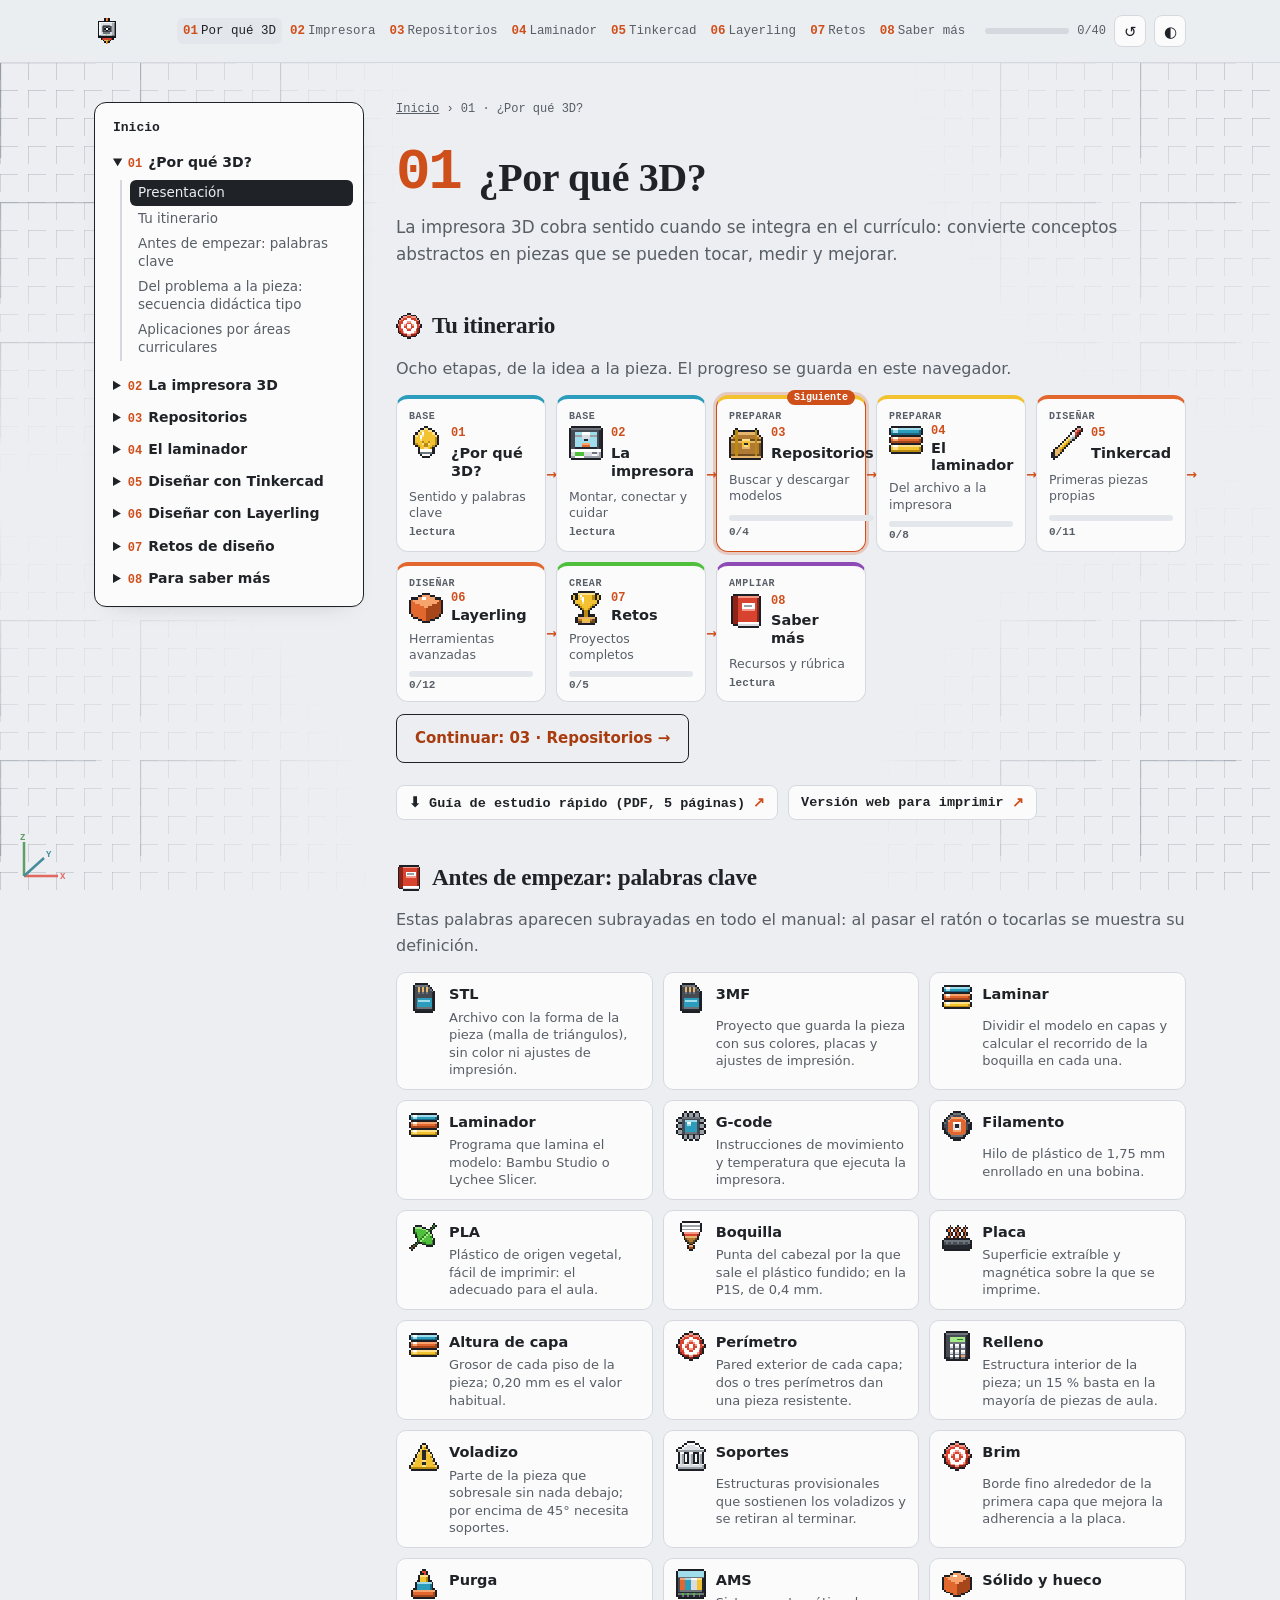
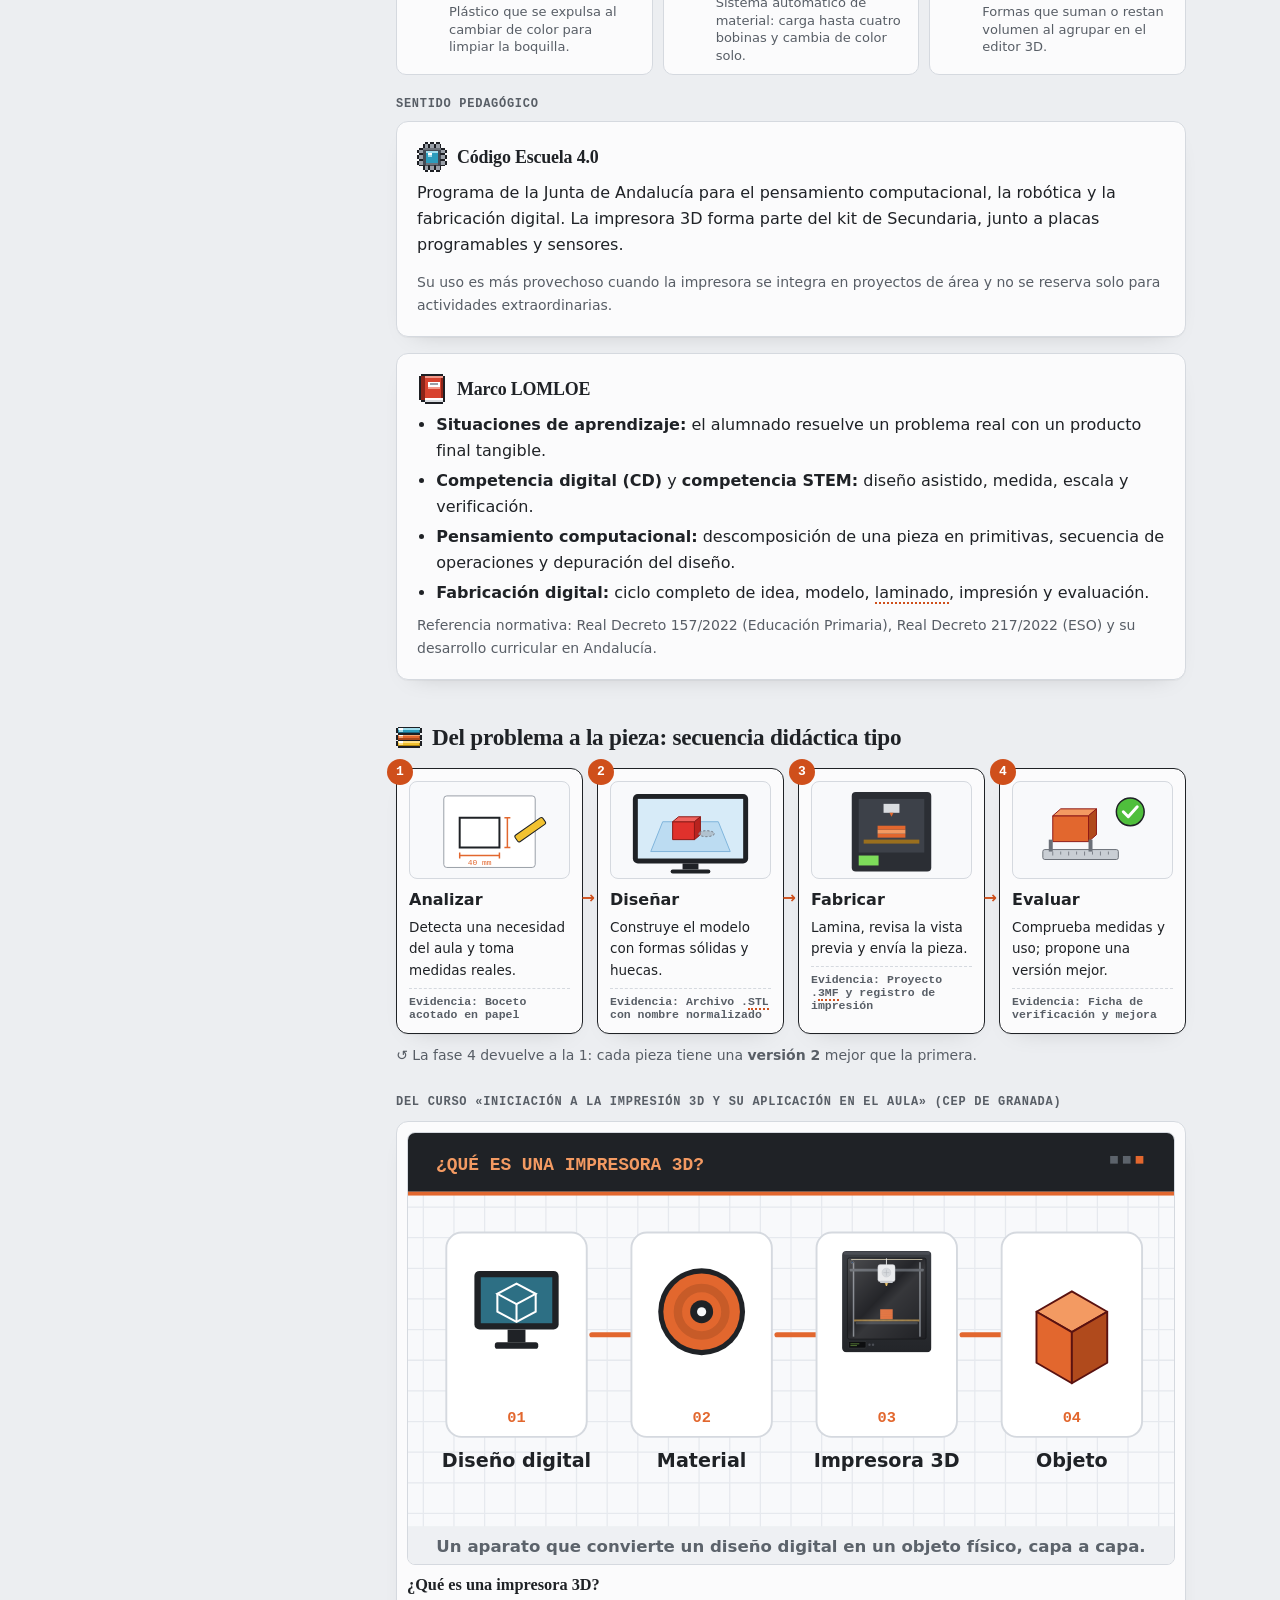
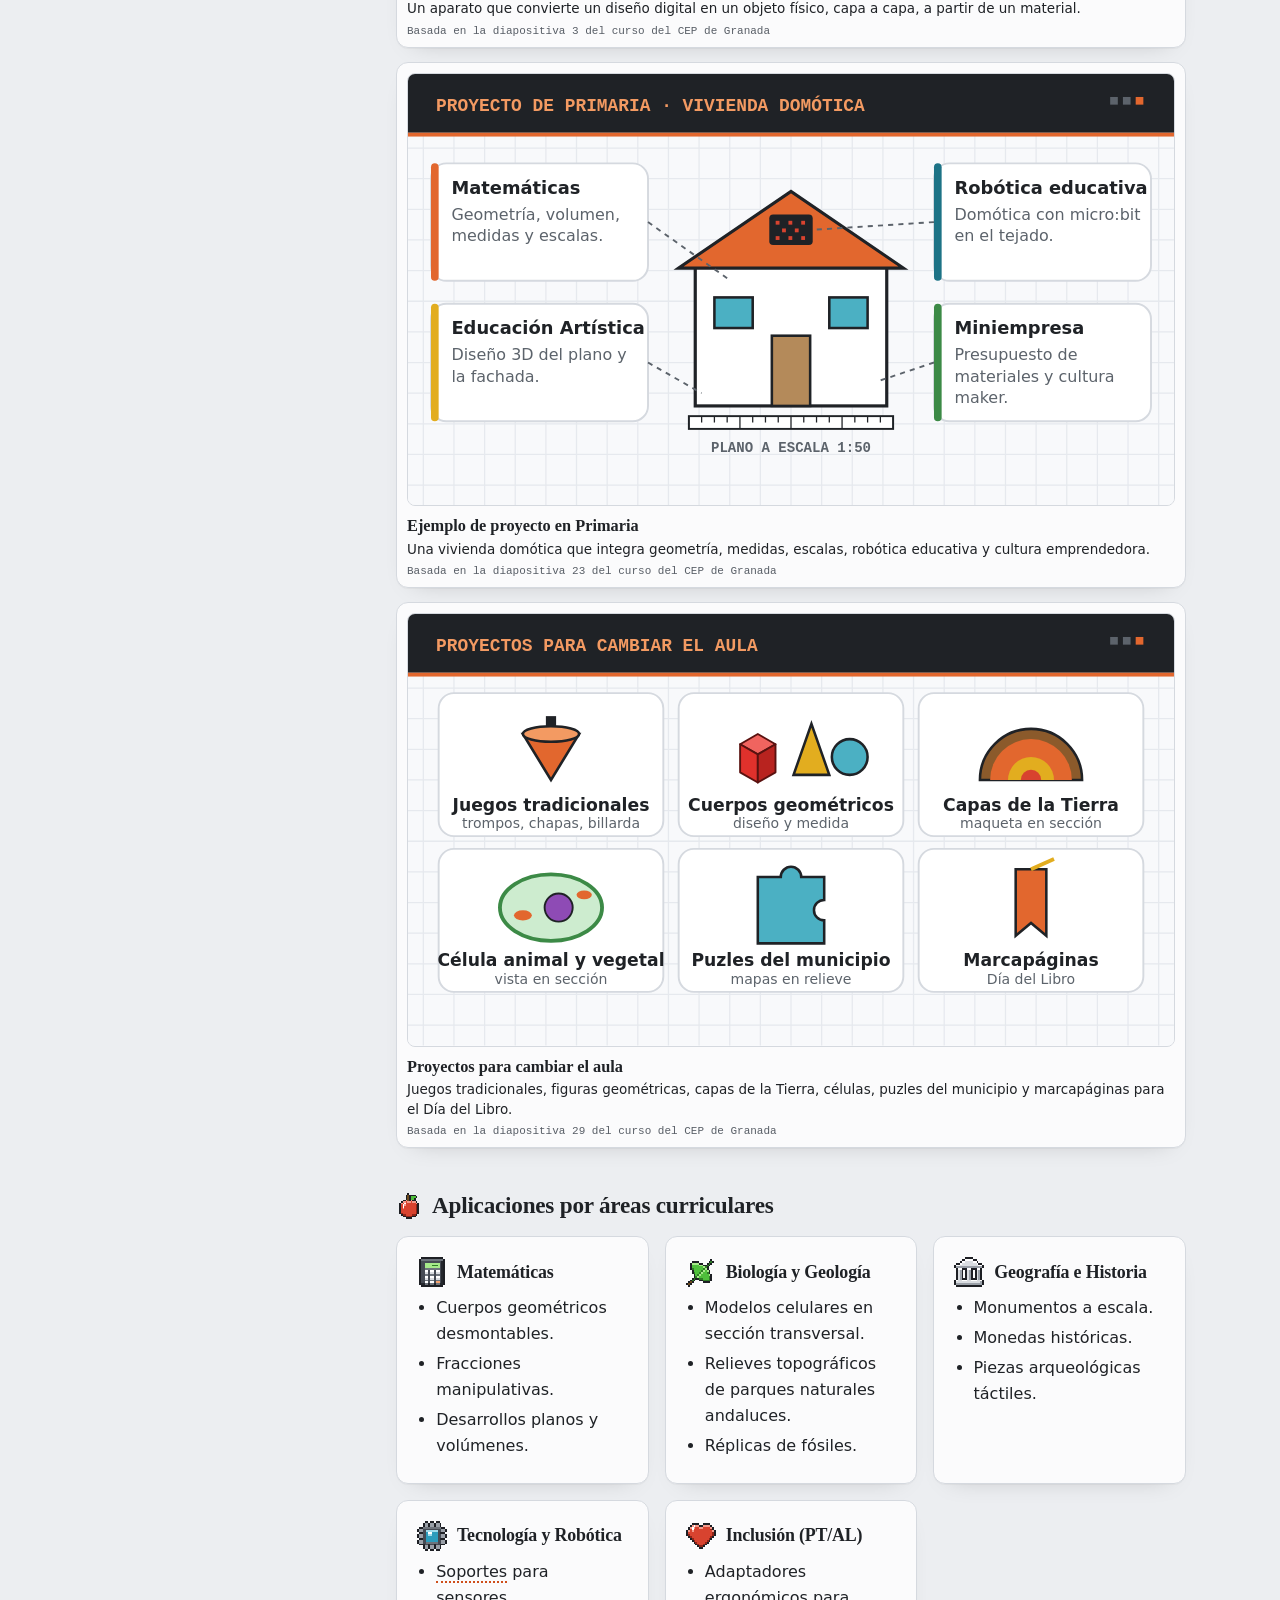
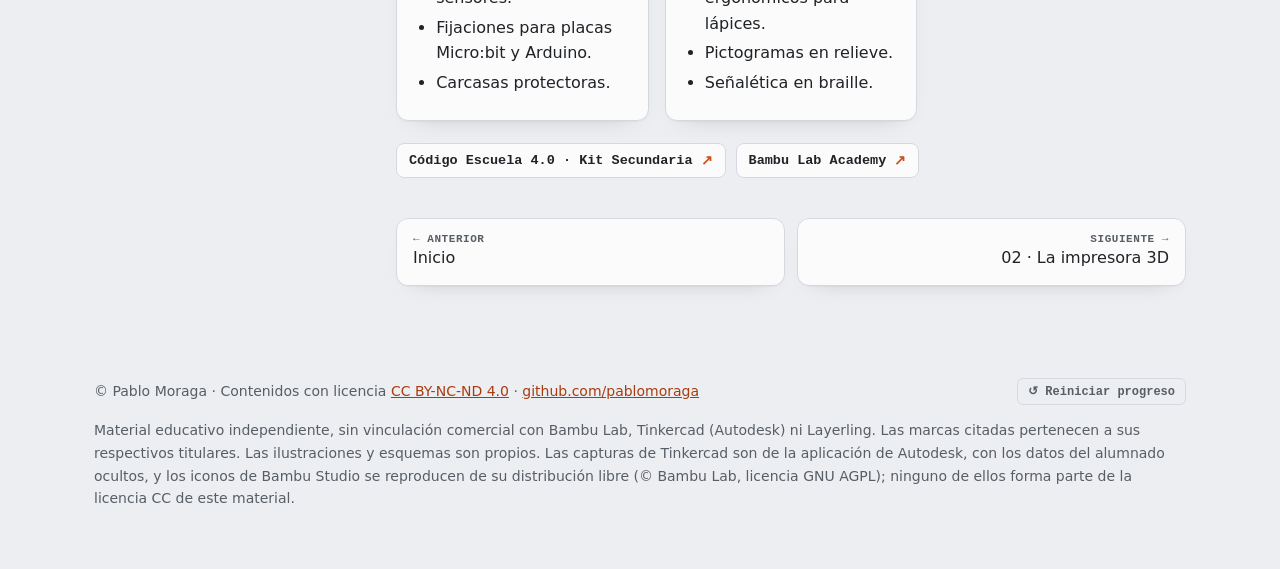
==== commit 2a63b03a: "Layerling: apartado de la interfaz con capturas e iconos reales - Ventana anotada, cinta grupo a gru" ====
--- a/01-por-que.html
+++ b/01-por-que.html
@@ -7,7 +7,7 @@
 <meta name="description" content="Manual práctico y secuencial para integrar el diseño y la impresión 3D en colegios e institutos de Andalucía (Código Escuela 4.0): Bambu Lab P1S, MakerWorld, Bambu Studio, Lychee Slicer, Tinkercad y Layerling.">
 <meta name="author" content="Pablo Moraga">
 <link rel="icon" href="data:image/svg+xml,%3Csvg xmlns='http://www.w3.org/2000/svg' viewBox='0 0 8 8' shape-rendering='crispEdges'%3E%3Crect x='1' y='0' width='6' height='8' fill='%231e1d1a'/%3E%3Crect x='0' y='1' width='8' height='6' fill='%231e1d1a'/%3E%3Crect x='1' y='1' width='6' height='6' fill='%23cf4f1b'/%3E%3Crect x='3' y='3' width='2' height='2' fill='%23ffffff'/%3E%3C/svg%3E">
-<link rel="stylesheet" href="css/estilo.css?v=78f446e2">
+<link rel="stylesheet" href="css/estilo.css?v=d2fb2b9b">
 </head>
 <body data-page="01-por-que.html">
 <a class="skip" href="#contenido">Saltar al contenido</a>
@@ -113,7 +113,7 @@
 
 <main id="contenido">
 <div class="wrap layout">
-<nav class="side" aria-label="Índice del manual"><details class="side-wrap" open><summary>Índice del manual</summary><a href="index.html" class="side-home">Inicio</a><ul class="side-tree"><li><details open><summary><span class="num">01</span>¿Por qué 3D?</summary><ul><li><a href="01-por-que.html" class="on" aria-current="page">Presentación</a></li><li><a href="#itinerario" data-sub="itinerario">Tu itinerario</a></li><li><a href="#glosario" data-sub="glosario">Antes de empezar: palabras clave</a></li><li><a href="#secuencia" data-sub="secuencia">Del problema a la pieza: secuencia didáctica tipo</a></li><li><a href="#aplicaciones-por-areas-curriculares" data-sub="aplicaciones-por-areas-curriculares">Aplicaciones por áreas curriculares</a></li></ul></details></li><li><details><summary><span class="num">02</span>La impresora 3D</summary><ul><li><a href="02-impresora.html">Presentación</a></li><li><a href="02-impresora.html#componentes-principales-de-la-p1s" data-sub="componentes-principales-de-la-p1s">Componentes principales de la P1S</a></li><li><a href="02-impresora.html#montaje-inicial-de-la-p1s" data-sub="montaje-inicial-de-la-p1s">Montaje inicial de la P1S</a></li><li><a href="02-impresora.html#el-ams-funcionamiento-y-montaje" data-sub="el-ams-funcionamiento-y-montaje">El AMS: funcionamiento y montaje</a></li><li><a href="02-impresora.html#materiales-y-seguridad-en-el-aula" data-sub="materiales-y-seguridad-en-el-aula">Materiales y seguridad en el aula</a></li><li><a href="02-impresora.html#conectividad-en-redes-educativas" data-sub="conectividad-en-redes-educativas">Conectividad en redes educativas</a></li><li><a href="02-impresora.html#iot" data-sub="iot">Alta en Andared_IoT por la dirección MAC (Séneca)</a></li><li><a href="02-impresora.html#ideas-clave-impresora" data-sub="ideas-clave-impresora">Ideas clave · La impresora</a></li></ul></details></li><li><details><summary><span class="num">03</span>Repositorios</summary><ul><li><a href="03-repositorios.html">Presentación</a></li><li><a href="03-repositorios.html#que-es-repositorio" data-sub="que-es-repositorio">¿Qué es un repositorio?</a></li><li><a href="03-repositorios.html#makerworld" data-sub="makerworld">MakerWorld</a></li><li><a href="03-repositorios.html#practica-en-makerworld" data-sub="practica-en-makerworld">Práctica en MakerWorld</a></li><li><a href="03-repositorios.html#makerlab" data-sub="makerlab">MakerLab: personalizar y modelar sin CAD</a></li><li><a href="03-repositorios.html#ideas-clave-repositorios" data-sub="ideas-clave-repositorios">Ideas clave · MakerWorld</a></li></ul></details></li><li><details><summary><span class="num">04</span>El laminador</summary><ul><li><a href="04-laminador.html">Presentación</a></li><li><a href="04-laminador.html#bambu-studio" data-sub="bambu-studio">Bambu Studio</a></li><li><a href="04-laminador.html#s-o-s-aula-incidencias-frecuentes" data-sub="s-o-s-aula-incidencias-frecuentes">S.O.S. Aula: incidencias frecuentes</a></li><li><a href="04-laminador.html#galeria-de-errores-de-impresion" data-sub="galeria-de-errores-de-impresion">Galería de errores de impresión</a></li><li><a href="04-laminador.html#diagnostico" data-sub="diagnostico">¿Qué le pasa a mi pieza?</a></li><li><a href="04-laminador.html#lychee-slicer" data-sub="lychee-slicer">Lychee Slicer</a></li><li><a href="04-laminador.html#handy" data-sub="handy">Control desde el móvil: Bambu Handy</a></li><li><a href="04-laminador.html#ideas-clave-laminador" data-sub="ideas-clave-laminador">Ideas clave · Bambu Studio</a></li></ul></details></li><li><details><summary><span class="num">05</span>Diseñar con Tinkercad</summary><ul><li><a href="05-tinkercad.html">Presentación</a></li><li><a href="05-tinkercad.html#tinkercad-en-doce-operaciones" data-sub="tinkercad-en-doce-operaciones">Tinkercad en doce operaciones</a></li><li><a href="05-tinkercad.html#tinkercad-real" data-sub="tinkercad-real">El editor real de Tinkercad</a></li><li><a href="05-tinkercad.html#clases" data-sub="clases">Clases en Tinkercad y Google Classroom</a></li><li><a href="05-tinkercad.html#atajos" data-sub="atajos">Atajos de teclado</a></li><li><a href="05-tinkercad.html#practicas-con-tinkercad" data-sub="practicas-con-tinkercad">Prácticas con Tinkercad</a></li><li><a href="05-tinkercad.html#cansat-tinkercad" data-sub="cansat-tinkercad">CanSat con Tinkercad En construcción</a></li><li><a href="05-tinkercad.html#ideas-clave-diseno" data-sub="ideas-clave-diseno">Ideas clave · Diseño 3D</a></li></ul></details></li><li><details><summary><span class="num">06</span>Diseñar con Layerling</summary><ul><li><a href="06-layerling.html">Presentación</a></li><li><a href="06-layerling.html#layerling-paso-a-paso" data-sub="layerling-paso-a-paso">Layerling paso a paso</a></li><li><a href="06-layerling.html#atajos-ly" data-sub="atajos-ly">Atajos de teclado</a></li><li><a href="06-layerling.html#practicas-con-layerling" data-sub="practicas-con-layerling">Prácticas con Layerling</a></li><li><a href="06-layerling.html#cansat-layerling" data-sub="cansat-layerling">CanSat con Layerling En construcción</a></li><li><a href="06-layerling.html#ahora-con-asistente-del-prompt-al-stl" data-sub="ahora-con-asistente-del-prompt-al-stl">Ahora con Asistente: del prompt al STL</a></li><li><a href="06-layerling.html#otras-herramientas" data-sub="otras-herramientas">Otras herramientas gratuitas de modelado</a></li></ul></details></li><li><details><summary><span class="num">07</span>Retos de diseño</summary><ul><li><a href="07-retos.html">Presentación</a></li><li><a href="07-retos.html#ideas-para-seguir-proyectos-del-curso" data-sub="ideas-para-seguir-proyectos-del-curso">Ideas para seguir: proyectos del curso</a></li></ul></details></li><li><details><summary><span class="num">08</span>Para saber más</summary><ul><li><a href="08-saber-mas.html">Presentación</a></li><li><a href="08-saber-mas.html#tab-prof" data-sub="tab-prof">Para el profesorado</a></li><li><a href="08-saber-mas.html#tab-lam" data-sub="tab-lam">Otros laminadores</a></li><li><a href="08-saber-mas.html#tab-rec" data-sub="tab-rec">Recursos</a></li><li><a href="08-saber-mas.html#tab-cred" data-sub="tab-cred">Créditos y licencias</a></li></ul></details></li></ul></details></nav>
+<nav class="side" aria-label="Índice del manual"><details class="side-wrap" open><summary>Índice del manual</summary><a href="index.html" class="side-home">Inicio</a><ul class="side-tree"><li><details open><summary><span class="num">01</span>¿Por qué 3D?</summary><ul><li><a href="01-por-que.html" class="on" aria-current="page">Presentación</a></li><li><a href="#itinerario" data-sub="itinerario">Tu itinerario</a></li><li><a href="#glosario" data-sub="glosario">Antes de empezar: palabras clave</a></li><li><a href="#secuencia" data-sub="secuencia">Del problema a la pieza: secuencia didáctica tipo</a></li><li><a href="#aplicaciones-por-areas-curriculares" data-sub="aplicaciones-por-areas-curriculares">Aplicaciones por áreas curriculares</a></li></ul></details></li><li><details><summary><span class="num">02</span>La impresora 3D</summary><ul><li><a href="02-impresora.html">Presentación</a></li><li><a href="02-impresora.html#componentes-principales-de-la-p1s" data-sub="componentes-principales-de-la-p1s">Componentes principales de la P1S</a></li><li><a href="02-impresora.html#montaje-inicial-de-la-p1s" data-sub="montaje-inicial-de-la-p1s">Montaje inicial de la P1S</a></li><li><a href="02-impresora.html#el-ams-funcionamiento-y-montaje" data-sub="el-ams-funcionamiento-y-montaje">El AMS: funcionamiento y montaje</a></li><li><a href="02-impresora.html#materiales-y-seguridad-en-el-aula" data-sub="materiales-y-seguridad-en-el-aula">Materiales y seguridad en el aula</a></li><li><a href="02-impresora.html#conectividad-en-redes-educativas" data-sub="conectividad-en-redes-educativas">Conectividad en redes educativas</a></li><li><a href="02-impresora.html#iot" data-sub="iot">Alta en Andared_IoT por la dirección MAC (Séneca)</a></li><li><a href="02-impresora.html#ideas-clave-impresora" data-sub="ideas-clave-impresora">Ideas clave · La impresora</a></li></ul></details></li><li><details><summary><span class="num">03</span>Repositorios</summary><ul><li><a href="03-repositorios.html">Presentación</a></li><li><a href="03-repositorios.html#que-es-repositorio" data-sub="que-es-repositorio">¿Qué es un repositorio?</a></li><li><a href="03-repositorios.html#makerworld" data-sub="makerworld">MakerWorld</a></li><li><a href="03-repositorios.html#practica-en-makerworld" data-sub="practica-en-makerworld">Práctica en MakerWorld</a></li><li><a href="03-repositorios.html#makerlab" data-sub="makerlab">MakerLab: personalizar y modelar sin CAD</a></li><li><a href="03-repositorios.html#ideas-clave-repositorios" data-sub="ideas-clave-repositorios">Ideas clave · MakerWorld</a></li></ul></details></li><li><details><summary><span class="num">04</span>El laminador</summary><ul><li><a href="04-laminador.html">Presentación</a></li><li><a href="04-laminador.html#bambu-studio" data-sub="bambu-studio">Bambu Studio</a></li><li><a href="04-laminador.html#s-o-s-aula-incidencias-frecuentes" data-sub="s-o-s-aula-incidencias-frecuentes">S.O.S. Aula: incidencias frecuentes</a></li><li><a href="04-laminador.html#galeria-de-errores-de-impresion" data-sub="galeria-de-errores-de-impresion">Galería de errores de impresión</a></li><li><a href="04-laminador.html#diagnostico" data-sub="diagnostico">¿Qué le pasa a mi pieza?</a></li><li><a href="04-laminador.html#lychee-slicer" data-sub="lychee-slicer">Lychee Slicer</a></li><li><a href="04-laminador.html#handy" data-sub="handy">Control desde el móvil: Bambu Handy</a></li><li><a href="04-laminador.html#ideas-clave-laminador" data-sub="ideas-clave-laminador">Ideas clave · Bambu Studio</a></li></ul></details></li><li><details><summary><span class="num">05</span>Diseñar con Tinkercad</summary><ul><li><a href="05-tinkercad.html">Presentación</a></li><li><a href="05-tinkercad.html#tinkercad-en-doce-operaciones" data-sub="tinkercad-en-doce-operaciones">Tinkercad en doce operaciones</a></li><li><a href="05-tinkercad.html#tinkercad-real" data-sub="tinkercad-real">El editor real de Tinkercad</a></li><li><a href="05-tinkercad.html#clases" data-sub="clases">Clases en Tinkercad y Google Classroom</a></li><li><a href="05-tinkercad.html#atajos" data-sub="atajos">Atajos de teclado</a></li><li><a href="05-tinkercad.html#practicas-con-tinkercad" data-sub="practicas-con-tinkercad">Prácticas con Tinkercad</a></li><li><a href="05-tinkercad.html#cansat-tinkercad" data-sub="cansat-tinkercad">CanSat con Tinkercad En construcción</a></li><li><a href="05-tinkercad.html#ideas-clave-diseno" data-sub="ideas-clave-diseno">Ideas clave · Diseño 3D</a></li></ul></details></li><li><details><summary><span class="num">06</span>Diseñar con Layerling</summary><ul><li><a href="06-layerling.html">Presentación</a></li><li><a href="06-layerling.html#interfaz-layerling" data-sub="interfaz-layerling">La interfaz de Layerling</a></li><li><a href="06-layerling.html#layerling-paso-a-paso" data-sub="layerling-paso-a-paso">Layerling paso a paso</a></li><li><a href="06-layerling.html#atajos-ly" data-sub="atajos-ly">Atajos de teclado</a></li><li><a href="06-layerling.html#practicas-con-layerling" data-sub="practicas-con-layerling">Prácticas con Layerling</a></li><li><a href="06-layerling.html#cansat-layerling" data-sub="cansat-layerling">CanSat con Layerling En construcción</a></li><li><a href="06-layerling.html#ahora-con-asistente-del-prompt-al-stl" data-sub="ahora-con-asistente-del-prompt-al-stl">Ahora con Asistente: del prompt al STL</a></li><li><a href="06-layerling.html#otras-herramientas" data-sub="otras-herramientas">Otras herramientas gratuitas de modelado</a></li></ul></details></li><li><details><summary><span class="num">07</span>Retos de diseño</summary><ul><li><a href="07-retos.html">Presentación</a></li><li><a href="07-retos.html#ideas-para-seguir-proyectos-del-curso" data-sub="ideas-para-seguir-proyectos-del-curso">Ideas para seguir: proyectos del curso</a></li></ul></details></li><li><details><summary><span class="num">08</span>Para saber más</summary><ul><li><a href="08-saber-mas.html">Presentación</a></li><li><a href="08-saber-mas.html#tab-prof" data-sub="tab-prof">Para el profesorado</a></li><li><a href="08-saber-mas.html#tab-lam" data-sub="tab-lam">Otros laminadores</a></li><li><a href="08-saber-mas.html#tab-rec" data-sub="tab-rec">Recursos</a></li><li><a href="08-saber-mas.html#tab-cred" data-sub="tab-cred">Créditos y licencias</a></li></ul></details></li></ul></details></nav>
 <div class="page-main">
 <p class="crumbs"><a href="index.html">Inicio</a> › 01 · ¿Por qué 3D?</p>
 <!-- 01 POR QUÉ 3D -->
@@ -191,6 +191,6 @@
   </div>
 </footer>
 
-<script src="js/app.js?v=78f446e2"></script>
+<script src="js/app.js?v=d2fb2b9b"></script>
 </body>
 </html>
--- a/css/estilo.css
+++ b/css/estilo.css
@@ -457,7 +457,7 @@
 .phones figure{margin:0;text-align:center}
 .phones svg{width:100%;max-width:200px;height:auto}
 .phones figcaption{font:600 12px var(--mono);color:var(--muted);margin-top:6px}
-.wk:not(.wide) .pin span{display:none}.wk:not(.wide) .pin.l,.wk:not(.wide) .pin.d{transform:translate(-13px,-13px)}
+.wk:not(.wide) .pin span,.wk.nolab .pin span{display:none}.wk.nolab .pin.l,.wk.nolab .pin.d{transform:translate(-13px,-13px)}.wk:not(.wide) .pin.l,.wk:not(.wide) .pin.d{transform:translate(-13px,-13px)}
 @media (max-width:760px){.pin span{display:none}.pin.d{transform:translate(-13px,-13px)}}
 
 /* Challenges */
@@ -570,6 +570,18 @@
 @keyframes print3d-up{from{clip-path:inset(100% 0 0 0)}to{clip-path:inset(-15% -10% -15% -5%)}}
 @media (prefers-reduced-motion:reduce){.hero h1 .print3d{animation:none}}
 
+/* Cinta de Layerling por grupos */
+.lyrib{display:grid;grid-template-columns:repeat(auto-fill,minmax(min(100%,270px),1fr));gap:12px;margin:8px 0 6px}
+.lyrib section{border:2px solid var(--gc);border-radius:12px;background:var(--card);overflow:hidden}
+.lyrib h4{margin:0;padding:6px 12px;background:var(--gc);color:#fff;font:700 12.5px var(--mono);text-transform:uppercase;letter-spacing:.05em}
+.lyrib ul{list-style:none;margin:0;padding:6px 10px}
+.lyrib li{display:flex;gap:10px;align-items:center;padding:4px 0;border-bottom:1px dashed var(--line)}
+.lyrib li:last-child{border-bottom:0}
+.lyrib img{width:34px;height:34px;flex:0 0 34px;border-radius:6px;background:#fff;border:1px solid var(--line)}
+.lyrib b{display:block;font-size:13.5px;line-height:1.2}
+.lyrib small{display:block;font-size:12px;color:var(--muted);line-height:1.3}
+.lyrib p{margin:0;padding:6px 12px 10px;font-size:12px;color:var(--muted)}
+
 /* ---- Páginas con menú lateral ---- */
 .layout{display:grid;grid-template-columns:270px minmax(0,1fr);gap:32px;align-items:start;padding-top:calc(var(--offset) + 18px)}
 .layout.home{padding-top:28px}
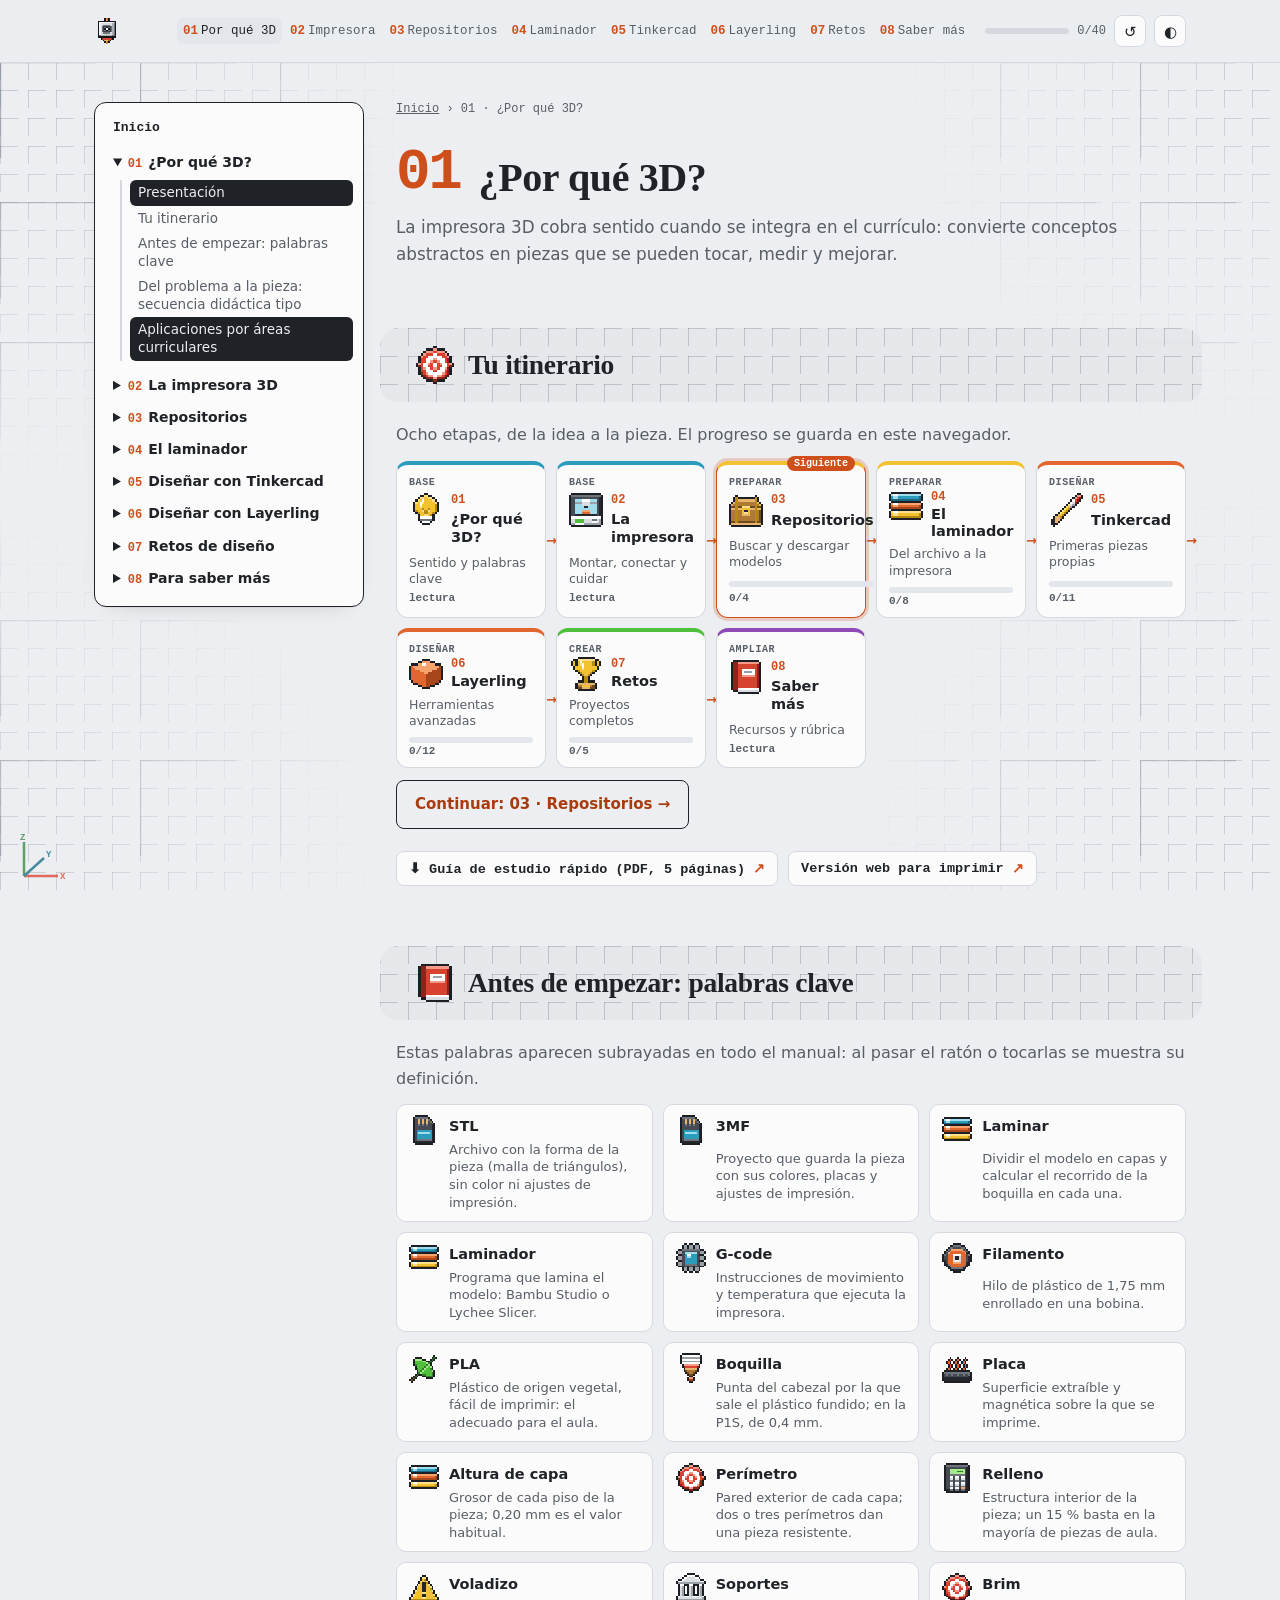
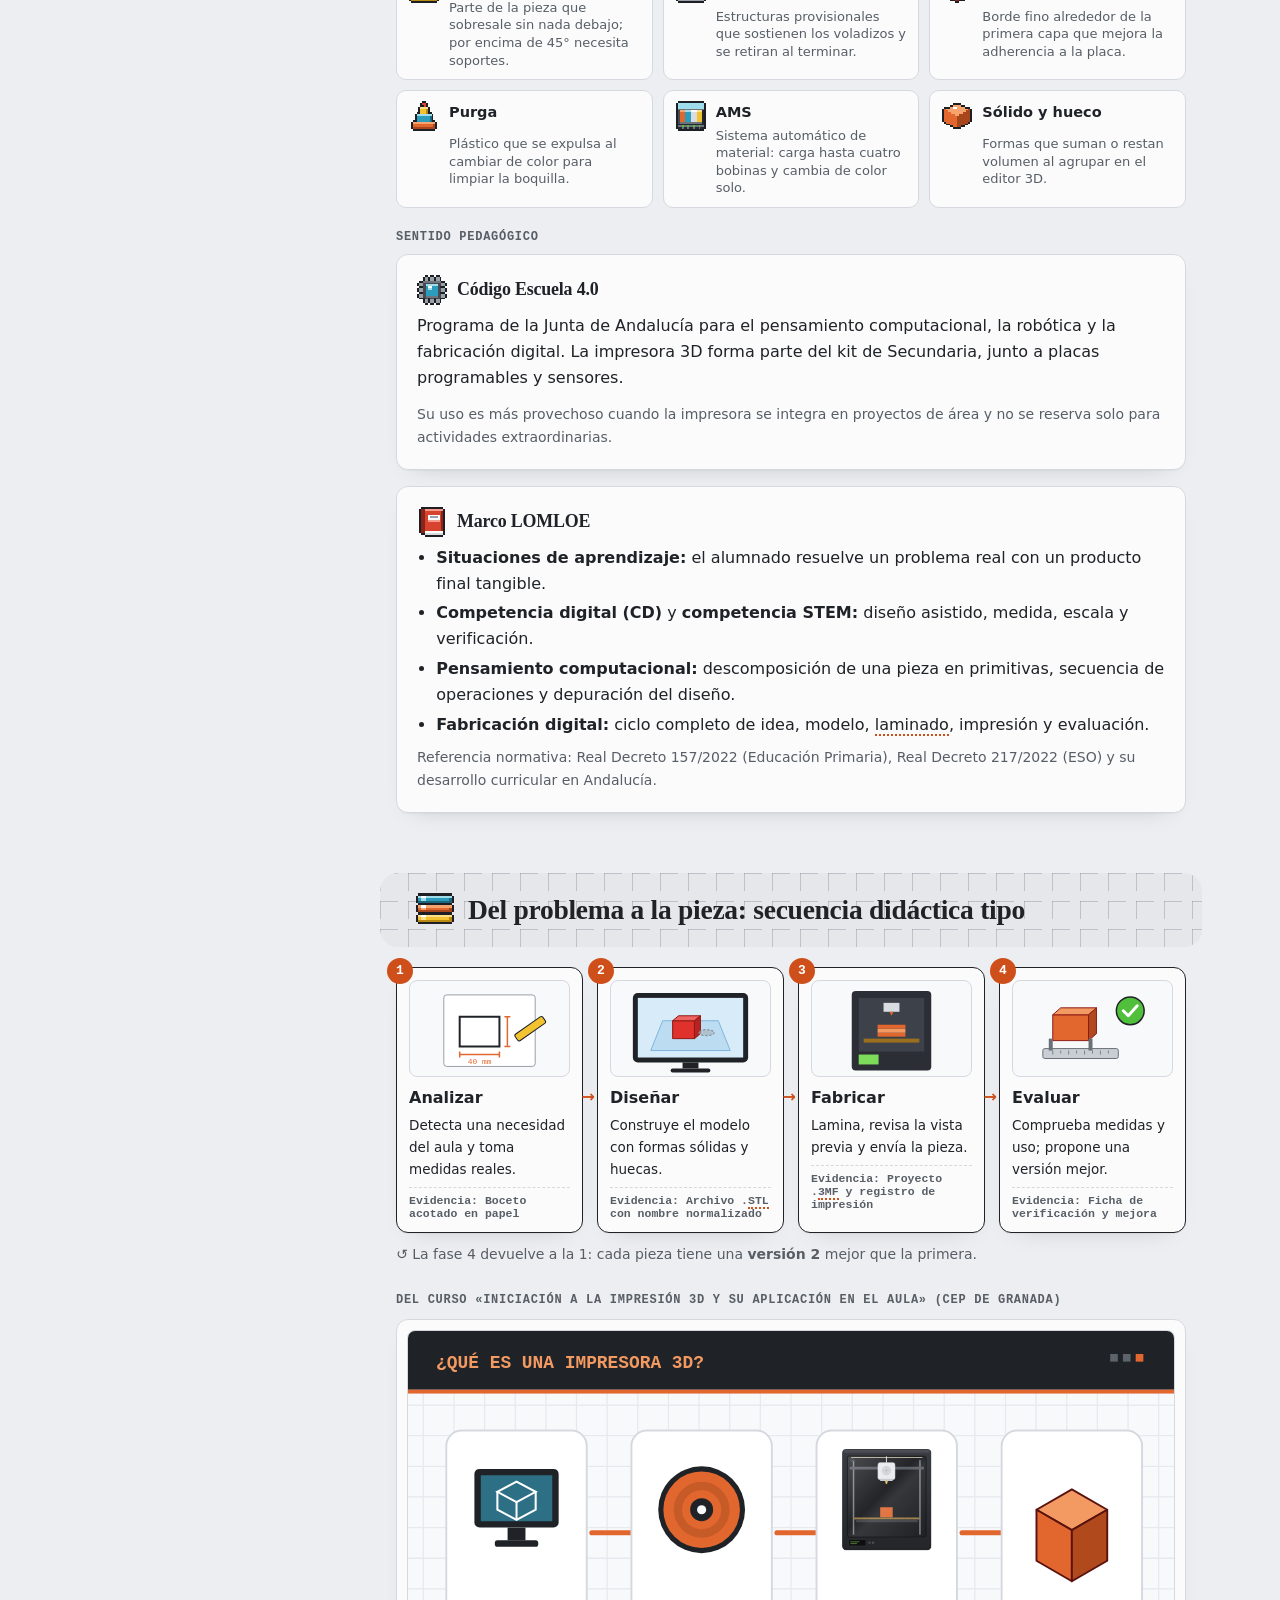
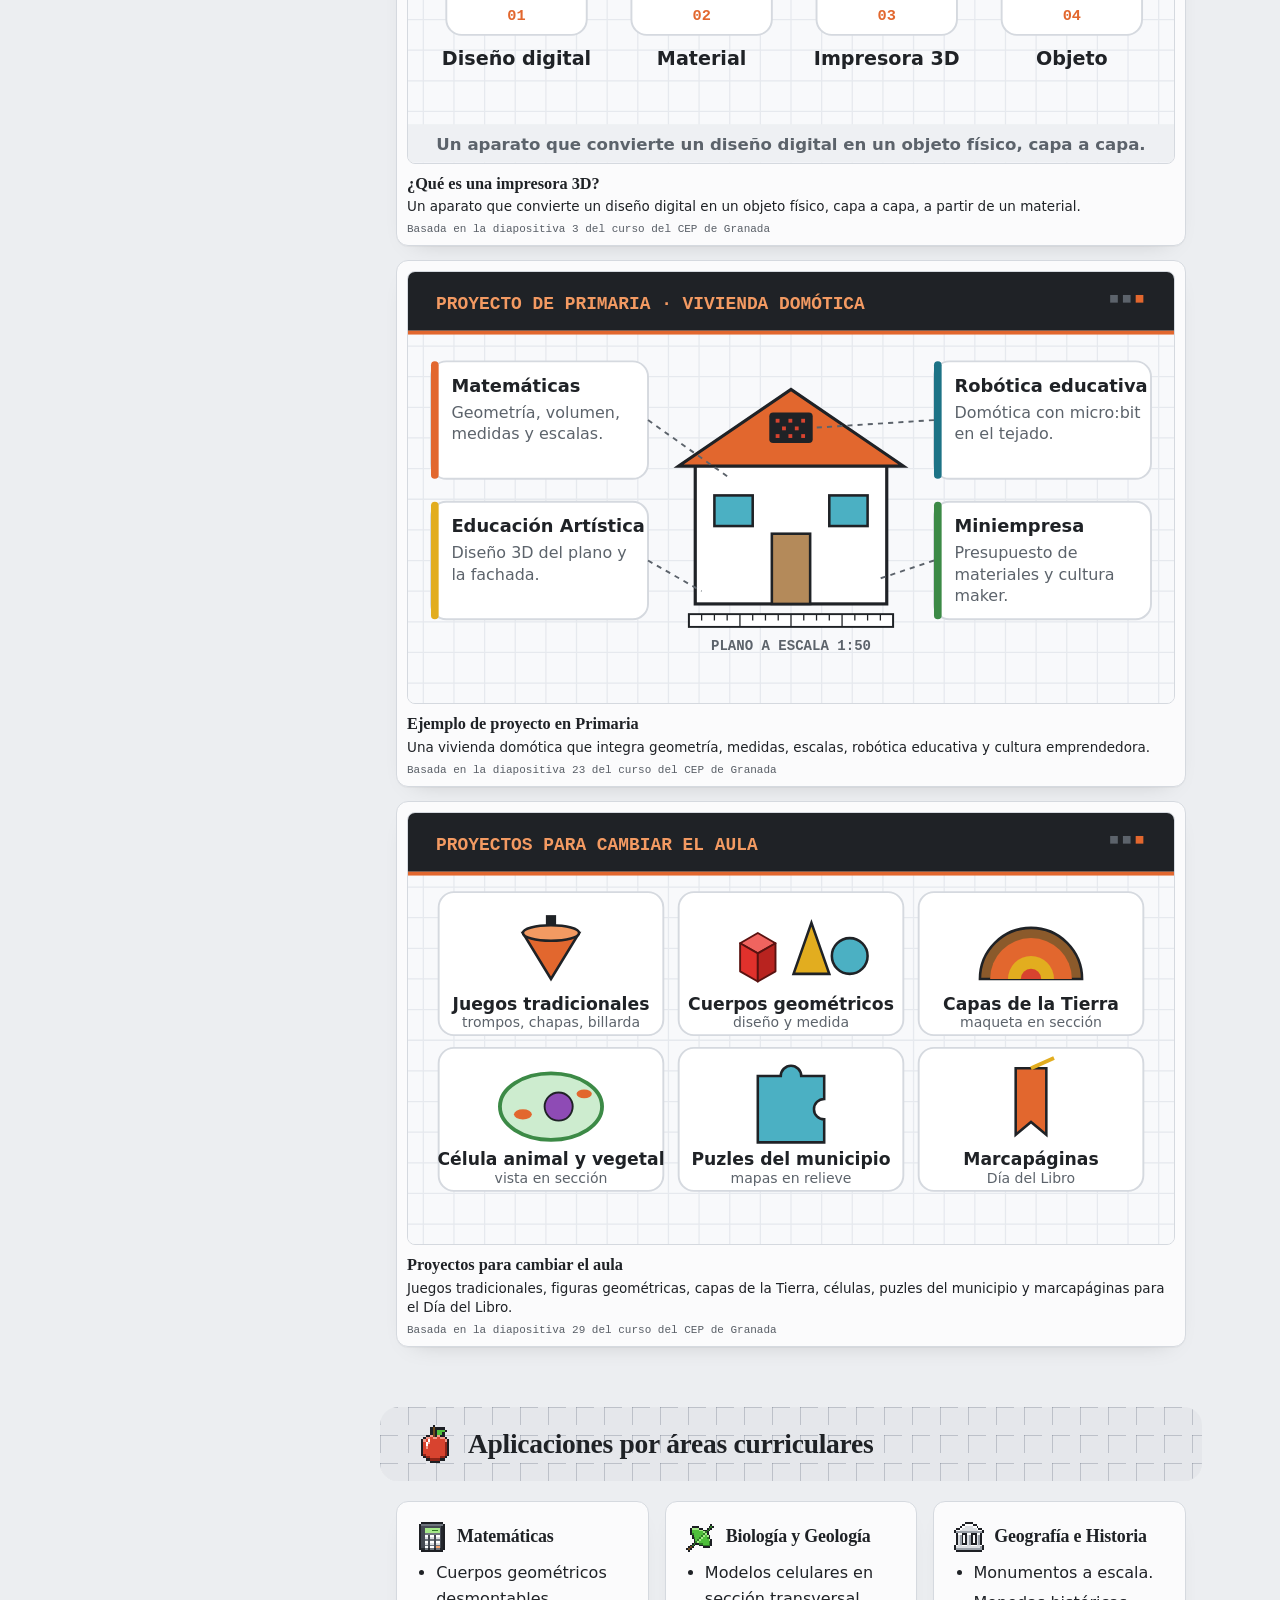
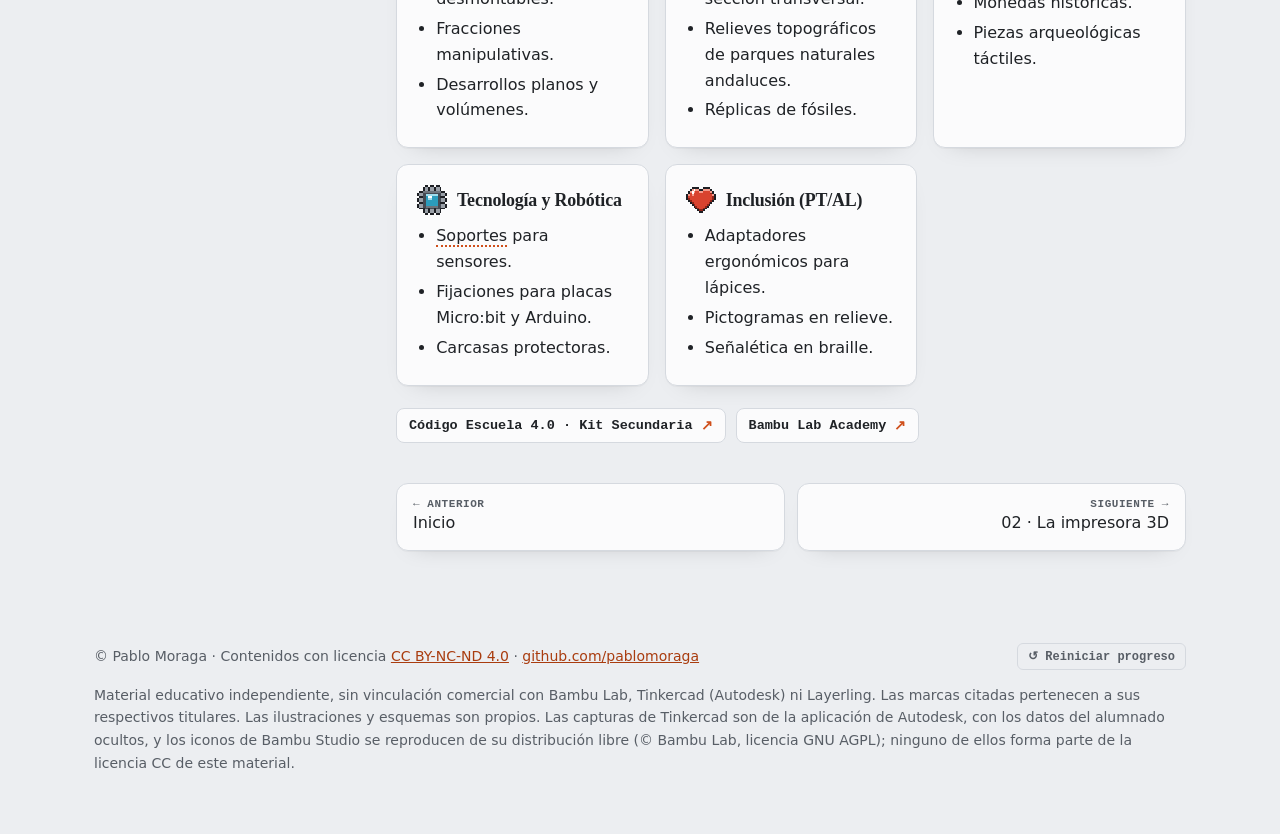
==== commit caf16d0d: "Separar visualmente los apartados e icono de hotend en prácticas y retos - Cabecera de cada apartado" ====
--- a/01-por-que.html
+++ b/01-por-que.html
@@ -7,7 +7,7 @@
 <meta name="description" content="Manual práctico y secuencial para integrar el diseño y la impresión 3D en colegios e institutos de Andalucía (Código Escuela 4.0): Bambu Lab P1S, MakerWorld, Bambu Studio, Lychee Slicer, Tinkercad y Layerling.">
 <meta name="author" content="Pablo Moraga">
 <link rel="icon" href="data:image/svg+xml,%3Csvg xmlns='http://www.w3.org/2000/svg' viewBox='0 0 8 8' shape-rendering='crispEdges'%3E%3Crect x='1' y='0' width='6' height='8' fill='%231e1d1a'/%3E%3Crect x='0' y='1' width='8' height='6' fill='%231e1d1a'/%3E%3Crect x='1' y='1' width='6' height='6' fill='%23cf4f1b'/%3E%3Crect x='3' y='3' width='2' height='2' fill='%23ffffff'/%3E%3C/svg%3E">
-<link rel="stylesheet" href="css/estilo.css?v=d2fb2b9b">
+<link rel="stylesheet" href="css/estilo.css?v=4bc8bbcd">
 </head>
 <body data-page="01-por-que.html">
 <a class="skip" href="#contenido">Saltar al contenido</a>
@@ -191,6 +191,6 @@
   </div>
 </footer>
 
-<script src="js/app.js?v=d2fb2b9b"></script>
+<script src="js/app.js?v=4bc8bbcd"></script>
 </body>
 </html>
--- a/css/estilo.css
+++ b/css/estilo.css
@@ -128,8 +128,15 @@
 .sec-head h2{font-size:clamp(1.8rem,3.6vw,2.5rem);margin:0}
 .sec-head .kick{grid-column:1/-1;color:var(--muted);max-width:760px;margin:6px 0 0;font-size:1.05rem}
 .sec-count{font:600 12px var(--mono);color:var(--muted);border:1px solid var(--line);border-radius:999px;padding:3px 10px;background:var(--card);margin-left:8px;vertical-align:middle;white-space:nowrap}
-.sub{display:flex;align-items:center;gap:10px;margin:44px 0 16px;font-size:1.45rem}
-.sub .px{width:26px;height:26px}
+.sub{display:flex;align-items:center;gap:14px;margin:60px 0 20px;padding:18px 20px;font-size:1.72rem;line-height:1.2;position:relative;isolation:isolate}
+.sub .px{width:38px;height:38px}
+.sub::before{content:"";position:absolute;inset:0 -16px;z-index:-1;border-radius:18px;
+  background-color:color-mix(in srgb,var(--bg2) 82%,transparent);
+  background-image:url("data:image/svg+xml,%3Csvg xmlns='http://www.w3.org/2000/svg' width='28' height='28'%3E%3Cpath d='M0 .5H18M.5 0V18' fill='none' stroke='%23606c7a' stroke-opacity='.30'/%3E%3C/svg%3E");
+  box-shadow:0 10px 26px rgba(31,34,38,.13),0 1px 0 rgba(31,34,38,.06);
+  -webkit-mask-image:radial-gradient(140% 190% at 50% 50%,#000 58%,transparent 100%);mask-image:radial-gradient(140% 190% at 50% 50%,#000 58%,transparent 100%)}
+.sub small{font-size:12.5px}
+@media (max-width:759px){.sub{font-size:1.4rem;padding:14px 12px}.sub .px{width:30px;height:30px}.sub::before{inset:0 -8px}}
 .sub small{font:600 12px var(--mono);color:var(--accent-ink);letter-spacing:.05em;text-transform:uppercase}
 .mini{font:700 12px var(--mono);letter-spacing:.06em;text-transform:uppercase;color:var(--muted);margin:22px 0 10px}
 
@@ -582,6 +589,8 @@
 .lyrib small{display:block;font-size:12px;color:var(--muted);line-height:1.3}
 .lyrib p{margin:0;padding:6px 12px 10px;font-size:12px;color:var(--muted)}
 
+.task-h .task-ic{width:30px;height:30px;flex:0 0 30px}
+
 /* ---- Páginas con menú lateral ---- */
 .layout{display:grid;grid-template-columns:270px minmax(0,1fr);gap:32px;align-items:start;padding-top:calc(var(--offset) + 18px)}
 .layout.home{padding-top:28px}
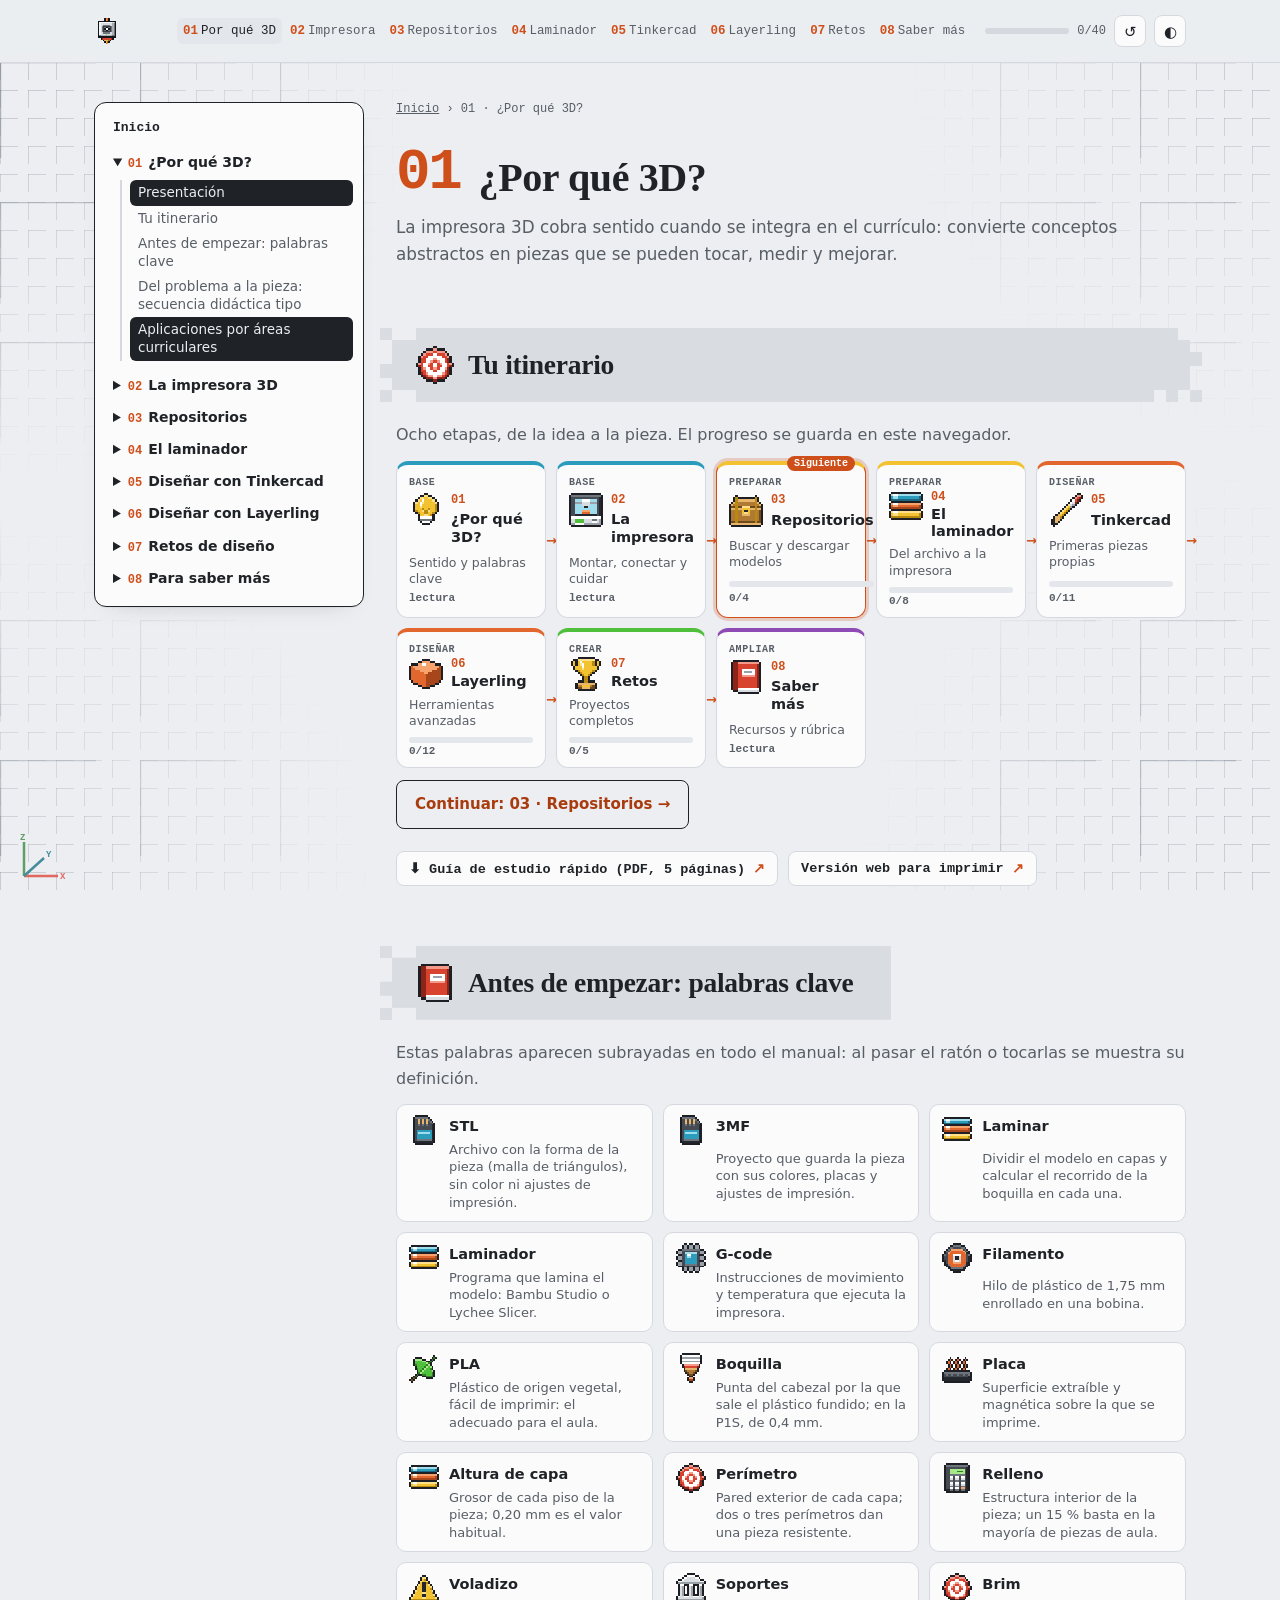
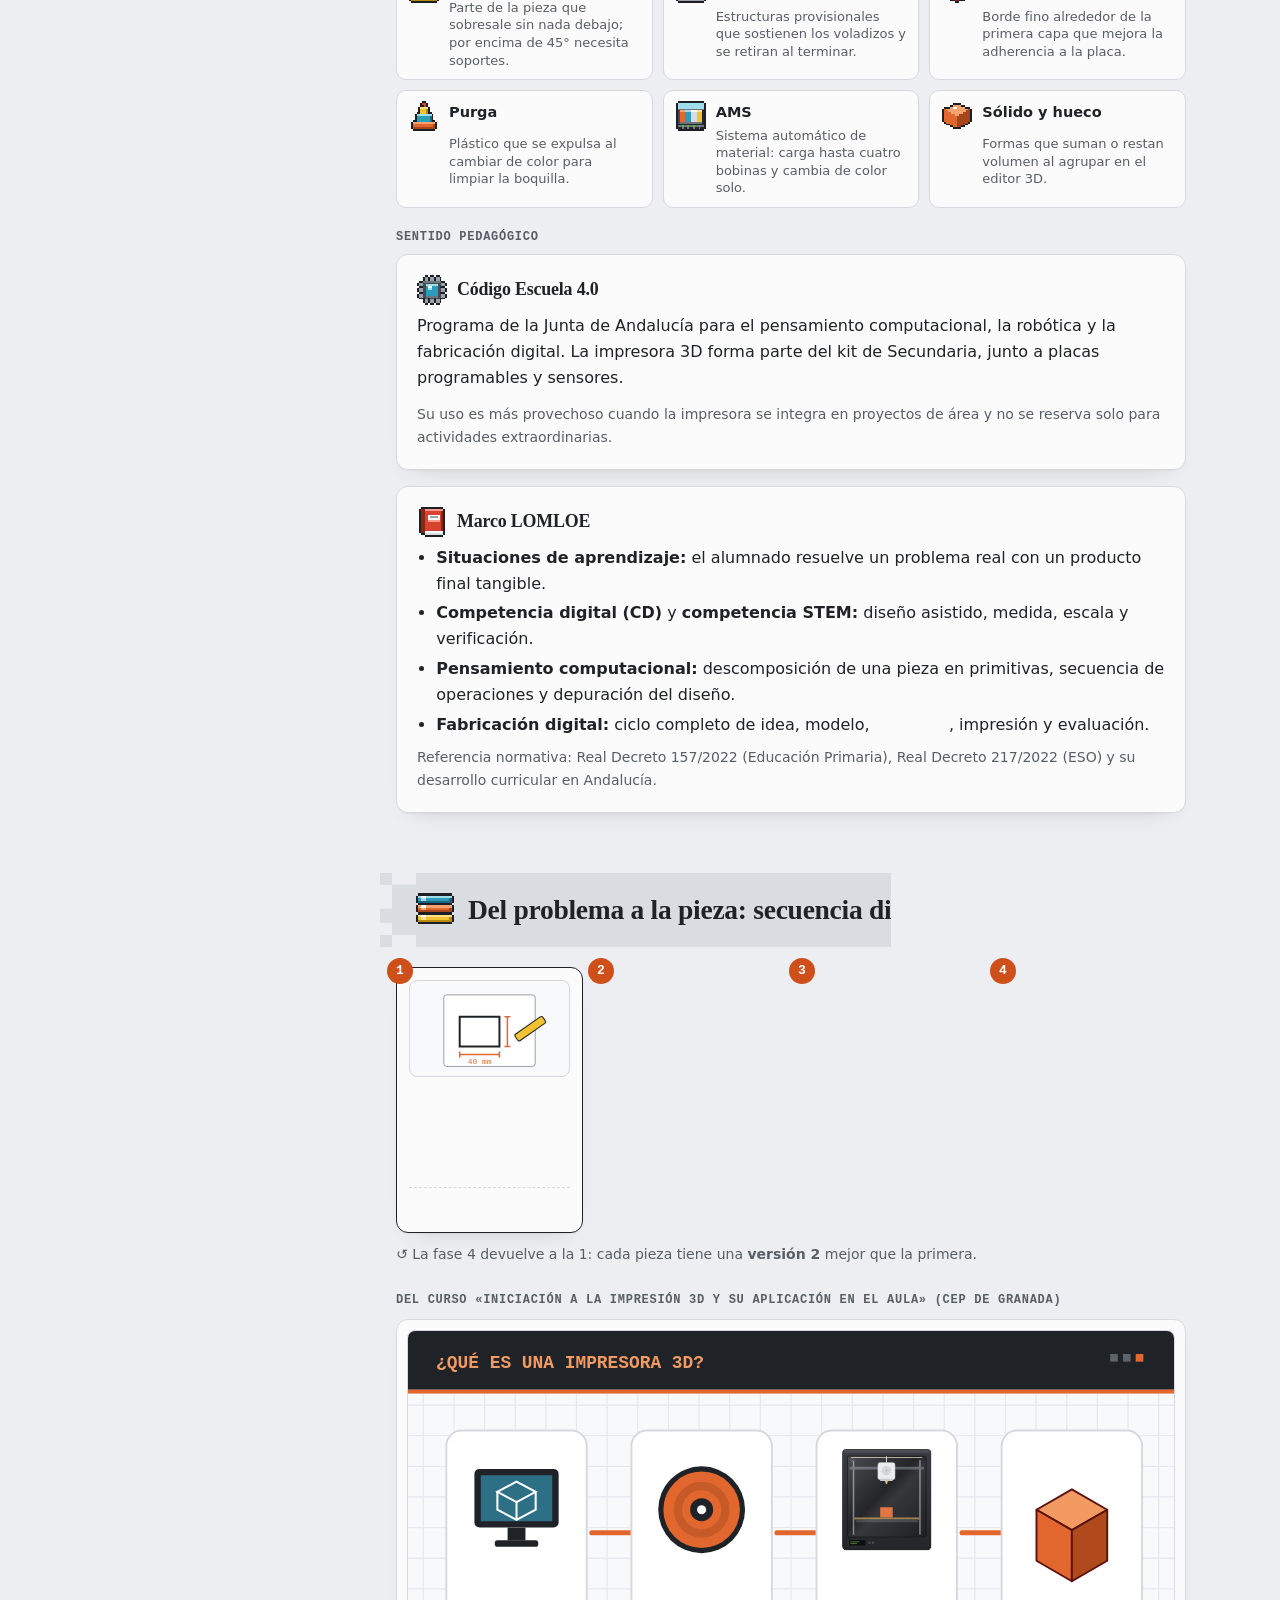
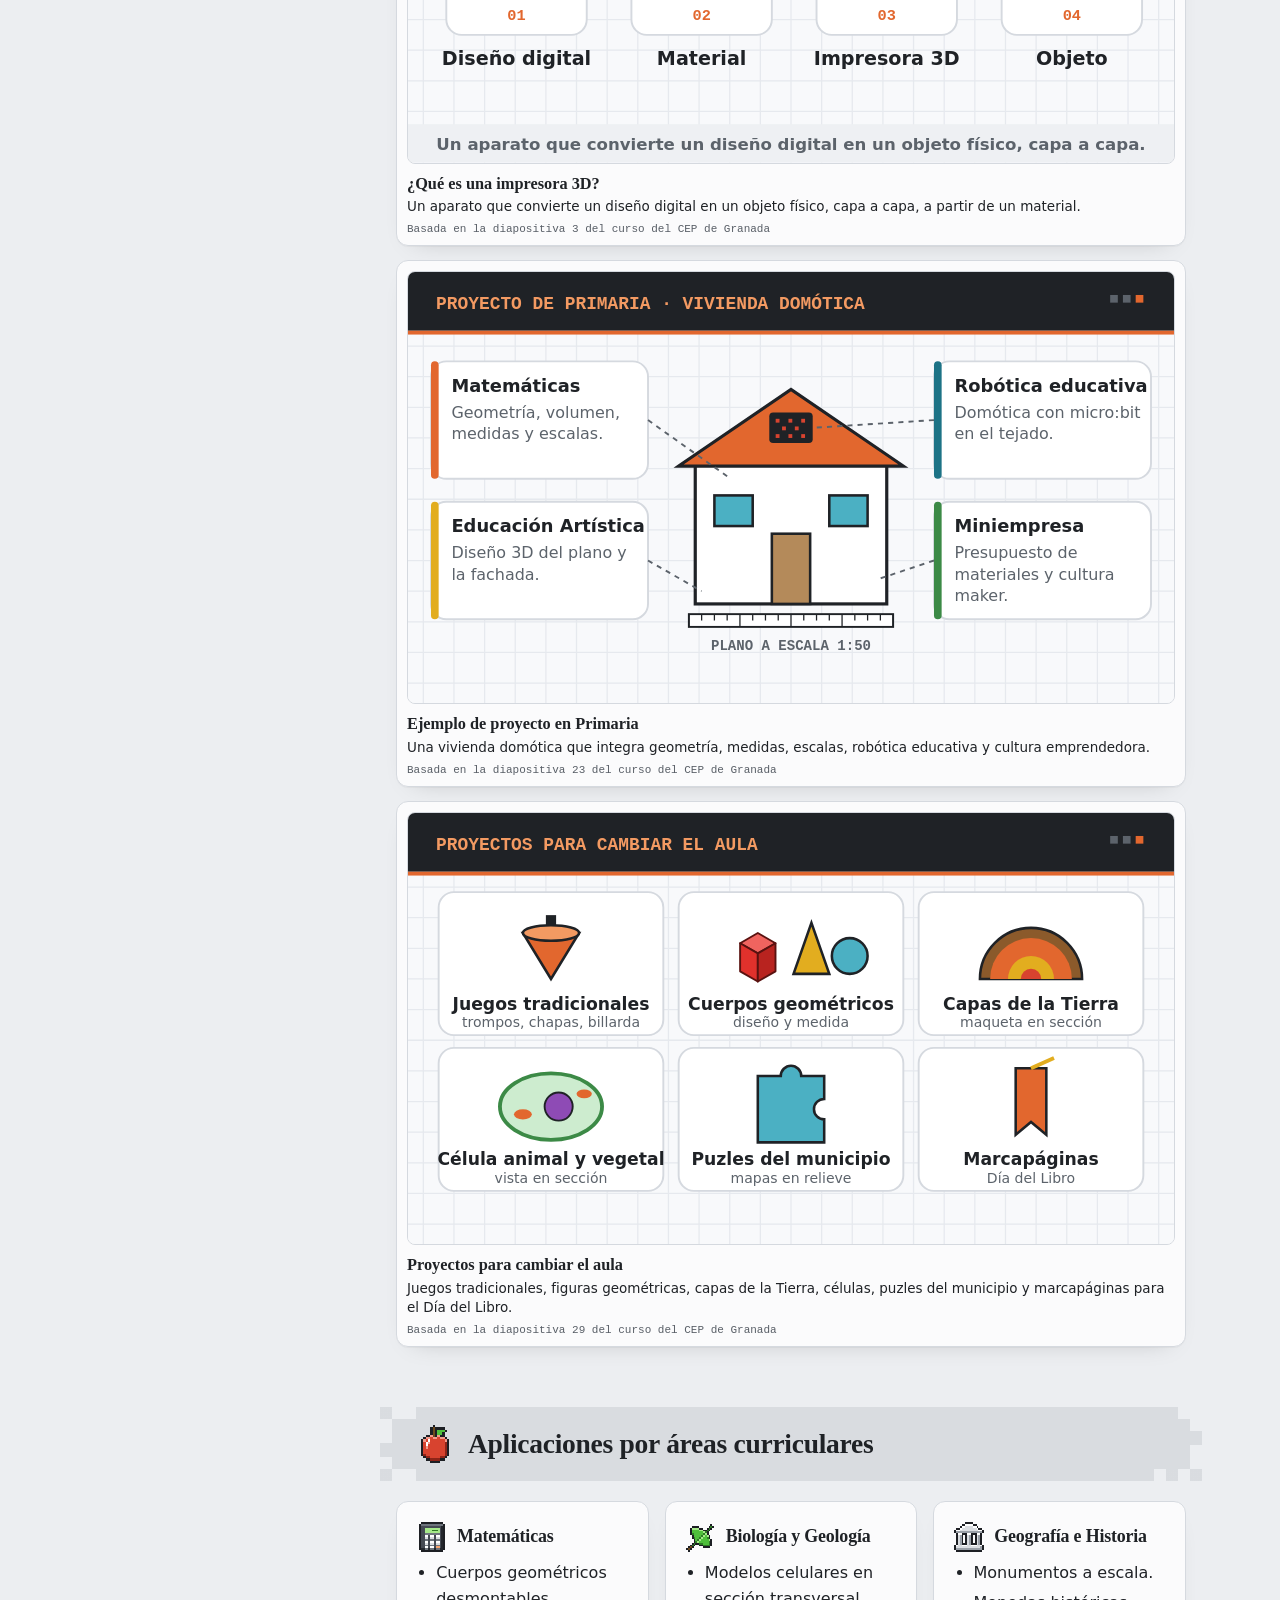
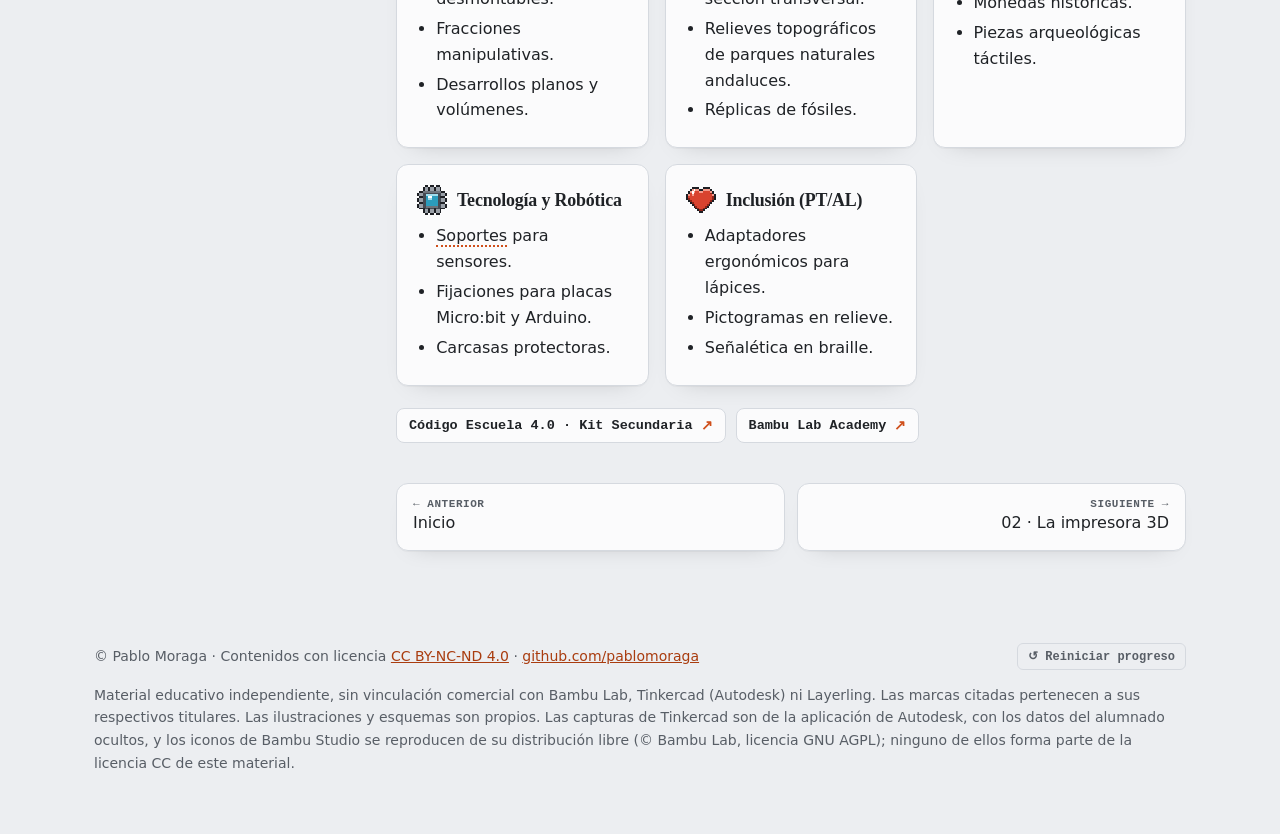
==== commit 443115cf: "Banda de apartado sólida con esquinas escalonadas distintas en cada lado Co-Authored-By: Claude Opus" ====
--- a/01-por-que.html
+++ b/01-por-que.html
@@ -7,7 +7,7 @@
 <meta name="description" content="Manual práctico y secuencial para integrar el diseño y la impresión 3D en colegios e institutos de Andalucía (Código Escuela 4.0): Bambu Lab P1S, MakerWorld, Bambu Studio, Lychee Slicer, Tinkercad y Layerling.">
 <meta name="author" content="Pablo Moraga">
 <link rel="icon" href="data:image/svg+xml,%3Csvg xmlns='http://www.w3.org/2000/svg' viewBox='0 0 8 8' shape-rendering='crispEdges'%3E%3Crect x='1' y='0' width='6' height='8' fill='%231e1d1a'/%3E%3Crect x='0' y='1' width='8' height='6' fill='%231e1d1a'/%3E%3Crect x='1' y='1' width='6' height='6' fill='%23cf4f1b'/%3E%3Crect x='3' y='3' width='2' height='2' fill='%23ffffff'/%3E%3C/svg%3E">
-<link rel="stylesheet" href="css/estilo.css?v=4bc8bbcd">
+<link rel="stylesheet" href="css/estilo.css?v=d91ba56b">
 </head>
 <body data-page="01-por-que.html">
 <a class="skip" href="#contenido">Saltar al contenido</a>
@@ -191,6 +191,6 @@
   </div>
 </footer>
 
-<script src="js/app.js?v=4bc8bbcd"></script>
+<script src="js/app.js?v=d91ba56b"></script>
 </body>
 </html>
--- a/css/estilo.css
+++ b/css/estilo.css
@@ -130,13 +130,19 @@
 .sec-count{font:600 12px var(--mono);color:var(--muted);border:1px solid var(--line);border-radius:999px;padding:3px 10px;background:var(--card);margin-left:8px;vertical-align:middle;white-space:nowrap}
 .sub{display:flex;align-items:center;gap:14px;margin:60px 0 20px;padding:18px 20px;font-size:1.72rem;line-height:1.2;position:relative;isolation:isolate}
 .sub .px{width:38px;height:38px}
-.sub::before{content:"";position:absolute;inset:0 -16px;z-index:-1;border-radius:18px;
-  background-color:color-mix(in srgb,var(--bg2) 82%,transparent);
-  background-image:url("data:image/svg+xml,%3Csvg xmlns='http://www.w3.org/2000/svg' width='28' height='28'%3E%3Cpath d='M0 .5H18M.5 0V18' fill='none' stroke='%23606c7a' stroke-opacity='.30'/%3E%3C/svg%3E");
-  box-shadow:0 10px 26px rgba(31,34,38,.13),0 1px 0 rgba(31,34,38,.06);
-  -webkit-mask-image:radial-gradient(140% 190% at 50% 50%,#000 58%,transparent 100%);mask-image:radial-gradient(140% 190% at 50% 50%,#000 58%,transparent 100%)}
+.sub::before,.sub::after{content:"";position:absolute;inset:0 -16px;z-index:-1;--band:color-mix(in srgb,var(--bg2),var(--ink) 5%)}
+.sub::before{background:var(--band);
+  clip-path:polygon(0 36px,12px 36px,12px 12px,36px 12px,36px 0,
+    calc(100% - 24px) 0,calc(100% - 24px) 12px,calc(100% - 12px) 12px,calc(100% - 12px) 24px,100% 24px,
+    100% calc(100% - 36px),calc(100% - 12px) calc(100% - 36px),calc(100% - 12px) calc(100% - 12px),calc(100% - 48px) calc(100% - 12px),calc(100% - 48px) 100%,
+    36px 100%,36px calc(100% - 12px),12px calc(100% - 12px),12px calc(100% - 24px),0 calc(100% - 24px))}
+.sub::after{background:
+    linear-gradient(var(--band),var(--band)) left 0 top 0/12px 12px no-repeat,
+    linear-gradient(var(--band),var(--band)) right 0 bottom 0/12px 12px no-repeat,
+    linear-gradient(var(--band),var(--band)) right 24px bottom 0/12px 12px no-repeat,
+    linear-gradient(var(--band),var(--band)) left 0 bottom 0/12px 12px no-repeat}
 .sub small{font-size:12.5px}
-@media (max-width:759px){.sub{font-size:1.4rem;padding:14px 12px}.sub .px{width:30px;height:30px}.sub::before{inset:0 -8px}}
+@media (max-width:759px){.sub{font-size:1.4rem;padding:14px 12px}.sub .px{width:30px;height:30px}.sub::before,.sub::after{inset:0 -8px}}
 .sub small{font:600 12px var(--mono);color:var(--accent-ink);letter-spacing:.05em;text-transform:uppercase}
 .mini{font:700 12px var(--mono);letter-spacing:.06em;text-transform:uppercase;color:var(--muted);margin:22px 0 10px}
 
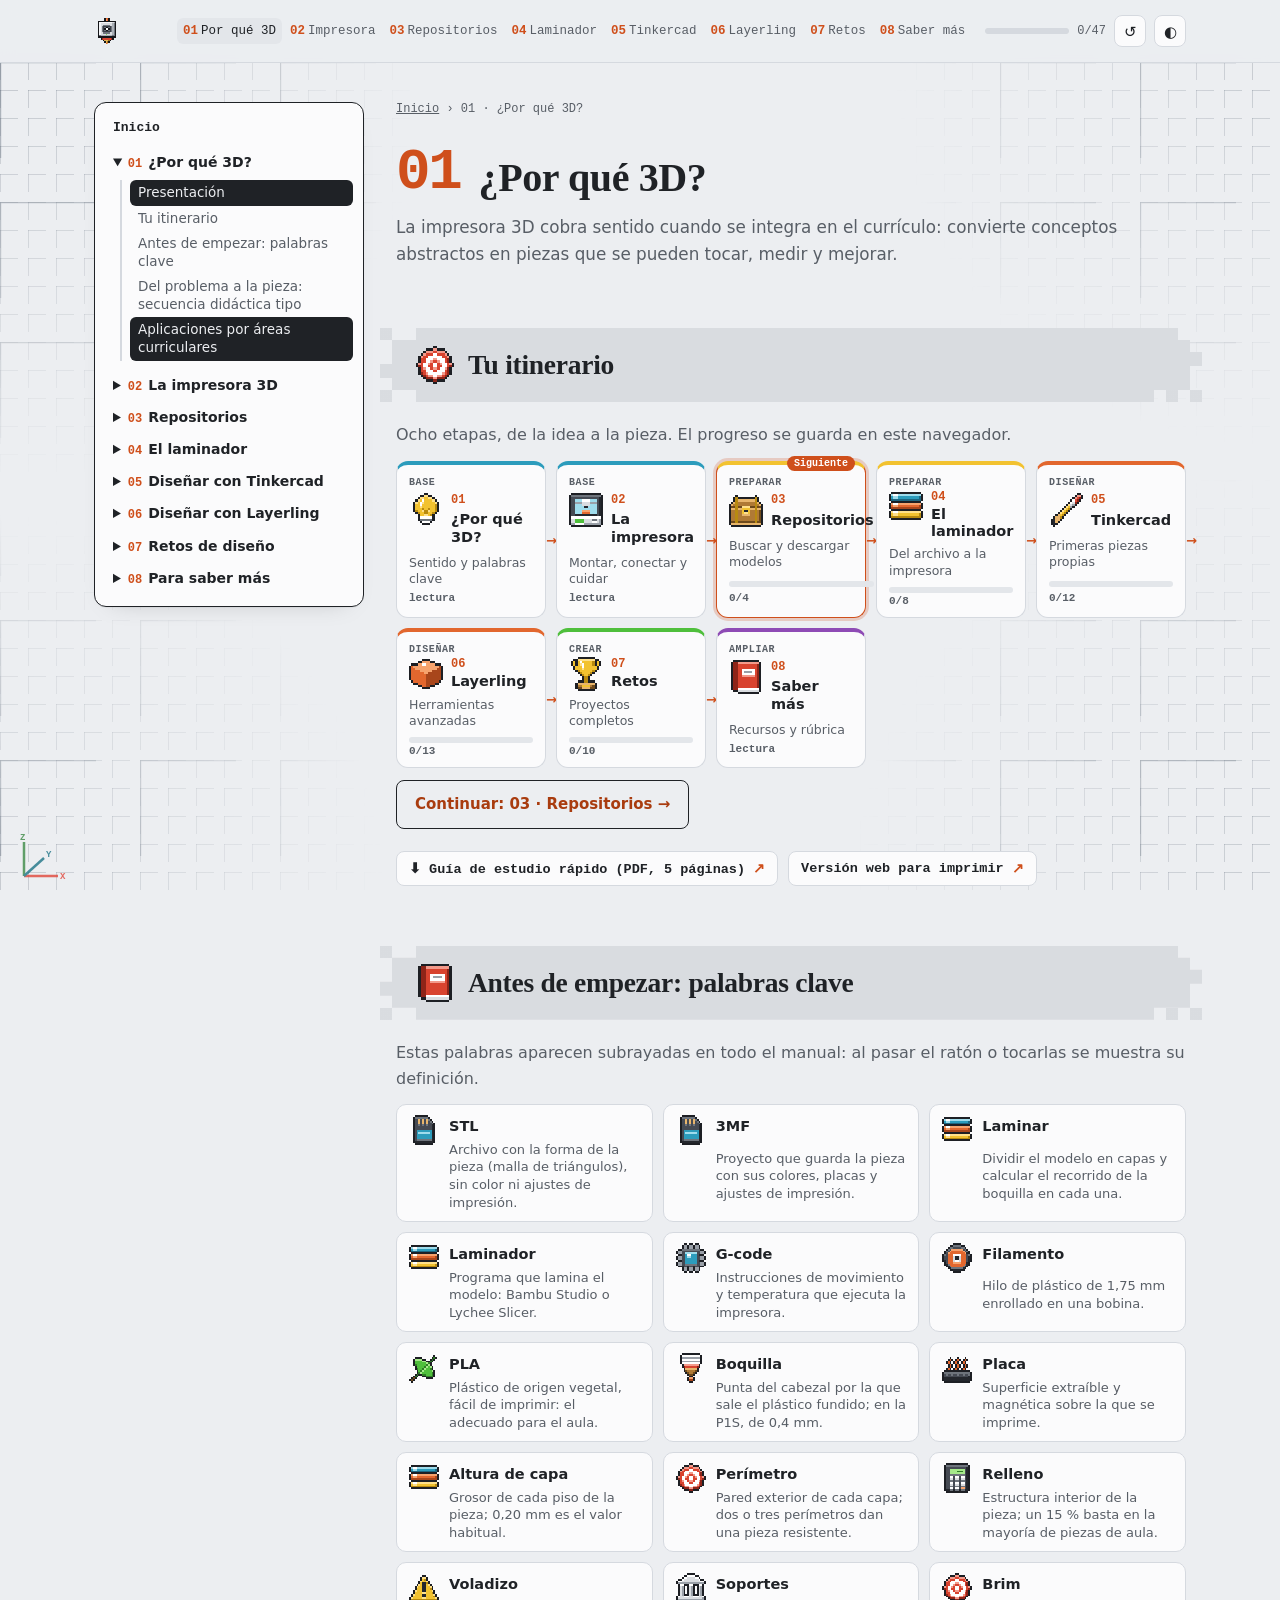
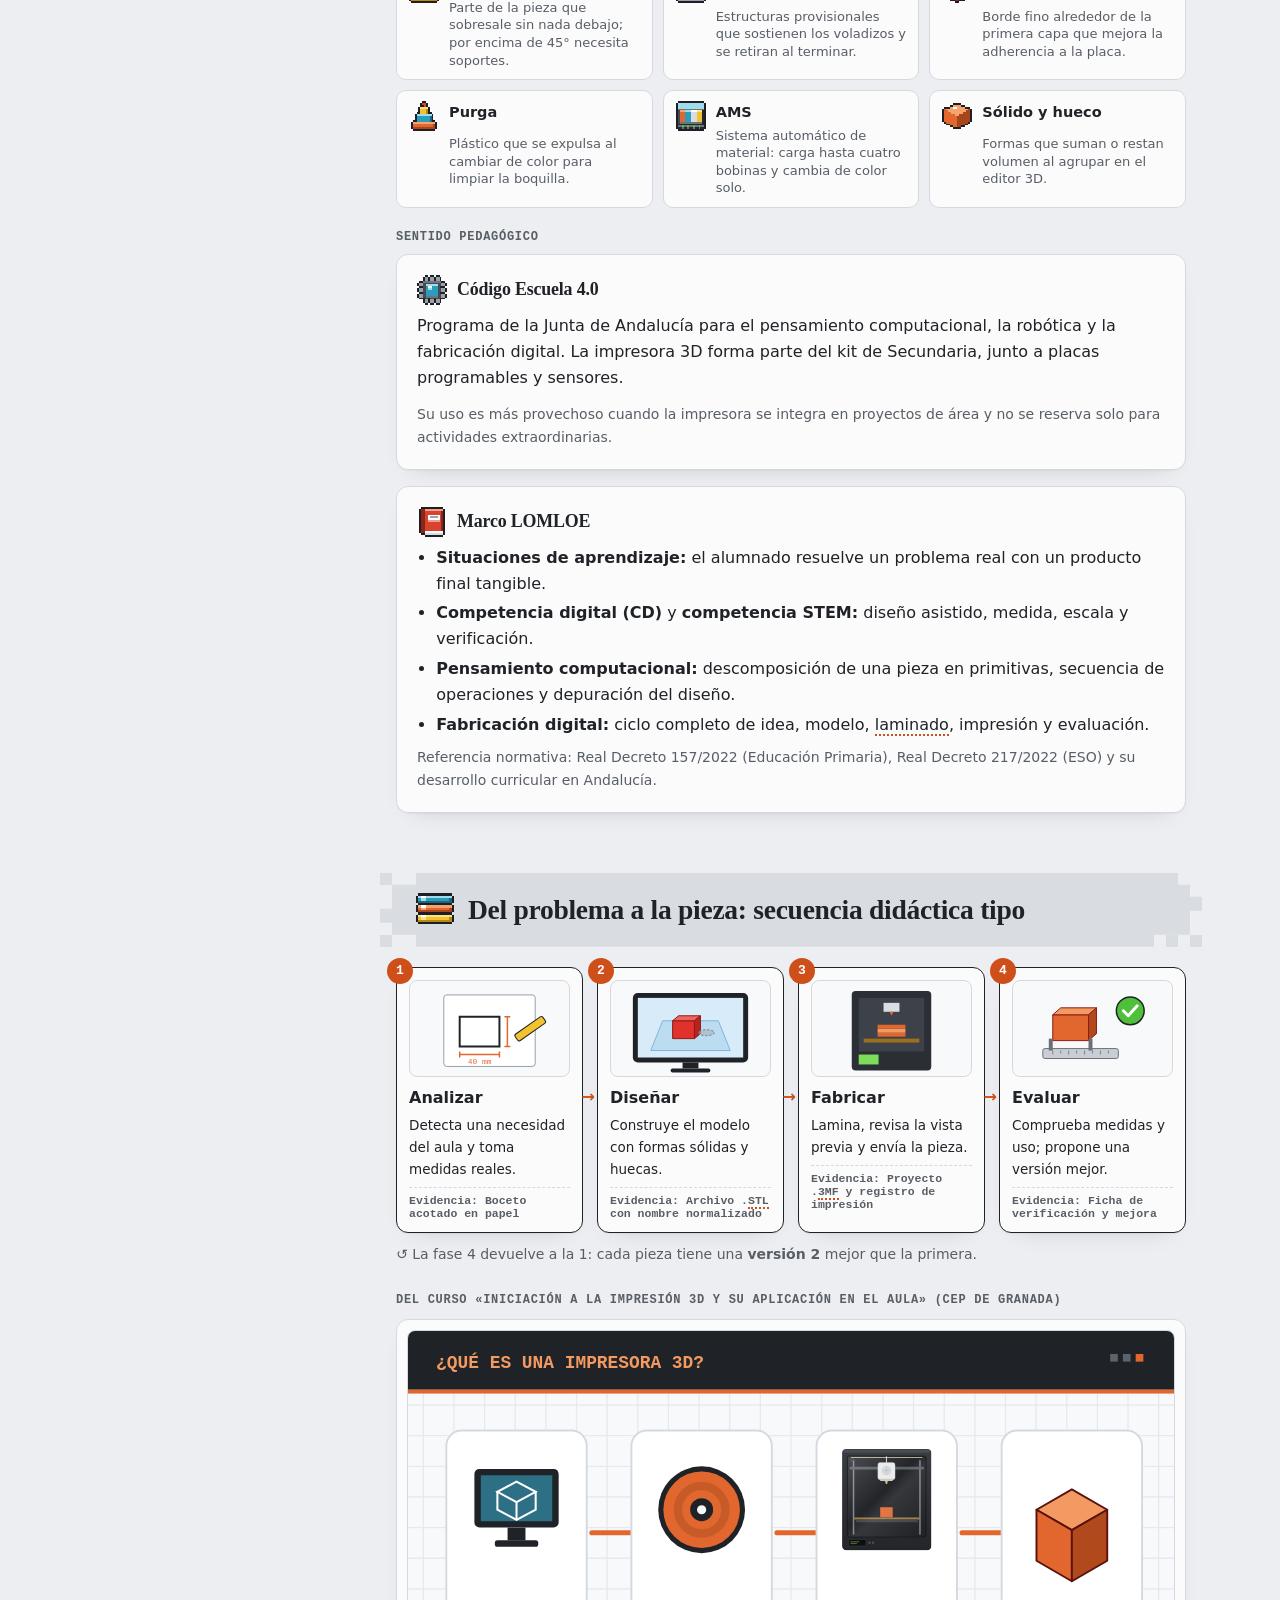
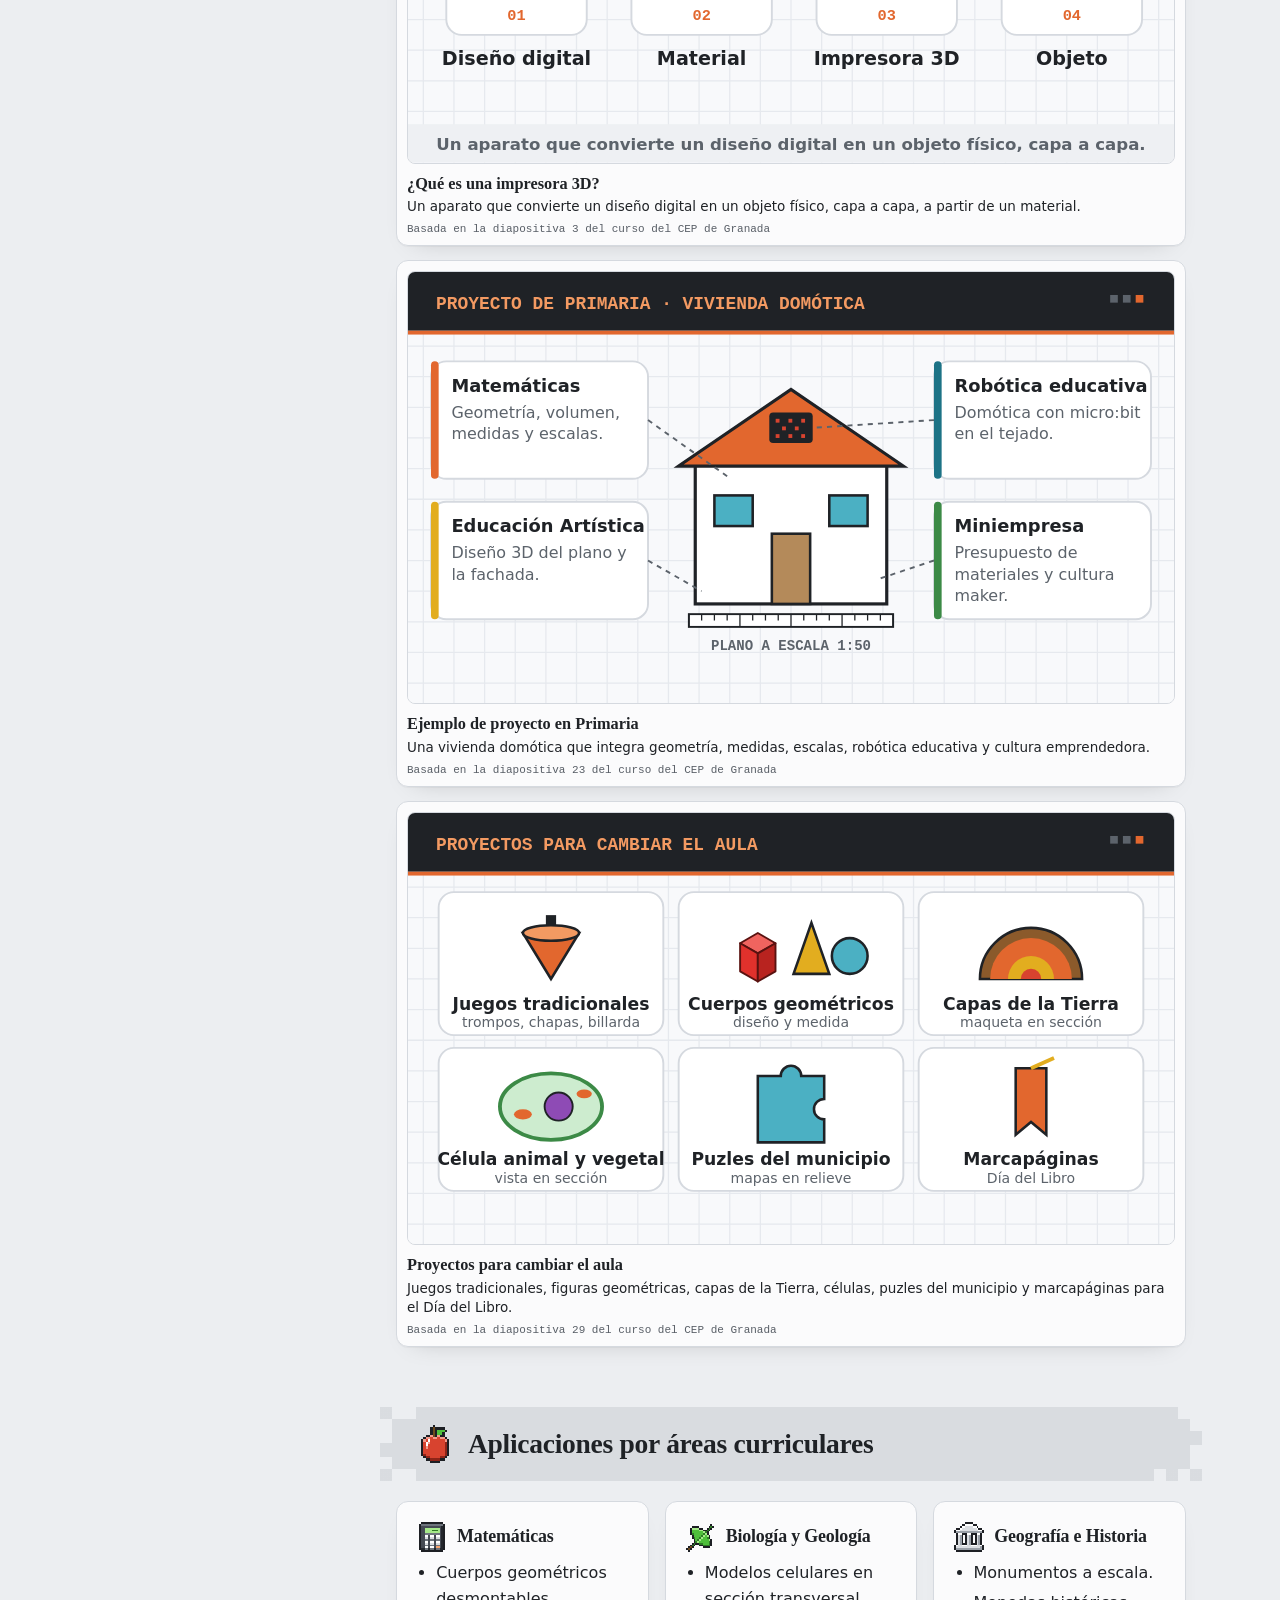
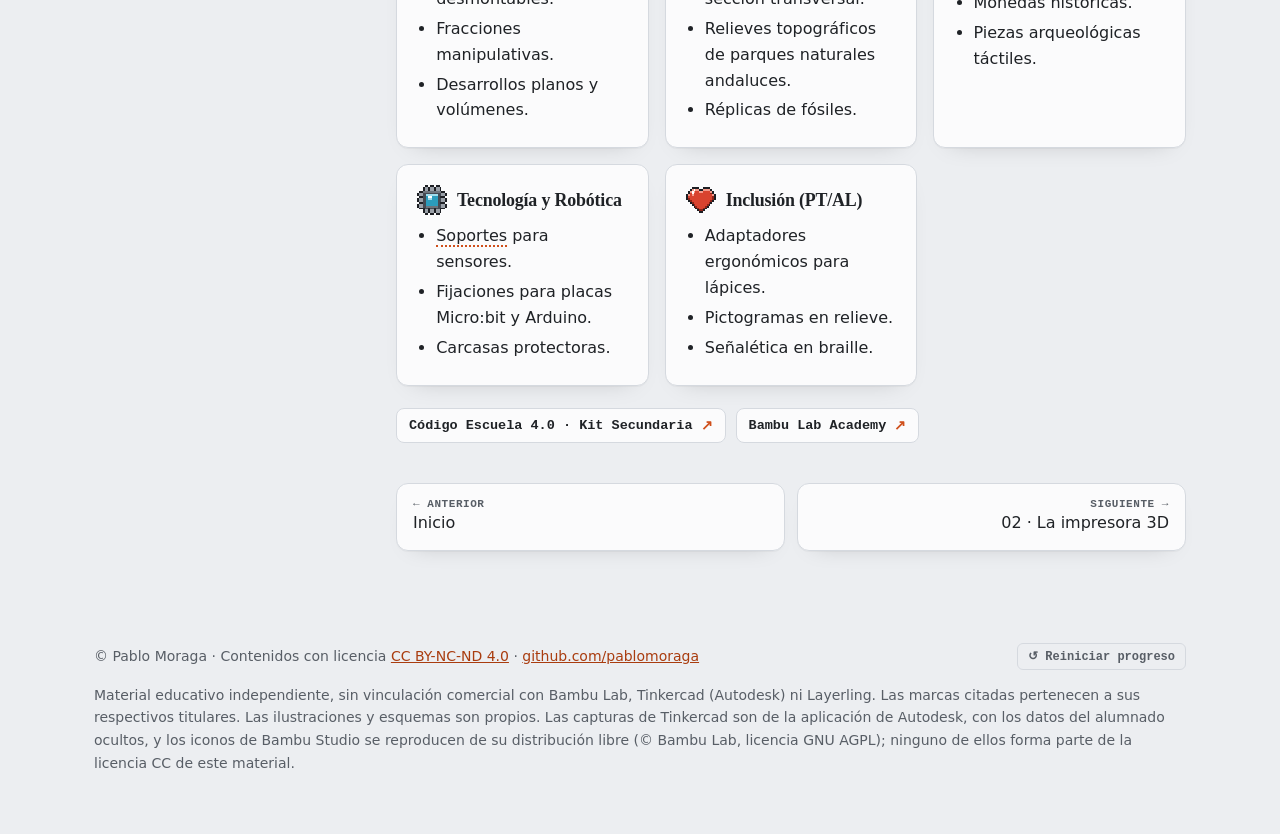
==== commit 16f1664b: "Contador global, botones de copiar, CanSat completo y favicon pixel art - Progreso global de 47 prác" ====
--- a/01-por-que.html
+++ b/01-por-que.html
@@ -6,8 +6,9 @@
 <title>01 · ¿Por qué 3D? · Diseño e Impresión 3D en el aula</title>
 <meta name="description" content="Manual práctico y secuencial para integrar el diseño y la impresión 3D en colegios e institutos de Andalucía (Código Escuela 4.0): Bambu Lab P1S, MakerWorld, Bambu Studio, Lychee Slicer, Tinkercad y Layerling.">
 <meta name="author" content="Pablo Moraga">
-<link rel="icon" href="data:image/svg+xml,%3Csvg xmlns='http://www.w3.org/2000/svg' viewBox='0 0 8 8' shape-rendering='crispEdges'%3E%3Crect x='1' y='0' width='6' height='8' fill='%231e1d1a'/%3E%3Crect x='0' y='1' width='8' height='6' fill='%231e1d1a'/%3E%3Crect x='1' y='1' width='6' height='6' fill='%23cf4f1b'/%3E%3Crect x='3' y='3' width='2' height='2' fill='%23ffffff'/%3E%3C/svg%3E">
-<link rel="stylesheet" href="css/estilo.css?v=d91ba56b">
+<link rel="icon" href="img/favicon.svg" type="image/svg+xml">
+<link rel="apple-touch-icon" href="img/favicon.svg">
+<link rel="stylesheet" href="css/estilo.css?v=3311f3e9">
 </head>
 <body data-page="01-por-que.html">
 <a class="skip" href="#contenido">Saltar al contenido</a>
@@ -103,7 +104,7 @@
     </nav>
     <div class="tools">
       <div class="prog" title="Prácticas y retos completados (guardado en este navegador)">
-        <span class="bar" aria-hidden="true"><i id="barFill"></i></span><span id="progText">0/0</span>
+        <span class="bar" aria-hidden="true"><i id="barFill"></i></span><span id="progText" title="Prácticas y retos completados en todo el manual">0/47</span>
       </div>
       <button class="ibtn" id="resetBtn" type="button" title="Reiniciar progreso" aria-label="Reiniciar progreso">↺</button>
       <button class="ibtn" id="themeBtn" type="button" title="Cambiar entre modo claro y oscuro" aria-label="Cambiar modo claro u oscuro">◐</button>
@@ -113,7 +114,7 @@
 
 <main id="contenido">
 <div class="wrap layout">
-<nav class="side" aria-label="Índice del manual"><details class="side-wrap" open><summary>Índice del manual</summary><a href="index.html" class="side-home">Inicio</a><ul class="side-tree"><li><details open><summary><span class="num">01</span>¿Por qué 3D?</summary><ul><li><a href="01-por-que.html" class="on" aria-current="page">Presentación</a></li><li><a href="#itinerario" data-sub="itinerario">Tu itinerario</a></li><li><a href="#glosario" data-sub="glosario">Antes de empezar: palabras clave</a></li><li><a href="#secuencia" data-sub="secuencia">Del problema a la pieza: secuencia didáctica tipo</a></li><li><a href="#aplicaciones-por-areas-curriculares" data-sub="aplicaciones-por-areas-curriculares">Aplicaciones por áreas curriculares</a></li></ul></details></li><li><details><summary><span class="num">02</span>La impresora 3D</summary><ul><li><a href="02-impresora.html">Presentación</a></li><li><a href="02-impresora.html#componentes-principales-de-la-p1s" data-sub="componentes-principales-de-la-p1s">Componentes principales de la P1S</a></li><li><a href="02-impresora.html#montaje-inicial-de-la-p1s" data-sub="montaje-inicial-de-la-p1s">Montaje inicial de la P1S</a></li><li><a href="02-impresora.html#el-ams-funcionamiento-y-montaje" data-sub="el-ams-funcionamiento-y-montaje">El AMS: funcionamiento y montaje</a></li><li><a href="02-impresora.html#materiales-y-seguridad-en-el-aula" data-sub="materiales-y-seguridad-en-el-aula">Materiales y seguridad en el aula</a></li><li><a href="02-impresora.html#conectividad-en-redes-educativas" data-sub="conectividad-en-redes-educativas">Conectividad en redes educativas</a></li><li><a href="02-impresora.html#iot" data-sub="iot">Alta en Andared_IoT por la dirección MAC (Séneca)</a></li><li><a href="02-impresora.html#ideas-clave-impresora" data-sub="ideas-clave-impresora">Ideas clave · La impresora</a></li></ul></details></li><li><details><summary><span class="num">03</span>Repositorios</summary><ul><li><a href="03-repositorios.html">Presentación</a></li><li><a href="03-repositorios.html#que-es-repositorio" data-sub="que-es-repositorio">¿Qué es un repositorio?</a></li><li><a href="03-repositorios.html#makerworld" data-sub="makerworld">MakerWorld</a></li><li><a href="03-repositorios.html#practica-en-makerworld" data-sub="practica-en-makerworld">Práctica en MakerWorld</a></li><li><a href="03-repositorios.html#makerlab" data-sub="makerlab">MakerLab: personalizar y modelar sin CAD</a></li><li><a href="03-repositorios.html#ideas-clave-repositorios" data-sub="ideas-clave-repositorios">Ideas clave · MakerWorld</a></li></ul></details></li><li><details><summary><span class="num">04</span>El laminador</summary><ul><li><a href="04-laminador.html">Presentación</a></li><li><a href="04-laminador.html#bambu-studio" data-sub="bambu-studio">Bambu Studio</a></li><li><a href="04-laminador.html#s-o-s-aula-incidencias-frecuentes" data-sub="s-o-s-aula-incidencias-frecuentes">S.O.S. Aula: incidencias frecuentes</a></li><li><a href="04-laminador.html#galeria-de-errores-de-impresion" data-sub="galeria-de-errores-de-impresion">Galería de errores de impresión</a></li><li><a href="04-laminador.html#diagnostico" data-sub="diagnostico">¿Qué le pasa a mi pieza?</a></li><li><a href="04-laminador.html#lychee-slicer" data-sub="lychee-slicer">Lychee Slicer</a></li><li><a href="04-laminador.html#handy" data-sub="handy">Control desde el móvil: Bambu Handy</a></li><li><a href="04-laminador.html#ideas-clave-laminador" data-sub="ideas-clave-laminador">Ideas clave · Bambu Studio</a></li></ul></details></li><li><details><summary><span class="num">05</span>Diseñar con Tinkercad</summary><ul><li><a href="05-tinkercad.html">Presentación</a></li><li><a href="05-tinkercad.html#tinkercad-en-doce-operaciones" data-sub="tinkercad-en-doce-operaciones">Tinkercad en doce operaciones</a></li><li><a href="05-tinkercad.html#tinkercad-real" data-sub="tinkercad-real">El editor real de Tinkercad</a></li><li><a href="05-tinkercad.html#clases" data-sub="clases">Clases en Tinkercad y Google Classroom</a></li><li><a href="05-tinkercad.html#atajos" data-sub="atajos">Atajos de teclado</a></li><li><a href="05-tinkercad.html#practicas-con-tinkercad" data-sub="practicas-con-tinkercad">Prácticas con Tinkercad</a></li><li><a href="05-tinkercad.html#cansat-tinkercad" data-sub="cansat-tinkercad">CanSat con Tinkercad En construcción</a></li><li><a href="05-tinkercad.html#ideas-clave-diseno" data-sub="ideas-clave-diseno">Ideas clave · Diseño 3D</a></li></ul></details></li><li><details><summary><span class="num">06</span>Diseñar con Layerling</summary><ul><li><a href="06-layerling.html">Presentación</a></li><li><a href="06-layerling.html#interfaz-layerling" data-sub="interfaz-layerling">La interfaz de Layerling</a></li><li><a href="06-layerling.html#layerling-paso-a-paso" data-sub="layerling-paso-a-paso">Layerling paso a paso</a></li><li><a href="06-layerling.html#atajos-ly" data-sub="atajos-ly">Atajos de teclado</a></li><li><a href="06-layerling.html#practicas-con-layerling" data-sub="practicas-con-layerling">Prácticas con Layerling</a></li><li><a href="06-layerling.html#cansat-layerling" data-sub="cansat-layerling">CanSat con Layerling En construcción</a></li><li><a href="06-layerling.html#ahora-con-asistente-del-prompt-al-stl" data-sub="ahora-con-asistente-del-prompt-al-stl">Ahora con Asistente: del prompt al STL</a></li><li><a href="06-layerling.html#otras-herramientas" data-sub="otras-herramientas">Otras herramientas gratuitas de modelado</a></li></ul></details></li><li><details><summary><span class="num">07</span>Retos de diseño</summary><ul><li><a href="07-retos.html">Presentación</a></li><li><a href="07-retos.html#ideas-para-seguir-proyectos-del-curso" data-sub="ideas-para-seguir-proyectos-del-curso">Ideas para seguir: proyectos del curso</a></li></ul></details></li><li><details><summary><span class="num">08</span>Para saber más</summary><ul><li><a href="08-saber-mas.html">Presentación</a></li><li><a href="08-saber-mas.html#tab-prof" data-sub="tab-prof">Para el profesorado</a></li><li><a href="08-saber-mas.html#tab-lam" data-sub="tab-lam">Otros laminadores</a></li><li><a href="08-saber-mas.html#tab-rec" data-sub="tab-rec">Recursos</a></li><li><a href="08-saber-mas.html#tab-cred" data-sub="tab-cred">Créditos y licencias</a></li></ul></details></li></ul></details></nav>
+<nav class="side" aria-label="Índice del manual"><details class="side-wrap" open><summary>Índice del manual</summary><a href="index.html" class="side-home">Inicio</a><ul class="side-tree"><li><details open><summary><span class="num">01</span>¿Por qué 3D?</summary><ul><li><a href="01-por-que.html" class="on" aria-current="page">Presentación</a></li><li><a href="#itinerario" data-sub="itinerario">Tu itinerario</a></li><li><a href="#glosario" data-sub="glosario">Antes de empezar: palabras clave</a></li><li><a href="#secuencia" data-sub="secuencia">Del problema a la pieza: secuencia didáctica tipo</a></li><li><a href="#aplicaciones-por-areas-curriculares" data-sub="aplicaciones-por-areas-curriculares">Aplicaciones por áreas curriculares</a></li></ul></details></li><li><details><summary><span class="num">02</span>La impresora 3D</summary><ul><li><a href="02-impresora.html">Presentación</a></li><li><a href="02-impresora.html#componentes-principales-de-la-p1s" data-sub="componentes-principales-de-la-p1s">Componentes principales de la P1S</a></li><li><a href="02-impresora.html#montaje-inicial-de-la-p1s" data-sub="montaje-inicial-de-la-p1s">Montaje inicial de la P1S</a></li><li><a href="02-impresora.html#el-ams-funcionamiento-y-montaje" data-sub="el-ams-funcionamiento-y-montaje">El AMS: funcionamiento y montaje</a></li><li><a href="02-impresora.html#materiales-y-seguridad-en-el-aula" data-sub="materiales-y-seguridad-en-el-aula">Materiales y seguridad en el aula</a></li><li><a href="02-impresora.html#conectividad-en-redes-educativas" data-sub="conectividad-en-redes-educativas">Conectividad en redes educativas</a></li><li><a href="02-impresora.html#iot" data-sub="iot">Alta en Andared_IoT por la dirección MAC (Séneca)</a></li><li><a href="02-impresora.html#ideas-clave-impresora" data-sub="ideas-clave-impresora">Ideas clave · La impresora</a></li></ul></details></li><li><details><summary><span class="num">03</span>Repositorios</summary><ul><li><a href="03-repositorios.html">Presentación</a></li><li><a href="03-repositorios.html#que-es-repositorio" data-sub="que-es-repositorio">¿Qué es un repositorio?</a></li><li><a href="03-repositorios.html#makerworld" data-sub="makerworld">MakerWorld</a></li><li><a href="03-repositorios.html#practica-en-makerworld" data-sub="practica-en-makerworld">Práctica en MakerWorld</a></li><li><a href="03-repositorios.html#makerlab" data-sub="makerlab">MakerLab: personalizar y modelar sin CAD</a></li><li><a href="03-repositorios.html#ideas-clave-repositorios" data-sub="ideas-clave-repositorios">Ideas clave · MakerWorld</a></li></ul></details></li><li><details><summary><span class="num">04</span>El laminador</summary><ul><li><a href="04-laminador.html">Presentación</a></li><li><a href="04-laminador.html#bambu-studio" data-sub="bambu-studio">Bambu Studio</a></li><li><a href="04-laminador.html#s-o-s-aula-incidencias-frecuentes" data-sub="s-o-s-aula-incidencias-frecuentes">S.O.S. Aula: incidencias frecuentes</a></li><li><a href="04-laminador.html#galeria-de-errores-de-impresion" data-sub="galeria-de-errores-de-impresion">Galería de errores de impresión</a></li><li><a href="04-laminador.html#diagnostico" data-sub="diagnostico">¿Qué le pasa a mi pieza?</a></li><li><a href="04-laminador.html#lychee-slicer" data-sub="lychee-slicer">Lychee Slicer</a></li><li><a href="04-laminador.html#handy" data-sub="handy">Control desde el móvil: Bambu Handy</a></li><li><a href="04-laminador.html#ideas-clave-laminador" data-sub="ideas-clave-laminador">Ideas clave · Bambu Studio</a></li></ul></details></li><li><details><summary><span class="num">05</span>Diseñar con Tinkercad</summary><ul><li><a href="05-tinkercad.html">Presentación</a></li><li><a href="05-tinkercad.html#tinkercad-en-doce-operaciones" data-sub="tinkercad-en-doce-operaciones">Tinkercad en doce operaciones</a></li><li><a href="05-tinkercad.html#tinkercad-real" data-sub="tinkercad-real">El editor real de Tinkercad</a></li><li><a href="05-tinkercad.html#clases" data-sub="clases">Clases en Tinkercad y Google Classroom</a></li><li><a href="05-tinkercad.html#atajos" data-sub="atajos">Atajos de teclado</a></li><li><a href="05-tinkercad.html#practicas-con-tinkercad" data-sub="practicas-con-tinkercad">Prácticas con Tinkercad</a></li><li><a href="05-tinkercad.html#cansat-tinkercad" data-sub="cansat-tinkercad">CanSat con Tinkercad</a></li><li><a href="05-tinkercad.html#ideas-clave-diseno" data-sub="ideas-clave-diseno">Ideas clave · Diseño 3D</a></li></ul></details></li><li><details><summary><span class="num">06</span>Diseñar con Layerling</summary><ul><li><a href="06-layerling.html">Presentación</a></li><li><a href="06-layerling.html#interfaz-layerling" data-sub="interfaz-layerling">La interfaz de Layerling</a></li><li><a href="06-layerling.html#layerling-paso-a-paso" data-sub="layerling-paso-a-paso">Layerling paso a paso</a></li><li><a href="06-layerling.html#atajos-ly" data-sub="atajos-ly">Atajos de teclado</a></li><li><a href="06-layerling.html#practicas-con-layerling" data-sub="practicas-con-layerling">Prácticas con Layerling</a></li><li><a href="06-layerling.html#cansat-layerling" data-sub="cansat-layerling">CanSat con Layerling</a></li><li><a href="06-layerling.html#ahora-con-asistente-del-prompt-al-stl" data-sub="ahora-con-asistente-del-prompt-al-stl">Ahora con Asistente: del prompt al STL</a></li><li><a href="06-layerling.html#otras-herramientas" data-sub="otras-herramientas">Otras herramientas gratuitas de modelado</a></li></ul></details></li><li><details><summary><span class="num">07</span>Retos de diseño</summary><ul><li><a href="07-retos.html">Presentación</a></li><li><a href="07-retos.html#ideas-para-seguir-proyectos-del-curso" data-sub="ideas-para-seguir-proyectos-del-curso">Ideas para seguir: proyectos del curso</a></li></ul></details></li><li><details><summary><span class="num">08</span>Para saber más</summary><ul><li><a href="08-saber-mas.html">Presentación</a></li><li><a href="08-saber-mas.html#tab-prof" data-sub="tab-prof">Para el profesorado</a></li><li><a href="08-saber-mas.html#tab-lam" data-sub="tab-lam">Otros laminadores</a></li><li><a href="08-saber-mas.html#tab-rec" data-sub="tab-rec">Recursos</a></li><li><a href="08-saber-mas.html#tab-cred" data-sub="tab-cred">Créditos y licencias</a></li></ul></details></li></ul></details></nav>
 <div class="page-main">
 <p class="crumbs"><a href="index.html">Inicio</a> › 01 · ¿Por qué 3D?</p>
 <!-- 01 POR QUÉ 3D -->
@@ -191,6 +192,6 @@
   </div>
 </footer>
 
-<script src="js/app.js?v=d91ba56b"></script>
+<script src="js/app.js?v=3311f3e9"></script>
 </body>
 </html>
--- a/css/estilo.css
+++ b/css/estilo.css
@@ -597,6 +597,13 @@
 
 .task-h .task-ic{width:30px;height:30px;flex:0 0 30px}
 
+/* Copiar al portapapeles */
+.copywrap{display:inline-flex;flex-wrap:wrap;align-items:center;gap:6px;max-width:100%}
+.copybtn{font:700 11.5px var(--mono);padding:3px 10px;border-radius:999px;border:1px solid var(--line);background:var(--card);color:var(--ink);cursor:pointer;white-space:nowrap}
+.copybtn:hover,.copybtn:focus-visible{border-color:var(--accent);color:var(--accent)}
+.copybtn.ok{background:#4fbf3c;border-color:#2e7d25;color:#fff}
+.copyrow{margin:0 14px 12px;text-align:right}
+
 /* ---- Páginas con menú lateral ---- */
 .layout{display:grid;grid-template-columns:270px minmax(0,1fr);gap:32px;align-items:start;padding-top:calc(var(--offset) + 18px)}
 .layout.home{padding-top:28px}
